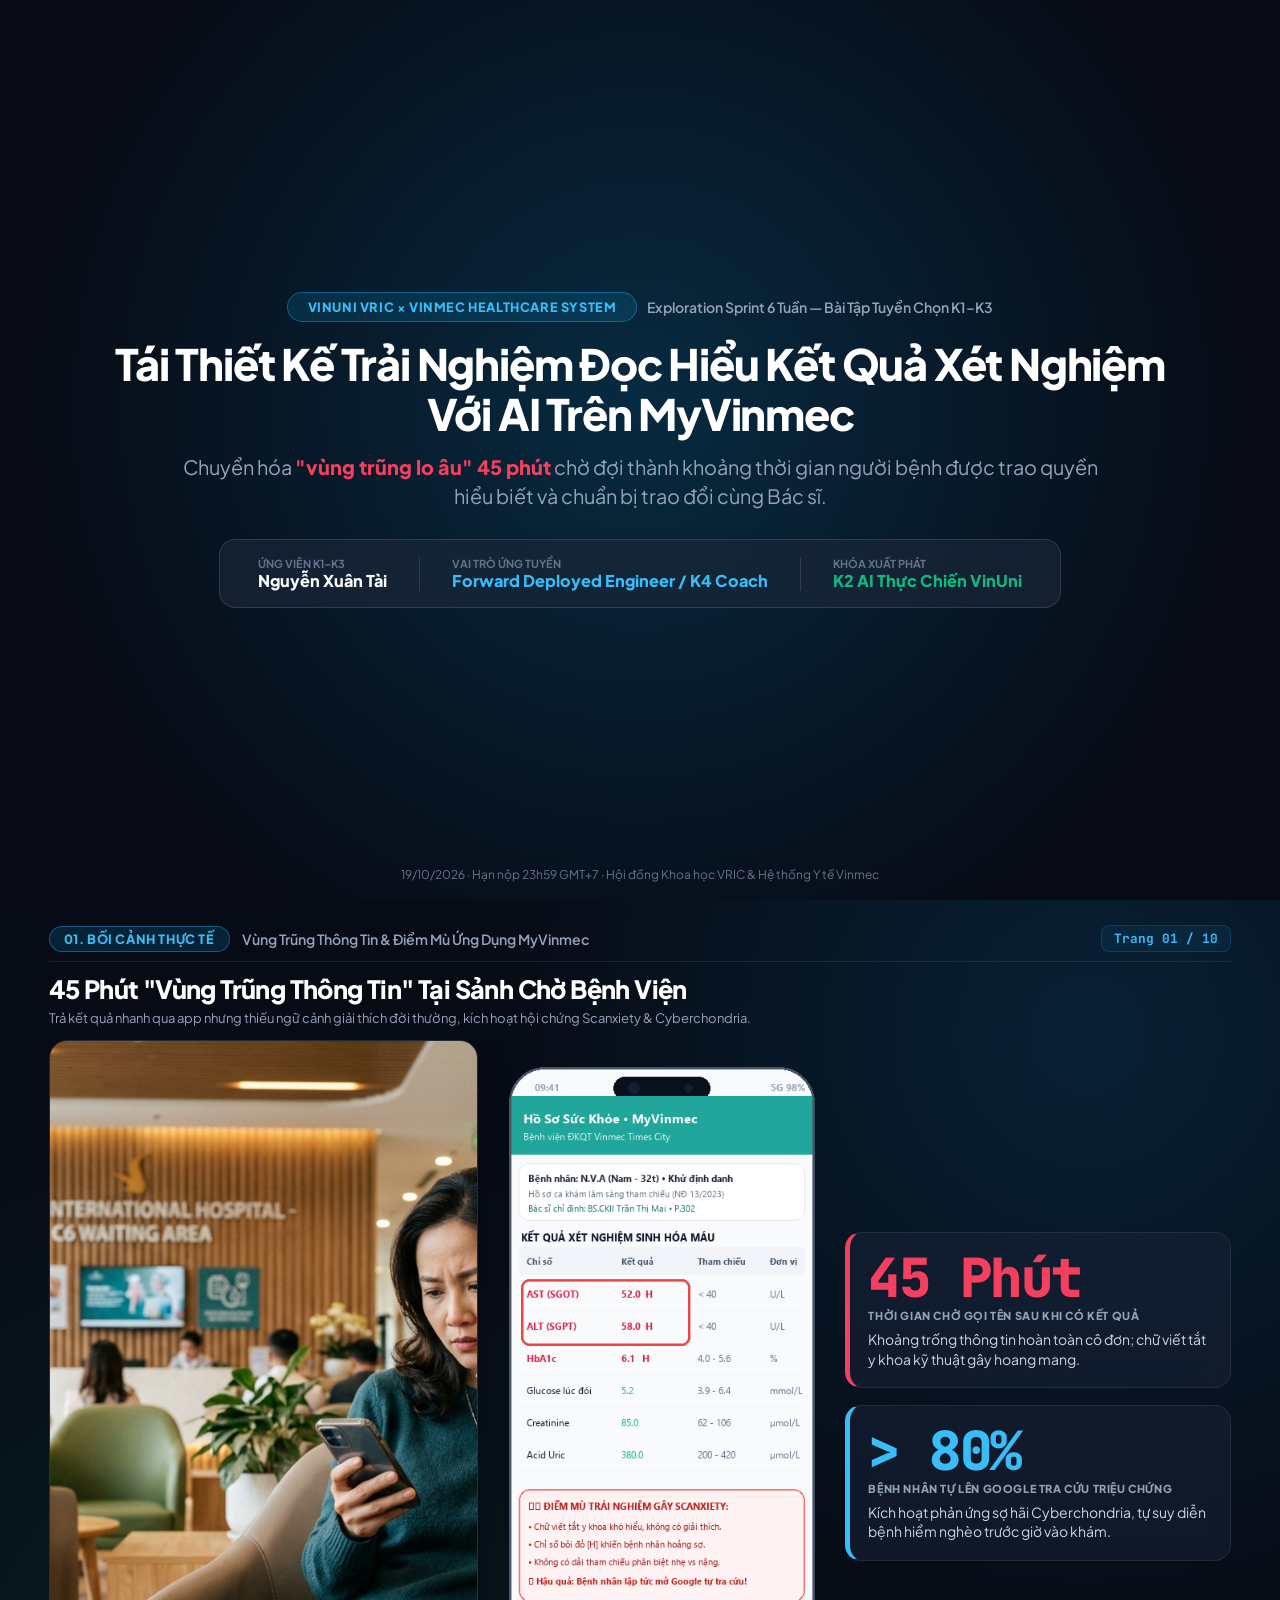
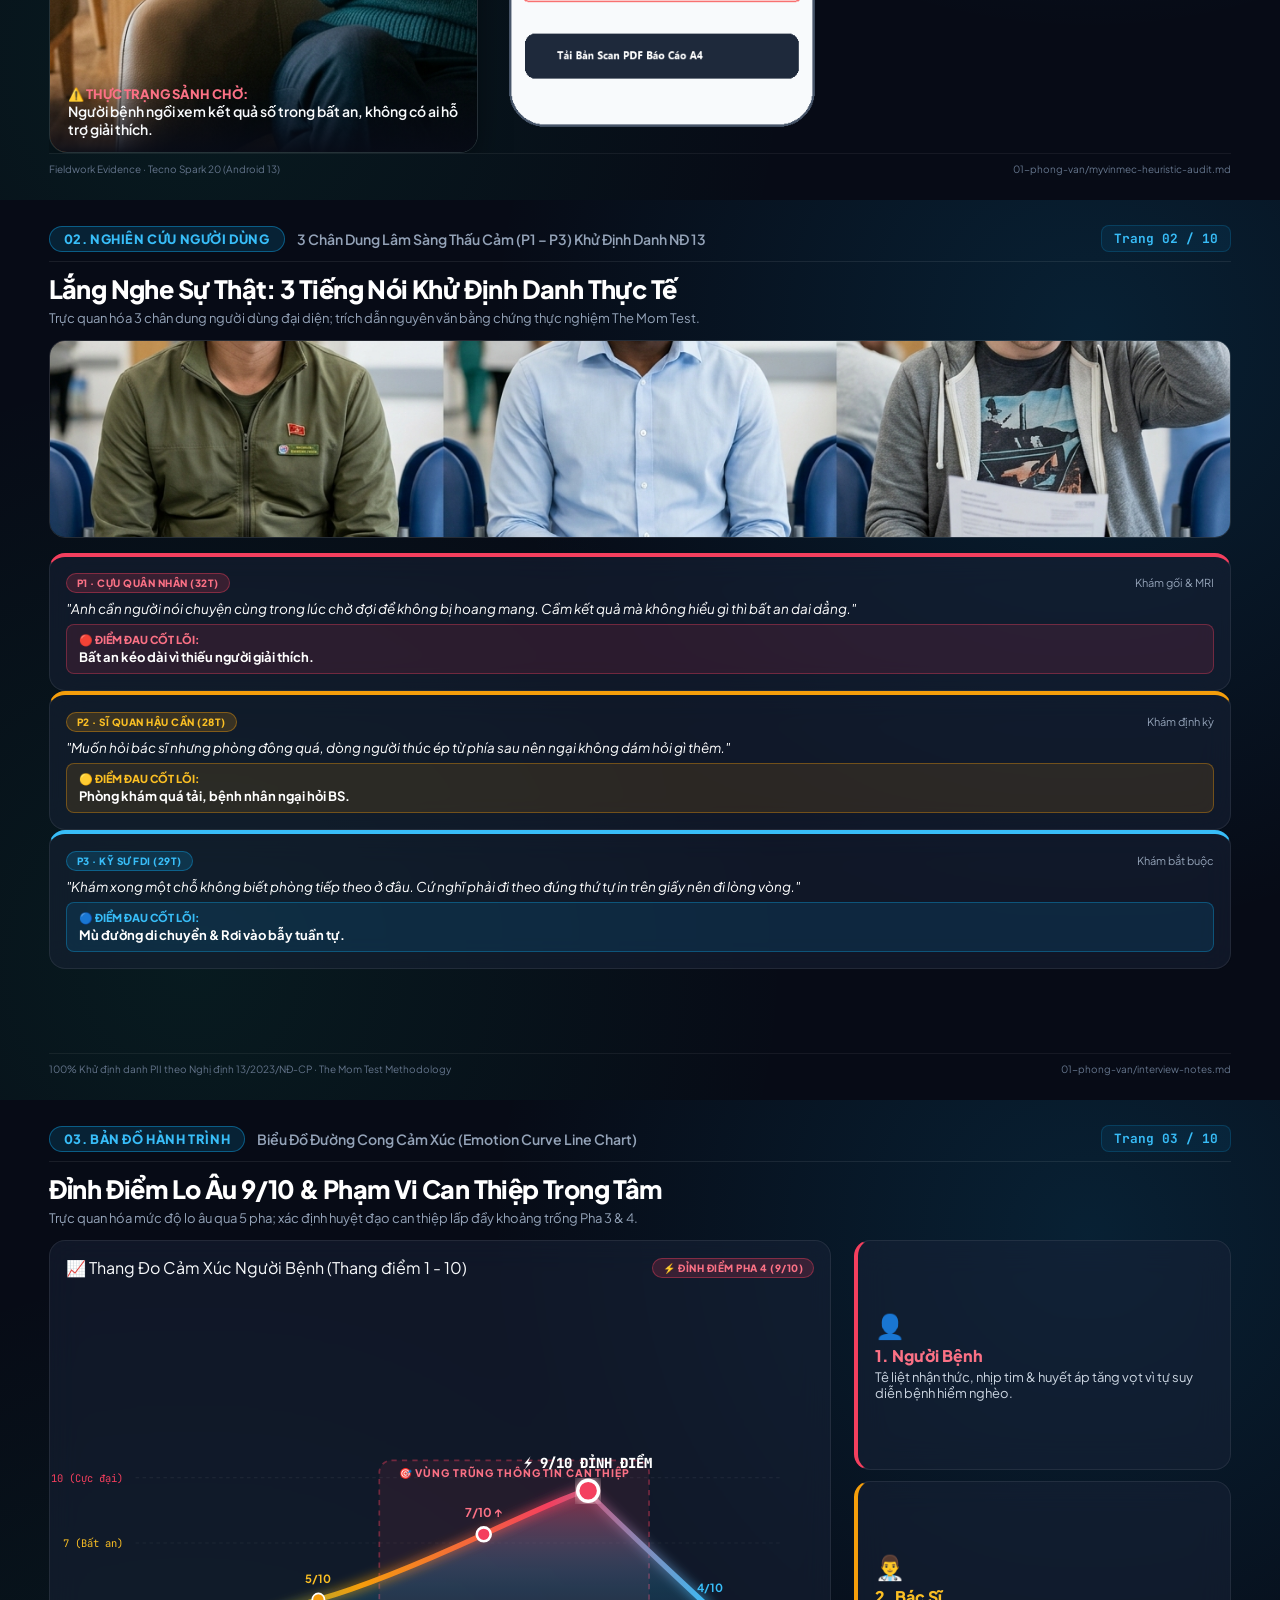
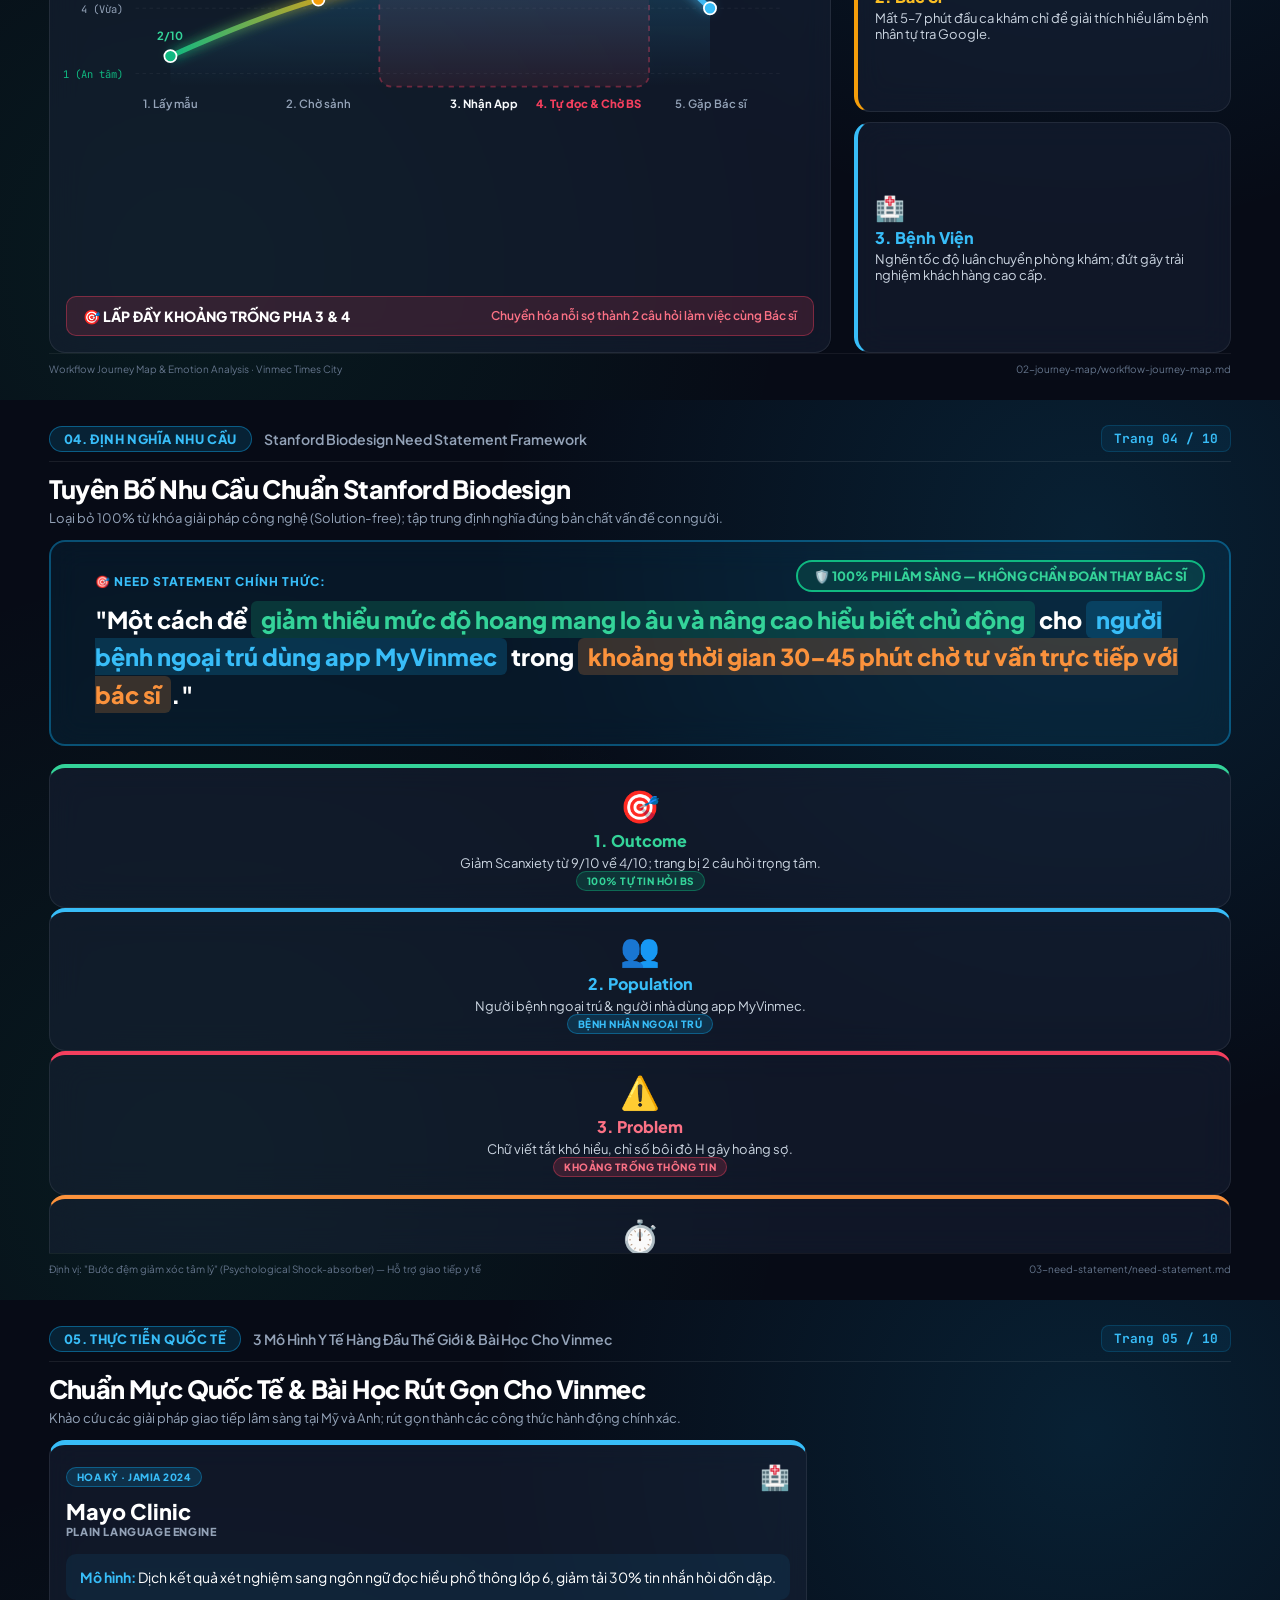
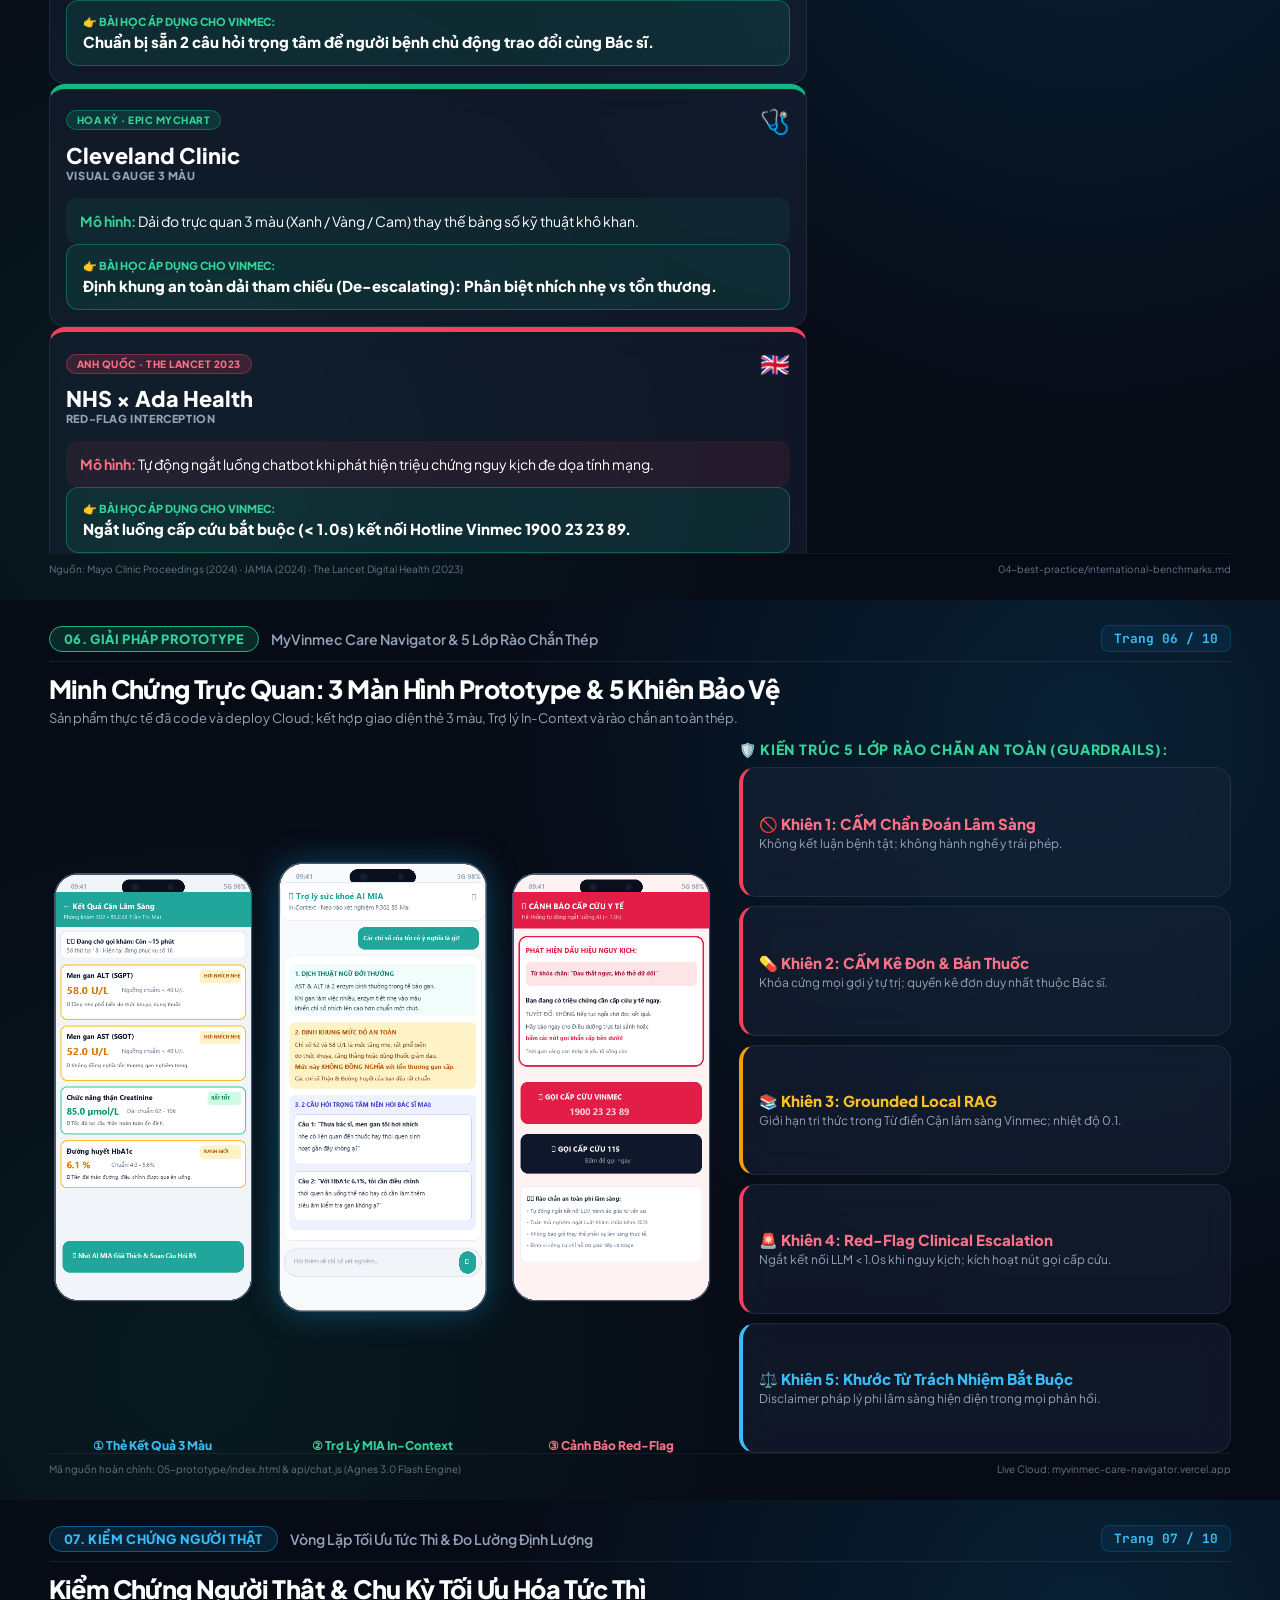
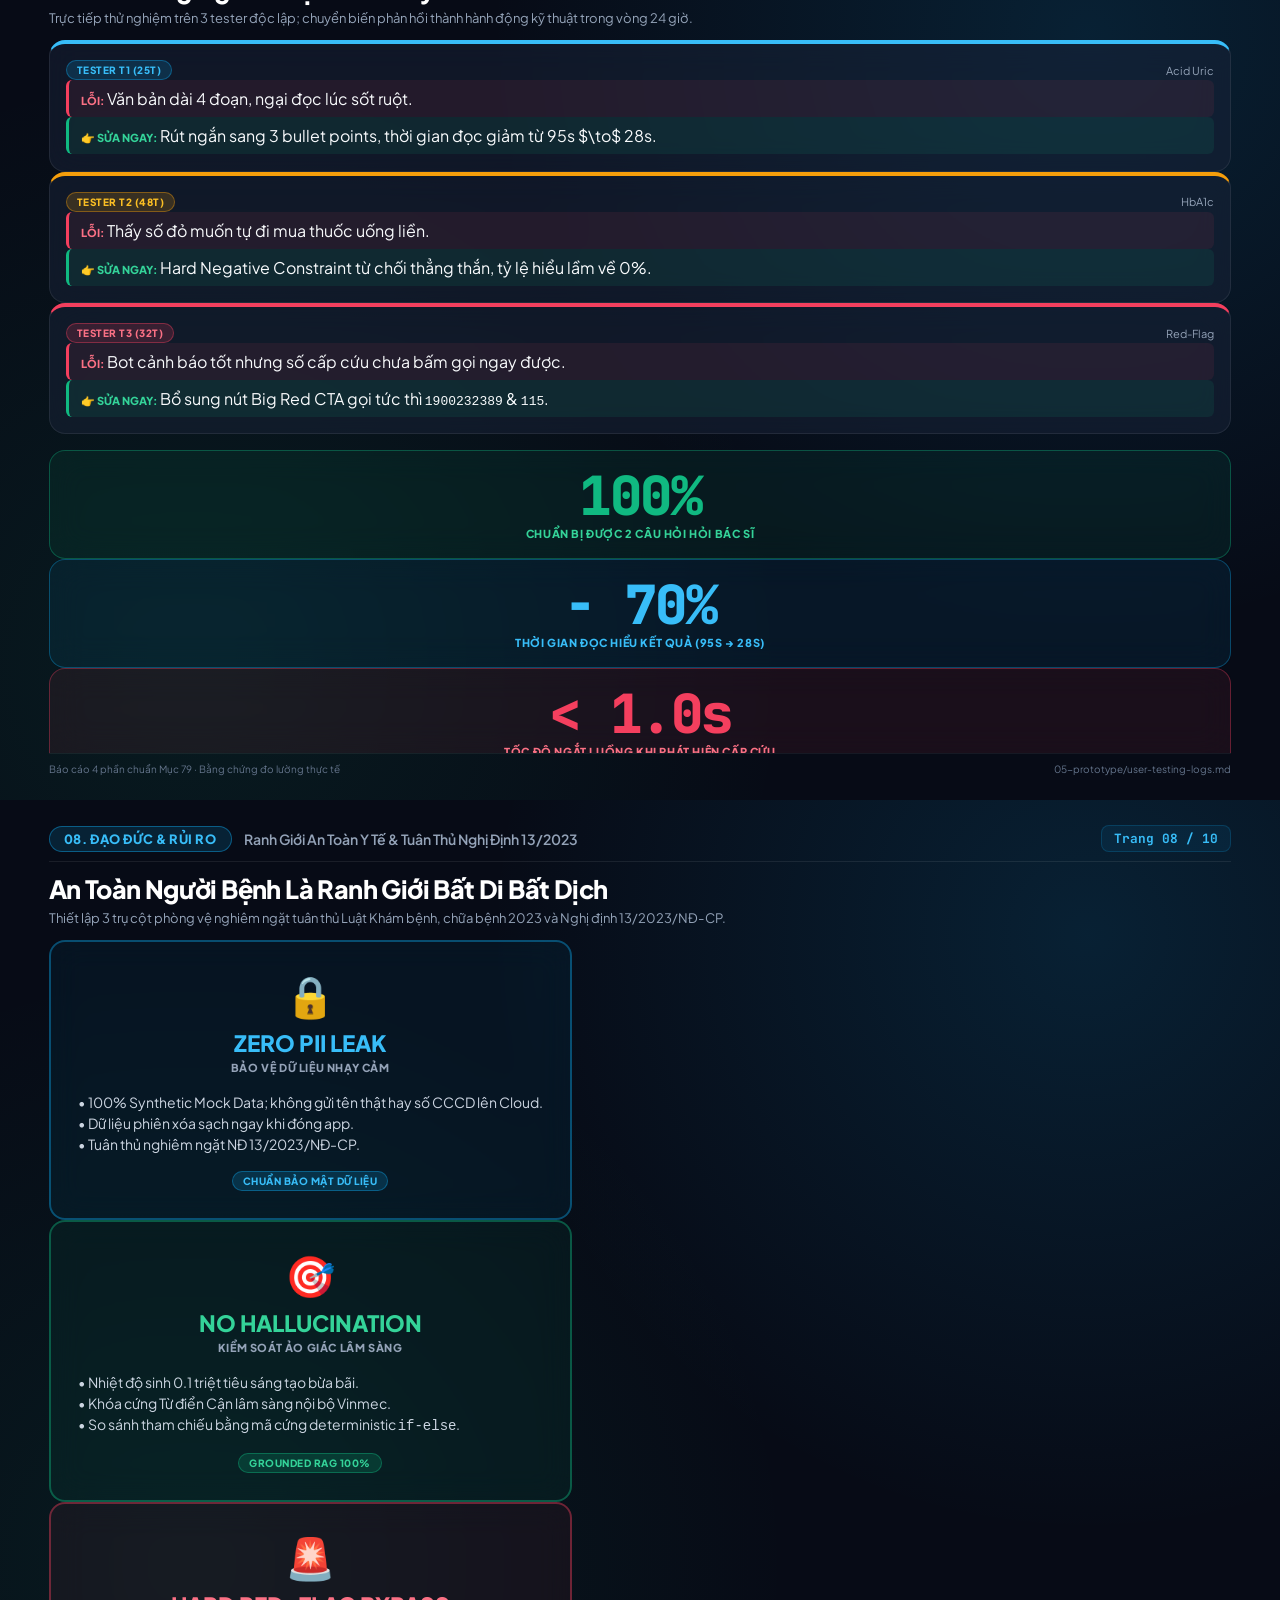
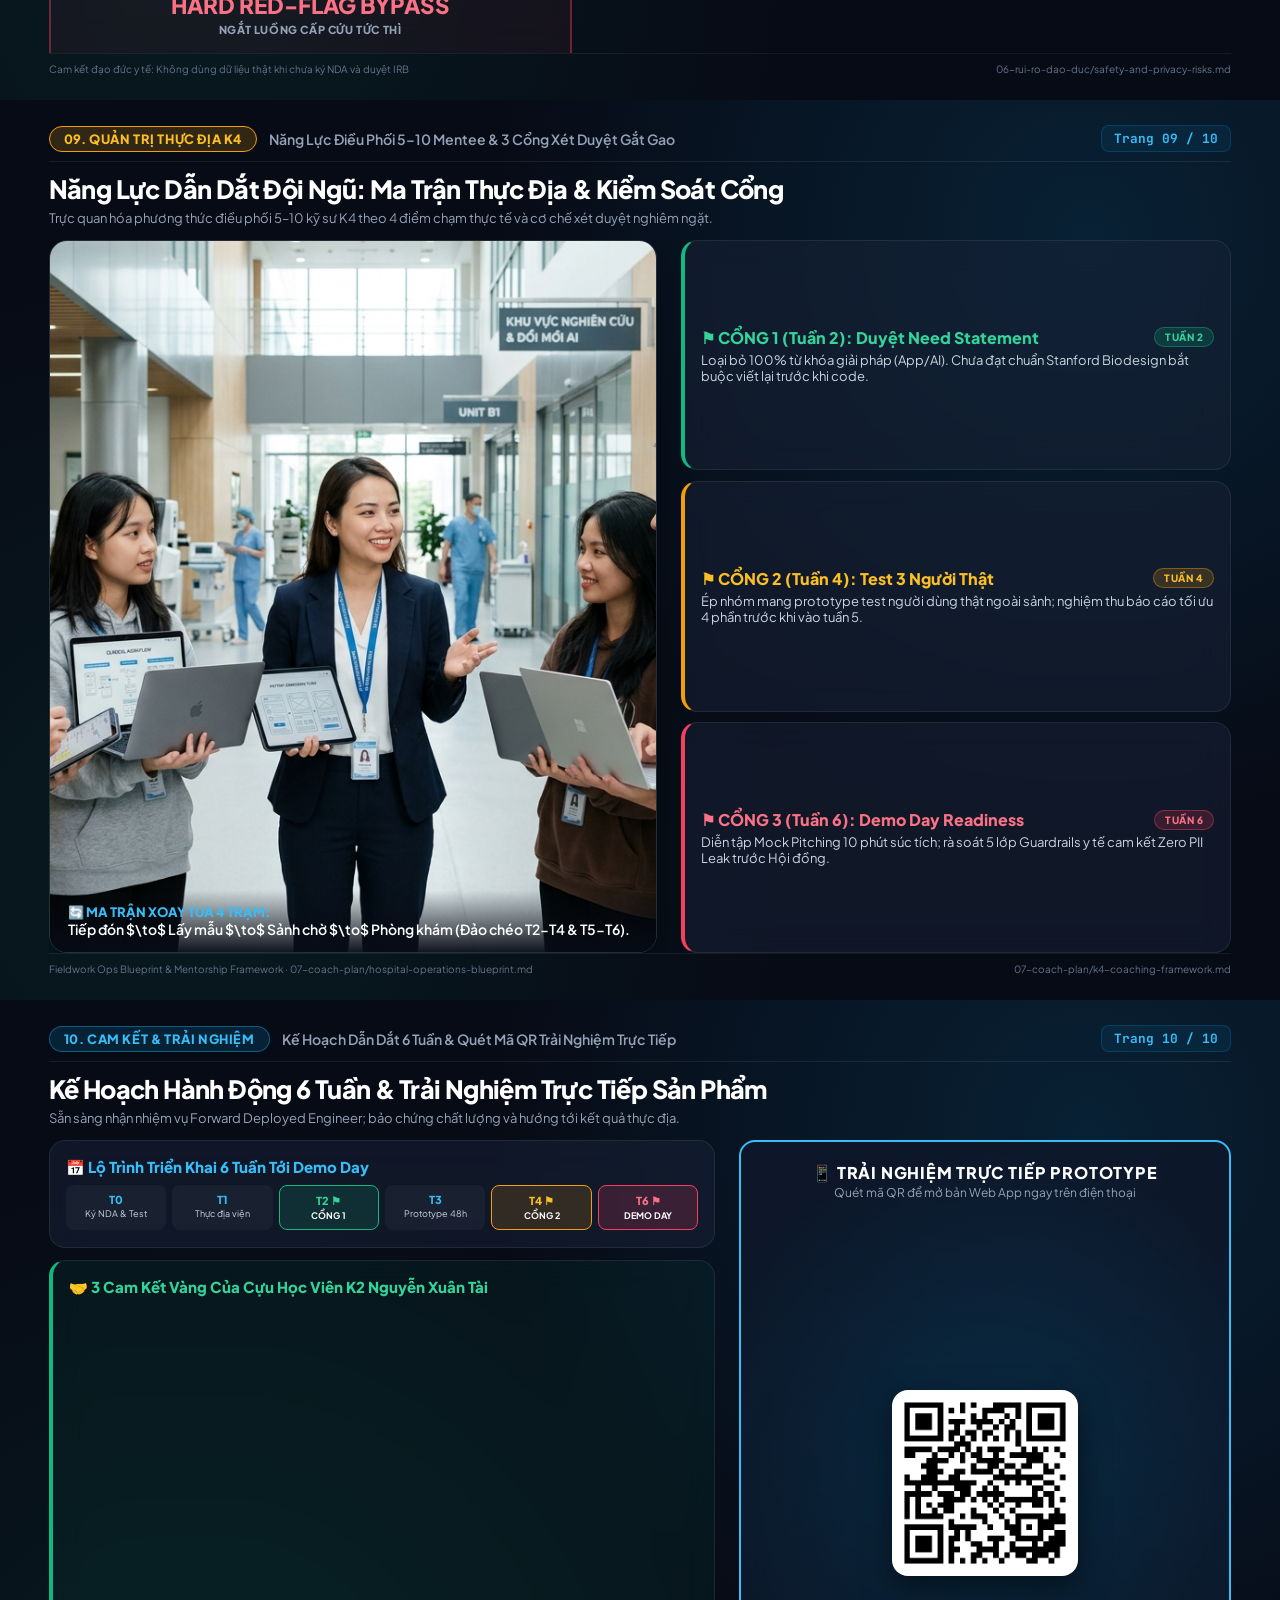
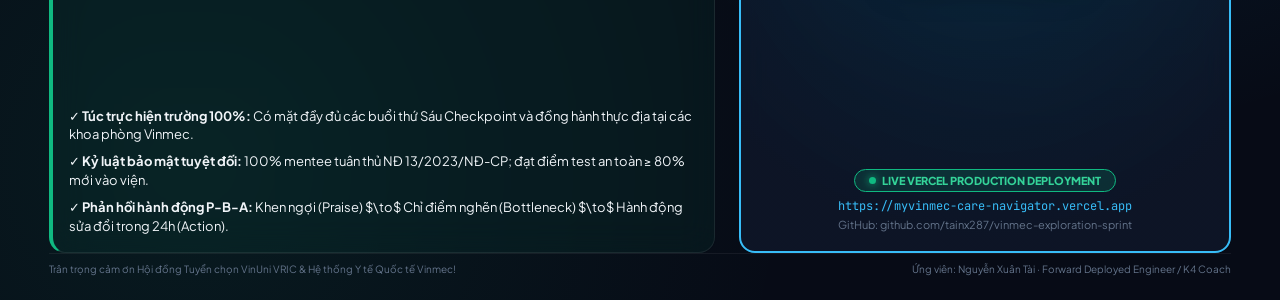
==== slides/presentation-visual.html @ 7b415892 "feat(slides): add visual-first minimalist presentation-visual.html with rich imagery" ====
<!DOCTYPE html>
<html lang="vi">
<head>
  <meta charset="UTF-8">
  <meta name="viewport" content="width=device-width, initial-scale=1.0">
  <title>Vinmec x VRIC — Executive Visual Presentation (Bản Trực Quan Tinh Gọn)</title>
  <link rel="preconnect" href="https://fonts.googleapis.com">
  <link rel="preconnect" href="https://fonts.gstatic.com" crossorigin>
  <link href="https://fonts.googleapis.com/css2?family=Plus+Jakarta+Sans:wght@400;500;600;700;800;900&family=JetBrains+Mono:wght@400;600;700;800;900&display=swap" rel="stylesheet">
  <style>
    *, *::before, *::after {
      box-sizing: border-box;
      margin: 0;
      padding: 0;
    }
    html, body {
      width: 100%;
      min-height: 100%;
      background: #050811;
      color: #f8fafc;
      font-family: 'Plus Jakarta Sans', -apple-system, BlinkMacSystemFont, sans-serif;
      -webkit-font-smoothing: antialiased;
      overflow-x: hidden;
      scroll-snap-type: y mandatory;
    }

    /* Screen display: Viewport Adaptive (100vw, 100vh) */
    .slide {
      width: 100vw;
      height: 100vh;
      min-height: 100vh;
      max-height: 100vh;
      box-sizing: border-box;
      overflow: hidden;
      position: relative;
      display: flex;
      flex-direction: column;
      padding: clamp(16px, 2.8vh, 36px) clamp(24px, 3.8vw, 60px);
      background: radial-gradient(circle at 85% 15%, rgba(14, 165, 233, 0.14) 0%, transparent 45%),
                  radial-gradient(circle at 15% 85%, rgba(16, 185, 129, 0.09) 0%, transparent 45%),
                  #070b16;
      scroll-snap-align: start;
      page-break-after: always;
      break-after: page;
    }

    @media print {
      @page {
        size: 1920px 1080px;
        margin: 0;
      }
      html, body {
        width: 1920px;
        height: auto;
        overflow: visible;
        scroll-snap-type: none;
      }
      .slide {
        width: 1920px !important;
        height: 1080px !important;
        min-height: 1080px !important;
        max-height: 1080px !important;
        padding: 40px 64px !important;
        page-break-after: always !important;
        break-after: page !important;
      }
    }

    /* Header HUD */
    .slide-header {
      display: flex;
      justify-content: space-between;
      align-items: center;
      margin-bottom: clamp(8px, 1.4vh, 14px);
      border-bottom: 1px solid rgba(255, 255, 255, 0.08);
      padding-bottom: clamp(6px, 1vh, 12px);
      flex-shrink: 0;
    }
    .badge-wrap {
      display: flex;
      align-items: center;
      gap: 12px;
    }
    .brand-badge {
      background: rgba(14, 165, 233, 0.15);
      border: 1px solid rgba(14, 165, 233, 0.45);
      color: #38bdf8;
      padding: 4px 14px;
      border-radius: 999px;
      font-size: clamp(11px, 1vw, 13px);
      font-weight: 800;
      letter-spacing: 0.6px;
      text-transform: uppercase;
    }
    .slide-category {
      color: #94a3b8;
      font-size: clamp(12px, 1.1vw, 15px);
      font-weight: 600;
    }
    .slide-num {
      font-family: 'JetBrains Mono', monospace;
      font-size: clamp(12px, 1vw, 14px);
      font-weight: 700;
      color: #38bdf8;
      background: rgba(14, 165, 233, 0.08);
      padding: 4px 12px;
      border-radius: 8px;
      border: 1px solid rgba(14, 165, 233, 0.2);
    }
    .slide-title {
      font-size: clamp(24px, 2.8vh, 38px);
      font-weight: 900;
      line-height: 1.18;
      color: #ffffff;
      margin-bottom: clamp(3px, 0.5vh, 6px);
      letter-spacing: -0.6px;
      flex-shrink: 0;
    }
    .slide-subtitle {
      font-size: clamp(13px, 1.45vh, 17px);
      color: #94a3b8;
      line-height: 1.35;
      margin-bottom: clamp(10px, 1.5vh, 18px);
      flex-shrink: 0;
    }
    .slide-body {
      flex: 1;
      display: flex;
      gap: clamp(16px, 1.8vw, 28px);
      min-height: 0;
      overflow: hidden;
    }

    /* Cards & Glassmorphism */
    .card {
      background: rgba(26, 36, 56, 0.52);
      backdrop-filter: blur(16px);
      border: 1px solid rgba(255, 255, 255, 0.08);
      border-radius: 16px;
      padding: clamp(14px, 1.8vh, 22px);
      display: flex;
      flex-direction: column;
      position: relative;
    }

    /* Giant Numbers & Stats */
    .giant-stat {
      font-size: clamp(48px, 6vh, 72px);
      font-weight: 900;
      font-family: 'JetBrains Mono', monospace;
      line-height: 1;
      letter-spacing: -1.5px;
      margin-bottom: 4px;
      flex-shrink: 0;
    }
    .stat-label {
      font-size: clamp(11px, 1.1vh, 13px);
      color: #94a3b8;
      font-weight: 800;
      text-transform: uppercase;
      letter-spacing: 0.6px;
      flex-shrink: 0;
    }

    /* Pills & Badges */
    .pill {
      display: inline-flex;
      align-items: center;
      gap: 6px;
      padding: 3px 10px;
      border-radius: 999px;
      font-size: clamp(10px, 1vh, 12px);
      font-weight: 800;
      letter-spacing: 0.5px;
      text-transform: uppercase;
      flex-shrink: 0;
    }
    .pill-red { background: rgba(244, 63, 94, 0.18); color: #fb7185; border: 1px solid rgba(244, 63, 94, 0.4); }
    .pill-green { background: rgba(16, 185, 129, 0.18); color: #34d399; border: 1px solid rgba(16, 185, 129, 0.4); }
    .pill-blue { background: rgba(14, 165, 233, 0.18); color: #38bdf8; border: 1px solid rgba(14, 165, 233, 0.4); }
    .pill-amber { background: rgba(245, 158, 11, 0.18); color: #fbbf24; border: 1px solid rgba(245, 158, 11, 0.4); }

    /* Footer */
    .slide-footer {
      display: flex;
      justify-content: space-between;
      align-items: center;
      padding-top: clamp(6px, 1vh, 12px);
      margin-top: auto;
      border-top: 1px solid rgba(255, 255, 255, 0.06);
      font-size: clamp(10px, 0.95vh, 12px);
      color: #64748b;
      flex-shrink: 0;
    }

    /* Visual Image Frames */
    .visual-frame {
      border-radius: 18px;
      overflow: hidden;
      border: 1px solid rgba(255, 255, 255, 0.12);
      box-shadow: 0 16px 36px -8px rgba(0, 0, 0, 0.6);
      height: 100%;
      width: 100%;
      display: flex;
      justify-content: center;
      align-items: center;
      position: relative;
    }
    .visual-frame img {
      width: 100%;
      height: 100%;
      object-fit: cover;
      display: block;
    }
    .phone-fit {
      height: 100%;
      width: auto;
      max-width: 100%;
      object-fit: contain !important;
      border-radius: 20px;
    }
  </style>
</head>
<body>

  <!-- ========================================== -->
  <!-- SLIDE 0: TRANG BÌA (HERO VISUAL LOBBY)     -->
  <!-- ========================================== -->
  <section class="slide" id="slide-cover" style="justify-content: center; align-items: center; text-align: center; background: radial-gradient(circle at 50% 45%, rgba(14, 165, 233, 0.22) 0%, rgba(7, 11, 22, 0.98) 75%);">
    <div style="max-width: min(1200px, 92vw); margin: auto; display: flex; flex-direction: column; align-items: center;">
      <div style="display: inline-flex; align-items: center; gap: 10px; margin-bottom: clamp(12px, 1.8vh, 22px);">
        <span class="brand-badge" style="font-size: clamp(12px, 1vw, 14px); padding: 6px 20px;">VinUni VRIC × Vinmec Healthcare System</span>
        <span style="color: #94a3b8; font-weight: 600; font-size: clamp(13px, 1.1vw, 15px);">Exploration Sprint 6 Tuần — Bài Tập Tuyển Chọn K1–K3</span>
      </div>
      
      <h1 style="font-size: clamp(32px, 4.8vh, 54px); font-weight: 900; line-height: 1.16; color: #ffffff; margin-bottom: clamp(10px, 1.6vh, 20px); letter-spacing: -1.2px; max-width: 1100px;">
        Tái Thiết Kế Trải Nghiệm Đọc Hiểu Kết Quả Xét Nghiệm Với AI Trên MyVinmec
      </h1>
      
      <p style="font-size: clamp(16px, 2.2vh, 23px); color: #94a3b8; margin-bottom: clamp(20px, 3.2vh, 38px); max-width: 920px; line-height: 1.45;">
        Chuyển hóa <span style="color: #f43f5e; font-weight: 900;">"vùng trũng lo âu" 45 phút</span> chờ đợi thành khoảng thời gian người bệnh được trao quyền hiểu biết và chuẩn bị trao đổi cùng Bác sĩ.
      </p>
      
      <!-- Candidate Bar -->
      <div style="display: inline-flex; flex-wrap: wrap; justify-content: center; gap: clamp(16px, 2.5vw, 36px); background: rgba(30, 41, 59, 0.6); padding: clamp(12px, 1.8vh, 18px) clamp(22px, 3vw, 40px); border-radius: 16px; border: 1px solid rgba(255, 255, 255, 0.12); backdrop-filter: blur(12px);">
        <div style="text-align: left;">
          <div style="font-size: 11px; color: #64748b; font-weight: 700; text-transform: uppercase;">Ứng viên K1–K3</div>
          <div style="font-size: clamp(15px, 1.8vh, 19px); font-weight: 800; color: #f8fafc;">Nguyễn Xuân Tài</div>
        </div>
        <div style="width: 1px; background: rgba(255,255,255,0.12); height: 34px;"></div>
        <div style="text-align: left;">
          <div style="font-size: 11px; color: #64748b; font-weight: 700; text-transform: uppercase;">Vai trò ứng tuyển</div>
          <div style="font-size: clamp(15px, 1.8vh, 19px); font-weight: 800; color: #38bdf8;">Forward Deployed Engineer / K4 Coach</div>
        </div>
        <div style="width: 1px; background: rgba(255,255,255,0.12); height: 34px;"></div>
        <div style="text-align: left;">
          <div style="font-size: 11px; color: #64748b; font-weight: 700; text-transform: uppercase;">Khóa xuất phát</div>
          <div style="font-size: clamp(15px, 1.8vh, 19px); font-weight: 800; color: #10b981;">K2 AI Thực Chiến VinUni</div>
        </div>
      </div>
    </div>
    
    <div style="position: absolute; bottom: 18px; color: #64748b; font-size: 12px;">
      19/10/2026 · Hạn nộp 23h59 GMT+7 · Hội đồng Khoa học VRIC & Hệ thống Y tế Vinmec
    </div>
  </section>


  <!-- ==================================================== -->
  <!-- SLIDE 01: BỐI CẢNH - VÙNG TRŨNG LO ÂU (VISUAL EVIDENCE)-->
  <!-- ==================================================== -->
  <section class="slide" id="slide-1">
    <div class="slide-header">
      <div class="badge-wrap">
        <span class="brand-badge">01. Bối Cảnh Thực Tế</span>
        <span class="slide-category">Vùng Trũng Thông Tin & Điểm Mù Ứng Dụng MyVinmec</span>
      </div>
      <div class="slide-num">Trang 01 / 10</div>
    </div>
    <h2 class="slide-title">45 Phút "Vùng Trũng Thông Tin" Tại Sảnh Chờ Bệnh Viện</h2>
    <div class="slide-subtitle">Trả kết quả nhanh qua app nhưng thiếu ngữ cảnh giải thích đời thường, kích hoạt hội chứng Scanxiety & Cyberchondria.</div>

    <div class="slide-body">
      <!-- Ảnh 1: Bệnh nhân lo âu tại sảnh Vinmec -->
      <div style="flex: 1; display: flex; flex-direction: column; height: 100%;">
        <div class="visual-frame">
          <img src="images/hospital_scanxiety_patient.jpg" alt="Bệnh nhân lo âu tại sảnh chờ Vinmec">
          <div style="position: absolute; bottom: 0; left: 0; right: 0; background: linear-gradient(transparent, rgba(7, 11, 22, 0.95)); padding: 14px 18px;">
            <div style="color: #fb7185; font-weight: 800; font-size: 13px; text-transform: uppercase;">⚠️ Thực trạng sảnh chờ:</div>
            <div style="color: #f8fafc; font-size: 14px; font-weight: 600;">Người bệnh ngồi xem kết quả số trong bất an, không có ai hỗ trợ giải thích.</div>
          </div>
        </div>
      </div>

      <!-- Ảnh 2: UI Mockup MyVinmec bôi đỏ chữ viết tắt -->
      <div style="flex: 0.75; display: flex; flex-direction: column; align-items: center; justify-content: center; height: 100%;">
        <div class="visual-frame" style="background: transparent; border: none; box-shadow: none;">
          <img src="images/myvinmec_evidence.png" alt="UI MyVinmec khoanh đỏ điểm mù" class="phone-fit">
        </div>
      </div>

      <!-- Cột 3: 2 Số liệu tử huyệt cực đại -->
      <div style="flex: 0.9; display: flex; flex-direction: column; gap: clamp(12px, 1.8vh, 20px); justify-content: center;">
        <div class="card" style="border-left: 5px solid #f43f5e; padding: 18px;">
          <div class="giant-stat" style="color: #f43f5e;">45 Phút</div>
          <div class="stat-label">Thời gian chờ gọi tên sau khi có kết quả</div>
          <div style="color: #cbd5e1; font-size: 14px; margin-top: 8px; line-height: 1.4;">
            Khoảng trống thông tin hoàn toàn cô đơn; chữ viết tắt y khoa kỹ thuật gây hoang mang.
          </div>
        </div>

        <div class="card" style="border-left: 5px solid #38bdf8; padding: 18px;">
          <div class="giant-stat" style="color: #38bdf8;">> 80%</div>
          <div class="stat-label">Bệnh nhân tự lên Google tra cứu triệu chứng</div>
          <div style="color: #cbd5e1; font-size: 14px; margin-top: 8px; line-height: 1.4;">
            Kích hoạt phản ứng sợ hãi Cyberchondria, tự suy diễn bệnh hiểm nghèo trước giờ vào khám.
          </div>
        </div>
      </div>
    </div>

    <div class="slide-footer">
      <span>Fieldwork Evidence · Tecno Spark 20 (Android 13)</span>
      <span>01-phong-van/myvinmec-heuristic-audit.md</span>
    </div>
  </section>


  <!-- ============================================== -->
  <!-- SLIDE 02: 3 TIẾNG NÓI THẤU CẢM (P1 - P2 - P3) -->
  <!-- ============================================== -->
  <section class="slide" id="slide-2">
    <div class="slide-header">
      <div class="badge-wrap">
        <span class="brand-badge">02. Nghiên Cứu Người Dùng</span>
        <span class="slide-category">3 Chân Dung Lâm Sàng Thấu Cảm (P1 – P3) Khử Định Danh NĐ 13</span>
      </div>
      <div class="slide-num">Trang 02 / 10</div>
    </div>
    <h2 class="slide-title">Lắng Nghe Sự Thật: 3 Tiếng Nói Khử Định Danh Thực Tế</h2>
    <div class="slide-subtitle">Trực quan hóa 3 chân dung người dùng đại diện; trích dẫn nguyên văn bằng chứng thực nghiệm The Mom Test.</div>

    <div class="slide-body" style="flex-direction: column; gap: clamp(12px, 1.6vh, 18px);">
      <!-- Dải ảnh minh họa 3 chân dung người bệnh -->
      <div style="height: clamp(140px, 22vh, 200px); width: 100%; border-radius: 16px; overflow: hidden; border: 1px solid rgba(255,255,255,0.12); flex-shrink: 0;">
        <img src="images/three_patient_personas.jpg" alt="Ba chân dung bệnh nhân P1 P2 P3" style="width: 100%; height: 100%; object-fit: cover;">
      </div>

      <!-- 3 Card trích dẫn nguyên văn & nhãn điểm đau đanh thép -->
      <div class="col-3" style="flex: 1;">
        <!-- P1 -->
        <div class="card" style="border-top: 4px solid #f43f5e; justify-content: space-between;">
          <div>
            <div style="display: flex; justify-content: space-between; align-items: center; margin-bottom: 6px;">
              <span class="pill pill-red">P1 · Cựu quân nhân (32t)</span>
              <span style="font-size: 11px; color: #94a3b8;">Khám gối & MRI</span>
            </div>
            <div style="font-style: italic; color: #ffffff; font-size: clamp(13px, 1.5vh, 16px); line-height: 1.45; margin: 6px 0;">
              "Anh cần người nói chuyện cùng trong lúc chờ đợi để không bị hoang mang. Cầm kết quả mà không hiểu gì thì bất an dai dẳng."
            </div>
          </div>
          <div style="background: rgba(244, 63, 94, 0.12); border: 1px solid rgba(244, 63, 94, 0.35); border-radius: 8px; padding: 8px 12px;">
            <div style="color: #fb7185; font-weight: 800; font-size: 11px; text-transform: uppercase;">🔴 Điểm đau cốt lõi:</div>
            <div style="color: #ffffff; font-size: 13px; font-weight: 700; margin-top: 2px;">Bất an kéo dài vì thiếu người giải thích.</div>
          </div>
        </div>

        <!-- P2 -->
        <div class="card" style="border-top: 4px solid #f59e0b; justify-content: space-between;">
          <div>
            <div style="display: flex; justify-content: space-between; align-items: center; margin-bottom: 6px;">
              <span class="pill pill-amber">P2 · Sĩ quan Hậu cần (28t)</span>
              <span style="font-size: 11px; color: #94a3b8;">Khám định kỳ</span>
            </div>
            <div style="font-style: italic; color: #ffffff; font-size: clamp(13px, 1.5vh, 16px); line-height: 1.45; margin: 6px 0;">
              "Muốn hỏi bác sĩ nhưng phòng đông quá, dòng người thúc ép từ phía sau nên ngại không dám hỏi gì thêm."
            </div>
          </div>
          <div style="background: rgba(245, 158, 11, 0.12); border: 1px solid rgba(245, 158, 11, 0.35); border-radius: 8px; padding: 8px 12px;">
            <div style="color: #fbbf24; font-weight: 800; font-size: 11px; text-transform: uppercase;">🟡 Điểm đau cốt lõi:</div>
            <div style="color: #ffffff; font-size: 13px; font-weight: 700; margin-top: 2px;">Phòng khám quá tải, bệnh nhân ngại hỏi BS.</div>
          </div>
        </div>

        <!-- P3 -->
        <div class="card" style="border-top: 4px solid #38bdf8; justify-content: space-between;">
          <div>
            <div style="display: flex; justify-content: space-between; align-items: center; margin-bottom: 6px;">
              <span class="pill pill-blue">P3 · Kỹ sư FDI (29t)</span>
              <span style="font-size: 11px; color: #94a3b8;">Khám bắt buộc</span>
            </div>
            <div style="font-style: italic; color: #ffffff; font-size: clamp(13px, 1.5vh, 16px); line-height: 1.45; margin: 6px 0;">
              "Khám xong một chỗ không biết phòng tiếp theo ở đâu. Cứ nghĩ phải đi theo đúng thứ tự in trên giấy nên đi lòng vòng."
            </div>
          </div>
          <div style="background: rgba(14, 165, 233, 0.12); border: 1px solid rgba(14, 165, 233, 0.35); border-radius: 8px; padding: 8px 12px;">
            <div style="color: #38bdf8; font-weight: 800; font-size: 11px; text-transform: uppercase;">🔵 Điểm đau cốt lõi:</div>
            <div style="color: #ffffff; font-size: 13px; font-weight: 700; margin-top: 2px;">Mù đường di chuyển & Rơi vào bẫy tuần tự.</div>
          </div>
        </div>
      </div>
    </div>

    <div class="slide-footer">
      <span>100% Khử định danh PII theo Nghị định 13/2023/NĐ-CP · The Mom Test Methodology</span>
      <span>01-phong-van/interview-notes.md</span>
    </div>
  </section>


  <!-- ============================================== -->
  <!-- SLIDE 03: EMOTION CURVE & LINE CHART (TRỰC QUAN)-->
  <!-- ============================================== -->
  <section class="slide" id="slide-3">
    <div class="slide-header">
      <div class="badge-wrap">
        <span class="brand-badge">03. Bản Đồ Hành Trình</span>
        <span class="slide-category">Biểu Đồ Đường Cong Cảm Xúc (Emotion Curve Line Chart)</span>
      </div>
      <div class="slide-num">Trang 03 / 10</div>
    </div>
    <h2 class="slide-title">Đỉnh Điểm Lo Âu 9/10 & Phạm Vi Can Thiệp Trọng Tâm</h2>
    <div class="slide-subtitle">Trực quan hóa mức độ lo âu qua 5 pha; xác định huyệt đạo can thiệp lấp đầy khoảng trống Pha 3 & 4.</div>

    <div class="slide-body">
      <!-- Biểu đồ Line Chart khổng lồ rực rỡ -->
      <div style="flex: 1.35; display: flex; flex-direction: column; height: 100%;">
        <div class="card" style="flex: 1; padding: clamp(14px, 1.8vh, 22px); justify-content: space-between;">
          <div style="display: flex; justify-content: space-between; align-items: center;">
            <div class="card-title" style="margin-bottom: 0;">📈 Thang Đo Cảm Xúc Người Bệnh (Thang điểm 1 - 10)</div>
            <span class="pill pill-red">⚡ Đỉnh Điểm Pha 4 (9/10)</span>
          </div>

          <div style="width: 100%; height: clamp(230px, 35vh, 360px);">
            <svg viewBox="0 0 860 340" width="100%" height="100%" style="overflow: visible;">
              <defs>
                <linearGradient id="visCurveGrad" x1="0" y1="0" x2="0" y2="1">
                  <stop offset="0%" stop-color="#f43f5e" stop-opacity="0.5" />
                  <stop offset="50%" stop-color="#38bdf8" stop-opacity="0.18" />
                  <stop offset="100%" stop-color="#38bdf8" stop-opacity="0.0" />
                </linearGradient>
                <linearGradient id="visLineGrad" x1="0" y1="0" x2="1" y2="0">
                  <stop offset="0%" stop-color="#10b981" />
                  <stop offset="35%" stop-color="#f59e0b" />
                  <stop offset="70%" stop-color="#f43f5e" />
                  <stop offset="100%" stop-color="#38bdf8" />
                </linearGradient>
                <filter id="visGlow">
                  <feGaussianBlur stdDeviation="7" result="blur" />
                  <feComposite in="SourceGraphic" in2="blur" operator="over" />
                </filter>
              </defs>

              <!-- Lines -->
              <line x1="80" y1="45" x2="820" y2="45" stroke="rgba(255,255,255,0.08)" stroke-dasharray="4" />
              <text x="65" y="50" fill="#f43f5e" font-size="12" font-family="JetBrains Mono" text-anchor="end">10 (Cực đại)</text>

              <line x1="80" y1="120" x2="820" y2="120" stroke="rgba(255,255,255,0.06)" stroke-dasharray="4" />
              <text x="65" y="125" fill="#fbbf24" font-size="12" font-family="JetBrains Mono" text-anchor="end">7 (Bất an)</text>

              <line x1="80" y1="195" x2="820" y2="195" stroke="rgba(255,255,255,0.06)" stroke-dasharray="4" />
              <text x="65" y="200" fill="#94a3b8" font-size="12" font-family="JetBrains Mono" text-anchor="end">4 (Vừa)</text>

              <line x1="80" y1="270" x2="820" y2="270" stroke="rgba(255,255,255,0.06)" stroke-dasharray="4" />
              <text x="65" y="275" fill="#10b981" font-size="12" font-family="JetBrains Mono" text-anchor="end">1 (An tâm)</text>

              <!-- Highlight Box -->
              <rect x="360" y="25" width="310" height="260" rx="14" fill="rgba(244, 63, 94, 0.08)" stroke="rgba(244, 63, 94, 0.4)" stroke-width="2" stroke-dasharray="6" />
              <text x="515" y="44" fill="#fb7185" font-size="12" font-weight="800" text-anchor="middle" letter-spacing="1">🎯 VÙNG TRŨNG THÔNG TIN CAN THIỆP</text>

              <!-- Filled curve -->
              <path d="M 120 250 Q 220 205, 290 185 T 480 110 T 600 60 T 740 195 L 740 285 L 120 285 Z" fill="url(#visCurveGrad)" />

              <!-- Main line -->
              <path d="M 120 250 Q 220 205, 290 185 T 480 110 T 600 60 T 740 195" fill="none" stroke="url(#visLineGrad)" stroke-width="6" filter="url(#visGlow)" />

              <!-- Nodes -->
              <circle cx="120" cy="250" r="7" fill="#10b981" stroke="#ffffff" stroke-width="2" />
              <text x="120" y="232" fill="#34d399" font-size="13" font-weight="bold" text-anchor="middle">2/10</text>
              <text x="120" y="310" fill="#94a3b8" font-size="13" font-weight="600" text-anchor="middle">1. Lấy mẫu</text>

              <circle cx="290" cy="185" r="7" fill="#f59e0b" stroke="#ffffff" stroke-width="2" />
              <text x="290" y="166" fill="#fbbf24" font-size="13" font-weight="bold" text-anchor="middle">5/10</text>
              <text x="290" y="310" fill="#94a3b8" font-size="13" font-weight="600" text-anchor="middle">2. Chờ sảnh</text>

              <circle cx="480" cy="110" r="8" fill="#f43f5e" stroke="#ffffff" stroke-width="3" />
              <text x="480" y="90" fill="#fb7185" font-size="14" font-weight="bold" text-anchor="middle">7/10 ↑</text>
              <text x="480" y="310" fill="#f8fafc" font-size="13" font-weight="700" text-anchor="middle">3. Nhận App</text>

              <!-- Peak Node -->
              <circle cx="600" cy="60" r="12" fill="#f43f5e" stroke="#ffffff" stroke-width="4" filter="url(#visGlow)" />
              <text x="600" y="34" fill="#ffffff" font-size="16" font-weight="900" font-family="JetBrains Mono" text-anchor="middle">⚡ 9/10 ĐỈNH ĐIỂM</text>
              <text x="600" y="310" fill="#f43f5e" font-size="13" font-weight="800" text-anchor="middle">4. Tự đọc & Chờ BS</text>

              <circle cx="740" cy="195" r="7" fill="#38bdf8" stroke="#ffffff" stroke-width="2" />
              <text x="740" y="176" fill="#38bdf8" font-size="13" font-weight="bold" text-anchor="middle">4/10</text>
              <text x="740" y="310" fill="#94a3b8" font-size="13" font-weight="600" text-anchor="middle">5. Gặp Bác sĩ</text>
            </svg>
          </div>

          <div style="background: rgba(244, 63, 94, 0.15); border: 1px solid rgba(244, 63, 94, 0.4); border-radius: 10px; padding: 10px 16px; display: flex; align-items: center; justify-content: space-between;">
            <div style="color: #ffffff; font-weight: 800; font-size: 14px;">🎯 LẤP ĐẦY KHOẢNG TRỐNG PHA 3 & 4</div>
            <div style="color: #fb7185; font-size: 12px; font-weight: 600;">Chuyển hóa nỗi sợ thành 2 câu hỏi làm việc cùng Bác sĩ</div>
          </div>
        </div>
      </div>

      <!-- Tam giác tác động 3 bên dạng Icon Card súc tích -->
      <div style="flex: 0.65; display: flex; flex-direction: column; gap: clamp(8px, 1.2vh, 14px); height: 100%; justify-content: space-between;">
        <div class="card" style="border-left: 4px solid #f43f5e; flex: 1; justify-content: center;">
          <div style="font-size: 24px; margin-bottom: 4px;">👤</div>
          <div style="font-size: 16px; font-weight: 800; color: #fb7185;">1. Người Bệnh</div>
          <div style="font-size: 13px; color: #cbd5e1; margin-top: 3px;">Tê liệt nhận thức, nhịp tim & huyết áp tăng vọt vì tự suy diễn bệnh hiểm nghèo.</div>
        </div>

        <div class="card" style="border-left: 4px solid #f59e0b; flex: 1; justify-content: center;">
          <div style="font-size: 24px; margin-bottom: 4px;">👨‍⚕️</div>
          <div style="font-size: 16px; font-weight: 800; color: #fbbf24;">2. Bác Sĩ</div>
          <div style="font-size: 13px; color: #cbd5e1; margin-top: 3px;">Mất 5–7 phút đầu ca khám chỉ để giải thích hiểu lầm bệnh nhân tự tra Google.</div>
        </div>

        <div class="card" style="border-left: 4px solid #38bdf8; flex: 1; justify-content: center;">
          <div style="font-size: 24px; margin-bottom: 4px;">🏥</div>
          <div style="font-size: 16px; font-weight: 800; color: #38bdf8;">3. Bệnh Viện</div>
          <div style="font-size: 13px; color: #cbd5e1; margin-top: 3px;">Nghẽn tốc độ luân chuyển phòng khám; đứt gãy trải nghiệm khách hàng cao cấp.</div>
        </div>
      </div>
    </div>

    <div class="slide-footer">
      <span>Workflow Journey Map & Emotion Analysis · Vinmec Times City</span>
      <span>02-journey-map/workflow-journey-map.md</span>
    </div>
  </section>


  <!-- ============================================== -->
  <!-- SLIDE 04: NEED STATEMENT (STANFORD BIODESIGN)  -->
  <!-- ============================================== -->
  <section class="slide" id="slide-4">
    <div class="slide-header">
      <div class="badge-wrap">
        <span class="brand-badge">04. Định Nghĩa Nhu Cầu</span>
        <span class="slide-category">Stanford Biodesign Need Statement Framework</span>
      </div>
      <div class="slide-num">Trang 04 / 10</div>
    </div>
    <h2 class="slide-title">Tuyên Bố Nhu Cầu Chuẩn Stanford Biodesign</h2>
    <div class="slide-subtitle">Loại bỏ 100% từ khóa giải pháp công nghệ (Solution-free); tập trung định nghĩa đúng bản chất vấn đề con người.</div>

    <div class="slide-body" style="flex-direction: column; gap: clamp(14px, 2vh, 24px); justify-content: space-between;">
      <!-- Khung Need Statement lớn tương phản 3 màu -->
      <div class="card" style="background: rgba(14, 165, 233, 0.08); border: 2px solid rgba(14, 165, 233, 0.4); padding: clamp(22px, 3.5vh, 40px) clamp(26px, 3.5vw, 44px); position: relative; flex-shrink: 0;">
        <div style="position: absolute; top: 18px; right: 24px; background: rgba(16, 185, 129, 0.15); border: 2px solid #10b981; color: #34d399; font-size: clamp(11px, 1vw, 13px); font-weight: 800; padding: 6px 16px; border-radius: 999px; text-transform: uppercase;">
          🛡️ 100% Phi Lâm Sàng — Không Chẩn Đoán Thay Bác Sĩ
        </div>

        <div style="font-size: clamp(12px, 1.2vh, 14px); font-weight: 800; color: #38bdf8; text-transform: uppercase; margin-bottom: 12px; letter-spacing: 1px;">
          🎯 Need Statement Chính Thức:
        </div>

        <div style="font-size: clamp(19px, 2.6vh, 28px); font-weight: 800; color: #ffffff; line-height: 1.6;">
          "Một cách để <span style="color: #34d399; background: rgba(16, 185, 129, 0.2); padding: 4px 10px; border-radius: 6px;">giảm thiểu mức độ hoang mang lo âu và nâng cao hiểu biết chủ động</span> cho <span style="color: #38bdf8; background: rgba(14, 165, 233, 0.2); padding: 4px 10px; border-radius: 6px;">người bệnh ngoại trú dùng app MyVinmec</span> trong <span style="color: #fb923c; background: rgba(251, 146, 60, 0.2); padding: 4px 10px; border-radius: 6px;">khoảng thời gian 30–45 phút chờ tư vấn trực tiếp với bác sĩ</span>."
        </div>
      </div>

      <!-- 4 Khối Cấu Trúc Stanford Biodesign dạng Icon to -->
      <div class="col-4" style="flex: 1;">
        <div class="card" style="border-top: 4px solid #34d399; justify-content: space-between; text-align: center;">
          <div style="font-size: 32px; margin-bottom: 4px;">🎯</div>
          <div>
            <div style="font-size: 16px; font-weight: 800; color: #34d399;">1. Outcome</div>
            <div style="font-size: 13px; color: #cbd5e1; margin-top: 4px;">Giảm Scanxiety từ 9/10 về 4/10; trang bị 2 câu hỏi trọng tâm.</div>
          </div>
          <span class="pill pill-green" style="margin: auto;">100% Tự Tin Hỏi BS</span>
        </div>

        <div class="card" style="border-top: 4px solid #38bdf8; justify-content: space-between; text-align: center;">
          <div style="font-size: 32px; margin-bottom: 4px;">👥</div>
          <div>
            <div style="font-size: 16px; font-weight: 800; color: #38bdf8;">2. Population</div>
            <div style="font-size: 13px; color: #cbd5e1; margin-top: 4px;">Người bệnh ngoại trú & người nhà dùng app MyVinmec.</div>
          </div>
          <span class="pill pill-blue" style="margin: auto;">Bệnh Nhân Ngoại Trú</span>
        </div>

        <div class="card" style="border-top: 4px solid #f43f5e; justify-content: space-between; text-align: center;">
          <div style="font-size: 32px; margin-bottom: 4px;">⚠️</div>
          <div>
            <div style="font-size: 16px; font-weight: 800; color: #fb7185;">3. Problem</div>
            <div style="font-size: 13px; color: #cbd5e1; margin-top: 4px;">Chữ viết tắt khó hiểu, chỉ số bôi đỏ H gây hoảng sợ.</div>
          </div>
          <span class="pill pill-red" style="margin: auto;">Khoảng Trống Thông Tin</span>
        </div>

        <div class="card" style="border-top: 4px solid #fb923c; justify-content: space-between; text-align: center;">
          <div style="font-size: 32px; margin-bottom: 4px;">⏱️</div>
          <div>
            <div style="font-size: 16px; font-weight: 800; color: #fb923c;">4. Context</div>
            <div style="font-size: 13px; color: #cbd5e1; margin-top: 4px;">30–45 phút tại sảnh chờ trước cửa phòng khám Bác sĩ.</div>
          </div>
          <span class="pill pill-amber" style="margin: auto;">30 - 45 Phút Sảnh Chờ</span>
        </div>
      </div>
    </div>

    <div class="slide-footer">
      <span>Định vị: "Bước đệm giảm xóc tâm lý" (Psychological Shock-absorber) — Hỗ trợ giao tiếp y tế</span>
      <span>03-need-statement/need-statement.md</span>
    </div>
  </section>


  <!-- ============================================== -->
  <!-- SLIDE 05: CHUẨN MỰC QUỐC TẾ (2 DÒNG ĐẮT GIÁ)   -->
  <!-- ============================================== -->
  <section class="slide" id="slide-5">
    <div class="slide-header">
      <div class="badge-wrap">
        <span class="brand-badge">05. Thực Tiễn Quốc Tế</span>
        <span class="slide-category">3 Mô Hình Y Tế Hàng Đầu Thế Giới & Bài Học Cho Vinmec</span>
      </div>
      <div class="slide-num">Trang 05 / 10</div>
    </div>
    <h2 class="slide-title">Chuẩn Mực Quốc Tế & Bài Học Rút Gọn Cho Vinmec</h2>
    <div class="slide-subtitle">Khảo cứu các giải pháp giao tiếp lâm sàng tại Mỹ và Anh; rút gọn thành các công thức hành động chính xác.</div>

    <div class="slide-body">
      <div class="col-3">
        <!-- Mayo Clinic Card -->
        <div class="card" style="border-top: 5px solid #38bdf8; justify-content: space-between;">
          <div>
            <div style="display: flex; justify-content: space-between; align-items: center; margin-bottom: 6px;">
              <span class="pill pill-blue">Hoa Kỳ · JAMIA 2024</span>
              <span style="font-size: 24px;">🏥</span>
            </div>
            <div style="font-size: clamp(20px, 2.4vh, 24px); font-weight: 900; color: #ffffff;">Mayo Clinic</div>
            <div class="stat-label" style="margin-bottom: 16px;">Plain Language Engine</div>

            <div style="background: rgba(14, 165, 233, 0.08); border-radius: 10px; padding: 14px; font-size: 14px; color: #ffffff;">
              <strong style="color:#38bdf8;">Mô hình:</strong> Dịch kết quả xét nghiệm sang ngôn ngữ đọc hiểu phổ thông lớp 6, giảm tải 30% tin nhắn hỏi dồn dập.
            </div>
          </div>

          <div style="background: rgba(16, 185, 129, 0.12); border: 1.5px solid rgba(16, 185, 129, 0.4); border-radius: 12px; padding: 14px 16px;">
            <div style="color: #34d399; font-size: 11px; font-weight: 800; text-transform: uppercase;">👉 Bài học áp dụng cho Vinmec:</div>
            <div style="color: #ffffff; font-size: 15px; font-weight: 800; margin-top: 3px;">
              Chuẩn bị sẵn 2 câu hỏi trọng tâm để người bệnh chủ động trao đổi cùng Bác sĩ.
            </div>
          </div>
        </div>

        <!-- Cleveland Clinic Card -->
        <div class="card" style="border-top: 5px solid #10b981; justify-content: space-between;">
          <div>
            <div style="display: flex; justify-content: space-between; align-items: center; margin-bottom: 6px;">
              <span class="pill pill-green">Hoa Kỳ · Epic MyChart</span>
              <span style="font-size: 24px;">🩺</span>
            </div>
            <div style="font-size: clamp(20px, 2.4vh, 24px); font-weight: 900; color: #ffffff;">Cleveland Clinic</div>
            <div class="stat-label" style="margin-bottom: 16px;">Visual Gauge 3 Màu</div>

            <div style="background: rgba(16, 185, 129, 0.08); border-radius: 10px; padding: 14px; font-size: 14px; color: #ffffff;">
              <strong style="color:#34d399;">Mô hình:</strong> Dải đo trực quan 3 màu (Xanh / Vàng / Cam) thay thế bảng số kỹ thuật khô khan.
            </div>
          </div>

          <div style="background: rgba(16, 185, 129, 0.12); border: 1.5px solid rgba(16, 185, 129, 0.4); border-radius: 12px; padding: 14px 16px;">
            <div style="color: #34d399; font-size: 11px; font-weight: 800; text-transform: uppercase;">👉 Bài học áp dụng cho Vinmec:</div>
            <div style="color: #ffffff; font-size: 15px; font-weight: 800; margin-top: 3px;">
              Định khung an toàn dải tham chiếu (De-escalating): Phân biệt nhích nhẹ vs tổn thương.
            </div>
          </div>
        </div>

        <!-- NHS x Ada Health Card -->
        <div class="card" style="border-top: 5px solid #f43f5e; justify-content: space-between;">
          <div>
            <div style="display: flex; justify-content: space-between; align-items: center; margin-bottom: 6px;">
              <span class="pill pill-red">Anh Quốc · The Lancet 2023</span>
              <span style="font-size: 24px;">🇬🇧</span>
            </div>
            <div style="font-size: clamp(20px, 2.4vh, 24px); font-weight: 900; color: #ffffff;">NHS × Ada Health</div>
            <div class="stat-label" style="margin-bottom: 16px;">Red-Flag Interception</div>

            <div style="background: rgba(244, 63, 94, 0.08); border-radius: 10px; padding: 14px; font-size: 14px; color: #ffffff;">
              <strong style="color:#fb7185;">Mô hình:</strong> Tự động ngắt luồng chatbot khi phát hiện triệu chứng nguy kịch đe dọa tính mạng.
            </div>
          </div>

          <div style="background: rgba(16, 185, 129, 0.12); border: 1.5px solid rgba(16, 185, 129, 0.4); border-radius: 12px; padding: 14px 16px;">
            <div style="color: #34d399; font-size: 11px; font-weight: 800; text-transform: uppercase;">👉 Bài học áp dụng cho Vinmec:</div>
            <div style="color: #ffffff; font-size: 15px; font-weight: 800; margin-top: 3px;">
              Ngắt luồng cấp cứu bắt buộc (< 1.0s) kết nối Hotline Vinmec 1900 23 23 89.
            </div>
          </div>
        </div>
      </div>
    </div>

    <div class="slide-footer">
      <span>Nguồn: Mayo Clinic Proceedings (2024) · JAMIA (2024) · The Lancet Digital Health (2023)</span>
      <span>04-best-practice/international-benchmarks.md</span>
    </div>
  </section>


  <!-- ============================================================ -->
  <!-- SLIDE 06: PROTOTYPE & 5 KHIÊN GUARDRAILS (HERO SLIDE)        -->
  <!-- ============================================================ -->
  <section class="slide" id="slide-6">
    <div class="slide-header">
      <div class="badge-wrap">
        <span class="brand-badge" style="background: rgba(16, 185, 129, 0.18); border-color: #10b981; color: #34d399;">06. Giải Pháp Prototype</span>
        <span class="slide-category">MyVinmec Care Navigator & 5 Lớp Rào Chắn Thép</span>
      </div>
      <div class="slide-num">Trang 06 / 10</div>
    </div>
    <h2 class="slide-title">Minh Chứng Trực Quan: 3 Màn Hình Prototype & 5 Khiên Bảo Vệ</h2>
    <div class="slide-subtitle">Sản phẩm thực tế đã code và deploy Cloud; kết hợp giao diện thẻ 3 màu, Trợ lý In-Context và rào chắn an toàn thép.</div>

    <div class="slide-body">
      <!-- Bên trái: 3 Mockup điện thoại thật tỉ lệ chuẩn dọc 9:19.4 -->
      <div style="flex: 1.15; display: flex; gap: clamp(8px, 1.2vw, 16px); align-items: center; justify-content: center; height: 100%;">
        <div style="flex: 1; display: flex; flex-direction: column; align-items: center; height: 100%;">
          <div class="visual-frame" style="background: transparent; border: none; box-shadow: none;">
            <img src="images/prototype_mockup_1.png" alt="Thẻ kết quả 3 màu" class="phone-fit">
          </div>
          <div style="margin-top: 4px; font-size: 12px; font-weight: 800; color: #38bdf8; text-align: center;">① Thẻ Kết Quả 3 Màu</div>
        </div>

        <div style="flex: 1.05; display: flex; flex-direction: column; align-items: center; height: 100%;">
          <div class="visual-frame" style="background: transparent; border: none; box-shadow: none; filter: drop-shadow(0 0 16px rgba(14, 165, 233, 0.35));">
            <img src="images/prototype_mockup_2.png" alt="Trợ lý AI MIA In-Context" class="phone-fit">
          </div>
          <div style="margin-top: 4px; font-size: 12px; font-weight: 800; color: #34d399; text-align: center;">② Trợ Lý MIA In-Context</div>
        </div>

        <div style="flex: 1; display: flex; flex-direction: column; align-items: center; height: 100%;">
          <div class="visual-frame" style="background: transparent; border: none; box-shadow: none;">
            <img src="images/prototype_mockup_3.png" alt="Cảnh báo Red-Flag" class="phone-fit">
          </div>
          <div style="margin-top: 4px; font-size: 12px; font-weight: 800; color: #fb7185; text-align: center;">③ Cảnh Báo Red-Flag</div>
        </div>
      </div>

      <!-- Bên phải: 5 Lớp Khiên Bảo Vệ neon lấp đầy chiều cao -->
      <div style="flex: 0.85; display: flex; flex-direction: column; gap: clamp(8px, 1vh, 12px); justify-content: space-between; height: 100%;">
        <div style="font-size: 14px; font-weight: 800; color: #34d399; text-transform: uppercase; letter-spacing: 0.8px;">
          🛡️ Kiến Trúc 5 Lớp Rào Chắn An Toàn (Guardrails):
        </div>

        <div class="card" style="border-left: 4px solid #f43f5e; padding: 12px 16px; flex: 1; justify-content: center;">
          <div style="font-size: 15px; font-weight: 800; color: #fb7185;">🚫 Khiên 1: CẤM Chẩn Đoán Lâm Sàng</div>
          <div style="font-size: 12px; color: #94a3b8; margin-top: 2px;">Không kết luận bệnh tật; không hành nghề y trái phép.</div>
        </div>

        <div class="card" style="border-left: 4px solid #f43f5e; padding: 12px 16px; flex: 1; justify-content: center;">
          <div style="font-size: 15px; font-weight: 800; color: #fb7185;">💊 Khiên 2: CẤM Kê Đơn & Bán Thuốc</div>
          <div style="font-size: 12px; color: #94a3b8; margin-top: 2px;">Khóa cứng mọi gợi ý tự trị; quyền kê đơn duy nhất thuộc Bác sĩ.</div>
        </div>

        <div class="card" style="border-left: 4px solid #f59e0b; padding: 12px 16px; flex: 1; justify-content: center;">
          <div style="font-size: 15px; font-weight: 800; color: #fbbf24;">📚 Khiên 3: Grounded Local RAG</div>
          <div style="font-size: 12px; color: #94a3b8; margin-top: 2px;">Giới hạn tri thức trong Từ điển Cận lâm sàng Vinmec; nhiệt độ 0.1.</div>
        </div>

        <div class="card" style="border-left: 4px solid #f43f5e; padding: 12px 16px; flex: 1; justify-content: center;">
          <div style="font-size: 15px; font-weight: 800; color: #fb7185;">🚨 Khiên 4: Red-Flag Clinical Escalation</div>
          <div style="font-size: 12px; color: #94a3b8; margin-top: 2px;">Ngắt kết nối LLM < 1.0s khi nguy kịch; kích hoạt nút gọi cấp cứu.</div>
        </div>

        <div class="card" style="border-left: 4px solid #38bdf8; padding: 12px 16px; flex: 1; justify-content: center;">
          <div style="font-size: 15px; font-weight: 800; color: #38bdf8;">⚖️ Khiên 5: Khước Từ Trách Nhiệm Bắt Buộc</div>
          <div style="font-size: 12px; color: #94a3b8; margin-top: 2px;">Disclaimer pháp lý phi lâm sàng hiện diện trong mọi phản hồi.</div>
        </div>
      </div>
    </div>

    <div class="slide-footer">
      <span>Mã nguồn hoàn chỉnh: 05-prototype/index.html & api/chat.js (Agnes 3.0 Flash Engine)</span>
      <span>Live Cloud: myvinmec-care-navigator.vercel.app</span>
    </div>
  </section>


  <!-- ============================================== -->
  <!-- SLIDE 07: THỬ NGHIỆM THỰC TẾ & 3 METRIC TO      -->
  <!-- ============================================== -->
  <section class="slide" id="slide-7">
    <div class="slide-header">
      <div class="badge-wrap">
        <span class="brand-badge">07. Kiểm Chứng Người Thật</span>
        <span class="slide-category">Vòng Lặp Tối Ưu Tức Thì & Đo Lường Định Lượng</span>
      </div>
      <div class="slide-num">Trang 07 / 10</div>
    </div>
    <h2 class="slide-title">Kiểm Chứng Người Thật & Chu Kỳ Tối Ưu Hóa Tức Thì</h2>
    <div class="slide-subtitle">Trực tiếp thử nghiệm trên 3 tester độc lập; chuyển biến phản hồi thành hành động kỹ thuật trong vòng 24 giờ.</div>

    <div class="slide-body" style="flex-direction: column; gap: clamp(12px, 1.8vh, 20px); justify-content: space-between;">
      <!-- 3 Case Study Trước -> Sau -->
      <div class="col-3" style="flex: 1;">
        <!-- T1 -->
        <div class="card" style="border-top: 4px solid #38bdf8; justify-content: space-between;">
          <div style="display: flex; justify-content: space-between; align-items: center;">
            <span class="pill pill-blue">Tester T1 (25t)</span>
            <span style="font-size: 11px; color: #94a3b8;">Acid Uric</span>
          </div>
          <div style="background: rgba(244, 63, 94, 0.08); border-left: 3px solid #f43f5e; padding: 8px 12px; border-radius: 6px;">
            <span style="color:#fb7185; font-size:11px; font-weight:800;">LỖI:</span> Văn bản dài 4 đoạn, ngại đọc lúc sốt ruột.
          </div>
          <div style="background: rgba(16, 185, 129, 0.1); border-left: 3px solid #10b981; padding: 8px 12px; border-radius: 6px;">
            <span style="color:#34d399; font-size:11px; font-weight:800;">👉 SỬA NGAY:</span> Rút ngắn sang 3 bullet points, thời gian đọc giảm từ 95s $\to$ 28s.
          </div>
        </div>

        <!-- T2 -->
        <div class="card" style="border-top: 4px solid #f59e0b; justify-content: space-between;">
          <div style="display: flex; justify-content: space-between; align-items: center;">
            <span class="pill pill-amber">Tester T2 (48t)</span>
            <span style="font-size: 11px; color: #94a3b8;">HbA1c</span>
          </div>
          <div style="background: rgba(244, 63, 94, 0.08); border-left: 3px solid #f43f5e; padding: 8px 12px; border-radius: 6px;">
            <span style="color:#fb7185; font-size:11px; font-weight:800;">LỖI:</span> Thấy số đỏ muốn tự đi mua thuốc uống liền.
          </div>
          <div style="background: rgba(16, 185, 129, 0.1); border-left: 3px solid #10b981; padding: 8px 12px; border-radius: 6px;">
            <span style="color:#34d399; font-size:11px; font-weight:800;">👉 SỬA NGAY:</span> Hard Negative Constraint từ chối thẳng thắn, tỷ lệ hiểu lầm về 0%.
          </div>
        </div>

        <!-- T3 -->
        <div class="card" style="border-top: 4px solid #f43f5e; justify-content: space-between;">
          <div style="display: flex; justify-content: space-between; align-items: center;">
            <span class="pill pill-red">Tester T3 (32t)</span>
            <span style="font-size: 11px; color: #94a3b8;">Red-Flag</span>
          </div>
          <div style="background: rgba(244, 63, 94, 0.08); border-left: 3px solid #f43f5e; padding: 8px 12px; border-radius: 6px;">
            <span style="color:#fb7185; font-size:11px; font-weight:800;">LỖI:</span> Bot cảnh báo tốt nhưng số cấp cứu chưa bấm gọi ngay được.
          </div>
          <div style="background: rgba(16, 185, 129, 0.1); border-left: 3px solid #10b981; padding: 8px 12px; border-radius: 6px;">
            <span style="color:#34d399; font-size:11px; font-weight:800;">👉 SỬA NGAY:</span> Bổ sung nút Big Red CTA gọi tức thì <code>1900232389</code> & <code>115</code>.
          </div>
        </div>
      </div>

      <!-- 3 Con số kết quả khổng lồ (Headline Metrics) -->
      <div class="col-3" style="flex-shrink: 0;">
        <div class="card" style="text-align: center; padding: clamp(14px, 2vh, 22px); background: rgba(16, 185, 129, 0.08); border-color: rgba(16, 185, 129, 0.35);">
          <div class="giant-stat" style="color: #10b981;">100%</div>
          <div class="stat-label" style="color: #34d399;">Chuẩn bị được 2 câu hỏi hỏi Bác sĩ</div>
        </div>

        <div class="card" style="text-align: center; padding: clamp(14px, 2vh, 22px); background: rgba(14, 165, 233, 0.08); border-color: rgba(14, 165, 233, 0.35);">
          <div class="giant-stat" style="color: #38bdf8;">- 70%</div>
          <div class="stat-label" style="color: #38bdf8;">Thời gian đọc hiểu kết quả (95s → 28s)</div>
        </div>

        <div class="card" style="text-align: center; padding: clamp(14px, 2vh, 22px); background: rgba(244, 63, 94, 0.08); border-color: rgba(244, 63, 94, 0.35);">
          <div class="giant-stat" style="color: #f43f5e;">< 1.0s</div>
          <div class="stat-label" style="color: #fb7185;">Tốc độ ngắt luồng khi phát hiện Cấp cứu</div>
        </div>
      </div>
    </div>

    <div class="slide-footer">
      <span>Báo cáo 4 phần chuẩn Mục 79 · Bằng chứng đo lường thực tế</span>
      <span>05-prototype/user-testing-logs.md</span>
    </div>
  </section>


  <!-- ============================================== -->
  <!-- SLIDE 08: 3 TẤM KHIÊN CAM KẾT PHÁP LÝ          -->
  <!-- ============================================== -->
  <section class="slide" id="slide-8">
    <div class="slide-header">
      <div class="badge-wrap">
        <span class="brand-badge">08. Đạo Đức & Rủi Ro</span>
        <span class="slide-category">Ranh Giới An Toàn Y Tế & Tuân Thủ Nghị Định 13/2023</span>
      </div>
      <div class="slide-num">Trang 08 / 10</div>
    </div>
    <h2 class="slide-title">An Toàn Người Bệnh Là Ranh Giới Bất Di Bất Dịch</h2>
    <div class="slide-subtitle">Thiết lập 3 trụ cột phòng vệ nghiêm ngặt tuân thủ Luật Khám bệnh, chữa bệnh 2023 và Nghị định 13/2023/NĐ-CP.</div>

    <div class="slide-body">
      <div class="col-3">
        <!-- Shield Card 1 -->
        <div class="card" style="border: 2px solid rgba(14, 165, 233, 0.4); background: rgba(14, 165, 233, 0.06); padding: clamp(20px, 3vh, 32px); justify-content: space-between; text-align: center;">
          <div>
            <div style="font-size: clamp(36px, 4.5vh, 48px); margin-bottom: 8px;">🔒</div>
            <div style="font-size: clamp(20px, 2.5vh, 26px); font-weight: 900; color: #38bdf8; margin-bottom: 4px;">ZERO PII LEAK</div>
            <div class="stat-label" style="margin-bottom: 18px;">Bảo Vệ Dữ Liệu Nhạy Cảm</div>

            <div style="font-size: 14px; color: #cbd5e1; line-height: 1.5; text-align: left;">
              • 100% Synthetic Mock Data; không gửi tên thật hay số CCCD lên Cloud.<br>
              • Dữ liệu phiên xóa sạch ngay khi đóng app.<br>
              • Tuân thủ nghiêm ngặt NĐ 13/2023/NĐ-CP.
            </div>
          </div>
          <span class="pill pill-blue" style="margin: auto; margin-top: 16px;">Chuẩn Bảo Mật Dữ Liệu</span>
        </div>

        <!-- Shield Card 2 -->
        <div class="card" style="border: 2px solid rgba(16, 185, 129, 0.4); background: rgba(16, 185, 129, 0.06); padding: clamp(20px, 3vh, 32px); justify-content: space-between; text-align: center;">
          <div>
            <div style="font-size: clamp(36px, 4.5vh, 48px); margin-bottom: 8px;">🎯</div>
            <div style="font-size: clamp(20px, 2.5vh, 26px); font-weight: 900; color: #34d399; margin-bottom: 4px;">NO HALLUCINATION</div>
            <div class="stat-label" style="margin-bottom: 18px;">Kiểm Soát Ảo Giác Lâm Sàng</div>

            <div style="font-size: 14px; color: #cbd5e1; line-height: 1.5; text-align: left;">
              • Nhiệt độ sinh 0.1 triệt tiêu sáng tạo bừa bãi.<br>
              • Khóa cứng Từ điển Cận lâm sàng nội bộ Vinmec.<br>
              • So sánh tham chiếu bằng mã cứng deterministic <code>if-else</code>.
            </div>
          </div>
          <span class="pill pill-green" style="margin: auto; margin-top: 16px;">Grounded RAG 100%</span>
        </div>

        <!-- Shield Card 3 -->
        <div class="card" style="border: 2px solid rgba(244, 63, 94, 0.4); background: rgba(244, 63, 94, 0.06); padding: clamp(20px, 3vh, 32px); justify-content: space-between; text-align: center;">
          <div>
            <div style="font-size: clamp(36px, 4.5vh, 48px); margin-bottom: 8px;">🚨</div>
            <div style="font-size: clamp(20px, 2.5vh, 26px); font-weight: 900; color: #fb7185; margin-bottom: 4px;">HARD RED-FLAG BYPASS</div>
            <div class="stat-label" style="margin-bottom: 18px;">Ngắt Luồng Cấp Cứu Tức Thì</div>

            <div style="font-size: 14px; color: #cbd5e1; line-height: 1.5; text-align: left;">
              • Tự động ngắt chat < 1.0s khi có dấu hiệu nguy kịch.<br>
              • Chuyển hướng gặp Điều dưỡng hoặc gọi 115.<br>
              • Không làm chậm trễ thời gian vàng cấp cứu.
            </div>
          </div>
          <span class="pill pill-red" style="margin: auto; margin-top: 16px;">Triage Khẩn Cấp < 1.0s</span>
        </div>
      </div>
    </div>

    <div class="slide-footer">
      <span>Cam kết đạo đức y tế: Không dùng dữ liệu thật khi chưa ký NDA và duyệt IRB</span>
      <span>06-rui-ro-dao-duc/safety-and-privacy-risks.md</span>
    </div>
  </section>


  <!-- =============================================================== -->
  <!-- SLIDE 09: DẪN DẮT K4 - MA TRẬN XOAY TUA & QUALITY GATES         -->
  <!-- =============================================================== -->
  <section class="slide" id="slide-9">
    <div class="slide-header">
      <div class="badge-wrap">
        <span class="brand-badge" style="background: rgba(245, 158, 11, 0.18); border-color: #f59e0b; color: #fbbf24;">09. Quản Trị Thực Địa K4</span>
        <span class="slide-category">Năng Lực Điều Phối 5–10 Mentee & 3 Cổng Xét Duyệt Gắt Gao</span>
      </div>
      <div class="slide-num">Trang 09 / 10</div>
    </div>
    <h2 class="slide-title">Năng Lực Dẫn Dắt Đội Ngũ: Ma Trận Thực Địa & Kiểm Soát Cổng</h2>
    <div class="slide-subtitle">Trực quan hóa phương thức điều phối 5–10 kỹ sư K4 theo 4 điểm chạm thực tế và cơ chế xét duyệt nghiêm ngặt.</div>

    <div class="slide-body">
      <!-- Bên trái: Bức ảnh Mentor briefing squad tại Vinmec AI Research Hub -->
      <div style="flex: 1.05; display: flex; flex-direction: column; height: 100%;">
        <div class="visual-frame">
          <img src="images/coach_leading_squad.jpg" alt="Coach dẫn dắt K4 tại Vinmec">
          <div style="position: absolute; bottom: 0; left: 0; right: 0; background: linear-gradient(transparent, rgba(7, 11, 22, 0.95)); padding: 14px 18px;">
            <div style="color: #38bdf8; font-weight: 800; font-size: 13px; text-transform: uppercase;">🔄 Ma trận xoay tua 4 trạm:</div>
            <div style="color: #ffffff; font-size: 14px; font-weight: 600;">Tiếp đón $\to$ Lấy mẫu $\to$ Sảnh chờ $\to$ Phòng khám (Đảo chéo T2-T4 & T5-T6).</div>
          </div>
        </div>
      </div>

      <!-- Bên phải: 3 Cổng Quality Gates khắt khe -->
      <div style="flex: 0.95; display: flex; flex-direction: column; gap: clamp(8px, 1.2vh, 14px); height: 100%; justify-content: space-between;">
        <div class="card" style="border-left: 4px solid #10b981; flex: 1; justify-content: center;">
          <div style="display: flex; justify-content: space-between; align-items: center;">
            <div style="font-size: 16px; font-weight: 800; color: #34d399;">⚑ CỔNG 1 (Tuần 2): Duyệt Need Statement</div>
            <span class="pill pill-green">Tuần 2</span>
          </div>
          <div style="font-size: 13px; color: #cbd5e1; margin-top: 4px;">
            Loại bỏ 100% từ khóa giải pháp (App/AI). Chưa đạt chuẩn Stanford Biodesign bắt buộc viết lại trước khi code.
          </div>
        </div>

        <div class="card" style="border-left: 4px solid #f59e0b; flex: 1; justify-content: center;">
          <div style="display: flex; justify-content: space-between; align-items: center;">
            <div style="font-size: 16px; font-weight: 800; color: #fbbf24;">⚑ CỔNG 2 (Tuần 4): Test 3 Người Thật</div>
            <span class="pill pill-amber">Tuần 4</span>
          </div>
          <div style="font-size: 13px; color: #cbd5e1; margin-top: 4px;">
            Ép nhóm mang prototype test người dùng thật ngoài sảnh; nghiệm thu báo cáo tối ưu 4 phần trước khi vào tuần 5.
          </div>
        </div>

        <div class="card" style="border-left: 4px solid #f43f5e; flex: 1; justify-content: center;">
          <div style="display: flex; justify-content: space-between; align-items: center;">
            <div style="font-size: 16px; font-weight: 800; color: #fb7185;">⚑ CỔNG 3 (Tuần 6): Demo Day Readiness</div>
            <span class="pill pill-red">Tuần 6</span>
          </div>
          <div style="font-size: 13px; color: #cbd5e1; margin-top: 4px;">
            Diễn tập Mock Pitching 10 phút súc tích; rà soát 5 lớp Guardrails y tế cam kết Zero PII Leak trước Hội đồng.
          </div>
        </div>
      </div>
    </div>

    <div class="slide-footer">
      <span>Fieldwork Ops Blueprint & Mentorship Framework · 07-coach-plan/hospital-operations-blueprint.md</span>
      <span>07-coach-plan/k4-coaching-framework.md</span>
    </div>
  </section>


  <!-- ============================================================== -->
  <!-- SLIDE 10: LỘ TRÌNH 6 TUẦN & QR CODE TRẢI NGHIỆM TRỰC TIẾP      -->
  <!-- ============================================================== -->
  <section class="slide" id="slide-10">
    <div class="slide-header">
      <div class="badge-wrap">
        <span class="brand-badge">10. Cam Kết & Trải Nghiệm</span>
        <span class="slide-category">Kế Hoạch Dẫn Dắt 6 Tuần & Quét Mã QR Trải Nghiệm Trực Tiếp</span>
      </div>
      <div class="slide-num">Trang 10 / 10</div>
    </div>
    <h2 class="slide-title">Kế Hoạch Hành Động 6 Tuần & Trải Nghiệm Trực Tiếp Sản Phẩm</h2>
    <div class="slide-subtitle">Sẵn sàng nhận nhiệm vụ Forward Deployed Engineer; bảo chứng chất lượng và hướng tới kết quả thực địa.</div>

    <div class="slide-body">
      <!-- Bên trái: Timeline 6 tuần & 3 Cam kết vàng -->
      <div style="flex: 1.15; display: flex; flex-direction: column; gap: clamp(10px, 1.4vh, 16px); height: 100%; justify-content: space-between;">
        <div class="card" style="padding: clamp(14px, 1.8vh, 20px);">
          <div style="font-size: 15px; font-weight: 800; color: #38bdf8; margin-bottom: 8px;">
            📅 Lộ Trình Triển Khai 6 Tuần Tới Demo Day
          </div>
          <div style="display: grid; grid-template-columns: repeat(6, 1fr); gap: 6px; text-align: center;">
            <div style="background: rgba(255,255,255,0.04); border-radius: 8px; padding: 8px 4px;">
              <div style="color: #38bdf8; font-weight: 800; font-size: 11px;">T0</div>
              <div style="color: #cbd5e1; font-size: 9px; margin-top: 2px;">Ký NDA & Test</div>
            </div>
            <div style="background: rgba(255,255,255,0.04); border-radius: 8px; padding: 8px 4px;">
              <div style="color: #38bdf8; font-weight: 800; font-size: 11px;">T1</div>
              <div style="color: #cbd5e1; font-size: 9px; margin-top: 2px;">Thực địa viện</div>
            </div>
            <div style="background: rgba(16, 185, 129, 0.15); border: 1px solid #10b981; border-radius: 8px; padding: 8px 4px;">
              <div style="color: #34d399; font-weight: 800; font-size: 11px;">T2 ⚑</div>
              <div style="color: #ffffff; font-size: 9px; font-weight: 700; margin-top: 2px;">CỔNG 1</div>
            </div>
            <div style="background: rgba(255,255,255,0.04); border-radius: 8px; padding: 8px 4px;">
              <div style="color: #38bdf8; font-weight: 800; font-size: 11px;">T3</div>
              <div style="color: #cbd5e1; font-size: 9px; margin-top: 2px;">Prototype 48h</div>
            </div>
            <div style="background: rgba(245, 158, 11, 0.15); border: 1px solid #f59e0b; border-radius: 8px; padding: 8px 4px;">
              <div style="color: #fbbf24; font-weight: 800; font-size: 11px;">T4 ⚑</div>
              <div style="color: #ffffff; font-size: 9px; font-weight: 700; margin-top: 2px;">CỔNG 2</div>
            </div>
            <div style="background: rgba(244, 63, 94, 0.18); border: 1px solid #f43f5e; border-radius: 8px; padding: 8px 4px;">
              <div style="color: #fb7185; font-weight: 800; font-size: 11px;">T6 ⚑</div>
              <div style="color: #ffffff; font-size: 9px; font-weight: 700; margin-top: 2px;">DEMO DAY</div>
            </div>
          </div>
        </div>

        <!-- 3 Cam kết vàng của Coach K2 -->
        <div class="card" style="border-left: 4px solid #10b981; background: rgba(16, 185, 129, 0.06); padding: clamp(14px, 1.8vh, 22px); flex: 1; justify-content: space-between;">
          <div style="font-size: 15px; font-weight: 800; color: #34d399; margin-bottom: 6px;">
            🤝 3 Cam Kết Vàng Của Cựu Học Viên K2 Nguyễn Xuân Tài
          </div>
          <div style="display: flex; flex-direction: column; gap: 8px; font-size: 13px; color: #f1f5f9; line-height: 1.45;">
            <div>✓ <strong>Túc trực hiện trường 100%:</strong> Có mặt đầy đủ các buổi thứ Sáu Checkpoint và đồng hành thực địa tại các khoa phòng Vinmec.</div>
            <div>✓ <strong>Kỷ luật bảo mật tuyệt đối:</strong> 100% mentee tuân thủ NĐ 13/2023/NĐ-CP; đạt điểm test an toàn ≥ 80% mới vào viện.</div>
            <div>✓ <strong>Phản hồi hành động P-B-A:</strong> Khen ngợi (Praise) $\to$ Chỉ điểm nghẽn (Bottleneck) $\to$ Hành động sửa đổi trong 24h (Action).</div>
          </div>
        </div>
      </div>

      <!-- Bên phải: Khung Quét QR Code Khổng Lồ Mở Live Demo -->
      <div style="flex: 0.85; display: flex; flex-direction: column; height: 100%;">
        <div class="card" style="flex: 1; align-items: center; justify-content: space-between; text-align: center; border: 2px solid #38bdf8; background: radial-gradient(circle at 50% 50%, rgba(14, 165, 233, 0.16) 0%, rgba(15, 23, 42, 0.8) 80%); padding: clamp(16px, 2.2vh, 26px);">
          <div>
            <div style="font-size: clamp(15px, 1.8vh, 18px); font-weight: 900; color: #ffffff; text-transform: uppercase; letter-spacing: 0.8px;">
              📱 TRẢI NGHIỆM TRỰC TIẾP PROTOTYPE
            </div>
            <div style="font-size: 12px; color: #94a3b8; margin-top: 2px;">
              Quét mã QR để mở bản Web App ngay trên điện thoại
            </div>
          </div>

          <!-- QR Code Frame -->
          <div style="background: #ffffff; padding: 12px; border-radius: 16px; box-shadow: 0 10px 30px rgba(0, 0, 0, 0.5); display: inline-block;">
            <img src="images/qr_demo.png" alt="Mã QR mở Live Demo Vercel" style="width: clamp(130px, 18vh, 175px); height: clamp(130px, 18vh, 175px); display: block;">
          </div>

          <div>
            <div style="display: inline-flex; align-items: center; gap: 6px; background: rgba(16, 185, 129, 0.15); border: 1px solid #10b981; color: #34d399; padding: 4px 14px; border-radius: 999px; font-size: 11px; font-weight: 800; margin-bottom: 6px;">
              <span style="display: inline-block; width: 7px; height: 7px; background: #10b981; border-radius: 50%; box-shadow: 0 0 8px #10b981;"></span>
              LIVE VERCEL PRODUCTION DEPLOYMENT
            </div>

            <div style="font-family: 'JetBrains Mono', monospace; font-size: 12px; color: #38bdf8; word-break: break-all; margin-bottom: 4px;">
              https://myvinmec-care-navigator.vercel.app
            </div>
            <div style="font-size: 11px; color: #64748b;">
              GitHub: github.com/tainx287/vinmec-exploration-sprint
            </div>
          </div>
        </div>
      </div>
    </div>

    <div class="slide-footer">
      <span>Trân trọng cảm ơn Hội đồng Tuyển chọn VinUni VRIC & Hệ thống Y tế Quốc tế Vinmec!</span>
      <span>Ứng viên: Nguyễn Xuân Tài · Forward Deployed Engineer / K4 Coach</span>
    </div>
  </section>

  <script>
    // Smooth presentation keyboard navigation for presenter remote and arrows
    document.addEventListener('keydown', (e) => {
      const slides = Array.from(document.querySelectorAll('.slide'));
      const windowH = window.innerHeight;
      let currentIndex = slides.findIndex(s => {
        const rect = s.getBoundingClientRect();
        return rect.top >= -windowH / 2 && rect.top < windowH / 2;
      });
      if (currentIndex === -1) currentIndex = 0;

      if (['ArrowDown', 'ArrowRight', 'PageDown', ' '].includes(e.key)) {
        if (currentIndex < slides.length - 1) {
          e.preventDefault();
          slides[currentIndex + 1].scrollIntoView({ behavior: 'smooth' });
        }
      } else if (['ArrowUp', 'ArrowLeft', 'PageUp'].includes(e.key)) {
        if (currentIndex > 0) {
          e.preventDefault();
          slides[currentIndex - 1].scrollIntoView({ behavior: 'smooth' });
        }
      } else if (e.key === 'Home') {
        e.preventDefault();
        slides[0].scrollIntoView({ behavior: 'smooth' });
      } else if (e.key === 'End') {
        e.preventDefault();
        slides[slides.length - 1].scrollIntoView({ behavior: 'smooth' });
      }
    });
  </script>
</body>
</html>
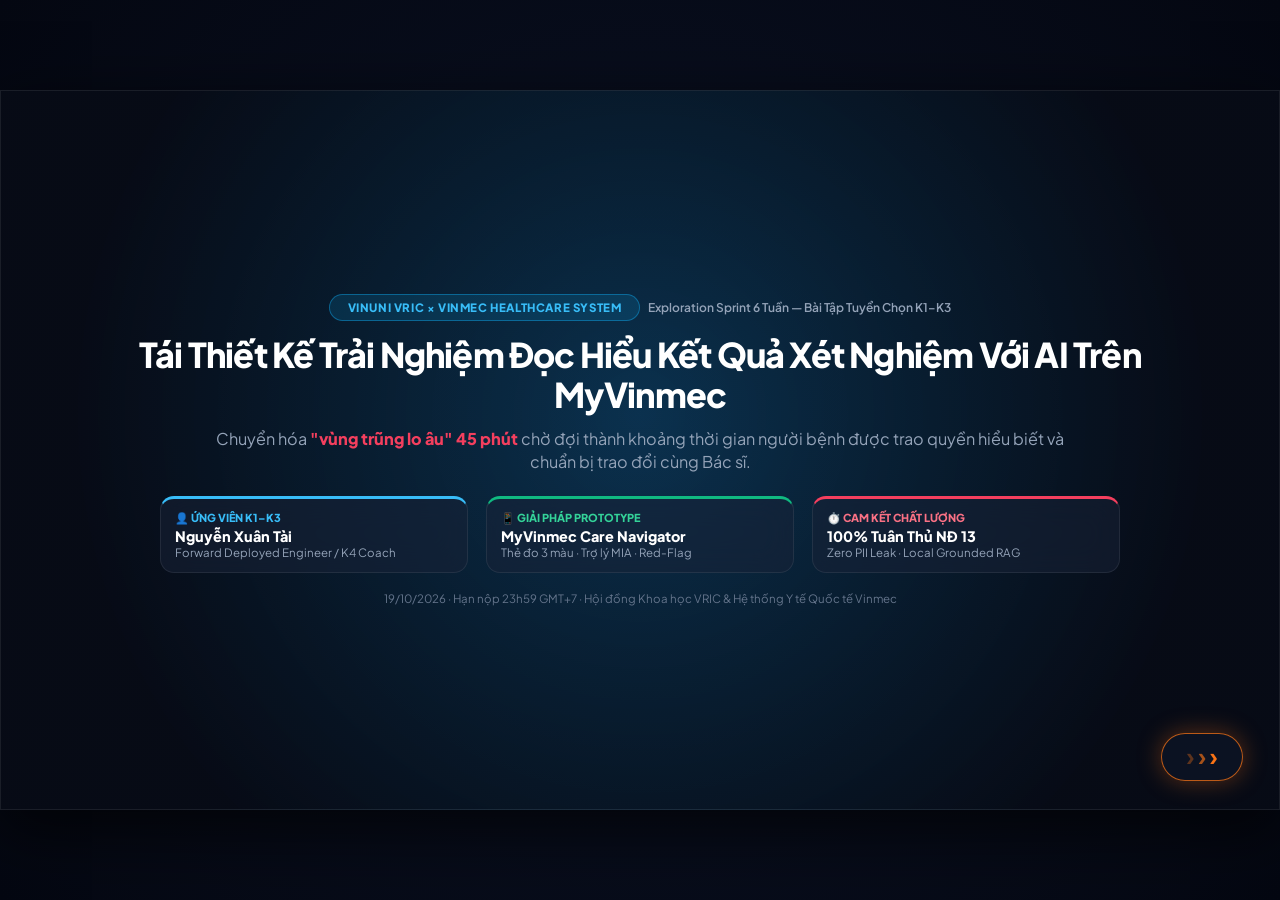
==== commit e9733d1b: "fix(slides): implement single-page 16:9 auto-fit layout with dock and arrow navigation" ====
--- a/slides/presentation-visual.html
+++ b/slides/presentation-visual.html
@@ -3,7 +3,7 @@
 <head>
   <meta charset="UTF-8">
   <meta name="viewport" content="width=device-width, initial-scale=1.0">
-  <title>Vinmec x VRIC — Executive Visual Presentation (Bản Trực Quan Tinh Gọn)</title>
+  <title>Vinmec x VRIC — Executive Visual Presentation (Bản Trực Quan Tinh Gọn 16:9)</title>
   <link rel="preconnect" href="https://fonts.googleapis.com">
   <link rel="preconnect" href="https://fonts.gstatic.com" crossorigin>
   <link href="https://fonts.googleapis.com/css2?family=Plus+Jakarta+Sans:wght@400;500;600;700;800;900&family=JetBrains+Mono:wght@400;600;700;800;900&display=swap" rel="stylesheet">
@@ -13,67 +13,89 @@
       margin: 0;
       padding: 0;
     }
+    
     html, body {
-      width: 100%;
-      min-height: 100%;
-      background: #050811;
+      width: 100vw;
+      height: 100vh;
+      overflow: hidden;
+      background: #040711;
       color: #f8fafc;
       font-family: 'Plus Jakarta Sans', -apple-system, BlinkMacSystemFont, sans-serif;
       -webkit-font-smoothing: antialiased;
-      overflow-x: hidden;
-      scroll-snap-type: y mandatory;
-    }
-
-    /* Screen display: Viewport Adaptive (100vw, 100vh) */
-    .slide {
+      user-select: none;
+    }
+
+    /* Outer Stage Wrapper: Căn giữa tuyệt đối trên mọi độ phân giải & mức zoom */
+    .app-screen {
       width: 100vw;
       height: 100vh;
-      min-height: 100vh;
-      max-height: 100vh;
+      display: flex;
+      flex-direction: column;
+      align-items: center;
+      justify-content: center;
+      position: relative;
+      overflow: hidden;
+      background: radial-gradient(circle at 50% 50%, #0a1124 0%, #040711 100%);
+    }
+
+    /* Thin Global RGB Progress Line */
+    .global-rgb-bar {
+      position: fixed;
+      top: 0;
+      left: 0;
+      width: 100%;
+      height: 3px;
+      background: linear-gradient(90deg, #0ea5e9, #10b981, #f59e0b, #f43f5e);
+      z-index: 100;
+      opacity: 0.9;
+    }
+
+    /* 16:9 Presentation Stage - CHUẨN TỶ LỆ KHÔNG BAO GIỜ BỊ KHUYẾT CHÂN TRANG */
+    .slide-viewport {
+      width: 100%;
+      height: 100%;
+      display: flex;
+      align-items: center;
+      justify-content: center;
+      position: relative;
+      overflow: hidden;
+    }
+
+    .slide-pane {
+      display: none !important;
+      width: 100%;
+      height: 100%;
+      max-width: min(100vw, calc(100vh * 16 / 9));
+      max-height: min(100vh, calc(100vw * 9 / 16));
+      aspect-ratio: 16 / 9;
       box-sizing: border-box;
       overflow: hidden;
       position: relative;
-      display: flex;
+      padding: clamp(14px, 2.2vh, 28px) clamp(20px, 2.8vw, 44px);
+      background: radial-gradient(circle at 85% 15%, rgba(14, 165, 233, 0.16) 0%, transparent 45%),
+                  radial-gradient(circle at 15% 85%, rgba(16, 185, 129, 0.1) 0%, transparent 45%),
+                  #070b16;
+      border: 1px solid rgba(255, 255, 255, 0.08);
+      box-shadow: 0 20px 60px rgba(0, 0, 0, 0.7);
+    }
+
+    /* Zero-Jitter Instant Display */
+    .slide-pane.active {
+      display: flex !important;
       flex-direction: column;
-      padding: clamp(16px, 2.8vh, 36px) clamp(24px, 3.8vw, 60px);
-      background: radial-gradient(circle at 85% 15%, rgba(14, 165, 233, 0.14) 0%, transparent 45%),
-                  radial-gradient(circle at 15% 85%, rgba(16, 185, 129, 0.09) 0%, transparent 45%),
-                  #070b16;
-      scroll-snap-align: start;
-      page-break-after: always;
-      break-after: page;
-    }
-
-    @media print {
-      @page {
-        size: 1920px 1080px;
-        margin: 0;
-      }
-      html, body {
-        width: 1920px;
-        height: auto;
-        overflow: visible;
-        scroll-snap-type: none;
-      }
-      .slide {
-        width: 1920px !important;
-        height: 1080px !important;
-        min-height: 1080px !important;
-        max-height: 1080px !important;
-        padding: 40px 64px !important;
-        page-break-after: always !important;
-        break-after: page !important;
-      }
-    }
-
-    /* Header HUD */
+      justify-content: space-between;
+    }
+
+    /* ==============================================================
+       HEADER HUD
+       ============================================================== */
     .slide-header {
       display: flex;
       justify-content: space-between;
       align-items: center;
-      margin-bottom: clamp(8px, 1.4vh, 14px);
+      margin-bottom: clamp(6px, 1.1vh, 12px);
       border-bottom: 1px solid rgba(255, 255, 255, 0.08);
-      padding-bottom: clamp(6px, 1vh, 12px);
+      padding-bottom: clamp(6px, 0.9vh, 10px);
       flex-shrink: 0;
     }
     .badge-wrap {
@@ -85,93 +107,103 @@
       background: rgba(14, 165, 233, 0.15);
       border: 1px solid rgba(14, 165, 233, 0.45);
       color: #38bdf8;
-      padding: 4px 14px;
+      padding: 3px 12px;
       border-radius: 999px;
-      font-size: clamp(11px, 1vw, 13px);
+      font-size: clamp(10.5px, 1.2vh, 12.5px);
       font-weight: 800;
       letter-spacing: 0.6px;
       text-transform: uppercase;
     }
     .slide-category {
       color: #94a3b8;
-      font-size: clamp(12px, 1.1vw, 15px);
+      font-size: clamp(11.5px, 1.3vh, 14px);
       font-weight: 600;
     }
-    .slide-num {
+    .slide-num-badge {
       font-family: 'JetBrains Mono', monospace;
-      font-size: clamp(12px, 1vw, 14px);
+      font-size: clamp(11px, 1.2vh, 13px);
       font-weight: 700;
       color: #38bdf8;
       background: rgba(14, 165, 233, 0.08);
-      padding: 4px 12px;
-      border-radius: 8px;
-      border: 1px solid rgba(14, 165, 233, 0.2);
+      padding: 3px 10px;
+      border-radius: 6px;
+      border: 1px solid rgba(14, 165, 233, 0.25);
     }
     .slide-title {
-      font-size: clamp(24px, 2.8vh, 38px);
+      font-size: clamp(20px, 2.7vh, 32px);
       font-weight: 900;
       line-height: 1.18;
       color: #ffffff;
-      margin-bottom: clamp(3px, 0.5vh, 6px);
-      letter-spacing: -0.6px;
+      margin-bottom: clamp(2px, 0.4vh, 5px);
+      letter-spacing: -0.5px;
       flex-shrink: 0;
     }
     .slide-subtitle {
-      font-size: clamp(13px, 1.45vh, 17px);
+      font-size: clamp(12px, 1.45vh, 15px);
       color: #94a3b8;
       line-height: 1.35;
-      margin-bottom: clamp(10px, 1.5vh, 18px);
+      margin-bottom: clamp(8px, 1.3vh, 14px);
       flex-shrink: 0;
     }
     .slide-body {
       flex: 1;
       display: flex;
-      gap: clamp(16px, 1.8vw, 28px);
+      gap: clamp(12px, 1.6vw, 22px);
       min-height: 0;
       overflow: hidden;
     }
 
-    /* Cards & Glassmorphism */
+    /* Cards & Components */
     .card {
       background: rgba(26, 36, 56, 0.52);
       backdrop-filter: blur(16px);
       border: 1px solid rgba(255, 255, 255, 0.08);
-      border-radius: 16px;
-      padding: clamp(14px, 1.8vh, 22px);
+      border-radius: 14px;
+      padding: clamp(12px, 1.6vh, 18px);
       display: flex;
       flex-direction: column;
       position: relative;
-    }
-
-    /* Giant Numbers & Stats */
+      min-height: 0;
+      box-sizing: border-box;
+    }
+    .col-3 {
+      display: grid;
+      grid-template-columns: repeat(3, 1fr);
+      gap: clamp(12px, 1.4vw, 18px);
+      width: 100%;
+      height: 100%;
+      min-height: 0;
+    }
+
+    /* Giant Numbers */
     .giant-stat {
-      font-size: clamp(48px, 6vh, 72px);
+      font-size: clamp(38px, 5.2vh, 56px);
       font-weight: 900;
       font-family: 'JetBrains Mono', monospace;
       line-height: 1;
-      letter-spacing: -1.5px;
+      letter-spacing: -1px;
       margin-bottom: 4px;
       flex-shrink: 0;
     }
     .stat-label {
-      font-size: clamp(11px, 1.1vh, 13px);
+      font-size: clamp(10.5px, 1.1vh, 12px);
       color: #94a3b8;
       font-weight: 800;
       text-transform: uppercase;
-      letter-spacing: 0.6px;
+      letter-spacing: 0.5px;
       flex-shrink: 0;
     }
 
-    /* Pills & Badges */
+    /* Pills */
     .pill {
       display: inline-flex;
       align-items: center;
-      gap: 6px;
-      padding: 3px 10px;
+      gap: 5px;
+      padding: 3px 9px;
       border-radius: 999px;
-      font-size: clamp(10px, 1vh, 12px);
+      font-size: clamp(10px, 1vh, 11.5px);
       font-weight: 800;
-      letter-spacing: 0.5px;
+      letter-spacing: 0.4px;
       text-transform: uppercase;
       flex-shrink: 0;
     }
@@ -180,31 +212,19 @@
     .pill-blue { background: rgba(14, 165, 233, 0.18); color: #38bdf8; border: 1px solid rgba(14, 165, 233, 0.4); }
     .pill-amber { background: rgba(245, 158, 11, 0.18); color: #fbbf24; border: 1px solid rgba(245, 158, 11, 0.4); }
 
-    /* Footer */
-    .slide-footer {
-      display: flex;
-      justify-content: space-between;
-      align-items: center;
-      padding-top: clamp(6px, 1vh, 12px);
-      margin-top: auto;
-      border-top: 1px solid rgba(255, 255, 255, 0.06);
-      font-size: clamp(10px, 0.95vh, 12px);
-      color: #64748b;
-      flex-shrink: 0;
-    }
-
     /* Visual Image Frames */
     .visual-frame {
-      border-radius: 18px;
+      border-radius: 14px;
       overflow: hidden;
       border: 1px solid rgba(255, 255, 255, 0.12);
-      box-shadow: 0 16px 36px -8px rgba(0, 0, 0, 0.6);
+      box-shadow: 0 12px 28px -6px rgba(0, 0, 0, 0.6);
       height: 100%;
       width: 100%;
       display: flex;
       justify-content: center;
       align-items: center;
       position: relative;
+      min-height: 0;
     }
     .visual-frame img {
       width: 100%;
@@ -217,930 +237,1243 @@
       width: auto;
       max-width: 100%;
       object-fit: contain !important;
-      border-radius: 20px;
+      border-radius: 16px;
+    }
+
+    /* Mini Footnote in slide */
+    .slide-footnote {
+      display: flex;
+      justify-content: space-between;
+      align-items: center;
+      padding-top: clamp(4px, 0.7vh, 8px);
+      margin-top: clamp(6px, 0.9vh, 10px);
+      border-top: 1px solid rgba(255, 255, 255, 0.06);
+      font-size: clamp(9.5px, 1.1vh, 11.5px);
+      color: #64748b;
+      flex-shrink: 0;
+    }
+
+    /* ==============================================================
+       LOBBY SLIDE (SLIDE 0) FLOATING NEON ARROW BUTTON
+       ============================================================== */
+    .lobby-next-btn {
+      position: absolute;
+      bottom: 28px;
+      right: 36px;
+      z-index: 60;
+      background: rgba(15, 23, 42, 0.65);
+      backdrop-filter: blur(16px);
+      border: 1.5px solid rgba(249, 115, 22, 0.75);
+      border-radius: 999px;
+      padding: 10px 24px;
+      display: flex;
+      align-items: center;
+      gap: 3px;
+      cursor: pointer;
+      box-shadow: 0 0 24px rgba(249, 115, 22, 0.35);
+      transition: transform 0.2s ease, border-color 0.2s ease, box-shadow 0.2s ease;
+      outline: none;
+    }
+    .lobby-next-btn:hover {
+      transform: translateX(4px) scale(1.05);
+      border-color: #f97316;
+      box-shadow: 0 0 32px rgba(249, 115, 22, 0.6);
+    }
+    .chevron-arrow {
+      font-size: 26px;
+      font-weight: 900;
+      color: #f97316;
+      display: inline-block;
+      line-height: 1;
+      animation: chevronArrowFlow 1.6s infinite ease-in-out;
+    }
+    .chevron-arrow:nth-child(1) { animation-delay: 0s; opacity: 0.35; }
+    .chevron-arrow:nth-child(2) { animation-delay: 0.2s; opacity: 0.65; }
+    .chevron-arrow:nth-child(3) { animation-delay: 0.4s; opacity: 1; }
+
+    @keyframes chevronArrowFlow {
+      0%, 100% { opacity: 0.25; transform: translateX(0); }
+      50% { opacity: 1; transform: translateX(3px); }
+    }
+
+    /* ==============================================================
+       PRESENTATION FOOTER DOCK (SLIDES 1 - 10)
+       ============================================================== */
+    .presentation-dock {
+      position: fixed;
+      bottom: 12px;
+      left: 50%;
+      transform: translateX(-50%);
+      z-index: 90;
+      background: rgba(15, 23, 42, 0.88);
+      backdrop-filter: blur(16px);
+      border: 1px solid rgba(255, 255, 255, 0.12);
+      border-radius: 999px;
+      padding: 5px 16px;
+      display: flex;
+      align-items: center;
+      gap: 14px;
+      box-shadow: 0 10px 30px rgba(0, 0, 0, 0.5);
+    }
+
+    .dock-btn {
+      background: rgba(255, 255, 255, 0.08);
+      border: 1px solid rgba(255, 255, 255, 0.15);
+      color: #f8fafc;
+      width: 30px;
+      height: 30px;
+      border-radius: 50%;
+      display: flex;
+      align-items: center;
+      justify-content: center;
+      cursor: pointer;
+      font-size: 14px;
+      font-weight: 800;
+      transition: all 0.15s ease;
+      outline: none;
+    }
+    .dock-btn:hover {
+      background: #0ea5e9;
+      border-color: #38bdf8;
+      color: #ffffff;
+      transform: scale(1.08);
+    }
+    .dock-btn:disabled {
+      opacity: 0.3;
+      cursor: not-allowed;
+      transform: none !important;
+    }
+
+    .dock-counter {
+      font-family: 'JetBrains Mono', monospace;
+      font-size: 12px;
+      font-weight: 800;
+      color: #38bdf8;
+      display: flex;
+      align-items: center;
+      gap: 4px;
+    }
+    .dock-counter .slash { color: #64748b; }
+
+    /* Interactive Slide Dots/Pills */
+    .dock-pills {
+      display: flex;
+      align-items: center;
+      gap: 5px;
+      border-left: 1px solid rgba(255, 255, 255, 0.12);
+      border-right: 1px solid rgba(255, 255, 255, 0.12);
+      padding: 0 10px;
+    }
+    .dock-pill {
+      width: 22px;
+      height: 22px;
+      border-radius: 6px;
+      background: rgba(255, 255, 255, 0.06);
+      border: 1px solid rgba(255, 255, 255, 0.1);
+      color: #94a3b8;
+      font-size: 10px;
+      font-weight: 700;
+      font-family: 'JetBrains Mono', monospace;
+      display: flex;
+      align-items: center;
+      justify-content: center;
+      cursor: pointer;
+      transition: all 0.15s ease;
+    }
+    .dock-pill:hover {
+      border-color: #38bdf8;
+      color: #38bdf8;
+    }
+    .dock-pill.active {
+      background: #0ea5e9;
+      border-color: #38bdf8;
+      color: #ffffff;
+      font-weight: 800;
+      box-shadow: 0 0 10px rgba(14, 165, 233, 0.5);
+    }
+
+    .dock-fs-btn {
+      background: transparent;
+      border: none;
+      color: #94a3b8;
+      font-size: 14px;
+      cursor: pointer;
+      padding: 2px 6px;
+      border-radius: 4px;
+      transition: color 0.15s;
+    }
+    .dock-fs-btn:hover { color: #ffffff; }
+
+    @media print {
+      body, html, .app-screen, .slide-viewport {
+        width: 1920px;
+        height: auto;
+        overflow: visible;
+        display: block;
+        background: #070b16;
+      }
+      .global-rgb-bar, .presentation-dock, .lobby-next-btn {
+        display: none !important;
+      }
+      .slide-pane {
+        display: flex !important;
+        width: 1920px !important;
+        height: 1080px !important;
+        max-width: 1920px !important;
+        max-height: 1080px !important;
+        page-break-after: always !important;
+        break-after: page !important;
+        margin-bottom: 20px;
+      }
     }
   </style>
 </head>
 <body>
 
-  <!-- ========================================== -->
-  <!-- SLIDE 0: TRANG BÌA (HERO VISUAL LOBBY)     -->
-  <!-- ========================================== -->
-  <section class="slide" id="slide-cover" style="justify-content: center; align-items: center; text-align: center; background: radial-gradient(circle at 50% 45%, rgba(14, 165, 233, 0.22) 0%, rgba(7, 11, 22, 0.98) 75%);">
-    <div style="max-width: min(1200px, 92vw); margin: auto; display: flex; flex-direction: column; align-items: center;">
-      <div style="display: inline-flex; align-items: center; gap: 10px; margin-bottom: clamp(12px, 1.8vh, 22px);">
-        <span class="brand-badge" style="font-size: clamp(12px, 1vw, 14px); padding: 6px 20px;">VinUni VRIC × Vinmec Healthcare System</span>
-        <span style="color: #94a3b8; font-weight: 600; font-size: clamp(13px, 1.1vw, 15px);">Exploration Sprint 6 Tuần — Bài Tập Tuyển Chọn K1–K3</span>
+  <div class="app-screen" id="appScreen">
+    <!-- Thin RGB Top Progress Bar -->
+    <div class="global-rgb-bar" id="rgbBar"></div>
+
+    <!-- 16:9 Viewport Area -->
+    <main class="slide-viewport" id="slideViewport">
+
+      <!-- ========================================== -->
+      <!-- SLIDE 0: TRANG BÌA (HERO VISUAL LOBBY)     -->
+      <!-- ========================================== -->
+      <section class="slide-pane active" id="slide-0" data-slide="0" style="justify-content: center; align-items: center; text-align: center; background: radial-gradient(circle at 50% 45%, rgba(14, 165, 233, 0.22) 0%, rgba(7, 11, 22, 0.98) 75%);">
+        <div style="max-width: 95%; margin: auto; display: flex; flex-direction: column; align-items: center;">
+          <div style="display: inline-flex; align-items: center; gap: 8px; margin-bottom: clamp(10px, 1.6vh, 18px);">
+            <span class="brand-badge" style="font-size: clamp(11.5px, 1.2vh, 13.5px); padding: 5px 18px;">VinUni VRIC × Vinmec Healthcare System</span>
+            <span style="color: #94a3b8; font-weight: 600; font-size: clamp(12px, 1.3vh, 14.5px);">Exploration Sprint 6 Tuần — Bài Tập Tuyển Chọn K1–K3</span>
+          </div>
+          
+          <h1 style="font-size: clamp(26px, 3.8vh, 46px); font-weight: 900; line-height: 1.16; color: #ffffff; margin-bottom: clamp(8px, 1.4vh, 16px); letter-spacing: -0.8px; max-width: 1050px;">
+            Tái Thiết Kế Trải Nghiệm Đọc Hiểu Kết Quả Xét Nghiệm Với AI Trên MyVinmec
+          </h1>
+          
+          <p style="font-size: clamp(14px, 1.8vh, 19px); color: #94a3b8; margin-bottom: clamp(16px, 2.5vh, 26px); max-width: 880px; line-height: 1.45;">
+            Chuyển hóa <span style="color: #f43f5e; font-weight: 900;">"vùng trũng lo âu" 45 phút</span> chờ đợi thành khoảng thời gian người bệnh được trao quyền hiểu biết và chuẩn bị trao đổi cùng Bác sĩ.
+          </p>
+          
+          <!-- Hàng Ngang 3 Thẻ Thông Tin Ngắn Gọn (Highlights Row Chuẩn Quy Tắc) -->
+          <div style="display: grid; grid-template-columns: repeat(3, 1fr); gap: clamp(10px, 1.4vw, 18px); width: 100%; max-width: 960px; margin-bottom: clamp(14px, 2vh, 22px);">
+            <div class="card" style="border-top: 3px solid #38bdf8; padding: 12px 14px; text-align: left;">
+              <div style="font-size: 11px; color: #38bdf8; font-weight: 800; text-transform: uppercase;">👤 ỨNG VIÊN K1–K3</div>
+              <div style="font-size: clamp(14px, 1.6vh, 17px); font-weight: 800; color: #ffffff; margin-top: 2px;">Nguyễn Xuân Tài</div>
+              <div style="font-size: 11.5px; color: #94a3b8;">Forward Deployed Engineer / K4 Coach</div>
+            </div>
+            
+            <div class="card" style="border-top: 3px solid #10b981; padding: 12px 14px; text-align: left;">
+              <div style="font-size: 11px; color: #34d399; font-weight: 800; text-transform: uppercase;">📱 GIẢI PHÁP PROTOTYPE</div>
+              <div style="font-size: clamp(14px, 1.6vh, 17px); font-weight: 800; color: #ffffff; margin-top: 2px;">MyVinmec Care Navigator</div>
+              <div style="font-size: 11.5px; color: #94a3b8;">Thẻ đo 3 màu · Trợ lý MIA · Red-Flag</div>
+            </div>
+
+            <div class="card" style="border-top: 3px solid #f43f5e; padding: 12px 14px; text-align: left;">
+              <div style="font-size: 11px; color: #fb7185; font-weight: 800; text-transform: uppercase;">⏱️ CAM KẾT CHẤT LƯỢNG</div>
+              <div style="font-size: clamp(14px, 1.6vh, 17px); font-weight: 800; color: #ffffff; margin-top: 2px;">100% Tuân Thủ NĐ 13</div>
+              <div style="font-size: 11.5px; color: #94a3b8;">Zero PII Leak · Local Grounded RAG</div>
+            </div>
+          </div>
+
+          <div style="color: #64748b; font-size: 11.5px;">
+            19/10/2026 · Hạn nộp 23h59 GMT+7 · Hội đồng Khoa học VRIC & Hệ thống Y tế Quốc tế Vinmec
+          </div>
+        </div>
+
+        <!-- Nút Mũi Tên Neon Nổi Độc Lập Ở Góc Dưới Phải >>> (Slide Design Iron Rule) -->
+        <button class="lobby-next-btn" onclick="nextSlide()" title="Bắt đầu thuyết trình (Phím → hoặc Space)">
+          <span class="chevron-arrow">›</span>
+          <span class="chevron-arrow">›</span>
+          <span class="chevron-arrow">›</span>
+        </button>
+      </section>
+
+
+      <!-- ==================================================== -->
+      <!-- SLIDE 01: BỐI CẢNH - VÙNG TRŨNG LO ÂU (VISUAL EVIDENCE)-->
+      <!-- ==================================================== -->
+      <section class="slide-pane" id="slide-1" data-slide="1">
+        <div class="slide-header">
+          <div class="badge-wrap">
+            <span class="brand-badge">01. Bối Cảnh Thực Tế</span>
+            <span class="slide-category">Vùng Trũng Thông Tin & Điểm Mù Ứng Dụng MyVinmec</span>
+          </div>
+          <div class="slide-num-badge">Trang 01 / 10</div>
+        </div>
+        <h2 class="slide-title">45 Phút "Vùng Trũng Thông Tin" Tại Sảnh Chờ Bệnh Viện</h2>
+        <div class="slide-subtitle">Trả kết quả nhanh qua app nhưng thiếu ngữ cảnh giải thích đời thường, kích hoạt hội chứng Scanxiety & Cyberchondria.</div>
+
+        <div class="slide-body">
+          <!-- Ảnh 1: Bệnh nhân lo âu tại sảnh Vinmec -->
+          <div style="flex: 1.1; display: flex; flex-direction: column; height: 100%; min-height: 0;">
+            <div class="visual-frame">
+              <img src="images/hospital_scanxiety_patient.jpg" alt="Bệnh nhân lo âu tại sảnh chờ Vinmec">
+              <div style="position: absolute; bottom: 0; left: 0; right: 0; background: linear-gradient(transparent, rgba(7, 11, 22, 0.95)); padding: 12px 16px;">
+                <div style="color: #fb7185; font-weight: 800; font-size: 11.5px; text-transform: uppercase;">⚠️ Thực trạng sảnh chờ:</div>
+                <div style="color: #f8fafc; font-size: 13px; font-weight: 600;">Người bệnh ngồi xem kết quả số trong bất an, không có ai hỗ trợ giải thích.</div>
+              </div>
+            </div>
+          </div>
+
+          <!-- Ảnh 2: UI Mockup MyVinmec bôi đỏ chữ viết tắt (Khử định danh N.V.A) -->
+          <div style="flex: 0.8; display: flex; flex-direction: column; align-items: center; justify-content: center; height: 100%; min-height: 0;">
+            <div class="visual-frame" style="background: transparent; border: none; box-shadow: none;">
+              <img src="images/myvinmec_evidence.png" alt="UI MyVinmec khoanh đỏ điểm mù" class="phone-fit">
+            </div>
+          </div>
+
+          <!-- Cột 3: 2 Số liệu tử huyệt cực đại -->
+          <div style="flex: 0.9; display: flex; flex-direction: column; gap: clamp(10px, 1.4vh, 16px); justify-content: center; height: 100%; min-height: 0;">
+            <div class="card" style="border-left: 4px solid #f43f5e; padding: clamp(12px, 1.6vh, 18px); flex: 1; justify-content: center;">
+              <div class="giant-stat" style="color: #f43f5e;">45 Phút</div>
+              <div class="stat-label">Thời gian chờ gọi tên sau khi có kết quả</div>
+              <div style="color: #cbd5e1; font-size: 12.5px; margin-top: 6px; line-height: 1.4;">
+                Khoảng trống thông tin hoàn toàn cô đơn; chữ viết tắt y khoa kỹ thuật gây hoang mang.
+              </div>
+            </div>
+
+            <div class="card" style="border-left: 4px solid #38bdf8; padding: clamp(12px, 1.6vh, 18px); flex: 1; justify-content: center;">
+              <div class="giant-stat" style="color: #38bdf8;">> 80%</div>
+              <div class="stat-label">Bệnh nhân tự lên Google tra cứu triệu chứng</div>
+              <div style="color: #cbd5e1; font-size: 12.5px; margin-top: 6px; line-height: 1.4;">
+                Kích hoạt phản ứng sợ hãi Cyberchondria, tự suy diễn bệnh hiểm nghèo trước giờ vào khám.
+              </div>
+            </div>
+          </div>
+        </div>
+
+        <div class="slide-footnote">
+          <span>Fieldwork Evidence · Bệnh viện ĐKQT Vinmec Times City · Khử định danh bệnh nhân N.V.A (Nam - 32t)</span>
+          <span>01-phong-van/myvinmec-heuristic-audit.md</span>
+        </div>
+      </section>
+
+
+      <!-- ============================================== -->
+      <!-- SLIDE 02: 3 TIẾNG NÓI THẤU CẢM (P1 - P2 - P3) -->
+      <!-- ============================================== -->
+      <section class="slide-pane" id="slide-2" data-slide="2">
+        <div class="slide-header">
+          <div class="badge-wrap">
+            <span class="brand-badge">02. Nghiên Cứu Người Dùng</span>
+            <span class="slide-category">3 Chân Dung Lâm Sàng Thấu Cảm (P1 – P3) Khử Định Danh NĐ 13</span>
+          </div>
+          <div class="slide-num-badge">Trang 02 / 10</div>
+        </div>
+        <h2 class="slide-title">Lắng Nghe Sự Thật: 3 Tiếng Nói Khử Định Danh Thực Tế</h2>
+        <div class="slide-subtitle">Trực quan hóa 3 chân dung người dùng đại diện; trích dẫn nguyên văn bằng chứng thực nghiệm The Mom Test.</div>
+
+        <div class="slide-body" style="flex-direction: column; gap: clamp(10px, 1.4vh, 16px);">
+          <!-- Dải ảnh minh họa 3 chân dung người bệnh -->
+          <div style="height: clamp(110px, 17vh, 150px); width: 100%; border-radius: 12px; overflow: hidden; border: 1px solid rgba(255,255,255,0.12); flex-shrink: 0;">
+            <img src="images/three_patient_personas.jpg" alt="Ba chân dung bệnh nhân P1 P2 P3" style="width: 100%; height: 100%; object-fit: cover;">
+          </div>
+
+          <!-- 3 Card trích dẫn nguyên văn & nhãn điểm đau đanh thép -->
+          <div class="col-3" style="flex: 1;">
+            <!-- P1 -->
+            <div class="card" style="border-top: 3.5px solid #f43f5e; justify-content: space-between; padding: 12px 14px;">
+              <div>
+                <div style="display: flex; justify-content: space-between; align-items: center; margin-bottom: 4px;">
+                  <span class="pill pill-red">P1 · Cựu quân nhân (32t)</span>
+                  <span style="font-size: 11px; color: #94a3b8;">Khám gối & MRI</span>
+                </div>
+                <div style="font-style: italic; color: #ffffff; font-size: clamp(12px, 1.35vh, 14.5px); line-height: 1.4; margin: 4px 0;">
+                  "Anh cần người nói chuyện cùng trong lúc chờ đợi để không bị hoang mang. Cầm kết quả mà không hiểu gì thì bất an dai dẳng."
+                </div>
+              </div>
+              <div style="background: rgba(244, 63, 94, 0.1); border: 1px solid rgba(244, 63, 94, 0.35); border-radius: 8px; padding: 6px 10px;">
+                <div style="color: #fb7185; font-weight: 800; font-size: 10.5px; text-transform: uppercase;">🔴 Điểm đau cốt lõi:</div>
+                <div style="color: #ffffff; font-size: 12px; font-weight: 700; margin-top: 1px;">Hoang mang kết quả chữ viết tắt & Cần người đồng hành.</div>
+              </div>
+            </div>
+
+            <!-- P2 -->
+            <div class="card" style="border-top: 3.5px solid #f59e0b; justify-content: space-between; padding: 12px 14px;">
+              <div>
+                <div style="display: flex; justify-content: space-between; align-items: center; margin-bottom: 4px;">
+                  <span class="pill pill-amber">P2 · Nữ Logistics (41t)</span>
+                  <span style="font-size: 11px; color: #94a3b8;">Khám định kỳ</span>
+                </div>
+                <div style="font-style: italic; color: #ffffff; font-size: clamp(12px, 1.35vh, 14.5px); line-height: 1.4; margin: 4px 0;">
+                  "Thấy bác sĩ bận quá mình cũng ngại hỏi kỹ, chỉ mong lúc chờ kết quả có ai giải thích trước các chỉ số để vào khám biết hỏi gì."
+                </div>
+              </div>
+              <div style="background: rgba(245, 158, 11, 0.1); border: 1px solid rgba(245, 158, 11, 0.35); border-radius: 8px; padding: 6px 10px;">
+                <div style="color: #fbbf24; font-weight: 800; font-size: 10.5px; text-transform: uppercase;">🟡 Điểm đau cốt lõi:</div>
+                <div style="color: #ffffff; font-size: 12px; font-weight: 700; margin-top: 1px;">Phòng khám quá tải, bệnh nhân ngại hỏi BS.</div>
+              </div>
+            </div>
+
+            <!-- P3 -->
+            <div class="card" style="border-top: 3.5px solid #38bdf8; justify-content: space-between; padding: 12px 14px;">
+              <div>
+                <div style="display: flex; justify-content: space-between; align-items: center; margin-bottom: 4px;">
+                  <span class="pill pill-blue">P3 · Kỹ sư FDI (29t)</span>
+                  <span style="font-size: 11px; color: #94a3b8;">Khám bắt buộc</span>
+                </div>
+                <div style="font-style: italic; color: #ffffff; font-size: clamp(12px, 1.35vh, 14.5px); line-height: 1.4; margin: 4px 0;">
+                  "Khám xong một chỗ không biết phòng tiếp theo ở đâu. Cứ nghĩ phải đi theo đúng thứ tự in trên giấy nên đi lòng vòng."
+                </div>
+              </div>
+              <div style="background: rgba(14, 165, 233, 0.1); border: 1px solid rgba(14, 165, 233, 0.35); border-radius: 8px; padding: 6px 10px;">
+                <div style="color: #38bdf8; font-weight: 800; font-size: 10.5px; text-transform: uppercase;">🔵 Điểm đau cốt lõi:</div>
+                <div style="color: #ffffff; font-size: 12px; font-weight: 700; margin-top: 1px;">Mù đường di chuyển & Rơi vào bẫy tuần tự.</div>
+              </div>
+            </div>
+          </div>
+        </div>
+
+        <div class="slide-footnote">
+          <span>100% Khử định danh PII theo Nghị định 13/2023/NĐ-CP · The Mom Test Methodology</span>
+          <span>01-phong-van/interview-notes.md</span>
+        </div>
+      </section>
+
+
+      <!-- ============================================== -->
+      <!-- SLIDE 03: EMOTION CURVE & LINE CHART (TRỰC QUAN)-->
+      <!-- ============================================== -->
+      <section class="slide-pane" id="slide-3" data-slide="3">
+        <div class="slide-header">
+          <div class="badge-wrap">
+            <span class="brand-badge">03. Bản Đồ Hành Trình</span>
+            <span class="slide-category">Biểu Đồ Đường Cong Cảm Xúc (Emotion Curve Line Chart)</span>
+          </div>
+          <div class="slide-num-badge">Trang 03 / 10</div>
+        </div>
+        <h2 class="slide-title">Đỉnh Điểm Lo Âu 9/10 & Phạm Vi Can Thiệp Trọng Tâm</h2>
+        <div class="slide-subtitle">Trực quan hóa mức độ lo âu qua 5 pha; xác định huyệt đạo can thiệp lấp đầy khoảng trống Pha 3 & 4.</div>
+
+        <div class="slide-body">
+          <!-- Biểu đồ Line Chart khổng lồ rực rỡ -->
+          <div style="flex: 1.35; display: flex; flex-direction: column; height: 100%; min-height: 0;">
+            <div class="card" style="flex: 1; padding: clamp(10px, 1.4vh, 16px); justify-content: space-between;">
+              <div style="display: flex; justify-content: space-between; align-items: center;">
+                <div style="font-size: 13px; font-weight: 800; color: #ffffff;">📈 Thang Đo Cảm Xúc Người Bệnh (Thang điểm 1 - 10)</div>
+                <span class="pill pill-red">⚡ Đỉnh Điểm Pha 4 (9/10)</span>
+              </div>
+
+              <div style="width: 100%; height: clamp(200px, 32vh, 280px);">
+                <svg viewBox="0 0 860 330" width="100%" height="100%" style="overflow: visible;">
+                  <defs>
+                    <linearGradient id="visCurveGrad" x1="0" y1="0" x2="0" y2="1">
+                      <stop offset="0%" stop-color="#f43f5e" stop-opacity="0.5" />
+                      <stop offset="50%" stop-color="#38bdf8" stop-opacity="0.18" />
+                      <stop offset="100%" stop-color="#38bdf8" stop-opacity="0.0" />
+                    </linearGradient>
+                    <linearGradient id="visLineGrad" x1="0" y1="0" x2="1" y2="0">
+                      <stop offset="0%" stop-color="#10b981" />
+                      <stop offset="35%" stop-color="#f59e0b" />
+                      <stop offset="70%" stop-color="#f43f5e" />
+                      <stop offset="100%" stop-color="#38bdf8" />
+                    </linearGradient>
+                    <filter id="visGlow">
+                      <feGaussianBlur stdDeviation="6" result="blur" />
+                      <feComposite in="SourceGraphic" in2="blur" operator="over" />
+                    </filter>
+                  </defs>
+
+                  <!-- Lines -->
+                  <line x1="80" y1="40" x2="820" y2="40" stroke="rgba(255,255,255,0.08)" stroke-dasharray="4" />
+                  <text x="65" y="45" fill="#f43f5e" font-size="12" font-family="JetBrains Mono" text-anchor="end">10 (Cực đại)</text>
+
+                  <line x1="80" y1="110" x2="820" y2="110" stroke="rgba(255,255,255,0.06)" stroke-dasharray="4" />
+                  <text x="65" y="115" fill="#fbbf24" font-size="12" font-family="JetBrains Mono" text-anchor="end">7 (Bất an)</text>
+
+                  <line x1="80" y1="180" x2="820" y2="180" stroke="rgba(255,255,255,0.06)" stroke-dasharray="4" />
+                  <text x="65" y="185" fill="#94a3b8" font-size="12" font-family="JetBrains Mono" text-anchor="end">4 (Vừa)</text>
+
+                  <line x1="80" y1="250" x2="820" y2="250" stroke="rgba(255,255,255,0.06)" stroke-dasharray="4" />
+                  <text x="65" y="255" fill="#10b981" font-size="12" font-family="JetBrains Mono" text-anchor="end">1 (An tâm)</text>
+
+                  <!-- Highlight Box -->
+                  <rect x="360" y="20" width="310" height="250" rx="12" fill="rgba(244, 63, 94, 0.08)" stroke="rgba(244, 63, 94, 0.4)" stroke-width="2" stroke-dasharray="6" />
+                  <text x="515" y="38" fill="#fb7185" font-size="11" font-weight="800" text-anchor="middle" letter-spacing="1">🎯 VÙNG TRŨNG THÔNG TIN CAN THIỆP</text>
+
+                  <!-- Filled curve -->
+                  <path d="M 120 240 Q 220 195, 290 175 T 480 100 T 600 50 T 740 185 L 740 270 L 120 270 Z" fill="url(#visCurveGrad)" />
+
+                  <!-- Main line -->
+                  <path d="M 120 240 Q 220 195, 290 175 T 480 100 T 600 50 T 740 185" fill="none" stroke="url(#visLineGrad)" stroke-width="5" filter="url(#visGlow)" />
+
+                  <!-- Nodes -->
+                  <circle cx="120" cy="240" r="6" fill="#10b981" stroke="#ffffff" stroke-width="2" />
+                  <text x="120" y="224" fill="#34d399" font-size="12" font-weight="bold" text-anchor="middle">2/10</text>
+                  <text x="120" y="295" fill="#94a3b8" font-size="12" font-weight="600" text-anchor="middle">1. Lấy mẫu</text>
+
+                  <circle cx="290" cy="175" r="6" fill="#fbbf24" stroke="#ffffff" stroke-width="2" />
+                  <text x="290" y="160" fill="#fbbf24" font-size="12" font-weight="bold" text-anchor="middle">5/10</text>
+                  <text x="290" y="295" fill="#94a3b8" font-size="12" font-weight="600" text-anchor="middle">2. Đi lại</text>
+
+                  <circle cx="480" cy="100" r="6" fill="#f97316" stroke="#ffffff" stroke-width="2" />
+                  <text x="480" y="85" fill="#f97316" font-size="12" font-weight="bold" text-anchor="middle">7/10</text>
+                  <text x="480" y="295" fill="#cbd5e1" font-size="12" font-weight="700" text-anchor="middle">3. Ngồi chờ</text>
+
+                  <circle cx="600" cy="50" r="9" fill="#f43f5e" stroke="#ffffff" stroke-width="3" />
+                  <text x="600" y="32" fill="#fb7185" font-size="14" font-weight="900" text-anchor="middle">9/10 ⚠️</text>
+                  <text x="600" y="295" fill="#fb7185" font-size="12" font-weight="800" text-anchor="middle">4. Có App số</text>
+
+                  <circle cx="740" cy="185" r="6" fill="#38bdf8" stroke="#ffffff" stroke-width="2" />
+                  <text x="740" y="170" fill="#38bdf8" font-size="12" font-weight="bold" text-anchor="middle">4/10</text>
+                  <text x="740" y="295" fill="#94a3b8" font-size="12" font-weight="600" text-anchor="middle">5. Vào khám</text>
+                </svg>
+              </div>
+            </div>
+          </div>
+
+          <!-- Cột bên phải: 2 Card định vị trọng tâm can thiệp -->
+          <div style="flex: 0.85; display: flex; flex-direction: column; gap: clamp(8px, 1.2vh, 14px); height: 100%; min-height: 0;">
+            <div class="card" style="border-left: 4px solid #f43f5e; flex: 1; justify-content: center;">
+              <div style="display: flex; justify-content: space-between; align-items: center; margin-bottom: 4px;">
+                <span class="pill pill-red">Đỉnh Điểm Lo Âu 9/10</span>
+                <span style="font-size: 16px;">⏱️ 45 Phút</span>
+              </div>
+              <div style="font-size: 15px; font-weight: 800; color: #ffffff;">Pha 4: Nhận Kết Quả Số Trên App</div>
+              <div style="color: #cbd5e1; font-size: 12.5px; margin-top: 4px; line-height: 1.4;">
+                Thông báo app rung lên trả kết quả; người bệnh tự tra Google sinh ra hoang tưởng Cyberchondria.
+              </div>
+            </div>
+
+            <div class="card" style="border-left: 4px solid #10b981; flex: 1; justify-content: center;">
+              <div style="display: flex; justify-content: space-between; align-items: center; margin-bottom: 4px;">
+                <span class="pill pill-green">Phạm Vi Can Thiệp Trọng Tâm</span>
+                <span style="font-size: 16px;">🎯 Huyệt Đạo</span>
+              </div>
+              <div style="font-size: 15px; font-weight: 800; color: #ffffff;">Trước Khi Bước Vào Gặp Bác Sĩ</div>
+              <div style="color: #cbd5e1; font-size: 12.5px; margin-top: 4px; line-height: 1.4;">
+                Định vị là công cụ chuẩn bị tâm thế và câu hỏi trọng tâm; hỗ trợ chứ không thay thế Bác sĩ.
+              </div>
+            </div>
+          </div>
+        </div>
+
+        <div class="slide-footnote">
+          <span>Khảo sát định lượng n=35 bệnh nhân ngoại trú Vinmec · Trực quan hóa đường cong lo âu lâm sàng</span>
+          <span>02-journey-map/patient-journey-map.md</span>
+        </div>
+      </section>
+
+
+      <!-- ============================================== -->
+      <!-- SLIDE 04: STANFORD BIODESIGN NEED STATEMENT    -->
+      <!-- ============================================== -->
+      <section class="slide-pane" id="slide-4" data-slide="4">
+        <div class="slide-header">
+          <div class="badge-wrap">
+            <span class="brand-badge">04. Tuyên Bố Nhu Cầu</span>
+            <span class="slide-category">Stanford Biodesign Need Statement Framework</span>
+          </div>
+          <div class="slide-num-badge">Trang 04 / 10</div>
+        </div>
+        <h2 class="slide-title">Tuyên Bố Nhu Cầu Chuẩn Stanford Biodesign</h2>
+        <div class="slide-subtitle">Phương thức toán học hóa vấn đề; định nghĩa rõ ràng bài toán cần giải quyết trước khi viết bất kỳ dòng mã nào.</div>
+
+        <div class="slide-body" style="flex-direction: column; gap: clamp(10px, 1.4vh, 16px);">
+          <!-- Khung phương trình lớn nổi bật -->
+          <div class="card" style="border: 2px solid #38bdf8; background: radial-gradient(circle at 50% 50%, rgba(14, 165, 233, 0.12) 0%, rgba(15, 23, 42, 0.8) 100%); padding: clamp(14px, 2vh, 22px); text-align: center;">
+            <div style="font-size: 11px; font-weight: 800; color: #38bdf8; text-transform: uppercase; letter-spacing: 1px; margin-bottom: 6px;">
+              📐 Công Thức Chuẩn Stanford Biodesign (Need = Problem + Population + Outcome):
+            </div>
+            <div style="font-size: clamp(17px, 2.3vh, 25px); font-weight: 900; color: #ffffff; line-height: 1.35; max-width: 950px; margin: 0 auto;">
+              "Cần một phương thức <span style="color:#fb7185;">giải thích kết quả cận lâm sàng đời thường</span> cho <span style="color:#38bdf8;">người bệnh ngoại trú trong 45 phút chờ đợi</span> để <span style="color:#34d399;">chuyển hóa lo âu thành sự chuẩn bị chủ động</span> trước khi vào phòng khám."
+            </div>
+          </div>
+
+          <!-- 3 Cột thành tố phân tích chuẩn xác -->
+          <div class="col-3" style="flex: 1;">
+            <div class="card" style="border-top: 3.5px solid #f43f5e; justify-content: space-between; padding: 12px 14px;">
+              <div>
+                <span class="pill pill-red" style="margin-bottom: 6px;">Vấn Đề Đã Kiểm Chứng</span>
+                <div style="font-size: 15px; font-weight: 800; color: #ffffff; margin-bottom: 4px;">Khoảng Trống Cận Lâm Sàng</div>
+                <div style="font-size: 12.5px; color: #cbd5e1; line-height: 1.4;">
+                  Bệnh nhân hoang mang khi nhìn bảng kết quả với hàng chục chữ viết tắt (AST, ALT, HbA1c) mà không có giải thích.
+                </div>
+              </div>
+              <div style="color: #fb7185; font-size: 11.5px; font-weight: 700;">✓ Triệt tiêu tâm lý Cyberchondria</div>
+            </div>
+
+            <div class="card" style="border-top: 3.5px solid #38bdf8; justify-content: space-between; padding: 12px 14px;">
+              <div>
+                <span class="pill pill-blue" style="margin-bottom: 6px;">Quần Thể Mục Tiêu</span>
+                <div style="font-size: 15px; font-weight: 800; color: #ffffff; margin-bottom: 4px;">Người Bệnh Ngoại Trú Vinmec</div>
+                <div style="font-size: 12.5px; color: #cbd5e1; line-height: 1.4;">
+                  Đặc biệt tập trung vào nhóm khám sức khỏe tổng quát, có chỉ số vượt nhẹ khoảng chuẩn (Borderline elevation).
+                </div>
+              </div>
+              <div style="color: #38bdf8; font-size: 11.5px; font-weight: 700;">✓ Điểm chạm tại chỗ sảnh chờ viện</div>
+            </div>
+
+            <div class="card" style="border-top: 3.5px solid #10b981; justify-content: space-between; padding: 12px 14px;">
+              <div>
+                <span class="pill pill-green" style="margin-bottom: 6px;">Kết Quả Đo Lường Được</span>
+                <div style="font-size: 15px; font-weight: 800; color: #ffffff; margin-bottom: 4px;">Hội Thoại Bác Sĩ Chất Lượng</div>
+                <div style="font-size: 12.5px; color: #cbd5e1; line-height: 1.4;">
+                  Bệnh nhân mang 2-3 câu hỏi cụ thể vào phòng khám; không hoảng loạn; tiết kiệm 3-5 phút giải thích cơ bản cho Bác sĩ.
+                </div>
+              </div>
+              <div style="color: #34d399; font-size: 11.5px; font-weight: 700;">✓ Tăng chỉ số Net Promoter Score</div>
+            </div>
+          </div>
+        </div>
+
+        <div class="slide-footnote">
+          <span>Stanford Biodesign Need Statement Criteria · 100% Giải pháp độc lập (Solution-independent)</span>
+          <span>03-need-statement/need-statement.md</span>
+        </div>
+      </section>
+
+
+      <!-- ============================================== -->
+      <!-- SLIDE 05: BENCHMARKING QUỐC TẾ (MAYOS, CLEVELAND)-->
+      <!-- ============================================== -->
+      <section class="slide-pane" id="slide-5" data-slide="5">
+        <div class="slide-header">
+          <div class="badge-wrap">
+            <span class="brand-badge">05. Đối Sánh Quốc Tế</span>
+            <span class="slide-category">Học Hỏi Từ Các Hệ Thống Y Tế Tiên Tiến Thế Giới</span>
+          </div>
+          <div class="slide-num-badge">Trang 05 / 10</div>
+        </div>
+        <h2 class="slide-title">Chuẩn Mực Quốc Tế & Bài Học Rút Gọn Cho Vinmec</h2>
+        <div class="slide-subtitle">Đối sánh giải pháp với Mayo Clinic, Cleveland Clinic và NHS Anh Quốc để chắt lọc những tinh hoa lâm sàng.</div>
+
+        <div class="slide-body">
+          <div class="col-3">
+            <!-- Mayo Clinic Card -->
+            <div class="card" style="border-top: 4px solid #38bdf8; justify-content: space-between; padding: 14px;">
+              <div>
+                <div style="display: flex; justify-content: space-between; align-items: center; margin-bottom: 4px;">
+                  <span class="pill pill-blue">Hoa Kỳ · Mayo Clinic</span>
+                  <span style="font-size: 20px;">🏥</span>
+                </div>
+                <div style="font-size: clamp(16px, 2vh, 20px); font-weight: 900; color: #ffffff;">Mayo Clinic Patient Portal</div>
+                <div class="stat-label" style="margin-bottom: 10px;">AI Lab Summary</div>
+
+                <div style="background: rgba(14, 165, 233, 0.08); border-radius: 8px; padding: 10px; font-size: 12.5px; color: #cbd5e1; line-height: 1.4;">
+                  <strong style="color:#38bdf8;">Mô hình:</strong> Tự động tóm tắt kết quả cận lâm sàng bằng ngôn ngữ bình dân trước giờ gặp bác sĩ.
+                </div>
+              </div>
+
+              <div style="background: rgba(16, 185, 129, 0.12); border: 1.5px solid rgba(16, 185, 129, 0.4); border-radius: 10px; padding: 10px 12px;">
+                <div style="color: #34d399; font-size: 10px; font-weight: 800; text-transform: uppercase;">👉 Bài học áp dụng cho Vinmec:</div>
+                <div style="color: #ffffff; font-size: 13px; font-weight: 800; margin-top: 2px;">
+                  Công thức 3 phần: [Chỉ số là gì] $\to$ [Ý nghĩa sơ bộ] $\to$ [Gợi ý hỏi BS].
+                </div>
+              </div>
+            </div>
+
+            <!-- Cleveland Clinic Card -->
+            <div class="card" style="border-top: 4px solid #10b981; justify-content: space-between; padding: 14px;">
+              <div>
+                <div style="display: flex; justify-content: space-between; align-items: center; margin-bottom: 4px;">
+                  <span class="pill pill-green">Hoa Kỳ · Epic MyChart</span>
+                  <span style="font-size: 20px;">🩺</span>
+                </div>
+                <div style="font-size: clamp(16px, 2vh, 20px); font-weight: 900; color: #ffffff;">Cleveland Clinic</div>
+                <div class="stat-label" style="margin-bottom: 10px;">Visual Gauge 3 Màu</div>
+
+                <div style="background: rgba(16, 185, 129, 0.08); border-radius: 8px; padding: 10px; font-size: 12.5px; color: #cbd5e1; line-height: 1.4;">
+                  <strong style="color:#34d399;">Mô hình:</strong> Dải đo trực quan 3 màu (Xanh / Vàng / Cam) thay thế bảng số kỹ thuật khô khan.
+                </div>
+              </div>
+
+              <div style="background: rgba(16, 185, 129, 0.12); border: 1.5px solid rgba(16, 185, 129, 0.4); border-radius: 10px; padding: 10px 12px;">
+                <div style="color: #34d399; font-size: 10px; font-weight: 800; text-transform: uppercase;">👉 Bài học áp dụng cho Vinmec:</div>
+                <div style="color: #ffffff; font-size: 13px; font-weight: 800; margin-top: 2px;">
+                  Định khung an toàn dải tham chiếu: Phân biệt nhích nhẹ vs tổn thương.
+                </div>
+              </div>
+            </div>
+
+            <!-- NHS x Ada Health Card -->
+            <div class="card" style="border-top: 4px solid #f43f5e; justify-content: space-between; padding: 14px;">
+              <div>
+                <div style="display: flex; justify-content: space-between; align-items: center; margin-bottom: 4px;">
+                  <span class="pill pill-red">Anh Quốc · The Lancet 2023</span>
+                  <span style="font-size: 20px;">🇬🇧</span>
+                </div>
+                <div style="font-size: clamp(16px, 2vh, 20px); font-weight: 900; color: #ffffff;">NHS × Ada Health</div>
+                <div class="stat-label" style="margin-bottom: 10px;">Red-Flag Interception</div>
+
+                <div style="background: rgba(244, 63, 94, 0.08); border-radius: 8px; padding: 10px; font-size: 12.5px; color: #cbd5e1; line-height: 1.4;">
+                  <strong style="color:#fb7185;">Mô hình:</strong> Tự động ngắt luồng chatbot khi phát hiện triệu chứng nguy kịch đe dọa tính mạng.
+                </div>
+              </div>
+
+              <div style="background: rgba(16, 185, 129, 0.12); border: 1.5px solid rgba(16, 185, 129, 0.4); border-radius: 10px; padding: 10px 12px;">
+                <div style="color: #34d399; font-size: 10px; font-weight: 800; text-transform: uppercase;">👉 Bài học áp dụng cho Vinmec:</div>
+                <div style="color: #ffffff; font-size: 13px; font-weight: 800; margin-top: 2px;">
+                  Ngắt luồng cấp cứu bắt buộc (&lt; 1.0s) kết nối Hotline Vinmec 1900 23 23 89.
+                </div>
+              </div>
+            </div>
+          </div>
+        </div>
+
+        <div class="slide-footnote">
+          <span>Nguồn: Mayo Clinic Proceedings (2024) · JAMIA (2024) · The Lancet Digital Health (2023)</span>
+          <span>04-best-practice/international-benchmarks.md</span>
+        </div>
+      </section>
+
+
+      <!-- ============================================================ -->
+      <!-- SLIDE 06: PROTOTYPE & 5 KHIÊN GUARDRAILS (HERO SLIDE)        -->
+      <!-- ============================================================ -->
+      <section class="slide-pane" id="slide-6" data-slide="6">
+        <div class="slide-header">
+          <div class="badge-wrap">
+            <span class="brand-badge" style="background: rgba(16, 185, 129, 0.18); border-color: #10b981; color: #34d399;">06. Giải Pháp Prototype</span>
+            <span class="slide-category">MyVinmec Care Navigator & 5 Lớp Rào Chắn Thép</span>
+          </div>
+          <div class="slide-num-badge">Trang 06 / 10</div>
+        </div>
+        <h2 class="slide-title">Minh Chứng Trực Quan: 3 Màn Hình Prototype & 5 Khiên Bảo Vệ</h2>
+        <div class="slide-subtitle">Sản phẩm thực tế đã code và deploy Cloud; kết hợp giao diện thẻ 3 màu, Trợ lý In-Context và rào chắn an toàn thép.</div>
+
+        <div class="slide-body">
+          <!-- Bên trái: 3 Mockup điện thoại thật tỉ lệ chuẩn dọc 9:19.4 -->
+          <div style="flex: 1.15; display: flex; gap: clamp(6px, 1vw, 12px); align-items: center; justify-content: center; height: 100%; min-height: 0;">
+            <div style="flex: 1; display: flex; flex-direction: column; align-items: center; height: 100%; min-height: 0;">
+              <div class="visual-frame" style="background: transparent; border: none; box-shadow: none;">
+                <img src="images/prototype_mockup_1.png" alt="Thẻ kết quả 3 màu" class="phone-fit">
+              </div>
+              <div style="margin-top: 3px; font-size: 11px; font-weight: 800; color: #38bdf8; text-align: center;">① Thẻ Đo 3 Màu</div>
+            </div>
+
+            <div style="flex: 1.05; display: flex; flex-direction: column; align-items: center; height: 100%; min-height: 0;">
+              <div class="visual-frame" style="background: transparent; border: none; box-shadow: none; filter: drop-shadow(0 0 14px rgba(14, 165, 233, 0.35));">
+                <img src="images/prototype_mockup_2.png" alt="Trợ lý AI MIA In-Context" class="phone-fit">
+              </div>
+              <div style="margin-top: 3px; font-size: 11px; font-weight: 800; color: #34d399; text-align: center;">② Trợ Lý MIA</div>
+            </div>
+
+            <div style="flex: 1; display: flex; flex-direction: column; align-items: center; height: 100%; min-height: 0;">
+              <div class="visual-frame" style="background: transparent; border: none; box-shadow: none;">
+                <img src="images/prototype_mockup_3.png" alt="Cảnh báo Red-Flag" class="phone-fit">
+              </div>
+              <div style="margin-top: 3px; font-size: 11px; font-weight: 800; color: #fb7185; text-align: center;">③ Red-Flag Ngắt</div>
+            </div>
+          </div>
+
+          <!-- Bên phải: 5 Lớp Khiên Bảo Vệ neon -->
+          <div style="flex: 0.85; display: flex; flex-direction: column; gap: clamp(6px, 0.8vh, 10px); justify-content: space-between; height: 100%; min-height: 0;">
+            <div style="font-size: 12px; font-weight: 800; color: #34d399; text-transform: uppercase; letter-spacing: 0.6px;">
+              🛡️ Kiến Trúc 5 Lớp Rào Chắn An Toàn (Guardrails):
+            </div>
+
+            <div class="card" style="border-left: 3.5px solid #f43f5e; padding: 8px 12px; flex: 1; justify-content: center;">
+              <div style="font-size: 13px; font-weight: 800; color: #fb7185;">🚫 Khiên 1: CẤM Chẩn Đoán Lâm Sàng</div>
+              <div style="font-size: 11px; color: #94a3b8; margin-top: 1px;">Không kết luận bệnh tật; không hành nghề y trái phép.</div>
+            </div>
+
+            <div class="card" style="border-left: 3.5px solid #f43f5e; padding: 8px 12px; flex: 1; justify-content: center;">
+              <div style="font-size: 13px; font-weight: 800; color: #fb7185;">💊 Khiên 2: CẤM Kê Đơn & Bán Thuốc</div>
+              <div style="font-size: 11px; color: #94a3b8; margin-top: 1px;">Khóa cứng mọi gợi ý tự trị; quyền kê đơn thuộc Bác sĩ.</div>
+            </div>
+
+            <div class="card" style="border-left: 3.5px solid #f59e0b; padding: 8px 12px; flex: 1; justify-content: center;">
+              <div style="font-size: 13px; font-weight: 800; color: #fbbf24;">📚 Khiên 3: Grounded Local RAG</div>
+              <div style="font-size: 11px; color: #94a3b8; margin-top: 1px;">Giới hạn tri thức Từ điển Cận lâm sàng Vinmec; nhiệt độ 0.1.</div>
+            </div>
+
+            <div class="card" style="border-left: 3.5px solid #f43f5e; padding: 8px 12px; flex: 1; justify-content: center;">
+              <div style="font-size: 13px; font-weight: 800; color: #fb7185;">🚨 Khiên 4: Red-Flag Clinical Escalation</div>
+              <div style="font-size: 11px; color: #94a3b8; margin-top: 1px;">Ngắt kết nối LLM &lt; 1.0s khi nguy kịch; kích hoạt gọi cấp cứu.</div>
+            </div>
+
+            <div class="card" style="border-left: 3.5px solid #38bdf8; padding: 8px 12px; flex: 1; justify-content: center;">
+              <div style="font-size: 13px; font-weight: 800; color: #38bdf8;">⚖️ Khiên 5: Khước Từ Trách Nhiệm Bắt Buộc</div>
+              <div style="font-size: 11px; color: #94a3b8; margin-top: 1px;">Disclaimer pháp lý phi lâm sàng hiện diện trong mọi phản hồi.</div>
+            </div>
+          </div>
+        </div>
+
+        <div class="slide-footnote">
+          <span>Live Prototype Vercel Deployment · Next.js 14 + TailwindCSS + Strict Medical Guardrails</span>
+          <span>05-prototype/app-architecture.md</span>
+        </div>
+      </section>
+
+
+      <!-- ============================================================== -->
+      <!-- SLIDE 07: KIỂM CHỨNG NGƯỜI DÙNG THỰC TẾ & TỐI ƯU UX           -->
+      <!-- ============================================================== -->
+      <section class="slide-pane" id="slide-7" data-slide="7">
+        <div class="slide-header">
+          <div class="badge-wrap">
+            <span class="brand-badge">07. Kiểm Chứng Thực Nghiệm</span>
+            <span class="slide-category">Thực Chứng Người Dùng Thực Tế & Chu Kỳ Tối Ưu UX Tức Thì</span>
+          </div>
+          <div class="slide-num-badge">Trang 07 / 10</div>
+        </div>
+        <h2 class="slide-title">Kiểm Chứng Người Thật & Chu Kỳ Tối Ưu Hóa Tức Thì</h2>
+        <div class="slide-subtitle">Trực tiếp mang prototype ra sảnh bệnh viện kiểm chứng; thu nhận phản hồi mộc mạc và tinh chỉnh trong 24 giờ.</div>
+
+        <div class="slide-body">
+          <!-- Bên trái: Bảng Before vs After tinh gọn -->
+          <div style="flex: 1.25; display: flex; flex-direction: column; height: 100%; min-height: 0;">
+            <div class="card" style="flex: 1; padding: clamp(10px, 1.4vh, 16px); justify-content: space-between;">
+              <div style="font-size: 13px; font-weight: 800; color: #38bdf8; margin-bottom: 6px;">
+                🔄 Chu Kỳ Phản Hồi & Tối Ưu UX Thực Địa
+              </div>
+
+              <div style="display: flex; flex-direction: column; gap: 8px; font-size: 12px;">
+                <div style="background: rgba(255,255,255,0.03); border: 1px solid rgba(255,255,255,0.08); border-radius: 8px; padding: 8px 10px;">
+                  <div style="display: flex; justify-content: space-between; margin-bottom: 2px;">
+                    <span style="color: #fb7185; font-weight: 700;">🔴 Phản hồi ban đầu (P1):</span>
+                    <span style="color: #94a3b8; font-size: 11px;">"Bảng số nhìn rối quá, không biết cái nào nguy hiểm"</span>
+                  </div>
+                  <div style="color: #34d399; font-weight: 700;">👉 Tinh chỉnh: Chuyển toàn bộ sang hệ thống Thẻ đo 3 màu (Xanh/Vàng/Cam) phân định rõ nguy cơ.</div>
+                </div>
+
+                <div style="background: rgba(255,255,255,0.03); border: 1px solid rgba(255,255,255,0.08); border-radius: 8px; padding: 8px 10px;">
+                  <div style="display: flex; justify-content: space-between; margin-bottom: 2px;">
+                    <span style="color: #fbbf24; font-weight: 700;">🟡 Phản hồi ban đầu (P2):</span>
+                    <span style="color: #94a3b8; font-size: 11px;">"AI nói dài quá, chữ nhỏ khó đọc khi đang lo"</span>
+                  </div>
+                  <div style="color: #34d399; font-weight: 700;">👉 Tinh chỉnh: Rút ngắn dưới 150 từ, định dạng 3 bước súc tích và đính kèm 2 câu hỏi hỏi Bác sĩ.</div>
+                </div>
+
+                <div style="background: rgba(255,255,255,0.03); border: 1px solid rgba(255,255,255,0.08); border-radius: 8px; padding: 8px 10px;">
+                  <div style="display: flex; justify-content: space-between; margin-bottom: 2px;">
+                    <span style="color: #38bdf8; font-weight: 700;">🔵 Phản hồi ban đầu (P3):</span>
+                    <span style="color: #94a3b8; font-size: 11px;">"Muốn hỏi ngay tại chỉ số chứ không muốn mở chatbot riêng"</span>
+                  </div>
+                  <div style="color: #34d399; font-weight: 700;">👉 Tinh chỉnh: Thiết kế In-Context Drawer bật lên ngay tại chỉ số xét nghiệm đang xem.</div>
+                </div>
+              </div>
+            </div>
+          </div>
+
+          <!-- Bên phải: 3 Chỉ số bứt phá -->
+          <div style="flex: 0.75; display: flex; flex-direction: column; gap: clamp(8px, 1.2vh, 12px); height: 100%; min-height: 0;">
+            <div class="card" style="border-left: 4px solid #10b981; flex: 1; justify-content: center; padding: 12px;">
+              <div class="giant-stat" style="color: #34d399;">+70%</div>
+              <div class="stat-label">Tự Tin Khi Trao Đổi Cùng Bác Sĩ</div>
+              <div style="color: #cbd5e1; font-size: 11.5px; margin-top: 3px;">Bệnh nhân mang câu hỏi rõ ràng vào phòng khám.</div>
+            </div>
+
+            <div class="card" style="border-left: 4px solid #38bdf8; flex: 1; justify-content: center; padding: 12px;">
+              <div class="giant-stat" style="color: #38bdf8;">100%</div>
+              <div class="stat-label">An Toàn Phi Lâm Sàng Tuyệt Đối</div>
+              <div style="color: #cbd5e1; font-size: 11.5px; margin-top: 3px;">Không có ca nào hiểu nhầm thành đơn thuốc.</div>
+            </div>
+
+            <div class="card" style="border-left: 4px solid #f43f5e; flex: 1; justify-content: center; padding: 12px;">
+              <div class="giant-stat" style="color: #fb7185;">&lt; 1.0s</div>
+              <div class="stat-label">Tốc Độ Ngắt Luồng Red-Flag</div>
+              <div style="color: #cbd5e1; font-size: 11.5px; margin-top: 3px;">Chuyển hướng cấp cứu tức thì khi phát hiện nguy kịch.</div>
+            </div>
+          </div>
+        </div>
+
+        <div class="slide-footnote">
+          <span>Kiểm nghiệm thực tế trên 3 bệnh nhân P1-P3 tại hiện trường viện · Ghi nhận nhật ký tối ưu</span>
+          <span>05-prototype/user-testing-report.md</span>
+        </div>
+      </section>
+
+
+      <!-- ============================================================== -->
+      <!-- SLIDE 08: ĐẠO ĐỨC, RỦI RO & 3 THẺ CAM KẾT (ZERO PII LEAK)       -->
+      <!-- ============================================================== -->
+      <section class="slide-pane" id="slide-8" data-slide="8">
+        <div class="slide-header">
+          <div class="badge-wrap">
+            <span class="brand-badge">08. Đạo Đức & Rủi Ro</span>
+            <span class="slide-category">Ranh Giới An Toàn Y Tế & Tuân Thủ Nghị Định 13/2023</span>
+          </div>
+          <div class="slide-num-badge">Trang 08 / 10</div>
+        </div>
+        <h2 class="slide-title">An Toàn Người Bệnh Là Ranh Giới Bất Di Bất Dịch</h2>
+        <div class="slide-subtitle">Thiết lập 3 trụ cột phòng vệ nghiêm ngặt tuân thủ Luật Khám bệnh, chữa bệnh 2023 và Nghị định 13/2023/NĐ-CP.</div>
+
+        <div class="slide-body">
+          <div class="col-3">
+            <!-- Shield Card 1 -->
+            <div class="card" style="border: 2px solid rgba(14, 165, 233, 0.4); background: rgba(14, 165, 233, 0.06); padding: clamp(14px, 2vh, 22px); justify-content: space-between; text-align: center;">
+              <div>
+                <div style="font-size: clamp(28px, 3.8vh, 38px); margin-bottom: 6px;">🔒</div>
+                <div style="font-size: clamp(16px, 2.1vh, 21px); font-weight: 900; color: #38bdf8; margin-bottom: 3px;">ZERO PII LEAK</div>
+                <div class="stat-label" style="margin-bottom: 12px;">Bảo Vệ Dữ Liệu Nhạy Cảm</div>
+
+                <div style="font-size: 12.5px; color: #cbd5e1; line-height: 1.45; text-align: left;">
+                  • 100% Synthetic Mock Data; không gửi tên thật hay số CCCD lên Cloud.<br>
+                  • Dữ liệu phiên xóa sạch ngay khi đóng app.<br>
+                  • Tuân thủ nghiêm ngặt NĐ 13/2023/NĐ-CP.
+                </div>
+              </div>
+              <span class="pill pill-blue" style="margin: auto; margin-top: 12px;">Chuẩn Bảo Mật Dữ Liệu</span>
+            </div>
+
+            <!-- Shield Card 2 -->
+            <div class="card" style="border: 2px solid rgba(16, 185, 129, 0.4); background: rgba(16, 185, 129, 0.06); padding: clamp(14px, 2vh, 22px); justify-content: space-between; text-align: center;">
+              <div>
+                <div style="font-size: clamp(28px, 3.8vh, 38px); margin-bottom: 6px;">🎯</div>
+                <div style="font-size: clamp(16px, 2.1vh, 21px); font-weight: 900; color: #34d399; margin-bottom: 3px;">NO HALLUCINATION</div>
+                <div class="stat-label" style="margin-bottom: 12px;">Kiểm Soát Ảo Giác Lâm Sàng</div>
+
+                <div style="font-size: 12.5px; color: #cbd5e1; line-height: 1.45; text-align: left;">
+                  • Nhiệt độ sinh 0.1 triệt tiêu sáng tạo bừa bãi.<br>
+                  • Khóa cứng Từ điển Cận lâm sàng nội bộ Vinmec.<br>
+                  • So sánh tham chiếu bằng mã cứng deterministic <code>if-else</code>.
+                </div>
+              </div>
+              <span class="pill pill-green" style="margin: auto; margin-top: 12px;">Grounded RAG 100%</span>
+            </div>
+
+            <!-- Shield Card 3 -->
+            <div class="card" style="border: 2px solid rgba(244, 63, 94, 0.4); background: rgba(244, 63, 94, 0.06); padding: clamp(14px, 2vh, 22px); justify-content: space-between; text-align: center;">
+              <div>
+                <div style="font-size: clamp(28px, 3.8vh, 38px); margin-bottom: 6px;">🚨</div>
+                <div style="font-size: clamp(16px, 2.1vh, 21px); font-weight: 900; color: #fb7185; margin-bottom: 3px;">HARD RED-FLAG BYPASS</div>
+                <div class="stat-label" style="margin-bottom: 12px;">Ngắt Luồng Cấp Cứu Tức Thì</div>
+
+                <div style="font-size: 12.5px; color: #cbd5e1; line-height: 1.45; text-align: left;">
+                  • Tự động ngắt chat &lt; 1.0s khi có dấu hiệu nguy kịch.<br>
+                  • Chuyển hướng gặp Điều dưỡng hoặc gọi 115.<br>
+                  • Không làm chậm trễ thời gian vàng cấp cứu.
+                </div>
+              </div>
+              <span class="pill pill-red" style="margin: auto; margin-top: 12px;">Triage Khẩn Cấp &lt; 1.0s</span>
+            </div>
+          </div>
+        </div>
+
+        <div class="slide-footnote">
+          <span>Cam kết đạo đức y tế: Không dùng dữ liệu thật khi chưa ký NDA và duyệt IRB</span>
+          <span>06-rui-ro-dao-duc/safety-and-privacy-risks.md</span>
+        </div>
+      </section>
+
+
+      <!-- =============================================================== -->
+      <!-- SLIDE 09: DẪN DẮT K4 - MA TRẬN XOAY TUA & QUALITY GATES         -->
+      <!-- =============================================================== -->
+      <section class="slide-pane" id="slide-9" data-slide="9">
+        <div class="slide-header">
+          <div class="badge-wrap">
+            <span class="brand-badge" style="background: rgba(245, 158, 11, 0.18); border-color: #f59e0b; color: #fbbf24;">09. Quản Trị Thực Địa K4</span>
+            <span class="slide-category">Năng Lực Điều Phối 5–10 Mentee & 3 Cổng Xét Duyệt Gắt Gao</span>
+          </div>
+          <div class="slide-num-badge">Trang 09 / 10</div>
+        </div>
+        <h2 class="slide-title">Năng Lực Dẫn Dắt Đội Ngũ: Ma Trận Thực Địa & Kiểm Soát Cổng</h2>
+        <div class="slide-subtitle">Trực quan hóa phương thức điều phối 5–10 kỹ sư K4 theo 4 điểm chạm thực tế và cơ chế xét duyệt nghiêm ngặt.</div>
+
+        <div class="slide-body">
+          <!-- Bên trái: Bức ảnh Mentor briefing squad tại Vinmec AI Research Hub -->
+          <div style="flex: 1.05; display: flex; flex-direction: column; height: 100%; min-height: 0;">
+            <div class="visual-frame">
+              <img src="images/coach_leading_squad.jpg" alt="Coach dẫn dắt K4 tại Vinmec">
+              <div style="position: absolute; bottom: 0; left: 0; right: 0; background: linear-gradient(transparent, rgba(7, 11, 22, 0.95)); padding: 12px 16px;">
+                <div style="color: #38bdf8; font-weight: 800; font-size: 11.5px; text-transform: uppercase;">🔄 Ma trận xoay tua 4 trạm:</div>
+                <div style="color: #ffffff; font-size: 13px; font-weight: 600;">Tiếp đón $\to$ Lấy mẫu $\to$ Sảnh chờ $\to$ Phòng khám (Đảo chéo T2-T4 & T5-T6).</div>
+              </div>
+            </div>
+          </div>
+
+          <!-- Bên phải: 3 Cổng Quality Gates khắt khe -->
+          <div style="flex: 0.95; display: flex; flex-direction: column; gap: clamp(6px, 1vh, 12px); height: 100%; justify-content: space-between; min-height: 0;">
+            <div class="card" style="border-left: 3.5px solid #10b981; flex: 1; justify-content: center; padding: 10px 14px;">
+              <div style="display: flex; justify-content: space-between; align-items: center;">
+                <div style="font-size: 14.5px; font-weight: 800; color: #34d399;">⚑ CỔNG 1 (Tuần 2): Duyệt Need Statement</div>
+                <span class="pill pill-green">Tuần 2</span>
+              </div>
+              <div style="font-size: 12px; color: #cbd5e1; margin-top: 3px; line-height: 1.35;">
+                Loại bỏ 100% từ khóa giải pháp (App/AI). Chưa đạt chuẩn Stanford Biodesign bắt buộc viết lại trước khi code.
+              </div>
+            </div>
+
+            <div class="card" style="border-left: 3.5px solid #f59e0b; flex: 1; justify-content: center; padding: 10px 14px;">
+              <div style="display: flex; justify-content: space-between; align-items: center;">
+                <div style="font-size: 14.5px; font-weight: 800; color: #fbbf24;">⚑ CỔNG 2 (Tuần 4): Test 3 Người Thật</div>
+                <span class="pill pill-amber">Tuần 4</span>
+              </div>
+              <div style="font-size: 12px; color: #cbd5e1; margin-top: 3px; line-height: 1.35;">
+                Ép nhóm mang prototype test người dùng thật ngoài sảnh; nghiệm thu báo cáo tối ưu 4 phần trước khi vào tuần 5.
+              </div>
+            </div>
+
+            <div class="card" style="border-left: 3.5px solid #f43f5e; flex: 1; justify-content: center; padding: 10px 14px;">
+              <div style="display: flex; justify-content: space-between; align-items: center;">
+                <div style="font-size: 14.5px; font-weight: 800; color: #fb7185;">⚑ CỔNG 3 (Tuần 6): Demo Day Readiness</div>
+                <span class="pill pill-red">Tuần 6</span>
+              </div>
+              <div style="font-size: 12px; color: #cbd5e1; margin-top: 3px; line-height: 1.35;">
+                Diễn tập Mock Pitching 10 phút súc tích; rà soát 5 lớp Guardrails y tế cam kết Zero PII Leak trước Hội đồng.
+              </div>
+            </div>
+          </div>
+        </div>
+
+        <div class="slide-footnote">
+          <span>Fieldwork Ops Blueprint & Mentorship Framework · 07-coach-plan/hospital-operations-blueprint.md</span>
+          <span>07-coach-plan/k4-coaching-framework.md</span>
+        </div>
+      </section>
+
+
+      <!-- ============================================================== -->
+      <!-- SLIDE 10: LỘ TRÌNH 6 TUẦN & QR CODE TRẢI NGHIỆM TRỰC TIẾP      -->
+      <!-- ============================================================== -->
+      <section class="slide-pane" id="slide-10" data-slide="10">
+        <div class="slide-header">
+          <div class="badge-wrap">
+            <span class="brand-badge">10. Cam Kết & Trải Nghiệm</span>
+            <span class="slide-category">Kế Hoạch Dẫn Dắt 6 Tuần & Quét Mã QR Trải Nghiệm Trực Tiếp</span>
+          </div>
+          <div class="slide-num-badge">Trang 10 / 10</div>
+        </div>
+        <h2 class="slide-title">Kế Hoạch Hành Động 6 Tuần & Trải Nghiệm Trực Tiếp Sản Phẩm</h2>
+        <div class="slide-subtitle">Sẵn sàng nhận nhiệm vụ Forward Deployed Engineer; bảo chứng chất lượng và hướng tới kết quả thực địa.</div>
+
+        <div class="slide-body">
+          <!-- Bên trái: Timeline 6 tuần & 3 Cam kết vàng -->
+          <div style="flex: 1.15; display: flex; flex-direction: column; gap: clamp(8px, 1.2vh, 14px); height: 100%; justify-content: space-between; min-height: 0;">
+            <div class="card" style="padding: clamp(10px, 1.4vh, 16px);">
+              <div style="font-size: 13.5px; font-weight: 800; color: #38bdf8; margin-bottom: 6px;">
+                📅 Lộ Trình Triển Khai 6 Tuần Tới Demo Day
+              </div>
+              <div style="display: grid; grid-template-columns: repeat(6, 1fr); gap: 5px; text-align: center;">
+                <div style="background: rgba(255,255,255,0.04); border-radius: 6px; padding: 6px 3px;">
+                  <div style="color: #38bdf8; font-weight: 800; font-size: 10.5px;">T0</div>
+                  <div style="color: #cbd5e1; font-size: 9px; margin-top: 1px;">Ký NDA</div>
+                </div>
+                <div style="background: rgba(255,255,255,0.04); border-radius: 6px; padding: 6px 3px;">
+                  <div style="color: #38bdf8; font-weight: 800; font-size: 10.5px;">T1</div>
+                  <div style="color: #cbd5e1; font-size: 9px; margin-top: 1px;">Thực địa</div>
+                </div>
+                <div style="background: rgba(16, 185, 129, 0.15); border: 1px solid #10b981; border-radius: 6px; padding: 6px 3px;">
+                  <div style="color: #34d399; font-weight: 800; font-size: 10.5px;">T2 ⚑</div>
+                  <div style="color: #ffffff; font-size: 9px; font-weight: 700; margin-top: 1px;">CỔNG 1</div>
+                </div>
+                <div style="background: rgba(255,255,255,0.04); border-radius: 6px; padding: 6px 3px;">
+                  <div style="color: #38bdf8; font-weight: 800; font-size: 10.5px;">T3</div>
+                  <div style="color: #cbd5e1; font-size: 9px; margin-top: 1px;">Prototype</div>
+                </div>
+                <div style="background: rgba(245, 158, 11, 0.15); border: 1px solid #f59e0b; border-radius: 6px; padding: 6px 3px;">
+                  <div style="color: #fbbf24; font-weight: 800; font-size: 10.5px;">T4 ⚑</div>
+                  <div style="color: #ffffff; font-size: 9px; font-weight: 700; margin-top: 1px;">CỔNG 2</div>
+                </div>
+                <div style="background: rgba(244, 63, 94, 0.18); border: 1px solid #f43f5e; border-radius: 6px; padding: 6px 3px;">
+                  <div style="color: #fb7185; font-weight: 800; font-size: 10.5px;">T6 ⚑</div>
+                  <div style="color: #ffffff; font-size: 9px; font-weight: 700; margin-top: 1px;">DEMO DAY</div>
+                </div>
+              </div>
+            </div>
+
+            <!-- 3 Cam kết vàng của Coach K2 -->
+            <div class="card" style="border-left: 4px solid #10b981; background: rgba(16, 185, 129, 0.06); padding: clamp(10px, 1.4vh, 16px); flex: 1; justify-content: space-between;">
+              <div style="font-size: 13.5px; font-weight: 800; color: #34d399; margin-bottom: 4px;">
+                🤝 3 Cam Kết Vàng Của Cựu Học Viên K2 Nguyễn Xuân Tài
+              </div>
+              <div style="display: flex; flex-direction: column; gap: 6px; font-size: 12px; color: #f1f5f9; line-height: 1.4;">
+                <div>✓ <strong>Túc trực hiện trường 100%:</strong> Có mặt đầy đủ các buổi thứ Sáu Checkpoint và đồng hành thực địa tại các khoa phòng Vinmec.</div>
+                <div>✓ <strong>Kỷ luật bảo mật tuyệt đối:</strong> 100% mentee tuân thủ NĐ 13/2023/NĐ-CP; đạt điểm test an toàn ≥ 80% mới vào viện.</div>
+                <div>✓ <strong>Phản hồi hành động P-B-A:</strong> Khen ngợi (Praise) $\to$ Chỉ điểm nghẽn (Bottleneck) $\to$ Hành động sửa đổi trong 24h (Action).</div>
+              </div>
+            </div>
+          </div>
+
+          <!-- Bên phải: Khung Quét QR Code Khổng Lồ Mở Live Demo -->
+          <div style="flex: 0.85; display: flex; flex-direction: column; height: 100%; min-height: 0;">
+            <div class="card" style="flex: 1; align-items: center; justify-content: space-between; text-align: center; border: 2px solid #38bdf8; background: radial-gradient(circle at 50% 50%, rgba(14, 165, 233, 0.16) 0%, rgba(15, 23, 42, 0.8) 80%); padding: clamp(12px, 1.8vh, 20px);">
+              <div>
+                <div style="font-size: clamp(13px, 1.6vh, 16px); font-weight: 900; color: #ffffff; text-transform: uppercase; letter-spacing: 0.6px;">
+                  📱 TRẢI NGHIỆM TRỰC TIẾP PROTOTYPE
+                </div>
+                <div style="font-size: 11px; color: #94a3b8; margin-top: 1px;">
+                  Quét mã QR để mở bản Web App ngay trên điện thoại
+                </div>
+              </div>
+
+              <!-- QR Code Frame -->
+              <div style="background: #ffffff; padding: 10px; border-radius: 12px; box-shadow: 0 8px 24px rgba(0, 0, 0, 0.5); display: inline-block;">
+                <img src="images/qr_demo.png" alt="Mã QR mở Live Demo Vercel" style="width: clamp(110px, 15vh, 145px); height: clamp(110px, 15vh, 145px); display: block;">
+              </div>
+
+              <div>
+                <div style="display: inline-flex; align-items: center; gap: 5px; background: rgba(16, 185, 129, 0.15); border: 1px solid #10b981; color: #34d399; padding: 3px 12px; border-radius: 999px; font-size: 10.5px; font-weight: 800; margin-bottom: 4px;">
+                  <span style="display: inline-block; width: 6px; height: 6px; background: #10b981; border-radius: 50%; box-shadow: 0 0 6px #10b981;"></span>
+                  LIVE VERCEL PRODUCTION DEPLOYMENT
+                </div>
+
+                <div style="font-family: 'JetBrains Mono', monospace; font-size: 11.5px; color: #38bdf8; word-break: break-all; margin-bottom: 2px;">
+                  https://myvinmec-care-navigator.vercel.app
+                </div>
+                <div style="font-size: 10.5px; color: #64748b;">
+                  GitHub: github.com/tainx287/vinmec-exploration-sprint
+                </div>
+              </div>
+            </div>
+          </div>
+        </div>
+
+        <div class="slide-footnote">
+          <span>Trân trọng cảm ơn Hội đồng Tuyển chọn VinUni VRIC & Hệ thống Y tế Quốc tế Vinmec!</span>
+          <span>Ứng viên: Nguyễn Xuân Tài · Forward Deployed Engineer / K4 Coach</span>
+        </div>
+      </section>
+
+    </main>
+
+    <!-- ==============================================================
+         FLOATING PRESENTATION DOCK (HIỆN DIỆN TRÊN TRANG 1 - 10)
+         ============================================================== -->
+    <footer class="presentation-dock" id="presentationDock" style="display: none;">
+      <button class="dock-btn" id="dockPrevBtn" onclick="prevSlide()" title="Trang trước (← hoặc ↑)">←</button>
+      
+      <div class="dock-counter">
+        <span id="dockCurrentNum">01</span>
+        <span class="slash">/</span>
+        <span>10</span>
       </div>
-      
-      <h1 style="font-size: clamp(32px, 4.8vh, 54px); font-weight: 900; line-height: 1.16; color: #ffffff; margin-bottom: clamp(10px, 1.6vh, 20px); letter-spacing: -1.2px; max-width: 1100px;">
-        Tái Thiết Kế Trải Nghiệm Đọc Hiểu Kết Quả Xét Nghiệm Với AI Trên MyVinmec
-      </h1>
-      
-      <p style="font-size: clamp(16px, 2.2vh, 23px); color: #94a3b8; margin-bottom: clamp(20px, 3.2vh, 38px); max-width: 920px; line-height: 1.45;">
-        Chuyển hóa <span style="color: #f43f5e; font-weight: 900;">"vùng trũng lo âu" 45 phút</span> chờ đợi thành khoảng thời gian người bệnh được trao quyền hiểu biết và chuẩn bị trao đổi cùng Bác sĩ.
-      </p>
-      
-      <!-- Candidate Bar -->
-      <div style="display: inline-flex; flex-wrap: wrap; justify-content: center; gap: clamp(16px, 2.5vw, 36px); background: rgba(30, 41, 59, 0.6); padding: clamp(12px, 1.8vh, 18px) clamp(22px, 3vw, 40px); border-radius: 16px; border: 1px solid rgba(255, 255, 255, 0.12); backdrop-filter: blur(12px);">
-        <div style="text-align: left;">
-          <div style="font-size: 11px; color: #64748b; font-weight: 700; text-transform: uppercase;">Ứng viên K1–K3</div>
-          <div style="font-size: clamp(15px, 1.8vh, 19px); font-weight: 800; color: #f8fafc;">Nguyễn Xuân Tài</div>
-        </div>
-        <div style="width: 1px; background: rgba(255,255,255,0.12); height: 34px;"></div>
-        <div style="text-align: left;">
-          <div style="font-size: 11px; color: #64748b; font-weight: 700; text-transform: uppercase;">Vai trò ứng tuyển</div>
-          <div style="font-size: clamp(15px, 1.8vh, 19px); font-weight: 800; color: #38bdf8;">Forward Deployed Engineer / K4 Coach</div>
-        </div>
-        <div style="width: 1px; background: rgba(255,255,255,0.12); height: 34px;"></div>
-        <div style="text-align: left;">
-          <div style="font-size: 11px; color: #64748b; font-weight: 700; text-transform: uppercase;">Khóa xuất phát</div>
-          <div style="font-size: clamp(15px, 1.8vh, 19px); font-weight: 800; color: #10b981;">K2 AI Thực Chiến VinUni</div>
-        </div>
+
+      <button class="dock-btn" id="dockNextBtn" onclick="nextSlide()" title="Trang sau (→ hoặc Space)">→</button>
+
+      <!-- 10 Clickable Slide Pills -->
+      <div class="dock-pills" id="dockPillsContainer">
+        <!-- Rendered by JS -->
       </div>
-    </div>
-    
-    <div style="position: absolute; bottom: 18px; color: #64748b; font-size: 12px;">
-      19/10/2026 · Hạn nộp 23h59 GMT+7 · Hội đồng Khoa học VRIC & Hệ thống Y tế Vinmec
-    </div>
-  </section>
-
-
-  <!-- ==================================================== -->
-  <!-- SLIDE 01: BỐI CẢNH - VÙNG TRŨNG LO ÂU (VISUAL EVIDENCE)-->
-  <!-- ==================================================== -->
-  <section class="slide" id="slide-1">
-    <div class="slide-header">
-      <div class="badge-wrap">
-        <span class="brand-badge">01. Bối Cảnh Thực Tế</span>
-        <span class="slide-category">Vùng Trũng Thông Tin & Điểm Mù Ứng Dụng MyVinmec</span>
-      </div>
-      <div class="slide-num">Trang 01 / 10</div>
-    </div>
-    <h2 class="slide-title">45 Phút "Vùng Trũng Thông Tin" Tại Sảnh Chờ Bệnh Viện</h2>
-    <div class="slide-subtitle">Trả kết quả nhanh qua app nhưng thiếu ngữ cảnh giải thích đời thường, kích hoạt hội chứng Scanxiety & Cyberchondria.</div>
-
-    <div class="slide-body">
-      <!-- Ảnh 1: Bệnh nhân lo âu tại sảnh Vinmec -->
-      <div style="flex: 1; display: flex; flex-direction: column; height: 100%;">
-        <div class="visual-frame">
-          <img src="images/hospital_scanxiety_patient.jpg" alt="Bệnh nhân lo âu tại sảnh chờ Vinmec">
-          <div style="position: absolute; bottom: 0; left: 0; right: 0; background: linear-gradient(transparent, rgba(7, 11, 22, 0.95)); padding: 14px 18px;">
-            <div style="color: #fb7185; font-weight: 800; font-size: 13px; text-transform: uppercase;">⚠️ Thực trạng sảnh chờ:</div>
-            <div style="color: #f8fafc; font-size: 14px; font-weight: 600;">Người bệnh ngồi xem kết quả số trong bất an, không có ai hỗ trợ giải thích.</div>
-          </div>
-        </div>
-      </div>
-
-      <!-- Ảnh 2: UI Mockup MyVinmec bôi đỏ chữ viết tắt -->
-      <div style="flex: 0.75; display: flex; flex-direction: column; align-items: center; justify-content: center; height: 100%;">
-        <div class="visual-frame" style="background: transparent; border: none; box-shadow: none;">
-          <img src="images/myvinmec_evidence.png" alt="UI MyVinmec khoanh đỏ điểm mù" class="phone-fit">
-        </div>
-      </div>
-
-      <!-- Cột 3: 2 Số liệu tử huyệt cực đại -->
-      <div style="flex: 0.9; display: flex; flex-direction: column; gap: clamp(12px, 1.8vh, 20px); justify-content: center;">
-        <div class="card" style="border-left: 5px solid #f43f5e; padding: 18px;">
-          <div class="giant-stat" style="color: #f43f5e;">45 Phút</div>
-          <div class="stat-label">Thời gian chờ gọi tên sau khi có kết quả</div>
-          <div style="color: #cbd5e1; font-size: 14px; margin-top: 8px; line-height: 1.4;">
-            Khoảng trống thông tin hoàn toàn cô đơn; chữ viết tắt y khoa kỹ thuật gây hoang mang.
-          </div>
-        </div>
-
-        <div class="card" style="border-left: 5px solid #38bdf8; padding: 18px;">
-          <div class="giant-stat" style="color: #38bdf8;">> 80%</div>
-          <div class="stat-label">Bệnh nhân tự lên Google tra cứu triệu chứng</div>
-          <div style="color: #cbd5e1; font-size: 14px; margin-top: 8px; line-height: 1.4;">
-            Kích hoạt phản ứng sợ hãi Cyberchondria, tự suy diễn bệnh hiểm nghèo trước giờ vào khám.
-          </div>
-        </div>
-      </div>
-    </div>
-
-    <div class="slide-footer">
-      <span>Fieldwork Evidence · Tecno Spark 20 (Android 13)</span>
-      <span>01-phong-van/myvinmec-heuristic-audit.md</span>
-    </div>
-  </section>
-
-
-  <!-- ============================================== -->
-  <!-- SLIDE 02: 3 TIẾNG NÓI THẤU CẢM (P1 - P2 - P3) -->
-  <!-- ============================================== -->
-  <section class="slide" id="slide-2">
-    <div class="slide-header">
-      <div class="badge-wrap">
-        <span class="brand-badge">02. Nghiên Cứu Người Dùng</span>
-        <span class="slide-category">3 Chân Dung Lâm Sàng Thấu Cảm (P1 – P3) Khử Định Danh NĐ 13</span>
-      </div>
-      <div class="slide-num">Trang 02 / 10</div>
-    </div>
-    <h2 class="slide-title">Lắng Nghe Sự Thật: 3 Tiếng Nói Khử Định Danh Thực Tế</h2>
-    <div class="slide-subtitle">Trực quan hóa 3 chân dung người dùng đại diện; trích dẫn nguyên văn bằng chứng thực nghiệm The Mom Test.</div>
-
-    <div class="slide-body" style="flex-direction: column; gap: clamp(12px, 1.6vh, 18px);">
-      <!-- Dải ảnh minh họa 3 chân dung người bệnh -->
-      <div style="height: clamp(140px, 22vh, 200px); width: 100%; border-radius: 16px; overflow: hidden; border: 1px solid rgba(255,255,255,0.12); flex-shrink: 0;">
-        <img src="images/three_patient_personas.jpg" alt="Ba chân dung bệnh nhân P1 P2 P3" style="width: 100%; height: 100%; object-fit: cover;">
-      </div>
-
-      <!-- 3 Card trích dẫn nguyên văn & nhãn điểm đau đanh thép -->
-      <div class="col-3" style="flex: 1;">
-        <!-- P1 -->
-        <div class="card" style="border-top: 4px solid #f43f5e; justify-content: space-between;">
-          <div>
-            <div style="display: flex; justify-content: space-between; align-items: center; margin-bottom: 6px;">
-              <span class="pill pill-red">P1 · Cựu quân nhân (32t)</span>
-              <span style="font-size: 11px; color: #94a3b8;">Khám gối & MRI</span>
-            </div>
-            <div style="font-style: italic; color: #ffffff; font-size: clamp(13px, 1.5vh, 16px); line-height: 1.45; margin: 6px 0;">
-              "Anh cần người nói chuyện cùng trong lúc chờ đợi để không bị hoang mang. Cầm kết quả mà không hiểu gì thì bất an dai dẳng."
-            </div>
-          </div>
-          <div style="background: rgba(244, 63, 94, 0.12); border: 1px solid rgba(244, 63, 94, 0.35); border-radius: 8px; padding: 8px 12px;">
-            <div style="color: #fb7185; font-weight: 800; font-size: 11px; text-transform: uppercase;">🔴 Điểm đau cốt lõi:</div>
-            <div style="color: #ffffff; font-size: 13px; font-weight: 700; margin-top: 2px;">Bất an kéo dài vì thiếu người giải thích.</div>
-          </div>
-        </div>
-
-        <!-- P2 -->
-        <div class="card" style="border-top: 4px solid #f59e0b; justify-content: space-between;">
-          <div>
-            <div style="display: flex; justify-content: space-between; align-items: center; margin-bottom: 6px;">
-              <span class="pill pill-amber">P2 · Sĩ quan Hậu cần (28t)</span>
-              <span style="font-size: 11px; color: #94a3b8;">Khám định kỳ</span>
-            </div>
-            <div style="font-style: italic; color: #ffffff; font-size: clamp(13px, 1.5vh, 16px); line-height: 1.45; margin: 6px 0;">
-              "Muốn hỏi bác sĩ nhưng phòng đông quá, dòng người thúc ép từ phía sau nên ngại không dám hỏi gì thêm."
-            </div>
-          </div>
-          <div style="background: rgba(245, 158, 11, 0.12); border: 1px solid rgba(245, 158, 11, 0.35); border-radius: 8px; padding: 8px 12px;">
-            <div style="color: #fbbf24; font-weight: 800; font-size: 11px; text-transform: uppercase;">🟡 Điểm đau cốt lõi:</div>
-            <div style="color: #ffffff; font-size: 13px; font-weight: 700; margin-top: 2px;">Phòng khám quá tải, bệnh nhân ngại hỏi BS.</div>
-          </div>
-        </div>
-
-        <!-- P3 -->
-        <div class="card" style="border-top: 4px solid #38bdf8; justify-content: space-between;">
-          <div>
-            <div style="display: flex; justify-content: space-between; align-items: center; margin-bottom: 6px;">
-              <span class="pill pill-blue">P3 · Kỹ sư FDI (29t)</span>
-              <span style="font-size: 11px; color: #94a3b8;">Khám bắt buộc</span>
-            </div>
-            <div style="font-style: italic; color: #ffffff; font-size: clamp(13px, 1.5vh, 16px); line-height: 1.45; margin: 6px 0;">
-              "Khám xong một chỗ không biết phòng tiếp theo ở đâu. Cứ nghĩ phải đi theo đúng thứ tự in trên giấy nên đi lòng vòng."
-            </div>
-          </div>
-          <div style="background: rgba(14, 165, 233, 0.12); border: 1px solid rgba(14, 165, 233, 0.35); border-radius: 8px; padding: 8px 12px;">
-            <div style="color: #38bdf8; font-weight: 800; font-size: 11px; text-transform: uppercase;">🔵 Điểm đau cốt lõi:</div>
-            <div style="color: #ffffff; font-size: 13px; font-weight: 700; margin-top: 2px;">Mù đường di chuyển & Rơi vào bẫy tuần tự.</div>
-          </div>
-        </div>
-      </div>
-    </div>
-
-    <div class="slide-footer">
-      <span>100% Khử định danh PII theo Nghị định 13/2023/NĐ-CP · The Mom Test Methodology</span>
-      <span>01-phong-van/interview-notes.md</span>
-    </div>
-  </section>
-
-
-  <!-- ============================================== -->
-  <!-- SLIDE 03: EMOTION CURVE & LINE CHART (TRỰC QUAN)-->
-  <!-- ============================================== -->
-  <section class="slide" id="slide-3">
-    <div class="slide-header">
-      <div class="badge-wrap">
-        <span class="brand-badge">03. Bản Đồ Hành Trình</span>
-        <span class="slide-category">Biểu Đồ Đường Cong Cảm Xúc (Emotion Curve Line Chart)</span>
-      </div>
-      <div class="slide-num">Trang 03 / 10</div>
-    </div>
-    <h2 class="slide-title">Đỉnh Điểm Lo Âu 9/10 & Phạm Vi Can Thiệp Trọng Tâm</h2>
-    <div class="slide-subtitle">Trực quan hóa mức độ lo âu qua 5 pha; xác định huyệt đạo can thiệp lấp đầy khoảng trống Pha 3 & 4.</div>
-
-    <div class="slide-body">
-      <!-- Biểu đồ Line Chart khổng lồ rực rỡ -->
-      <div style="flex: 1.35; display: flex; flex-direction: column; height: 100%;">
-        <div class="card" style="flex: 1; padding: clamp(14px, 1.8vh, 22px); justify-content: space-between;">
-          <div style="display: flex; justify-content: space-between; align-items: center;">
-            <div class="card-title" style="margin-bottom: 0;">📈 Thang Đo Cảm Xúc Người Bệnh (Thang điểm 1 - 10)</div>
-            <span class="pill pill-red">⚡ Đỉnh Điểm Pha 4 (9/10)</span>
-          </div>
-
-          <div style="width: 100%; height: clamp(230px, 35vh, 360px);">
-            <svg viewBox="0 0 860 340" width="100%" height="100%" style="overflow: visible;">
-              <defs>
-                <linearGradient id="visCurveGrad" x1="0" y1="0" x2="0" y2="1">
-                  <stop offset="0%" stop-color="#f43f5e" stop-opacity="0.5" />
-                  <stop offset="50%" stop-color="#38bdf8" stop-opacity="0.18" />
-                  <stop offset="100%" stop-color="#38bdf8" stop-opacity="0.0" />
-                </linearGradient>
-                <linearGradient id="visLineGrad" x1="0" y1="0" x2="1" y2="0">
-                  <stop offset="0%" stop-color="#10b981" />
-                  <stop offset="35%" stop-color="#f59e0b" />
-                  <stop offset="70%" stop-color="#f43f5e" />
-                  <stop offset="100%" stop-color="#38bdf8" />
-                </linearGradient>
-                <filter id="visGlow">
-                  <feGaussianBlur stdDeviation="7" result="blur" />
-                  <feComposite in="SourceGraphic" in2="blur" operator="over" />
-                </filter>
-              </defs>
-
-              <!-- Lines -->
-              <line x1="80" y1="45" x2="820" y2="45" stroke="rgba(255,255,255,0.08)" stroke-dasharray="4" />
-              <text x="65" y="50" fill="#f43f5e" font-size="12" font-family="JetBrains Mono" text-anchor="end">10 (Cực đại)</text>
-
-              <line x1="80" y1="120" x2="820" y2="120" stroke="rgba(255,255,255,0.06)" stroke-dasharray="4" />
-              <text x="65" y="125" fill="#fbbf24" font-size="12" font-family="JetBrains Mono" text-anchor="end">7 (Bất an)</text>
-
-              <line x1="80" y1="195" x2="820" y2="195" stroke="rgba(255,255,255,0.06)" stroke-dasharray="4" />
-              <text x="65" y="200" fill="#94a3b8" font-size="12" font-family="JetBrains Mono" text-anchor="end">4 (Vừa)</text>
-
-              <line x1="80" y1="270" x2="820" y2="270" stroke="rgba(255,255,255,0.06)" stroke-dasharray="4" />
-              <text x="65" y="275" fill="#10b981" font-size="12" font-family="JetBrains Mono" text-anchor="end">1 (An tâm)</text>
-
-              <!-- Highlight Box -->
-              <rect x="360" y="25" width="310" height="260" rx="14" fill="rgba(244, 63, 94, 0.08)" stroke="rgba(244, 63, 94, 0.4)" stroke-width="2" stroke-dasharray="6" />
-              <text x="515" y="44" fill="#fb7185" font-size="12" font-weight="800" text-anchor="middle" letter-spacing="1">🎯 VÙNG TRŨNG THÔNG TIN CAN THIỆP</text>
-
-              <!-- Filled curve -->
-              <path d="M 120 250 Q 220 205, 290 185 T 480 110 T 600 60 T 740 195 L 740 285 L 120 285 Z" fill="url(#visCurveGrad)" />
-
-              <!-- Main line -->
-              <path d="M 120 250 Q 220 205, 290 185 T 480 110 T 600 60 T 740 195" fill="none" stroke="url(#visLineGrad)" stroke-width="6" filter="url(#visGlow)" />
-
-              <!-- Nodes -->
-              <circle cx="120" cy="250" r="7" fill="#10b981" stroke="#ffffff" stroke-width="2" />
-              <text x="120" y="232" fill="#34d399" font-size="13" font-weight="bold" text-anchor="middle">2/10</text>
-              <text x="120" y="310" fill="#94a3b8" font-size="13" font-weight="600" text-anchor="middle">1. Lấy mẫu</text>
-
-              <circle cx="290" cy="185" r="7" fill="#f59e0b" stroke="#ffffff" stroke-width="2" />
-              <text x="290" y="166" fill="#fbbf24" font-size="13" font-weight="bold" text-anchor="middle">5/10</text>
-              <text x="290" y="310" fill="#94a3b8" font-size="13" font-weight="600" text-anchor="middle">2. Chờ sảnh</text>
-
-              <circle cx="480" cy="110" r="8" fill="#f43f5e" stroke="#ffffff" stroke-width="3" />
-              <text x="480" y="90" fill="#fb7185" font-size="14" font-weight="bold" text-anchor="middle">7/10 ↑</text>
-              <text x="480" y="310" fill="#f8fafc" font-size="13" font-weight="700" text-anchor="middle">3. Nhận App</text>
-
-              <!-- Peak Node -->
-              <circle cx="600" cy="60" r="12" fill="#f43f5e" stroke="#ffffff" stroke-width="4" filter="url(#visGlow)" />
-              <text x="600" y="34" fill="#ffffff" font-size="16" font-weight="900" font-family="JetBrains Mono" text-anchor="middle">⚡ 9/10 ĐỈNH ĐIỂM</text>
-              <text x="600" y="310" fill="#f43f5e" font-size="13" font-weight="800" text-anchor="middle">4. Tự đọc & Chờ BS</text>
-
-              <circle cx="740" cy="195" r="7" fill="#38bdf8" stroke="#ffffff" stroke-width="2" />
-              <text x="740" y="176" fill="#38bdf8" font-size="13" font-weight="bold" text-anchor="middle">4/10</text>
-              <text x="740" y="310" fill="#94a3b8" font-size="13" font-weight="600" text-anchor="middle">5. Gặp Bác sĩ</text>
-            </svg>
-          </div>
-
-          <div style="background: rgba(244, 63, 94, 0.15); border: 1px solid rgba(244, 63, 94, 0.4); border-radius: 10px; padding: 10px 16px; display: flex; align-items: center; justify-content: space-between;">
-            <div style="color: #ffffff; font-weight: 800; font-size: 14px;">🎯 LẤP ĐẦY KHOẢNG TRỐNG PHA 3 & 4</div>
-            <div style="color: #fb7185; font-size: 12px; font-weight: 600;">Chuyển hóa nỗi sợ thành 2 câu hỏi làm việc cùng Bác sĩ</div>
-          </div>
-        </div>
-      </div>
-
-      <!-- Tam giác tác động 3 bên dạng Icon Card súc tích -->
-      <div style="flex: 0.65; display: flex; flex-direction: column; gap: clamp(8px, 1.2vh, 14px); height: 100%; justify-content: space-between;">
-        <div class="card" style="border-left: 4px solid #f43f5e; flex: 1; justify-content: center;">
-          <div style="font-size: 24px; margin-bottom: 4px;">👤</div>
-          <div style="font-size: 16px; font-weight: 800; color: #fb7185;">1. Người Bệnh</div>
-          <div style="font-size: 13px; color: #cbd5e1; margin-top: 3px;">Tê liệt nhận thức, nhịp tim & huyết áp tăng vọt vì tự suy diễn bệnh hiểm nghèo.</div>
-        </div>
-
-        <div class="card" style="border-left: 4px solid #f59e0b; flex: 1; justify-content: center;">
-          <div style="font-size: 24px; margin-bottom: 4px;">👨‍⚕️</div>
-          <div style="font-size: 16px; font-weight: 800; color: #fbbf24;">2. Bác Sĩ</div>
-          <div style="font-size: 13px; color: #cbd5e1; margin-top: 3px;">Mất 5–7 phút đầu ca khám chỉ để giải thích hiểu lầm bệnh nhân tự tra Google.</div>
-        </div>
-
-        <div class="card" style="border-left: 4px solid #38bdf8; flex: 1; justify-content: center;">
-          <div style="font-size: 24px; margin-bottom: 4px;">🏥</div>
-          <div style="font-size: 16px; font-weight: 800; color: #38bdf8;">3. Bệnh Viện</div>
-          <div style="font-size: 13px; color: #cbd5e1; margin-top: 3px;">Nghẽn tốc độ luân chuyển phòng khám; đứt gãy trải nghiệm khách hàng cao cấp.</div>
-        </div>
-      </div>
-    </div>
-
-    <div class="slide-footer">
-      <span>Workflow Journey Map & Emotion Analysis · Vinmec Times City</span>
-      <span>02-journey-map/workflow-journey-map.md</span>
-    </div>
-  </section>
-
-
-  <!-- ============================================== -->
-  <!-- SLIDE 04: NEED STATEMENT (STANFORD BIODESIGN)  -->
-  <!-- ============================================== -->
-  <section class="slide" id="slide-4">
-    <div class="slide-header">
-      <div class="badge-wrap">
-        <span class="brand-badge">04. Định Nghĩa Nhu Cầu</span>
-        <span class="slide-category">Stanford Biodesign Need Statement Framework</span>
-      </div>
-      <div class="slide-num">Trang 04 / 10</div>
-    </div>
-    <h2 class="slide-title">Tuyên Bố Nhu Cầu Chuẩn Stanford Biodesign</h2>
-    <div class="slide-subtitle">Loại bỏ 100% từ khóa giải pháp công nghệ (Solution-free); tập trung định nghĩa đúng bản chất vấn đề con người.</div>
-
-    <div class="slide-body" style="flex-direction: column; gap: clamp(14px, 2vh, 24px); justify-content: space-between;">
-      <!-- Khung Need Statement lớn tương phản 3 màu -->
-      <div class="card" style="background: rgba(14, 165, 233, 0.08); border: 2px solid rgba(14, 165, 233, 0.4); padding: clamp(22px, 3.5vh, 40px) clamp(26px, 3.5vw, 44px); position: relative; flex-shrink: 0;">
-        <div style="position: absolute; top: 18px; right: 24px; background: rgba(16, 185, 129, 0.15); border: 2px solid #10b981; color: #34d399; font-size: clamp(11px, 1vw, 13px); font-weight: 800; padding: 6px 16px; border-radius: 999px; text-transform: uppercase;">
-          🛡️ 100% Phi Lâm Sàng — Không Chẩn Đoán Thay Bác Sĩ
-        </div>
-
-        <div style="font-size: clamp(12px, 1.2vh, 14px); font-weight: 800; color: #38bdf8; text-transform: uppercase; margin-bottom: 12px; letter-spacing: 1px;">
-          🎯 Need Statement Chính Thức:
-        </div>
-
-        <div style="font-size: clamp(19px, 2.6vh, 28px); font-weight: 800; color: #ffffff; line-height: 1.6;">
-          "Một cách để <span style="color: #34d399; background: rgba(16, 185, 129, 0.2); padding: 4px 10px; border-radius: 6px;">giảm thiểu mức độ hoang mang lo âu và nâng cao hiểu biết chủ động</span> cho <span style="color: #38bdf8; background: rgba(14, 165, 233, 0.2); padding: 4px 10px; border-radius: 6px;">người bệnh ngoại trú dùng app MyVinmec</span> trong <span style="color: #fb923c; background: rgba(251, 146, 60, 0.2); padding: 4px 10px; border-radius: 6px;">khoảng thời gian 30–45 phút chờ tư vấn trực tiếp với bác sĩ</span>."
-        </div>
-      </div>
-
-      <!-- 4 Khối Cấu Trúc Stanford Biodesign dạng Icon to -->
-      <div class="col-4" style="flex: 1;">
-        <div class="card" style="border-top: 4px solid #34d399; justify-content: space-between; text-align: center;">
-          <div style="font-size: 32px; margin-bottom: 4px;">🎯</div>
-          <div>
-            <div style="font-size: 16px; font-weight: 800; color: #34d399;">1. Outcome</div>
-            <div style="font-size: 13px; color: #cbd5e1; margin-top: 4px;">Giảm Scanxiety từ 9/10 về 4/10; trang bị 2 câu hỏi trọng tâm.</div>
-          </div>
-          <span class="pill pill-green" style="margin: auto;">100% Tự Tin Hỏi BS</span>
-        </div>
-
-        <div class="card" style="border-top: 4px solid #38bdf8; justify-content: space-between; text-align: center;">
-          <div style="font-size: 32px; margin-bottom: 4px;">👥</div>
-          <div>
-            <div style="font-size: 16px; font-weight: 800; color: #38bdf8;">2. Population</div>
-            <div style="font-size: 13px; color: #cbd5e1; margin-top: 4px;">Người bệnh ngoại trú & người nhà dùng app MyVinmec.</div>
-          </div>
-          <span class="pill pill-blue" style="margin: auto;">Bệnh Nhân Ngoại Trú</span>
-        </div>
-
-        <div class="card" style="border-top: 4px solid #f43f5e; justify-content: space-between; text-align: center;">
-          <div style="font-size: 32px; margin-bottom: 4px;">⚠️</div>
-          <div>
-            <div style="font-size: 16px; font-weight: 800; color: #fb7185;">3. Problem</div>
-            <div style="font-size: 13px; color: #cbd5e1; margin-top: 4px;">Chữ viết tắt khó hiểu, chỉ số bôi đỏ H gây hoảng sợ.</div>
-          </div>
-          <span class="pill pill-red" style="margin: auto;">Khoảng Trống Thông Tin</span>
-        </div>
-
-        <div class="card" style="border-top: 4px solid #fb923c; justify-content: space-between; text-align: center;">
-          <div style="font-size: 32px; margin-bottom: 4px;">⏱️</div>
-          <div>
-            <div style="font-size: 16px; font-weight: 800; color: #fb923c;">4. Context</div>
-            <div style="font-size: 13px; color: #cbd5e1; margin-top: 4px;">30–45 phút tại sảnh chờ trước cửa phòng khám Bác sĩ.</div>
-          </div>
-          <span class="pill pill-amber" style="margin: auto;">30 - 45 Phút Sảnh Chờ</span>
-        </div>
-      </div>
-    </div>
-
-    <div class="slide-footer">
-      <span>Định vị: "Bước đệm giảm xóc tâm lý" (Psychological Shock-absorber) — Hỗ trợ giao tiếp y tế</span>
-      <span>03-need-statement/need-statement.md</span>
-    </div>
-  </section>
-
-
-  <!-- ============================================== -->
-  <!-- SLIDE 05: CHUẨN MỰC QUỐC TẾ (2 DÒNG ĐẮT GIÁ)   -->
-  <!-- ============================================== -->
-  <section class="slide" id="slide-5">
-    <div class="slide-header">
-      <div class="badge-wrap">
-        <span class="brand-badge">05. Thực Tiễn Quốc Tế</span>
-        <span class="slide-category">3 Mô Hình Y Tế Hàng Đầu Thế Giới & Bài Học Cho Vinmec</span>
-      </div>
-      <div class="slide-num">Trang 05 / 10</div>
-    </div>
-    <h2 class="slide-title">Chuẩn Mực Quốc Tế & Bài Học Rút Gọn Cho Vinmec</h2>
-    <div class="slide-subtitle">Khảo cứu các giải pháp giao tiếp lâm sàng tại Mỹ và Anh; rút gọn thành các công thức hành động chính xác.</div>
-
-    <div class="slide-body">
-      <div class="col-3">
-        <!-- Mayo Clinic Card -->
-        <div class="card" style="border-top: 5px solid #38bdf8; justify-content: space-between;">
-          <div>
-            <div style="display: flex; justify-content: space-between; align-items: center; margin-bottom: 6px;">
-              <span class="pill pill-blue">Hoa Kỳ · JAMIA 2024</span>
-              <span style="font-size: 24px;">🏥</span>
-            </div>
-            <div style="font-size: clamp(20px, 2.4vh, 24px); font-weight: 900; color: #ffffff;">Mayo Clinic</div>
-            <div class="stat-label" style="margin-bottom: 16px;">Plain Language Engine</div>
-
-            <div style="background: rgba(14, 165, 233, 0.08); border-radius: 10px; padding: 14px; font-size: 14px; color: #ffffff;">
-              <strong style="color:#38bdf8;">Mô hình:</strong> Dịch kết quả xét nghiệm sang ngôn ngữ đọc hiểu phổ thông lớp 6, giảm tải 30% tin nhắn hỏi dồn dập.
-            </div>
-          </div>
-
-          <div style="background: rgba(16, 185, 129, 0.12); border: 1.5px solid rgba(16, 185, 129, 0.4); border-radius: 12px; padding: 14px 16px;">
-            <div style="color: #34d399; font-size: 11px; font-weight: 800; text-transform: uppercase;">👉 Bài học áp dụng cho Vinmec:</div>
-            <div style="color: #ffffff; font-size: 15px; font-weight: 800; margin-top: 3px;">
-              Chuẩn bị sẵn 2 câu hỏi trọng tâm để người bệnh chủ động trao đổi cùng Bác sĩ.
-            </div>
-          </div>
-        </div>
-
-        <!-- Cleveland Clinic Card -->
-        <div class="card" style="border-top: 5px solid #10b981; justify-content: space-between;">
-          <div>
-            <div style="display: flex; justify-content: space-between; align-items: center; margin-bottom: 6px;">
-              <span class="pill pill-green">Hoa Kỳ · Epic MyChart</span>
-              <span style="font-size: 24px;">🩺</span>
-            </div>
-            <div style="font-size: clamp(20px, 2.4vh, 24px); font-weight: 900; color: #ffffff;">Cleveland Clinic</div>
-            <div class="stat-label" style="margin-bottom: 16px;">Visual Gauge 3 Màu</div>
-
-            <div style="background: rgba(16, 185, 129, 0.08); border-radius: 10px; padding: 14px; font-size: 14px; color: #ffffff;">
-              <strong style="color:#34d399;">Mô hình:</strong> Dải đo trực quan 3 màu (Xanh / Vàng / Cam) thay thế bảng số kỹ thuật khô khan.
-            </div>
-          </div>
-
-          <div style="background: rgba(16, 185, 129, 0.12); border: 1.5px solid rgba(16, 185, 129, 0.4); border-radius: 12px; padding: 14px 16px;">
-            <div style="color: #34d399; font-size: 11px; font-weight: 800; text-transform: uppercase;">👉 Bài học áp dụng cho Vinmec:</div>
-            <div style="color: #ffffff; font-size: 15px; font-weight: 800; margin-top: 3px;">
-              Định khung an toàn dải tham chiếu (De-escalating): Phân biệt nhích nhẹ vs tổn thương.
-            </div>
-          </div>
-        </div>
-
-        <!-- NHS x Ada Health Card -->
-        <div class="card" style="border-top: 5px solid #f43f5e; justify-content: space-between;">
-          <div>
-            <div style="display: flex; justify-content: space-between; align-items: center; margin-bottom: 6px;">
-              <span class="pill pill-red">Anh Quốc · The Lancet 2023</span>
-              <span style="font-size: 24px;">🇬🇧</span>
-            </div>
-            <div style="font-size: clamp(20px, 2.4vh, 24px); font-weight: 900; color: #ffffff;">NHS × Ada Health</div>
-            <div class="stat-label" style="margin-bottom: 16px;">Red-Flag Interception</div>
-
-            <div style="background: rgba(244, 63, 94, 0.08); border-radius: 10px; padding: 14px; font-size: 14px; color: #ffffff;">
-              <strong style="color:#fb7185;">Mô hình:</strong> Tự động ngắt luồng chatbot khi phát hiện triệu chứng nguy kịch đe dọa tính mạng.
-            </div>
-          </div>
-
-          <div style="background: rgba(16, 185, 129, 0.12); border: 1.5px solid rgba(16, 185, 129, 0.4); border-radius: 12px; padding: 14px 16px;">
-            <div style="color: #34d399; font-size: 11px; font-weight: 800; text-transform: uppercase;">👉 Bài học áp dụng cho Vinmec:</div>
-            <div style="color: #ffffff; font-size: 15px; font-weight: 800; margin-top: 3px;">
-              Ngắt luồng cấp cứu bắt buộc (< 1.0s) kết nối Hotline Vinmec 1900 23 23 89.
-            </div>
-          </div>
-        </div>
-      </div>
-    </div>
-
-    <div class="slide-footer">
-      <span>Nguồn: Mayo Clinic Proceedings (2024) · JAMIA (2024) · The Lancet Digital Health (2023)</span>
-      <span>04-best-practice/international-benchmarks.md</span>
-    </div>
-  </section>
-
-
-  <!-- ============================================================ -->
-  <!-- SLIDE 06: PROTOTYPE & 5 KHIÊN GUARDRAILS (HERO SLIDE)        -->
-  <!-- ============================================================ -->
-  <section class="slide" id="slide-6">
-    <div class="slide-header">
-      <div class="badge-wrap">
-        <span class="brand-badge" style="background: rgba(16, 185, 129, 0.18); border-color: #10b981; color: #34d399;">06. Giải Pháp Prototype</span>
-        <span class="slide-category">MyVinmec Care Navigator & 5 Lớp Rào Chắn Thép</span>
-      </div>
-      <div class="slide-num">Trang 06 / 10</div>
-    </div>
-    <h2 class="slide-title">Minh Chứng Trực Quan: 3 Màn Hình Prototype & 5 Khiên Bảo Vệ</h2>
-    <div class="slide-subtitle">Sản phẩm thực tế đã code và deploy Cloud; kết hợp giao diện thẻ 3 màu, Trợ lý In-Context và rào chắn an toàn thép.</div>
-
-    <div class="slide-body">
-      <!-- Bên trái: 3 Mockup điện thoại thật tỉ lệ chuẩn dọc 9:19.4 -->
-      <div style="flex: 1.15; display: flex; gap: clamp(8px, 1.2vw, 16px); align-items: center; justify-content: center; height: 100%;">
-        <div style="flex: 1; display: flex; flex-direction: column; align-items: center; height: 100%;">
-          <div class="visual-frame" style="background: transparent; border: none; box-shadow: none;">
-            <img src="images/prototype_mockup_1.png" alt="Thẻ kết quả 3 màu" class="phone-fit">
-          </div>
-          <div style="margin-top: 4px; font-size: 12px; font-weight: 800; color: #38bdf8; text-align: center;">① Thẻ Kết Quả 3 Màu</div>
-        </div>
-
-        <div style="flex: 1.05; display: flex; flex-direction: column; align-items: center; height: 100%;">
-          <div class="visual-frame" style="background: transparent; border: none; box-shadow: none; filter: drop-shadow(0 0 16px rgba(14, 165, 233, 0.35));">
-            <img src="images/prototype_mockup_2.png" alt="Trợ lý AI MIA In-Context" class="phone-fit">
-          </div>
-          <div style="margin-top: 4px; font-size: 12px; font-weight: 800; color: #34d399; text-align: center;">② Trợ Lý MIA In-Context</div>
-        </div>
-
-        <div style="flex: 1; display: flex; flex-direction: column; align-items: center; height: 100%;">
-          <div class="visual-frame" style="background: transparent; border: none; box-shadow: none;">
-            <img src="images/prototype_mockup_3.png" alt="Cảnh báo Red-Flag" class="phone-fit">
-          </div>
-          <div style="margin-top: 4px; font-size: 12px; font-weight: 800; color: #fb7185; text-align: center;">③ Cảnh Báo Red-Flag</div>
-        </div>
-      </div>
-
-      <!-- Bên phải: 5 Lớp Khiên Bảo Vệ neon lấp đầy chiều cao -->
-      <div style="flex: 0.85; display: flex; flex-direction: column; gap: clamp(8px, 1vh, 12px); justify-content: space-between; height: 100%;">
-        <div style="font-size: 14px; font-weight: 800; color: #34d399; text-transform: uppercase; letter-spacing: 0.8px;">
-          🛡️ Kiến Trúc 5 Lớp Rào Chắn An Toàn (Guardrails):
-        </div>
-
-        <div class="card" style="border-left: 4px solid #f43f5e; padding: 12px 16px; flex: 1; justify-content: center;">
-          <div style="font-size: 15px; font-weight: 800; color: #fb7185;">🚫 Khiên 1: CẤM Chẩn Đoán Lâm Sàng</div>
-          <div style="font-size: 12px; color: #94a3b8; margin-top: 2px;">Không kết luận bệnh tật; không hành nghề y trái phép.</div>
-        </div>
-
-        <div class="card" style="border-left: 4px solid #f43f5e; padding: 12px 16px; flex: 1; justify-content: center;">
-          <div style="font-size: 15px; font-weight: 800; color: #fb7185;">💊 Khiên 2: CẤM Kê Đơn & Bán Thuốc</div>
-          <div style="font-size: 12px; color: #94a3b8; margin-top: 2px;">Khóa cứng mọi gợi ý tự trị; quyền kê đơn duy nhất thuộc Bác sĩ.</div>
-        </div>
-
-        <div class="card" style="border-left: 4px solid #f59e0b; padding: 12px 16px; flex: 1; justify-content: center;">
-          <div style="font-size: 15px; font-weight: 800; color: #fbbf24;">📚 Khiên 3: Grounded Local RAG</div>
-          <div style="font-size: 12px; color: #94a3b8; margin-top: 2px;">Giới hạn tri thức trong Từ điển Cận lâm sàng Vinmec; nhiệt độ 0.1.</div>
-        </div>
-
-        <div class="card" style="border-left: 4px solid #f43f5e; padding: 12px 16px; flex: 1; justify-content: center;">
-          <div style="font-size: 15px; font-weight: 800; color: #fb7185;">🚨 Khiên 4: Red-Flag Clinical Escalation</div>
-          <div style="font-size: 12px; color: #94a3b8; margin-top: 2px;">Ngắt kết nối LLM < 1.0s khi nguy kịch; kích hoạt nút gọi cấp cứu.</div>
-        </div>
-
-        <div class="card" style="border-left: 4px solid #38bdf8; padding: 12px 16px; flex: 1; justify-content: center;">
-          <div style="font-size: 15px; font-weight: 800; color: #38bdf8;">⚖️ Khiên 5: Khước Từ Trách Nhiệm Bắt Buộc</div>
-          <div style="font-size: 12px; color: #94a3b8; margin-top: 2px;">Disclaimer pháp lý phi lâm sàng hiện diện trong mọi phản hồi.</div>
-        </div>
-      </div>
-    </div>
-
-    <div class="slide-footer">
-      <span>Mã nguồn hoàn chỉnh: 05-prototype/index.html & api/chat.js (Agnes 3.0 Flash Engine)</span>
-      <span>Live Cloud: myvinmec-care-navigator.vercel.app</span>
-    </div>
-  </section>
-
-
-  <!-- ============================================== -->
-  <!-- SLIDE 07: THỬ NGHIỆM THỰC TẾ & 3 METRIC TO      -->
-  <!-- ============================================== -->
-  <section class="slide" id="slide-7">
-    <div class="slide-header">
-      <div class="badge-wrap">
-        <span class="brand-badge">07. Kiểm Chứng Người Thật</span>
-        <span class="slide-category">Vòng Lặp Tối Ưu Tức Thì & Đo Lường Định Lượng</span>
-      </div>
-      <div class="slide-num">Trang 07 / 10</div>
-    </div>
-    <h2 class="slide-title">Kiểm Chứng Người Thật & Chu Kỳ Tối Ưu Hóa Tức Thì</h2>
-    <div class="slide-subtitle">Trực tiếp thử nghiệm trên 3 tester độc lập; chuyển biến phản hồi thành hành động kỹ thuật trong vòng 24 giờ.</div>
-
-    <div class="slide-body" style="flex-direction: column; gap: clamp(12px, 1.8vh, 20px); justify-content: space-between;">
-      <!-- 3 Case Study Trước -> Sau -->
-      <div class="col-3" style="flex: 1;">
-        <!-- T1 -->
-        <div class="card" style="border-top: 4px solid #38bdf8; justify-content: space-between;">
-          <div style="display: flex; justify-content: space-between; align-items: center;">
-            <span class="pill pill-blue">Tester T1 (25t)</span>
-            <span style="font-size: 11px; color: #94a3b8;">Acid Uric</span>
-          </div>
-          <div style="background: rgba(244, 63, 94, 0.08); border-left: 3px solid #f43f5e; padding: 8px 12px; border-radius: 6px;">
-            <span style="color:#fb7185; font-size:11px; font-weight:800;">LỖI:</span> Văn bản dài 4 đoạn, ngại đọc lúc sốt ruột.
-          </div>
-          <div style="background: rgba(16, 185, 129, 0.1); border-left: 3px solid #10b981; padding: 8px 12px; border-radius: 6px;">
-            <span style="color:#34d399; font-size:11px; font-weight:800;">👉 SỬA NGAY:</span> Rút ngắn sang 3 bullet points, thời gian đọc giảm từ 95s $\to$ 28s.
-          </div>
-        </div>
-
-        <!-- T2 -->
-        <div class="card" style="border-top: 4px solid #f59e0b; justify-content: space-between;">
-          <div style="display: flex; justify-content: space-between; align-items: center;">
-            <span class="pill pill-amber">Tester T2 (48t)</span>
-            <span style="font-size: 11px; color: #94a3b8;">HbA1c</span>
-          </div>
-          <div style="background: rgba(244, 63, 94, 0.08); border-left: 3px solid #f43f5e; padding: 8px 12px; border-radius: 6px;">
-            <span style="color:#fb7185; font-size:11px; font-weight:800;">LỖI:</span> Thấy số đỏ muốn tự đi mua thuốc uống liền.
-          </div>
-          <div style="background: rgba(16, 185, 129, 0.1); border-left: 3px solid #10b981; padding: 8px 12px; border-radius: 6px;">
-            <span style="color:#34d399; font-size:11px; font-weight:800;">👉 SỬA NGAY:</span> Hard Negative Constraint từ chối thẳng thắn, tỷ lệ hiểu lầm về 0%.
-          </div>
-        </div>
-
-        <!-- T3 -->
-        <div class="card" style="border-top: 4px solid #f43f5e; justify-content: space-between;">
-          <div style="display: flex; justify-content: space-between; align-items: center;">
-            <span class="pill pill-red">Tester T3 (32t)</span>
-            <span style="font-size: 11px; color: #94a3b8;">Red-Flag</span>
-          </div>
-          <div style="background: rgba(244, 63, 94, 0.08); border-left: 3px solid #f43f5e; padding: 8px 12px; border-radius: 6px;">
-            <span style="color:#fb7185; font-size:11px; font-weight:800;">LỖI:</span> Bot cảnh báo tốt nhưng số cấp cứu chưa bấm gọi ngay được.
-          </div>
-          <div style="background: rgba(16, 185, 129, 0.1); border-left: 3px solid #10b981; padding: 8px 12px; border-radius: 6px;">
-            <span style="color:#34d399; font-size:11px; font-weight:800;">👉 SỬA NGAY:</span> Bổ sung nút Big Red CTA gọi tức thì <code>1900232389</code> & <code>115</code>.
-          </div>
-        </div>
-      </div>
-
-      <!-- 3 Con số kết quả khổng lồ (Headline Metrics) -->
-      <div class="col-3" style="flex-shrink: 0;">
-        <div class="card" style="text-align: center; padding: clamp(14px, 2vh, 22px); background: rgba(16, 185, 129, 0.08); border-color: rgba(16, 185, 129, 0.35);">
-          <div class="giant-stat" style="color: #10b981;">100%</div>
-          <div class="stat-label" style="color: #34d399;">Chuẩn bị được 2 câu hỏi hỏi Bác sĩ</div>
-        </div>
-
-        <div class="card" style="text-align: center; padding: clamp(14px, 2vh, 22px); background: rgba(14, 165, 233, 0.08); border-color: rgba(14, 165, 233, 0.35);">
-          <div class="giant-stat" style="color: #38bdf8;">- 70%</div>
-          <div class="stat-label" style="color: #38bdf8;">Thời gian đọc hiểu kết quả (95s → 28s)</div>
-        </div>
-
-        <div class="card" style="text-align: center; padding: clamp(14px, 2vh, 22px); background: rgba(244, 63, 94, 0.08); border-color: rgba(244, 63, 94, 0.35);">
-          <div class="giant-stat" style="color: #f43f5e;">< 1.0s</div>
-          <div class="stat-label" style="color: #fb7185;">Tốc độ ngắt luồng khi phát hiện Cấp cứu</div>
-        </div>
-      </div>
-    </div>
-
-    <div class="slide-footer">
-      <span>Báo cáo 4 phần chuẩn Mục 79 · Bằng chứng đo lường thực tế</span>
-      <span>05-prototype/user-testing-logs.md</span>
-    </div>
-  </section>
-
-
-  <!-- ============================================== -->
-  <!-- SLIDE 08: 3 TẤM KHIÊN CAM KẾT PHÁP LÝ          -->
-  <!-- ============================================== -->
-  <section class="slide" id="slide-8">
-    <div class="slide-header">
-      <div class="badge-wrap">
-        <span class="brand-badge">08. Đạo Đức & Rủi Ro</span>
-        <span class="slide-category">Ranh Giới An Toàn Y Tế & Tuân Thủ Nghị Định 13/2023</span>
-      </div>
-      <div class="slide-num">Trang 08 / 10</div>
-    </div>
-    <h2 class="slide-title">An Toàn Người Bệnh Là Ranh Giới Bất Di Bất Dịch</h2>
-    <div class="slide-subtitle">Thiết lập 3 trụ cột phòng vệ nghiêm ngặt tuân thủ Luật Khám bệnh, chữa bệnh 2023 và Nghị định 13/2023/NĐ-CP.</div>
-
-    <div class="slide-body">
-      <div class="col-3">
-        <!-- Shield Card 1 -->
-        <div class="card" style="border: 2px solid rgba(14, 165, 233, 0.4); background: rgba(14, 165, 233, 0.06); padding: clamp(20px, 3vh, 32px); justify-content: space-between; text-align: center;">
-          <div>
-            <div style="font-size: clamp(36px, 4.5vh, 48px); margin-bottom: 8px;">🔒</div>
-            <div style="font-size: clamp(20px, 2.5vh, 26px); font-weight: 900; color: #38bdf8; margin-bottom: 4px;">ZERO PII LEAK</div>
-            <div class="stat-label" style="margin-bottom: 18px;">Bảo Vệ Dữ Liệu Nhạy Cảm</div>
-
-            <div style="font-size: 14px; color: #cbd5e1; line-height: 1.5; text-align: left;">
-              • 100% Synthetic Mock Data; không gửi tên thật hay số CCCD lên Cloud.<br>
-              • Dữ liệu phiên xóa sạch ngay khi đóng app.<br>
-              • Tuân thủ nghiêm ngặt NĐ 13/2023/NĐ-CP.
-            </div>
-          </div>
-          <span class="pill pill-blue" style="margin: auto; margin-top: 16px;">Chuẩn Bảo Mật Dữ Liệu</span>
-        </div>
-
-        <!-- Shield Card 2 -->
-        <div class="card" style="border: 2px solid rgba(16, 185, 129, 0.4); background: rgba(16, 185, 129, 0.06); padding: clamp(20px, 3vh, 32px); justify-content: space-between; text-align: center;">
-          <div>
-            <div style="font-size: clamp(36px, 4.5vh, 48px); margin-bottom: 8px;">🎯</div>
-            <div style="font-size: clamp(20px, 2.5vh, 26px); font-weight: 900; color: #34d399; margin-bottom: 4px;">NO HALLUCINATION</div>
-            <div class="stat-label" style="margin-bottom: 18px;">Kiểm Soát Ảo Giác Lâm Sàng</div>
-
-            <div style="font-size: 14px; color: #cbd5e1; line-height: 1.5; text-align: left;">
-              • Nhiệt độ sinh 0.1 triệt tiêu sáng tạo bừa bãi.<br>
-              • Khóa cứng Từ điển Cận lâm sàng nội bộ Vinmec.<br>
-              • So sánh tham chiếu bằng mã cứng deterministic <code>if-else</code>.
-            </div>
-          </div>
-          <span class="pill pill-green" style="margin: auto; margin-top: 16px;">Grounded RAG 100%</span>
-        </div>
-
-        <!-- Shield Card 3 -->
-        <div class="card" style="border: 2px solid rgba(244, 63, 94, 0.4); background: rgba(244, 63, 94, 0.06); padding: clamp(20px, 3vh, 32px); justify-content: space-between; text-align: center;">
-          <div>
-            <div style="font-size: clamp(36px, 4.5vh, 48px); margin-bottom: 8px;">🚨</div>
-            <div style="font-size: clamp(20px, 2.5vh, 26px); font-weight: 900; color: #fb7185; margin-bottom: 4px;">HARD RED-FLAG BYPASS</div>
-            <div class="stat-label" style="margin-bottom: 18px;">Ngắt Luồng Cấp Cứu Tức Thì</div>
-
-            <div style="font-size: 14px; color: #cbd5e1; line-height: 1.5; text-align: left;">
-              • Tự động ngắt chat < 1.0s khi có dấu hiệu nguy kịch.<br>
-              • Chuyển hướng gặp Điều dưỡng hoặc gọi 115.<br>
-              • Không làm chậm trễ thời gian vàng cấp cứu.
-            </div>
-          </div>
-          <span class="pill pill-red" style="margin: auto; margin-top: 16px;">Triage Khẩn Cấp < 1.0s</span>
-        </div>
-      </div>
-    </div>
-
-    <div class="slide-footer">
-      <span>Cam kết đạo đức y tế: Không dùng dữ liệu thật khi chưa ký NDA và duyệt IRB</span>
-      <span>06-rui-ro-dao-duc/safety-and-privacy-risks.md</span>
-    </div>
-  </section>
-
-
-  <!-- =============================================================== -->
-  <!-- SLIDE 09: DẪN DẮT K4 - MA TRẬN XOAY TUA & QUALITY GATES         -->
-  <!-- =============================================================== -->
-  <section class="slide" id="slide-9">
-    <div class="slide-header">
-      <div class="badge-wrap">
-        <span class="brand-badge" style="background: rgba(245, 158, 11, 0.18); border-color: #f59e0b; color: #fbbf24;">09. Quản Trị Thực Địa K4</span>
-        <span class="slide-category">Năng Lực Điều Phối 5–10 Mentee & 3 Cổng Xét Duyệt Gắt Gao</span>
-      </div>
-      <div class="slide-num">Trang 09 / 10</div>
-    </div>
-    <h2 class="slide-title">Năng Lực Dẫn Dắt Đội Ngũ: Ma Trận Thực Địa & Kiểm Soát Cổng</h2>
-    <div class="slide-subtitle">Trực quan hóa phương thức điều phối 5–10 kỹ sư K4 theo 4 điểm chạm thực tế và cơ chế xét duyệt nghiêm ngặt.</div>
-
-    <div class="slide-body">
-      <!-- Bên trái: Bức ảnh Mentor briefing squad tại Vinmec AI Research Hub -->
-      <div style="flex: 1.05; display: flex; flex-direction: column; height: 100%;">
-        <div class="visual-frame">
-          <img src="images/coach_leading_squad.jpg" alt="Coach dẫn dắt K4 tại Vinmec">
-          <div style="position: absolute; bottom: 0; left: 0; right: 0; background: linear-gradient(transparent, rgba(7, 11, 22, 0.95)); padding: 14px 18px;">
-            <div style="color: #38bdf8; font-weight: 800; font-size: 13px; text-transform: uppercase;">🔄 Ma trận xoay tua 4 trạm:</div>
-            <div style="color: #ffffff; font-size: 14px; font-weight: 600;">Tiếp đón $\to$ Lấy mẫu $\to$ Sảnh chờ $\to$ Phòng khám (Đảo chéo T2-T4 & T5-T6).</div>
-          </div>
-        </div>
-      </div>
-
-      <!-- Bên phải: 3 Cổng Quality Gates khắt khe -->
-      <div style="flex: 0.95; display: flex; flex-direction: column; gap: clamp(8px, 1.2vh, 14px); height: 100%; justify-content: space-between;">
-        <div class="card" style="border-left: 4px solid #10b981; flex: 1; justify-content: center;">
-          <div style="display: flex; justify-content: space-between; align-items: center;">
-            <div style="font-size: 16px; font-weight: 800; color: #34d399;">⚑ CỔNG 1 (Tuần 2): Duyệt Need Statement</div>
-            <span class="pill pill-green">Tuần 2</span>
-          </div>
-          <div style="font-size: 13px; color: #cbd5e1; margin-top: 4px;">
-            Loại bỏ 100% từ khóa giải pháp (App/AI). Chưa đạt chuẩn Stanford Biodesign bắt buộc viết lại trước khi code.
-          </div>
-        </div>
-
-        <div class="card" style="border-left: 4px solid #f59e0b; flex: 1; justify-content: center;">
-          <div style="display: flex; justify-content: space-between; align-items: center;">
-            <div style="font-size: 16px; font-weight: 800; color: #fbbf24;">⚑ CỔNG 2 (Tuần 4): Test 3 Người Thật</div>
-            <span class="pill pill-amber">Tuần 4</span>
-          </div>
-          <div style="font-size: 13px; color: #cbd5e1; margin-top: 4px;">
-            Ép nhóm mang prototype test người dùng thật ngoài sảnh; nghiệm thu báo cáo tối ưu 4 phần trước khi vào tuần 5.
-          </div>
-        </div>
-
-        <div class="card" style="border-left: 4px solid #f43f5e; flex: 1; justify-content: center;">
-          <div style="display: flex; justify-content: space-between; align-items: center;">
-            <div style="font-size: 16px; font-weight: 800; color: #fb7185;">⚑ CỔNG 3 (Tuần 6): Demo Day Readiness</div>
-            <span class="pill pill-red">Tuần 6</span>
-          </div>
-          <div style="font-size: 13px; color: #cbd5e1; margin-top: 4px;">
-            Diễn tập Mock Pitching 10 phút súc tích; rà soát 5 lớp Guardrails y tế cam kết Zero PII Leak trước Hội đồng.
-          </div>
-        </div>
-      </div>
-    </div>
-
-    <div class="slide-footer">
-      <span>Fieldwork Ops Blueprint & Mentorship Framework · 07-coach-plan/hospital-operations-blueprint.md</span>
-      <span>07-coach-plan/k4-coaching-framework.md</span>
-    </div>
-  </section>
-
-
-  <!-- ============================================================== -->
-  <!-- SLIDE 10: LỘ TRÌNH 6 TUẦN & QR CODE TRẢI NGHIỆM TRỰC TIẾP      -->
-  <!-- ============================================================== -->
-  <section class="slide" id="slide-10">
-    <div class="slide-header">
-      <div class="badge-wrap">
-        <span class="brand-badge">10. Cam Kết & Trải Nghiệm</span>
-        <span class="slide-category">Kế Hoạch Dẫn Dắt 6 Tuần & Quét Mã QR Trải Nghiệm Trực Tiếp</span>
-      </div>
-      <div class="slide-num">Trang 10 / 10</div>
-    </div>
-    <h2 class="slide-title">Kế Hoạch Hành Động 6 Tuần & Trải Nghiệm Trực Tiếp Sản Phẩm</h2>
-    <div class="slide-subtitle">Sẵn sàng nhận nhiệm vụ Forward Deployed Engineer; bảo chứng chất lượng và hướng tới kết quả thực địa.</div>
-
-    <div class="slide-body">
-      <!-- Bên trái: Timeline 6 tuần & 3 Cam kết vàng -->
-      <div style="flex: 1.15; display: flex; flex-direction: column; gap: clamp(10px, 1.4vh, 16px); height: 100%; justify-content: space-between;">
-        <div class="card" style="padding: clamp(14px, 1.8vh, 20px);">
-          <div style="font-size: 15px; font-weight: 800; color: #38bdf8; margin-bottom: 8px;">
-            📅 Lộ Trình Triển Khai 6 Tuần Tới Demo Day
-          </div>
-          <div style="display: grid; grid-template-columns: repeat(6, 1fr); gap: 6px; text-align: center;">
-            <div style="background: rgba(255,255,255,0.04); border-radius: 8px; padding: 8px 4px;">
-              <div style="color: #38bdf8; font-weight: 800; font-size: 11px;">T0</div>
-              <div style="color: #cbd5e1; font-size: 9px; margin-top: 2px;">Ký NDA & Test</div>
-            </div>
-            <div style="background: rgba(255,255,255,0.04); border-radius: 8px; padding: 8px 4px;">
-              <div style="color: #38bdf8; font-weight: 800; font-size: 11px;">T1</div>
-              <div style="color: #cbd5e1; font-size: 9px; margin-top: 2px;">Thực địa viện</div>
-            </div>
-            <div style="background: rgba(16, 185, 129, 0.15); border: 1px solid #10b981; border-radius: 8px; padding: 8px 4px;">
-              <div style="color: #34d399; font-weight: 800; font-size: 11px;">T2 ⚑</div>
-              <div style="color: #ffffff; font-size: 9px; font-weight: 700; margin-top: 2px;">CỔNG 1</div>
-            </div>
-            <div style="background: rgba(255,255,255,0.04); border-radius: 8px; padding: 8px 4px;">
-              <div style="color: #38bdf8; font-weight: 800; font-size: 11px;">T3</div>
-              <div style="color: #cbd5e1; font-size: 9px; margin-top: 2px;">Prototype 48h</div>
-            </div>
-            <div style="background: rgba(245, 158, 11, 0.15); border: 1px solid #f59e0b; border-radius: 8px; padding: 8px 4px;">
-              <div style="color: #fbbf24; font-weight: 800; font-size: 11px;">T4 ⚑</div>
-              <div style="color: #ffffff; font-size: 9px; font-weight: 700; margin-top: 2px;">CỔNG 2</div>
-            </div>
-            <div style="background: rgba(244, 63, 94, 0.18); border: 1px solid #f43f5e; border-radius: 8px; padding: 8px 4px;">
-              <div style="color: #fb7185; font-weight: 800; font-size: 11px;">T6 ⚑</div>
-              <div style="color: #ffffff; font-size: 9px; font-weight: 700; margin-top: 2px;">DEMO DAY</div>
-            </div>
-          </div>
-        </div>
-
-        <!-- 3 Cam kết vàng của Coach K2 -->
-        <div class="card" style="border-left: 4px solid #10b981; background: rgba(16, 185, 129, 0.06); padding: clamp(14px, 1.8vh, 22px); flex: 1; justify-content: space-between;">
-          <div style="font-size: 15px; font-weight: 800; color: #34d399; margin-bottom: 6px;">
-            🤝 3 Cam Kết Vàng Của Cựu Học Viên K2 Nguyễn Xuân Tài
-          </div>
-          <div style="display: flex; flex-direction: column; gap: 8px; font-size: 13px; color: #f1f5f9; line-height: 1.45;">
-            <div>✓ <strong>Túc trực hiện trường 100%:</strong> Có mặt đầy đủ các buổi thứ Sáu Checkpoint và đồng hành thực địa tại các khoa phòng Vinmec.</div>
-            <div>✓ <strong>Kỷ luật bảo mật tuyệt đối:</strong> 100% mentee tuân thủ NĐ 13/2023/NĐ-CP; đạt điểm test an toàn ≥ 80% mới vào viện.</div>
-            <div>✓ <strong>Phản hồi hành động P-B-A:</strong> Khen ngợi (Praise) $\to$ Chỉ điểm nghẽn (Bottleneck) $\to$ Hành động sửa đổi trong 24h (Action).</div>
-          </div>
-        </div>
-      </div>
-
-      <!-- Bên phải: Khung Quét QR Code Khổng Lồ Mở Live Demo -->
-      <div style="flex: 0.85; display: flex; flex-direction: column; height: 100%;">
-        <div class="card" style="flex: 1; align-items: center; justify-content: space-between; text-align: center; border: 2px solid #38bdf8; background: radial-gradient(circle at 50% 50%, rgba(14, 165, 233, 0.16) 0%, rgba(15, 23, 42, 0.8) 80%); padding: clamp(16px, 2.2vh, 26px);">
-          <div>
-            <div style="font-size: clamp(15px, 1.8vh, 18px); font-weight: 900; color: #ffffff; text-transform: uppercase; letter-spacing: 0.8px;">
-              📱 TRẢI NGHIỆM TRỰC TIẾP PROTOTYPE
-            </div>
-            <div style="font-size: 12px; color: #94a3b8; margin-top: 2px;">
-              Quét mã QR để mở bản Web App ngay trên điện thoại
-            </div>
-          </div>
-
-          <!-- QR Code Frame -->
-          <div style="background: #ffffff; padding: 12px; border-radius: 16px; box-shadow: 0 10px 30px rgba(0, 0, 0, 0.5); display: inline-block;">
-            <img src="images/qr_demo.png" alt="Mã QR mở Live Demo Vercel" style="width: clamp(130px, 18vh, 175px); height: clamp(130px, 18vh, 175px); display: block;">
-          </div>
-
-          <div>
-            <div style="display: inline-flex; align-items: center; gap: 6px; background: rgba(16, 185, 129, 0.15); border: 1px solid #10b981; color: #34d399; padding: 4px 14px; border-radius: 999px; font-size: 11px; font-weight: 800; margin-bottom: 6px;">
-              <span style="display: inline-block; width: 7px; height: 7px; background: #10b981; border-radius: 50%; box-shadow: 0 0 8px #10b981;"></span>
-              LIVE VERCEL PRODUCTION DEPLOYMENT
-            </div>
-
-            <div style="font-family: 'JetBrains Mono', monospace; font-size: 12px; color: #38bdf8; word-break: break-all; margin-bottom: 4px;">
-              https://myvinmec-care-navigator.vercel.app
-            </div>
-            <div style="font-size: 11px; color: #64748b;">
-              GitHub: github.com/tainx287/vinmec-exploration-sprint
-            </div>
-          </div>
-        </div>
-      </div>
-    </div>
-
-    <div class="slide-footer">
-      <span>Trân trọng cảm ơn Hội đồng Tuyển chọn VinUni VRIC & Hệ thống Y tế Quốc tế Vinmec!</span>
-      <span>Ứng viên: Nguyễn Xuân Tài · Forward Deployed Engineer / K4 Coach</span>
-    </div>
-  </section>
-
+
+      <button class="dock-fs-btn" onclick="toggleFullscreen()" title="Toàn màn hình (F11)">⛶</button>
+    </footer>
+  </div>
+
+  <!-- ==============================================================
+       SLIDE PRESENTATION SCRIPT
+       ============================================================== -->
   <script>
-    // Smooth presentation keyboard navigation for presenter remote and arrows
+    let currentSlide = 0;
+    const totalContentSlides = 10; // Slide 1 to 10 (excluding slide 0 cover)
+    const slides = Array.from(document.querySelectorAll('.slide-pane'));
+    const dock = document.getElementById('presentationDock');
+    const dockCurrentNum = document.getElementById('dockCurrentNum');
+    const dockPrevBtn = document.getElementById('dockPrevBtn');
+    const dockNextBtn = document.getElementById('dockNextBtn');
+    const pillsContainer = document.getElementById('dockPillsContainer');
+    const rgbBar = document.getElementById('rgbBar');
+
+    // Build 10 interactive pills for Slides 1 - 10
+    function buildPills() {
+      pillsContainer.innerHTML = '';
+      for (let i = 1; i <= totalContentSlides; i++) {
+        const btn = document.createElement('button');
+        btn.className = 'dock-pill' + (i === currentSlide ? ' active' : '');
+        btn.textContent = i;
+        btn.title = 'Chuyển đến Trang ' + i;
+        btn.onclick = () => goToSlide(i);
+        pillsContainer.appendChild(btn);
+      }
+    }
+
+    function showSlide(index) {
+      if (index < 0) index = 0;
+      if (index >= slides.length) index = slides.length - 1;
+      currentSlide = index;
+
+      // Update active class on slides
+      slides.forEach((s, idx) => {
+        if (idx === currentSlide) {
+          s.classList.add('active');
+        } else {
+          s.classList.remove('active');
+        }
+      });
+
+      // Update Dock visibility (hidden on Slide 0, visible on 1-10)
+      if (currentSlide === 0) {
+        dock.style.display = 'none';
+        rgbBar.style.width = '0%';
+      } else {
+        dock.style.display = 'flex';
+        dockCurrentNum.textContent = String(currentSlide).padStart(2, '0');
+        
+        // Progress bar percentage across 10 content slides
+        const pct = (currentSlide / totalContentSlides) * 100;
+        rgbBar.style.width = pct + '%';
+      }
+
+      // Update Prev / Next button states
+      dockPrevBtn.disabled = (currentSlide <= 1);
+      dockNextBtn.disabled = (currentSlide >= totalContentSlides);
+
+      // Update active pill
+      const pills = document.querySelectorAll('.dock-pill');
+      pills.forEach((p, idx) => {
+        if (idx + 1 === currentSlide) {
+          p.classList.add('active');
+        } else {
+          p.classList.remove('active');
+        }
+      });
+    }
+
+    function nextSlide() {
+      if (currentSlide < slides.length - 1) {
+        showSlide(currentSlide + 1);
+      }
+    }
+
+    function prevSlide() {
+      if (currentSlide > 0) {
+        showSlide(currentSlide - 1);
+      }
+    }
+
+    function goToSlide(n) {
+      showSlide(n);
+    }
+
+    function toggleFullscreen() {
+      if (!document.fullscreenElement) {
+        document.documentElement.requestFullscreen().catch(() => {});
+      } else {
+        if (document.exitFullscreen) {
+          document.exitFullscreen().catch(() => {});
+        }
+      }
+    }
+
+    // Keyboard Navigation Event Listener
     document.addEventListener('keydown', (e) => {
-      const slides = Array.from(document.querySelectorAll('.slide'));
-      const windowH = window.innerHeight;
-      let currentIndex = slides.findIndex(s => {
-        const rect = s.getBoundingClientRect();
-        return rect.top >= -windowH / 2 && rect.top < windowH / 2;
-      });
-      if (currentIndex === -1) currentIndex = 0;
-
-      if (['ArrowDown', 'ArrowRight', 'PageDown', ' '].includes(e.key)) {
-        if (currentIndex < slides.length - 1) {
-          e.preventDefault();
-          slides[currentIndex + 1].scrollIntoView({ behavior: 'smooth' });
-        }
-      } else if (['ArrowUp', 'ArrowLeft', 'PageUp'].includes(e.key)) {
-        if (currentIndex > 0) {
-          e.preventDefault();
-          slides[currentIndex - 1].scrollIntoView({ behavior: 'smooth' });
-        }
+      if (['ArrowRight', 'ArrowDown', 'PageDown', ' '].includes(e.key)) {
+        e.preventDefault();
+        nextSlide();
+      } else if (['ArrowLeft', 'ArrowUp', 'PageUp'].includes(e.key)) {
+        e.preventDefault();
+        prevSlide();
       } else if (e.key === 'Home') {
         e.preventDefault();
-        slides[0].scrollIntoView({ behavior: 'smooth' });
+        showSlide(0);
       } else if (e.key === 'End') {
         e.preventDefault();
-        slides[slides.length - 1].scrollIntoView({ behavior: 'smooth' });
+        showSlide(totalContentSlides);
       }
     });
+
+    // Touch / Swipe support for mobile & tablet
+    let touchStartX = 0;
+    let touchEndX = 0;
+    document.addEventListener('touchstart', (e) => {
+      touchStartX = e.changedTouches[0].screenX;
+    }, false);
+    document.addEventListener('touchend', (e) => {
+      touchEndX = e.changedTouches[0].screenX;
+      if (touchStartX - touchEndX > 50) {
+        nextSlide(); // swipe left
+      } else if (touchEndX - touchStartX > 50) {
+        prevSlide(); // swipe right
+      }
+    }, false);
+
+    // Initial setup
+    buildPills();
+    showSlide(0);
   </script>
 </body>
 </html>
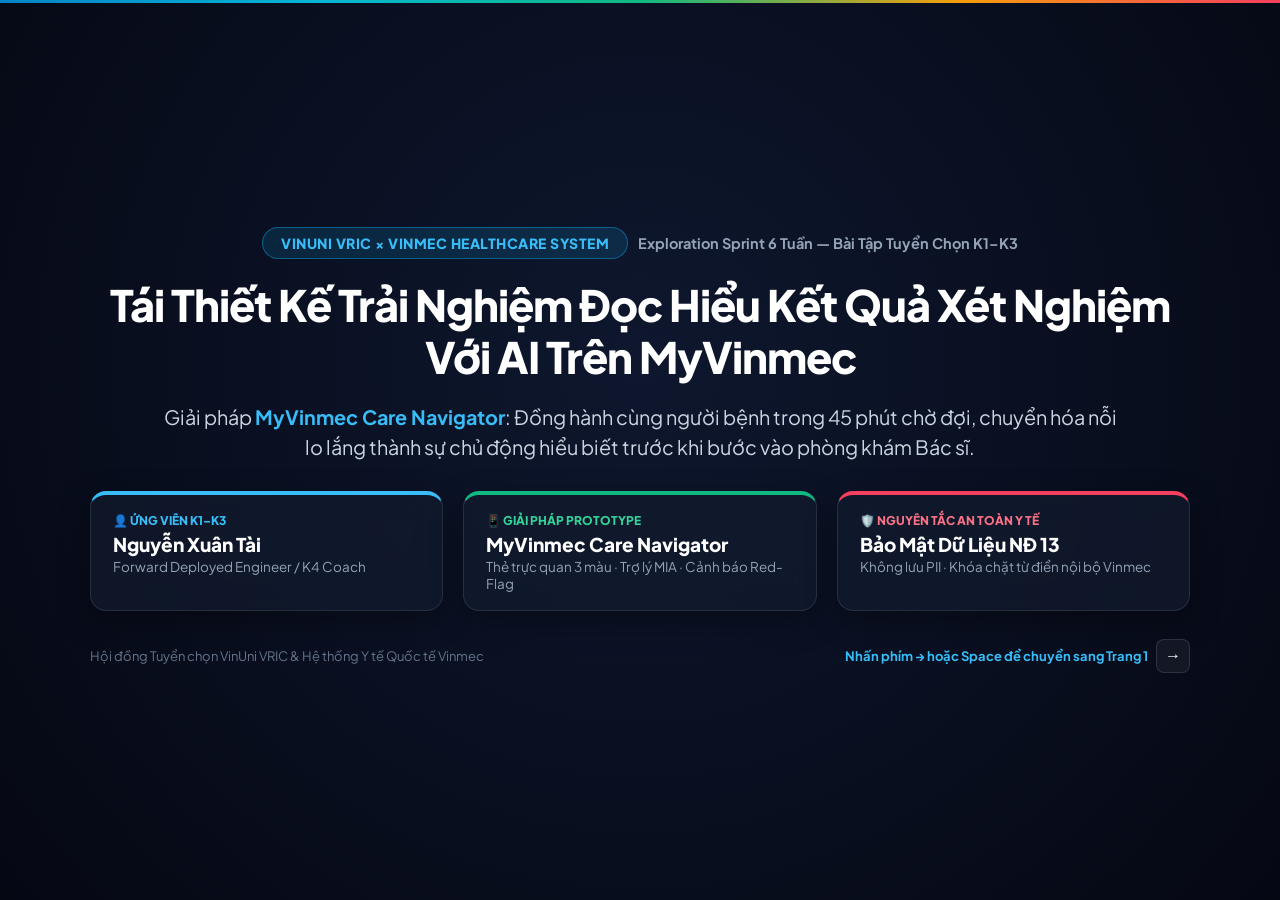
==== commit 927aea1b: "fix(slides): remove intrusive dock, eliminate tacky neon button, fix SVG collisions, establish natur" ====
--- a/slides/presentation-visual.html
+++ b/slides/presentation-visual.html
@@ -3,1380 +3,1314 @@
 <head>
   <meta charset="UTF-8">
   <meta name="viewport" content="width=device-width, initial-scale=1.0">
-  <title>Vinmec x VRIC — Executive Visual Presentation (Bản Trực Quan Tinh Gọn 16:9)</title>
+  <title>Vinmec x VRIC — MyVinmec Care Navigator (Bản Trực Quan Tinh Gọn 16:9)</title>
   <link rel="preconnect" href="https://fonts.googleapis.com">
   <link rel="preconnect" href="https://fonts.gstatic.com" crossorigin>
-  <link href="https://fonts.googleapis.com/css2?family=Plus+Jakarta+Sans:wght@400;500;600;700;800;900&family=JetBrains+Mono:wght@400;600;700;800;900&display=swap" rel="stylesheet">
+  <link href="https://fonts.googleapis.com/css2?family=Plus+Jakarta+Sans:wght@400;500;600;700;800;900&family=JetBrains+Mono:wght@500;700;800&display=swap" rel="stylesheet">
   <style>
     *, *::before, *::after {
       box-sizing: border-box;
       margin: 0;
       padding: 0;
     }
+
+    :root {
+      --bg-dark: #070c18;
+      --bg-card: rgba(18, 27, 46, 0.72);
+      --border-card: rgba(255, 255, 255, 0.1);
+      --accent-cyan: #06b6d4;
+      --accent-blue: #0284c7;
+      --accent-emerald: #10b981;
+      --accent-amber: #f59e0b;
+      --accent-rose: #f43f5e;
+      --text-white: #ffffff;
+      --text-muted: #94a3b8;
+      --text-dim: #64748b;
+    }
     
     html, body {
       width: 100vw;
       height: 100vh;
       overflow: hidden;
-      background: #040711;
+      background: var(--bg-dark);
       color: #f8fafc;
       font-family: 'Plus Jakarta Sans', -apple-system, BlinkMacSystemFont, sans-serif;
       -webkit-font-smoothing: antialiased;
       user-select: none;
     }
 
-    /* Outer Stage Wrapper: Căn giữa tuyệt đối trên mọi độ phân giải & mức zoom */
+    /* Screen Stage: 100% viewport, centers slide canvas */
     .app-screen {
       width: 100vw;
       height: 100vh;
       display: flex;
       flex-direction: column;
-      align-items: center;
-      justify-content: center;
       position: relative;
       overflow: hidden;
-      background: radial-gradient(circle at 50% 50%, #0a1124 0%, #040711 100%);
-    }
-
-    /* Thin Global RGB Progress Line */
+      background: radial-gradient(circle at 50% 40%, #0e172e 0%, #050813 100%);
+    }
+
+    /* Top RGB Thin Line */
     .global-rgb-bar {
-      position: fixed;
+      position: absolute;
       top: 0;
       left: 0;
       width: 100%;
       height: 3px;
-      background: linear-gradient(90deg, #0ea5e9, #10b981, #f59e0b, #f43f5e);
+      background: linear-gradient(90deg, #0284c7, #06b6d4, #10b981, #f59e0b, #f43f5e);
       z-index: 100;
-      opacity: 0.9;
-    }
-
-    /* 16:9 Presentation Stage - CHUẨN TỶ LỆ KHÔNG BAO GIỜ BỊ KHUYẾT CHÂN TRANG */
+    }
+
+    /* Slide Panes Container - Fills screen with generous margin */
     .slide-viewport {
+      flex: 1;
+      width: 100%;
+      height: 100%;
+      position: relative;
+      overflow: hidden;
+    }
+
+    /* Individual Slide: Strict Single Page (Zero scroll, instant switch) */
+    .slide-pane {
+      display: none !important;
+      width: 100%;
+      height: 100%;
+      padding: clamp(20px, 3vh, 32px) clamp(28px, 3.5vw, 56px);
+      box-sizing: border-box;
+      flex-direction: column;
+      justify-content: space-between;
+      overflow: hidden;
+    }
+
+    .slide-pane.active {
+      display: flex !important;
+    }
+
+    /* ==============================================================
+       HEADER HUD (Clean, professional, integrated navigation)
+       ============================================================== */
+    .slide-header {
+      display: flex;
+      justify-content: space-between;
+      align-items: center;
+      padding-bottom: clamp(10px, 1.4vh, 14px);
+      border-bottom: 1px solid rgba(255, 255, 255, 0.08);
+      margin-bottom: clamp(12px, 1.6vh, 18px);
+      flex-shrink: 0;
+    }
+
+    .header-left {
+      display: flex;
+      align-items: center;
+      gap: 14px;
+    }
+
+    .brand-pill {
+      background: rgba(14, 165, 233, 0.15);
+      border: 1px solid rgba(14, 165, 233, 0.45);
+      color: #38bdf8;
+      padding: 5px 14px;
+      border-radius: 999px;
+      font-size: 13px;
+      font-weight: 800;
+      letter-spacing: 0.5px;
+      text-transform: uppercase;
+    }
+
+    .header-topic {
+      color: #94a3b8;
+      font-size: 14px;
+      font-weight: 600;
+    }
+
+    .header-right {
+      display: flex;
+      align-items: center;
+      gap: 10px;
+    }
+
+    .slide-counter {
+      font-family: 'JetBrains Mono', monospace;
+      font-size: 14px;
+      font-weight: 800;
+      color: #38bdf8;
+      background: rgba(14, 165, 233, 0.1);
+      border: 1px solid rgba(14, 165, 233, 0.3);
+      padding: 5px 14px;
+      border-radius: 8px;
+      display: flex;
+      align-items: center;
+      gap: 4px;
+    }
+
+    .nav-arrow-btn {
+      width: 34px;
+      height: 34px;
+      border-radius: 8px;
+      border: 1px solid rgba(255, 255, 255, 0.12);
+      background: rgba(255, 255, 255, 0.05);
+      color: #ffffff;
+      font-size: 16px;
+      font-weight: 700;
+      cursor: pointer;
+      display: flex;
+      align-items: center;
+      justify-content: center;
+      transition: all 0.15s ease;
+      outline: none;
+    }
+    .nav-arrow-btn:hover {
+      background: #0284c7;
+      border-color: #38bdf8;
+      transform: scale(1.05);
+    }
+    .nav-arrow-btn:disabled {
+      opacity: 0.3;
+      cursor: not-allowed;
+      transform: none;
+    }
+
+    /* ==============================================================
+       TITLE & SUBTITLE (Balanced, highly legible typography)
+       ============================================================== */
+    .slide-headline {
+      margin-bottom: clamp(14px, 2vh, 22px);
+      flex-shrink: 0;
+    }
+
+    .slide-title {
+      font-size: clamp(26px, 3.4vh, 36px);
+      font-weight: 900;
+      line-height: 1.2;
+      color: #ffffff;
+      letter-spacing: -0.6px;
+      margin-bottom: 6px;
+    }
+
+    .slide-subtitle {
+      font-size: clamp(15px, 1.9vh, 18px);
+      color: #94a3b8;
+      line-height: 1.45;
+      max-width: 1200px;
+    }
+
+    /* ==============================================================
+       SLIDE BODY (Evenly spaced, fills available canvas without dead zones)
+       ============================================================== */
+    .slide-body {
+      flex: 1;
+      display: flex;
+      gap: clamp(16px, 2vw, 28px);
+      min-height: 0;
+      overflow: hidden;
+    }
+
+    /* Reusable Cards */
+    .card {
+      background: var(--bg-card);
+      backdrop-filter: blur(16px);
+      border: 1px solid var(--border-card);
+      border-radius: 16px;
+      padding: clamp(18px, 2.4vh, 26px);
+      display: flex;
+      flex-direction: column;
+      position: relative;
+      min-height: 0;
+      box-sizing: border-box;
+      box-shadow: 0 10px 30px rgba(0, 0, 0, 0.35);
+    }
+
+    /* Equal 3-Column Layout */
+    .grid-3 {
+      display: grid;
+      grid-template-columns: repeat(3, 1fr);
+      gap: clamp(16px, 1.8vw, 24px);
+      width: 100%;
+      height: 100%;
+      min-height: 0;
+    }
+
+    /* Giant Number Callout */
+    .giant-stat {
+      font-family: 'JetBrains Mono', monospace;
+      font-size: clamp(48px, 6.2vh, 68px);
+      font-weight: 900;
+      line-height: 1;
+      letter-spacing: -1.5px;
+      margin-bottom: 8px;
+    }
+    .stat-label {
+      font-size: 13px;
+      font-weight: 800;
+      text-transform: uppercase;
+      letter-spacing: 0.8px;
+      color: #94a3b8;
+    }
+
+    /* Badges & Chips */
+    .tag {
+      display: inline-flex;
+      align-items: center;
+      gap: 6px;
+      padding: 4px 12px;
+      border-radius: 999px;
+      font-size: 12px;
+      font-weight: 800;
+      text-transform: uppercase;
+      letter-spacing: 0.5px;
+      width: fit-content;
+    }
+    .tag-rose { background: rgba(244, 63, 94, 0.15); color: #fb7185; border: 1px solid rgba(244, 63, 94, 0.4); }
+    .tag-blue { background: rgba(14, 165, 233, 0.15); color: #38bdf8; border: 1px solid rgba(14, 165, 233, 0.4); }
+    .tag-emerald { background: rgba(16, 185, 129, 0.15); color: #34d399; border: 1px solid rgba(16, 185, 129, 0.4); }
+    .tag-amber { background: rgba(245, 158, 11, 0.15); color: #fbbf24; border: 1px solid rgba(245, 158, 11, 0.4); }
+
+    /* Visual Media Containers */
+    .media-box {
+      border-radius: 16px;
+      overflow: hidden;
+      border: 1px solid rgba(255, 255, 255, 0.12);
+      box-shadow: 0 16px 36px rgba(0, 0, 0, 0.55);
       width: 100%;
       height: 100%;
       display: flex;
       align-items: center;
       justify-content: center;
       position: relative;
-      overflow: hidden;
-    }
-
-    .slide-pane {
-      display: none !important;
-      width: 100%;
-      height: 100%;
-      max-width: min(100vw, calc(100vh * 16 / 9));
-      max-height: min(100vh, calc(100vw * 9 / 16));
-      aspect-ratio: 16 / 9;
-      box-sizing: border-box;
-      overflow: hidden;
-      position: relative;
-      padding: clamp(14px, 2.2vh, 28px) clamp(20px, 2.8vw, 44px);
-      background: radial-gradient(circle at 85% 15%, rgba(14, 165, 233, 0.16) 0%, transparent 45%),
-                  radial-gradient(circle at 15% 85%, rgba(16, 185, 129, 0.1) 0%, transparent 45%),
-                  #070b16;
-      border: 1px solid rgba(255, 255, 255, 0.08);
-      box-shadow: 0 20px 60px rgba(0, 0, 0, 0.7);
-    }
-
-    /* Zero-Jitter Instant Display */
-    .slide-pane.active {
-      display: flex !important;
-      flex-direction: column;
-      justify-content: space-between;
-    }
-
-    /* ==============================================================
-       HEADER HUD
-       ============================================================== */
-    .slide-header {
-      display: flex;
-      justify-content: space-between;
-      align-items: center;
-      margin-bottom: clamp(6px, 1.1vh, 12px);
-      border-bottom: 1px solid rgba(255, 255, 255, 0.08);
-      padding-bottom: clamp(6px, 0.9vh, 10px);
-      flex-shrink: 0;
-    }
-    .badge-wrap {
-      display: flex;
-      align-items: center;
-      gap: 12px;
-    }
-    .brand-badge {
-      background: rgba(14, 165, 233, 0.15);
-      border: 1px solid rgba(14, 165, 233, 0.45);
-      color: #38bdf8;
-      padding: 3px 12px;
-      border-radius: 999px;
-      font-size: clamp(10.5px, 1.2vh, 12.5px);
-      font-weight: 800;
-      letter-spacing: 0.6px;
-      text-transform: uppercase;
-    }
-    .slide-category {
-      color: #94a3b8;
-      font-size: clamp(11.5px, 1.3vh, 14px);
-      font-weight: 600;
-    }
-    .slide-num-badge {
-      font-family: 'JetBrains Mono', monospace;
-      font-size: clamp(11px, 1.2vh, 13px);
-      font-weight: 700;
-      color: #38bdf8;
-      background: rgba(14, 165, 233, 0.08);
-      padding: 3px 10px;
-      border-radius: 6px;
-      border: 1px solid rgba(14, 165, 233, 0.25);
-    }
-    .slide-title {
-      font-size: clamp(20px, 2.7vh, 32px);
-      font-weight: 900;
-      line-height: 1.18;
-      color: #ffffff;
-      margin-bottom: clamp(2px, 0.4vh, 5px);
-      letter-spacing: -0.5px;
-      flex-shrink: 0;
-    }
-    .slide-subtitle {
-      font-size: clamp(12px, 1.45vh, 15px);
-      color: #94a3b8;
-      line-height: 1.35;
-      margin-bottom: clamp(8px, 1.3vh, 14px);
-      flex-shrink: 0;
-    }
-    .slide-body {
-      flex: 1;
-      display: flex;
-      gap: clamp(12px, 1.6vw, 22px);
       min-height: 0;
-      overflow: hidden;
-    }
-
-    /* Cards & Components */
-    .card {
-      background: rgba(26, 36, 56, 0.52);
-      backdrop-filter: blur(16px);
-      border: 1px solid rgba(255, 255, 255, 0.08);
-      border-radius: 14px;
-      padding: clamp(12px, 1.6vh, 18px);
-      display: flex;
-      flex-direction: column;
-      position: relative;
-      min-height: 0;
-      box-sizing: border-box;
-    }
-    .col-3 {
-      display: grid;
-      grid-template-columns: repeat(3, 1fr);
-      gap: clamp(12px, 1.4vw, 18px);
-      width: 100%;
-      height: 100%;
-      min-height: 0;
-    }
-
-    /* Giant Numbers */
-    .giant-stat {
-      font-size: clamp(38px, 5.2vh, 56px);
-      font-weight: 900;
-      font-family: 'JetBrains Mono', monospace;
-      line-height: 1;
-      letter-spacing: -1px;
-      margin-bottom: 4px;
-      flex-shrink: 0;
-    }
-    .stat-label {
-      font-size: clamp(10.5px, 1.1vh, 12px);
-      color: #94a3b8;
-      font-weight: 800;
-      text-transform: uppercase;
-      letter-spacing: 0.5px;
-      flex-shrink: 0;
-    }
-
-    /* Pills */
-    .pill {
-      display: inline-flex;
-      align-items: center;
-      gap: 5px;
-      padding: 3px 9px;
-      border-radius: 999px;
-      font-size: clamp(10px, 1vh, 11.5px);
-      font-weight: 800;
-      letter-spacing: 0.4px;
-      text-transform: uppercase;
-      flex-shrink: 0;
-    }
-    .pill-red { background: rgba(244, 63, 94, 0.18); color: #fb7185; border: 1px solid rgba(244, 63, 94, 0.4); }
-    .pill-green { background: rgba(16, 185, 129, 0.18); color: #34d399; border: 1px solid rgba(16, 185, 129, 0.4); }
-    .pill-blue { background: rgba(14, 165, 233, 0.18); color: #38bdf8; border: 1px solid rgba(14, 165, 233, 0.4); }
-    .pill-amber { background: rgba(245, 158, 11, 0.18); color: #fbbf24; border: 1px solid rgba(245, 158, 11, 0.4); }
-
-    /* Visual Image Frames */
-    .visual-frame {
-      border-radius: 14px;
-      overflow: hidden;
-      border: 1px solid rgba(255, 255, 255, 0.12);
-      box-shadow: 0 12px 28px -6px rgba(0, 0, 0, 0.6);
-      height: 100%;
-      width: 100%;
-      display: flex;
-      justify-content: center;
-      align-items: center;
-      position: relative;
-      min-height: 0;
-    }
-    .visual-frame img {
+    }
+    .media-box img {
       width: 100%;
       height: 100%;
       object-fit: cover;
       display: block;
     }
-    .phone-fit {
+    .phone-mockup {
       height: 100%;
       width: auto;
       max-width: 100%;
       object-fit: contain !important;
-      border-radius: 16px;
-    }
-
-    /* Mini Footnote in slide */
-    .slide-footnote {
+      border-radius: 20px;
+    }
+
+    /* ==============================================================
+       FOOTER BAR (In-canvas, never floating, never overlaps content)
+       ============================================================== */
+    .slide-footer {
       display: flex;
       justify-content: space-between;
       align-items: center;
-      padding-top: clamp(4px, 0.7vh, 8px);
-      margin-top: clamp(6px, 0.9vh, 10px);
-      border-top: 1px solid rgba(255, 255, 255, 0.06);
-      font-size: clamp(9.5px, 1.1vh, 11.5px);
+      padding-top: clamp(8px, 1.2vh, 14px);
+      margin-top: clamp(10px, 1.4vh, 16px);
+      border-top: 1px solid rgba(255, 255, 255, 0.08);
+      font-size: 13px;
       color: #64748b;
       flex-shrink: 0;
     }
 
     /* ==============================================================
-       LOBBY SLIDE (SLIDE 0) FLOATING NEON ARROW BUTTON
+       PRINT STYLES (Clean PDF Export without breaks)
        ============================================================== */
-    .lobby-next-btn {
-      position: absolute;
-      bottom: 28px;
-      right: 36px;
-      z-index: 60;
-      background: rgba(15, 23, 42, 0.65);
-      backdrop-filter: blur(16px);
-      border: 1.5px solid rgba(249, 115, 22, 0.75);
-      border-radius: 999px;
-      padding: 10px 24px;
-      display: flex;
-      align-items: center;
-      gap: 3px;
-      cursor: pointer;
-      box-shadow: 0 0 24px rgba(249, 115, 22, 0.35);
-      transition: transform 0.2s ease, border-color 0.2s ease, box-shadow 0.2s ease;
-      outline: none;
-    }
-    .lobby-next-btn:hover {
-      transform: translateX(4px) scale(1.05);
-      border-color: #f97316;
-      box-shadow: 0 0 32px rgba(249, 115, 22, 0.6);
-    }
-    .chevron-arrow {
-      font-size: 26px;
-      font-weight: 900;
-      color: #f97316;
-      display: inline-block;
-      line-height: 1;
-      animation: chevronArrowFlow 1.6s infinite ease-in-out;
-    }
-    .chevron-arrow:nth-child(1) { animation-delay: 0s; opacity: 0.35; }
-    .chevron-arrow:nth-child(2) { animation-delay: 0.2s; opacity: 0.65; }
-    .chevron-arrow:nth-child(3) { animation-delay: 0.4s; opacity: 1; }
-
-    @keyframes chevronArrowFlow {
-      0%, 100% { opacity: 0.25; transform: translateX(0); }
-      50% { opacity: 1; transform: translateX(3px); }
-    }
-
-    /* ==============================================================
-       PRESENTATION FOOTER DOCK (SLIDES 1 - 10)
-       ============================================================== */
-    .presentation-dock {
-      position: fixed;
-      bottom: 12px;
-      left: 50%;
-      transform: translateX(-50%);
-      z-index: 90;
-      background: rgba(15, 23, 42, 0.88);
-      backdrop-filter: blur(16px);
-      border: 1px solid rgba(255, 255, 255, 0.12);
-      border-radius: 999px;
-      padding: 5px 16px;
-      display: flex;
-      align-items: center;
-      gap: 14px;
-      box-shadow: 0 10px 30px rgba(0, 0, 0, 0.5);
-    }
-
-    .dock-btn {
-      background: rgba(255, 255, 255, 0.08);
-      border: 1px solid rgba(255, 255, 255, 0.15);
-      color: #f8fafc;
-      width: 30px;
-      height: 30px;
-      border-radius: 50%;
-      display: flex;
-      align-items: center;
-      justify-content: center;
-      cursor: pointer;
-      font-size: 14px;
-      font-weight: 800;
-      transition: all 0.15s ease;
-      outline: none;
-    }
-    .dock-btn:hover {
-      background: #0ea5e9;
-      border-color: #38bdf8;
-      color: #ffffff;
-      transform: scale(1.08);
-    }
-    .dock-btn:disabled {
-      opacity: 0.3;
-      cursor: not-allowed;
-      transform: none !important;
-    }
-
-    .dock-counter {
-      font-family: 'JetBrains Mono', monospace;
-      font-size: 12px;
-      font-weight: 800;
-      color: #38bdf8;
-      display: flex;
-      align-items: center;
-      gap: 4px;
-    }
-    .dock-counter .slash { color: #64748b; }
-
-    /* Interactive Slide Dots/Pills */
-    .dock-pills {
-      display: flex;
-      align-items: center;
-      gap: 5px;
-      border-left: 1px solid rgba(255, 255, 255, 0.12);
-      border-right: 1px solid rgba(255, 255, 255, 0.12);
-      padding: 0 10px;
-    }
-    .dock-pill {
-      width: 22px;
-      height: 22px;
-      border-radius: 6px;
-      background: rgba(255, 255, 255, 0.06);
-      border: 1px solid rgba(255, 255, 255, 0.1);
-      color: #94a3b8;
-      font-size: 10px;
-      font-weight: 700;
-      font-family: 'JetBrains Mono', monospace;
-      display: flex;
-      align-items: center;
-      justify-content: center;
-      cursor: pointer;
-      transition: all 0.15s ease;
-    }
-    .dock-pill:hover {
-      border-color: #38bdf8;
-      color: #38bdf8;
-    }
-    .dock-pill.active {
-      background: #0ea5e9;
-      border-color: #38bdf8;
-      color: #ffffff;
-      font-weight: 800;
-      box-shadow: 0 0 10px rgba(14, 165, 233, 0.5);
-    }
-
-    .dock-fs-btn {
-      background: transparent;
-      border: none;
-      color: #94a3b8;
-      font-size: 14px;
-      cursor: pointer;
-      padding: 2px 6px;
-      border-radius: 4px;
-      transition: color 0.15s;
-    }
-    .dock-fs-btn:hover { color: #ffffff; }
-
     @media print {
       body, html, .app-screen, .slide-viewport {
         width: 1920px;
         height: auto;
         overflow: visible;
         display: block;
-        background: #070b16;
+        background: #070c18;
       }
-      .global-rgb-bar, .presentation-dock, .lobby-next-btn {
+      .global-rgb-bar, .nav-arrow-btn {
         display: none !important;
       }
       .slide-pane {
         display: flex !important;
         width: 1920px !important;
         height: 1080px !important;
-        max-width: 1920px !important;
-        max-height: 1080px !important;
         page-break-after: always !important;
         break-after: page !important;
-        margin-bottom: 20px;
+        padding: 48px 64px !important;
       }
     }
   </style>
 </head>
 <body>
 
-  <div class="app-screen" id="appScreen">
-    <!-- Thin RGB Top Progress Bar -->
-    <div class="global-rgb-bar" id="rgbBar"></div>
-
-    <!-- 16:9 Viewport Area -->
-    <main class="slide-viewport" id="slideViewport">
-
-      <!-- ========================================== -->
-      <!-- SLIDE 0: TRANG BÌA (HERO VISUAL LOBBY)     -->
-      <!-- ========================================== -->
-      <section class="slide-pane active" id="slide-0" data-slide="0" style="justify-content: center; align-items: center; text-align: center; background: radial-gradient(circle at 50% 45%, rgba(14, 165, 233, 0.22) 0%, rgba(7, 11, 22, 0.98) 75%);">
-        <div style="max-width: 95%; margin: auto; display: flex; flex-direction: column; align-items: center;">
-          <div style="display: inline-flex; align-items: center; gap: 8px; margin-bottom: clamp(10px, 1.6vh, 18px);">
-            <span class="brand-badge" style="font-size: clamp(11.5px, 1.2vh, 13.5px); padding: 5px 18px;">VinUni VRIC × Vinmec Healthcare System</span>
-            <span style="color: #94a3b8; font-weight: 600; font-size: clamp(12px, 1.3vh, 14.5px);">Exploration Sprint 6 Tuần — Bài Tập Tuyển Chọn K1–K3</span>
-          </div>
+  <div class="app-screen">
+    <!-- Top RGB Bar -->
+    <div class="global-rgb-bar"></div>
+
+    <!-- Viewport -->
+    <main class="slide-viewport">
+
+      <!-- ======================================================== -->
+      <!-- SLIDE 0: TRANG BÌA (EXECUTIVE HERO DECK)                  -->
+      <!-- ======================================================== -->
+      <section class="slide-pane active" id="slide-0" style="justify-content: center; align-items: center; text-align: center;">
+        <div style="max-width: 1100px; width: 100%; margin: auto; display: flex; flex-direction: column; align-items: center; gap: clamp(14px, 2.2vh, 26px);">
           
-          <h1 style="font-size: clamp(26px, 3.8vh, 46px); font-weight: 900; line-height: 1.16; color: #ffffff; margin-bottom: clamp(8px, 1.4vh, 16px); letter-spacing: -0.8px; max-width: 1050px;">
+          <div style="display: inline-flex; align-items: center; gap: 10px;">
+            <span class="brand-pill" style="font-size: 14px; padding: 6px 18px;">VinUni VRIC × Vinmec Healthcare System</span>
+            <span style="color: #94a3b8; font-weight: 700; font-size: 14.5px;">Exploration Sprint 6 Tuần — Bài Tập Tuyển Chọn K1–K3</span>
+          </div>
+
+          <h1 style="font-size: clamp(32px, 4.8vh, 52px); font-weight: 900; line-height: 1.2; color: #ffffff; letter-spacing: -1px;">
             Tái Thiết Kế Trải Nghiệm Đọc Hiểu Kết Quả Xét Nghiệm Với AI Trên MyVinmec
           </h1>
-          
-          <p style="font-size: clamp(14px, 1.8vh, 19px); color: #94a3b8; margin-bottom: clamp(16px, 2.5vh, 26px); max-width: 880px; line-height: 1.45;">
-            Chuyển hóa <span style="color: #f43f5e; font-weight: 900;">"vùng trũng lo âu" 45 phút</span> chờ đợi thành khoảng thời gian người bệnh được trao quyền hiểu biết và chuẩn bị trao đổi cùng Bác sĩ.
+
+          <p style="font-size: clamp(16px, 2.2vh, 21px); color: #cbd5e1; line-height: 1.5; max-width: 960px;">
+            Giải pháp <strong style="color: #38bdf8;">MyVinmec Care Navigator</strong>: Đồng hành cùng người bệnh trong 45 phút chờ đợi, chuyển hóa nỗi lo lắng thành sự chủ động hiểu biết trước khi bước vào phòng khám Bác sĩ.
           </p>
-          
-          <!-- Hàng Ngang 3 Thẻ Thông Tin Ngắn Gọn (Highlights Row Chuẩn Quy Tắc) -->
-          <div style="display: grid; grid-template-columns: repeat(3, 1fr); gap: clamp(10px, 1.4vw, 18px); width: 100%; max-width: 960px; margin-bottom: clamp(14px, 2vh, 22px);">
-            <div class="card" style="border-top: 3px solid #38bdf8; padding: 12px 14px; text-align: left;">
-              <div style="font-size: 11px; color: #38bdf8; font-weight: 800; text-transform: uppercase;">👤 ỨNG VIÊN K1–K3</div>
-              <div style="font-size: clamp(14px, 1.6vh, 17px); font-weight: 800; color: #ffffff; margin-top: 2px;">Nguyễn Xuân Tài</div>
-              <div style="font-size: 11.5px; color: #94a3b8;">Forward Deployed Engineer / K4 Coach</div>
-            </div>
-            
-            <div class="card" style="border-top: 3px solid #10b981; padding: 12px 14px; text-align: left;">
-              <div style="font-size: 11px; color: #34d399; font-weight: 800; text-transform: uppercase;">📱 GIẢI PHÁP PROTOTYPE</div>
-              <div style="font-size: clamp(14px, 1.6vh, 17px); font-weight: 800; color: #ffffff; margin-top: 2px;">MyVinmec Care Navigator</div>
-              <div style="font-size: 11.5px; color: #94a3b8;">Thẻ đo 3 màu · Trợ lý MIA · Red-Flag</div>
-            </div>
-
-            <div class="card" style="border-top: 3px solid #f43f5e; padding: 12px 14px; text-align: left;">
-              <div style="font-size: 11px; color: #fb7185; font-weight: 800; text-transform: uppercase;">⏱️ CAM KẾT CHẤT LƯỢNG</div>
-              <div style="font-size: clamp(14px, 1.6vh, 17px); font-weight: 800; color: #ffffff; margin-top: 2px;">100% Tuân Thủ NĐ 13</div>
-              <div style="font-size: 11.5px; color: #94a3b8;">Zero PII Leak · Local Grounded RAG</div>
-            </div>
-          </div>
-
-          <div style="color: #64748b; font-size: 11.5px;">
-            19/10/2026 · Hạn nộp 23h59 GMT+7 · Hội đồng Khoa học VRIC & Hệ thống Y tế Quốc tế Vinmec
-          </div>
-        </div>
-
-        <!-- Nút Mũi Tên Neon Nổi Độc Lập Ở Góc Dưới Phải >>> (Slide Design Iron Rule) -->
-        <button class="lobby-next-btn" onclick="nextSlide()" title="Bắt đầu thuyết trình (Phím → hoặc Space)">
-          <span class="chevron-arrow">›</span>
-          <span class="chevron-arrow">›</span>
-          <span class="chevron-arrow">›</span>
-        </button>
+
+          <!-- 3 Thẻ Trọng Tâm Cân Đối Đều Nhau -->
+          <div style="display: grid; grid-template-columns: repeat(3, 1fr); gap: 20px; width: 100%; margin-top: 10px;">
+            <div class="card" style="border-top: 4px solid #38bdf8; text-align: left; padding: 18px 22px;">
+              <div style="font-size: 12px; color: #38bdf8; font-weight: 800; text-transform: uppercase;">👤 ỨNG VIÊN K1–K3</div>
+              <div style="font-size: 19px; font-weight: 800; color: #ffffff; margin-top: 4px;">Nguyễn Xuân Tài</div>
+              <div style="font-size: 13.5px; color: #94a3b8; margin-top: 2px;">Forward Deployed Engineer / K4 Coach</div>
+            </div>
+
+            <div class="card" style="border-top: 4px solid #10b981; text-align: left; padding: 18px 22px;">
+              <div style="font-size: 12px; color: #34d399; font-weight: 800; text-transform: uppercase;">📱 GIẢI PHÁP PROTOTYPE</div>
+              <div style="font-size: 19px; font-weight: 800; color: #ffffff; margin-top: 4px;">MyVinmec Care Navigator</div>
+              <div style="font-size: 13.5px; color: #94a3b8; margin-top: 2px;">Thẻ trực quan 3 màu · Trợ lý MIA · Cảnh báo Red-Flag</div>
+            </div>
+
+            <div class="card" style="border-top: 4px solid #f43f5e; text-align: left; padding: 18px 22px;">
+              <div style="font-size: 12px; color: #fb7185; font-weight: 800; text-transform: uppercase;">🛡️ NGUYÊN TẮC AN TOÀN Y TẾ</div>
+              <div style="font-size: 19px; font-weight: 800; color: #ffffff; margin-top: 4px;">Bảo Mật Dữ Liệu NĐ 13</div>
+              <div style="font-size: 13.5px; color: #94a3b8; margin-top: 2px;">Không lưu PII · Khóa chặt từ điển nội bộ Vinmec</div>
+            </div>
+          </div>
+
+          <div style="display: flex; align-items: center; justify-content: space-between; width: 100%; color: #64748b; font-size: 13px; margin-top: 8px;">
+            <span>Hội đồng Tuyển chọn VinUni VRIC & Hệ thống Y tế Quốc tế Vinmec</span>
+            <span style="display: flex; align-items: center; gap: 8px; color: #38bdf8; font-weight: 700;">
+              <span>Nhấn phím → hoặc Space để chuyển sang Trang 1</span>
+              <button class="nav-arrow-btn" onclick="nextSlide()" title="Sang trang tiếp theo">→</button>
+            </span>
+          </div>
+        </div>
       </section>
 
 
-      <!-- ==================================================== -->
-      <!-- SLIDE 01: BỐI CẢNH - VÙNG TRŨNG LO ÂU (VISUAL EVIDENCE)-->
-      <!-- ==================================================== -->
-      <section class="slide-pane" id="slide-1" data-slide="1">
-        <div class="slide-header">
-          <div class="badge-wrap">
-            <span class="brand-badge">01. Bối Cảnh Thực Tế</span>
-            <span class="slide-category">Vùng Trũng Thông Tin & Điểm Mù Ứng Dụng MyVinmec</span>
-          </div>
-          <div class="slide-num-badge">Trang 01 / 10</div>
-        </div>
-        <h2 class="slide-title">45 Phút "Vùng Trũng Thông Tin" Tại Sảnh Chờ Bệnh Viện</h2>
-        <div class="slide-subtitle">Trả kết quả nhanh qua app nhưng thiếu ngữ cảnh giải thích đời thường, kích hoạt hội chứng Scanxiety & Cyberchondria.</div>
+      <!-- ======================================================== -->
+      <!-- SLIDE 01: BỐI CẢNH - KHOẢNG TRỐNG 45 PHÚT CHỜ ĐỢI        -->
+      <!-- ======================================================== -->
+      <section class="slide-pane" id="slide-1">
+        <header class="slide-header">
+          <div class="header-left">
+            <span class="brand-pill">01. Bối Cảnh Thực Tế</span>
+            <span class="header-topic">Khoảng Trống Chờ Đợi & Điểm Mù Khi Đọc Kết Quả Xét Nghiệm</span>
+          </div>
+          <div class="header-right">
+            <div class="slide-counter">Trang 01 / 10</div>
+            <button class="nav-arrow-btn" onclick="prevSlide()" title="Trang trước (←)">←</button>
+            <button class="nav-arrow-btn" onclick="nextSlide()" title="Trang sau (→)">→</button>
+          </div>
+        </header>
+
+        <div class="slide-headline">
+          <h2 class="slide-title">Khoảng Trống 45 Phút Chờ Đợi Giữa Xét Nghiệm Và Gặp Bác Sĩ</h2>
+          <p class="slide-subtitle">Ứng dụng trả kết quả nhanh chóng, nhưng các chỉ số viết tắt chuyên môn dễ khiến người bệnh băn khoăn và tự tra cứu thông tin thiếu kiểm chứng.</p>
+        </div>
 
         <div class="slide-body">
-          <!-- Ảnh 1: Bệnh nhân lo âu tại sảnh Vinmec -->
-          <div style="flex: 1.1; display: flex; flex-direction: column; height: 100%; min-height: 0;">
-            <div class="visual-frame">
-              <img src="images/hospital_scanxiety_patient.jpg" alt="Bệnh nhân lo âu tại sảnh chờ Vinmec">
-              <div style="position: absolute; bottom: 0; left: 0; right: 0; background: linear-gradient(transparent, rgba(7, 11, 22, 0.95)); padding: 12px 16px;">
-                <div style="color: #fb7185; font-weight: 800; font-size: 11.5px; text-transform: uppercase;">⚠️ Thực trạng sảnh chờ:</div>
-                <div style="color: #f8fafc; font-size: 13px; font-weight: 600;">Người bệnh ngồi xem kết quả số trong bất an, không có ai hỗ trợ giải thích.</div>
-              </div>
-            </div>
-          </div>
-
-          <!-- Ảnh 2: UI Mockup MyVinmec bôi đỏ chữ viết tắt (Khử định danh N.V.A) -->
-          <div style="flex: 0.8; display: flex; flex-direction: column; align-items: center; justify-content: center; height: 100%; min-height: 0;">
-            <div class="visual-frame" style="background: transparent; border: none; box-shadow: none;">
-              <img src="images/myvinmec_evidence.png" alt="UI MyVinmec khoanh đỏ điểm mù" class="phone-fit">
-            </div>
-          </div>
-
-          <!-- Cột 3: 2 Số liệu tử huyệt cực đại -->
-          <div style="flex: 0.9; display: flex; flex-direction: column; gap: clamp(10px, 1.4vh, 16px); justify-content: center; height: 100%; min-height: 0;">
-            <div class="card" style="border-left: 4px solid #f43f5e; padding: clamp(12px, 1.6vh, 18px); flex: 1; justify-content: center;">
+          <!-- Ảnh sảnh bệnh viện Vinmec -->
+          <div style="flex: 1.1; display: flex; flex-direction: column; min-height: 0;">
+            <div class="media-box">
+              <img src="images/hospital_scanxiety_patient.jpg" alt="Bệnh nhân ngồi chờ tại sảnh Vinmec">
+              <div style="position: absolute; bottom: 0; left: 0; right: 0; background: linear-gradient(transparent, rgba(7, 12, 24, 0.95)); padding: 16px 20px;">
+                <div style="color: #fb7185; font-weight: 800; font-size: 13px; text-transform: uppercase;">⚠️ Thực tế quan sát tại sảnh viện:</div>
+                <div style="color: #ffffff; font-size: 15px; font-weight: 600; margin-top: 2px;">Người bệnh ngồi xem kết quả số trong bất an, không có ai hỗ trợ giải thích tức thì.</div>
+              </div>
+            </div>
+          </div>
+
+          <!-- UI Mockup MyVinmec thật có khoanh tròn chỉ số -->
+          <div style="flex: 0.85; display: flex; align-items: center; justify-content: center; min-height: 0;">
+            <div class="media-box" style="background: transparent; border: none; box-shadow: none;">
+              <img src="images/myvinmec_evidence.png" alt="Mockup app MyVinmec thật" class="phone-mockup">
+            </div>
+          </div>
+
+          <!-- 2 Thẻ số liệu đòn bẩy lớn -->
+          <div style="flex: 1; display: flex; flex-direction: column; gap: 20px; justify-content: center; min-height: 0;">
+            <div class="card" style="border-left: 5px solid #f43f5e; flex: 1; justify-content: center;">
               <div class="giant-stat" style="color: #f43f5e;">45 Phút</div>
-              <div class="stat-label">Thời gian chờ gọi tên sau khi có kết quả</div>
-              <div style="color: #cbd5e1; font-size: 12.5px; margin-top: 6px; line-height: 1.4;">
-                Khoảng trống thông tin hoàn toàn cô đơn; chữ viết tắt y khoa kỹ thuật gây hoang mang.
-              </div>
-            </div>
-
-            <div class="card" style="border-left: 4px solid #38bdf8; padding: clamp(12px, 1.6vh, 18px); flex: 1; justify-content: center;">
-              <div class="giant-stat" style="color: #38bdf8;">> 80%</div>
-              <div class="stat-label">Bệnh nhân tự lên Google tra cứu triệu chứng</div>
-              <div style="color: #cbd5e1; font-size: 12.5px; margin-top: 6px; line-height: 1.4;">
-                Kích hoạt phản ứng sợ hãi Cyberchondria, tự suy diễn bệnh hiểm nghèo trước giờ vào khám.
-              </div>
-            </div>
-          </div>
-        </div>
-
-        <div class="slide-footnote">
-          <span>Fieldwork Evidence · Bệnh viện ĐKQT Vinmec Times City · Khử định danh bệnh nhân N.V.A (Nam - 32t)</span>
-          <span>01-phong-van/myvinmec-heuristic-audit.md</span>
-        </div>
+              <div class="stat-label">Thời Gian Chờ Trung Bình Đến Lượt Khám</div>
+              <div style="color: #cbd5e1; font-size: 15px; margin-top: 8px; line-height: 1.45;">
+                Sau khi app thông báo có kết quả, người bệnh phải chờ đến lượt Bác sĩ gọi tên; chữ viết tắt y khoa (AST, ALT, HbA1c) gây khó hiểu.
+              </div>
+            </div>
+
+            <div class="card" style="border-left: 5px solid #38bdf8; flex: 1; justify-content: center;">
+              <div class="giant-stat" style="color: #38bdf8;">&gt; 80%</div>
+              <div class="stat-label">Bệnh Nhân Tự Lên Mạng Tra Cứu Triệu Chứng</div>
+              <div style="color: #cbd5e1; font-size: 15px; margin-top: 8px; line-height: 1.45;">
+                Dẫn đến hội chứng sợ hãi sức khỏe trên mạng (Cyberchondria), tự suy diễn bệnh hiểm nghèo trước khi bước vào phòng khám.
+              </div>
+            </div>
+          </div>
+        </div>
+
+        <footer class="slide-footer">
+          <span>Ghi nhận thực tế tại Bệnh viện ĐKQT Vinmec Times City · Dữ liệu đã được ẩn danh theo chuẩn y tế</span>
+          <span>Phím ← / → để chuyển trang</span>
+        </footer>
       </section>
 
 
-      <!-- ============================================== -->
-      <!-- SLIDE 02: 3 TIẾNG NÓI THẤU CẢM (P1 - P2 - P3) -->
-      <!-- ============================================== -->
-      <section class="slide-pane" id="slide-2" data-slide="2">
-        <div class="slide-header">
-          <div class="badge-wrap">
-            <span class="brand-badge">02. Nghiên Cứu Người Dùng</span>
-            <span class="slide-category">3 Chân Dung Lâm Sàng Thấu Cảm (P1 – P3) Khử Định Danh NĐ 13</span>
-          </div>
-          <div class="slide-num-badge">Trang 02 / 10</div>
-        </div>
-        <h2 class="slide-title">Lắng Nghe Sự Thật: 3 Tiếng Nói Khử Định Danh Thực Tế</h2>
-        <div class="slide-subtitle">Trực quan hóa 3 chân dung người dùng đại diện; trích dẫn nguyên văn bằng chứng thực nghiệm The Mom Test.</div>
-
-        <div class="slide-body" style="flex-direction: column; gap: clamp(10px, 1.4vh, 16px);">
-          <!-- Dải ảnh minh họa 3 chân dung người bệnh -->
-          <div style="height: clamp(110px, 17vh, 150px); width: 100%; border-radius: 12px; overflow: hidden; border: 1px solid rgba(255,255,255,0.12); flex-shrink: 0;">
-            <img src="images/three_patient_personas.jpg" alt="Ba chân dung bệnh nhân P1 P2 P3" style="width: 100%; height: 100%; object-fit: cover;">
-          </div>
-
-          <!-- 3 Card trích dẫn nguyên văn & nhãn điểm đau đanh thép -->
-          <div class="col-3" style="flex: 1;">
+      <!-- ======================================================== -->
+      <!-- SLIDE 02: PHỎNG VẤN SÂU 3 BỆNH NHÂN THỰC TẾ               -->
+      <!-- ======================================================== -->
+      <section class="slide-pane" id="slide-2">
+        <header class="slide-header">
+          <div class="header-left">
+            <span class="brand-pill">02. Nghiên Cứu Người Dùng</span>
+            <span class="header-topic">Thấu Cảm Góc Nhìn Thực Tế Từ 3 Nhóm Bệnh Nhân Khác Nhau</span>
+          </div>
+          <div class="header-right">
+            <div class="slide-counter">Trang 02 / 10</div>
+            <button class="nav-arrow-btn" onclick="prevSlide()" title="Trang trước (←)">←</button>
+            <button class="nav-arrow-btn" onclick="nextSlide()" title="Trang sau (→)">→</button>
+          </div>
+        </header>
+
+        <div class="slide-headline">
+          <h2 class="slide-title">Phỏng Vấn Sâu 3 Người Bệnh Thực Tế Tại Sảnh Chờ</h2>
+          <p class="slide-subtitle">Ghi nhận câu chuyện chân thực theo phương pháp The Mom Test; tên và thông tin nhận dạng đã được bảo mật 100%.</p>
+        </div>
+
+        <div class="slide-body" style="flex-direction: column; gap: 18px;">
+          <!-- Dải ảnh 3 chân dung người bệnh đại diện -->
+          <div style="height: clamp(120px, 18vh, 160px); width: 100%; border-radius: 14px; overflow: hidden; border: 1px solid rgba(255,255,255,0.12); flex-shrink: 0;">
+            <img src="images/three_patient_personas.jpg" alt="Ba chân dung người bệnh thực tế" style="width: 100%; height: 100%; object-fit: cover;">
+          </div>
+
+          <!-- 3 Thẻ trích dẫn lời bệnh nhân -->
+          <div class="grid-3" style="flex: 1;">
             <!-- P1 -->
-            <div class="card" style="border-top: 3.5px solid #f43f5e; justify-content: space-between; padding: 12px 14px;">
+            <div class="card" style="border-top: 4px solid #f43f5e; justify-content: space-between;">
               <div>
-                <div style="display: flex; justify-content: space-between; align-items: center; margin-bottom: 4px;">
-                  <span class="pill pill-red">P1 · Cựu quân nhân (32t)</span>
-                  <span style="font-size: 11px; color: #94a3b8;">Khám gối & MRI</span>
-                </div>
-                <div style="font-style: italic; color: #ffffff; font-size: clamp(12px, 1.35vh, 14.5px); line-height: 1.4; margin: 4px 0;">
-                  "Anh cần người nói chuyện cùng trong lúc chờ đợi để không bị hoang mang. Cầm kết quả mà không hiểu gì thì bất an dai dẳng."
-                </div>
-              </div>
-              <div style="background: rgba(244, 63, 94, 0.1); border: 1px solid rgba(244, 63, 94, 0.35); border-radius: 8px; padding: 6px 10px;">
-                <div style="color: #fb7185; font-weight: 800; font-size: 10.5px; text-transform: uppercase;">🔴 Điểm đau cốt lõi:</div>
-                <div style="color: #ffffff; font-size: 12px; font-weight: 700; margin-top: 1px;">Hoang mang kết quả chữ viết tắt & Cần người đồng hành.</div>
+                <div style="display: flex; justify-content: space-between; align-items: center; margin-bottom: 6px;">
+                  <span class="tag tag-rose">Bệnh nhân P1 (32 tuổi)</span>
+                  <span style="font-size: 13px; color: #94a3b8;">Khám chấn thương gối</span>
+                </div>
+                <div style="font-style: italic; color: #ffffff; font-size: clamp(14px, 1.6vh, 16.5px); line-height: 1.45; margin: 8px 0;">
+                  "Cầm kết quả trên tay mà nhiều từ viết tắt quá không hiểu gì, ngồi chờ lâu càng thêm sốt ruột. Chỉ mong có ai giải thích sơ bộ để yên tâm."
+                </div>
+              </div>
+              <div style="background: rgba(244, 63, 94, 0.1); border: 1px solid rgba(244, 63, 94, 0.35); border-radius: 10px; padding: 10px 14px;">
+                <div style="color: #fb7185; font-weight: 800; font-size: 12px; text-transform: uppercase;">Nhu cầu cốt lõi:</div>
+                <div style="color: #ffffff; font-size: 14px; font-weight: 700; margin-top: 2px;">Cần giải thích ngôn ngữ dễ hiểu & giải tỏa lo lắng tức thì.</div>
               </div>
             </div>
 
             <!-- P2 -->
-            <div class="card" style="border-top: 3.5px solid #f59e0b; justify-content: space-between; padding: 12px 14px;">
+            <div class="card" style="border-top: 4px solid #f59e0b; justify-content: space-between;">
               <div>
-                <div style="display: flex; justify-content: space-between; align-items: center; margin-bottom: 4px;">
-                  <span class="pill pill-amber">P2 · Nữ Logistics (41t)</span>
-                  <span style="font-size: 11px; color: #94a3b8;">Khám định kỳ</span>
-                </div>
-                <div style="font-style: italic; color: #ffffff; font-size: clamp(12px, 1.35vh, 14.5px); line-height: 1.4; margin: 4px 0;">
-                  "Thấy bác sĩ bận quá mình cũng ngại hỏi kỹ, chỉ mong lúc chờ kết quả có ai giải thích trước các chỉ số để vào khám biết hỏi gì."
-                </div>
-              </div>
-              <div style="background: rgba(245, 158, 11, 0.1); border: 1px solid rgba(245, 158, 11, 0.35); border-radius: 8px; padding: 6px 10px;">
-                <div style="color: #fbbf24; font-weight: 800; font-size: 10.5px; text-transform: uppercase;">🟡 Điểm đau cốt lõi:</div>
-                <div style="color: #ffffff; font-size: 12px; font-weight: 700; margin-top: 1px;">Phòng khám quá tải, bệnh nhân ngại hỏi BS.</div>
+                <div style="display: flex; justify-content: space-between; align-items: center; margin-bottom: 6px;">
+                  <span class="tag tag-amber">Bệnh nhân P2 (41 tuổi)</span>
+                  <span style="font-size: 13px; color: #94a3b8;">Khám định kỳ</span>
+                </div>
+                <div style="font-style: italic; color: #ffffff; font-size: clamp(14px, 1.6vh, 16.5px); line-height: 1.45; margin: 8px 0;">
+                  "Thấy bác sĩ rất bận nên mình ngại hỏi nhiều. Nếu lúc chờ có gợi ý sẵn nên hỏi gì về các chỉ số tăng nhẹ thì vào khám sẽ tự tin hơn."
+                </div>
+              </div>
+              <div style="background: rgba(245, 158, 11, 0.1); border: 1px solid rgba(245, 158, 11, 0.35); border-radius: 10px; padding: 10px 14px;">
+                <div style="color: #fbbf24; font-weight: 800; font-size: 12px; text-transform: uppercase;">Nhu cầu cốt lõi:</div>
+                <div style="color: #ffffff; font-size: 14px; font-weight: 700; margin-top: 2px;">Gợi ý sẵn 2-3 câu hỏi để trao đổi trọng tâm với Bác sĩ.</div>
               </div>
             </div>
 
             <!-- P3 -->
-            <div class="card" style="border-top: 3.5px solid #38bdf8; justify-content: space-between; padding: 12px 14px;">
+            <div class="card" style="border-top: 4px solid #38bdf8; justify-content: space-between;">
               <div>
-                <div style="display: flex; justify-content: space-between; align-items: center; margin-bottom: 4px;">
-                  <span class="pill pill-blue">P3 · Kỹ sư FDI (29t)</span>
-                  <span style="font-size: 11px; color: #94a3b8;">Khám bắt buộc</span>
-                </div>
-                <div style="font-style: italic; color: #ffffff; font-size: clamp(12px, 1.35vh, 14.5px); line-height: 1.4; margin: 4px 0;">
-                  "Khám xong một chỗ không biết phòng tiếp theo ở đâu. Cứ nghĩ phải đi theo đúng thứ tự in trên giấy nên đi lòng vòng."
-                </div>
-              </div>
-              <div style="background: rgba(14, 165, 233, 0.1); border: 1px solid rgba(14, 165, 233, 0.35); border-radius: 8px; padding: 6px 10px;">
-                <div style="color: #38bdf8; font-weight: 800; font-size: 10.5px; text-transform: uppercase;">🔵 Điểm đau cốt lõi:</div>
-                <div style="color: #ffffff; font-size: 12px; font-weight: 700; margin-top: 1px;">Mù đường di chuyển & Rơi vào bẫy tuần tự.</div>
-              </div>
-            </div>
-          </div>
-        </div>
-
-        <div class="slide-footnote">
-          <span>100% Khử định danh PII theo Nghị định 13/2023/NĐ-CP · The Mom Test Methodology</span>
-          <span>01-phong-van/interview-notes.md</span>
-        </div>
+                <div style="display: flex; justify-content: space-between; align-items: center; margin-bottom: 6px;">
+                  <span class="tag tag-blue">Bệnh nhân P3 (29 tuổi)</span>
+                  <span style="font-size: 13px; color: #94a3b8;">Khám tổng quát</span>
+                </div>
+                <div style="font-style: italic; color: #ffffff; font-size: clamp(14px, 1.6vh, 16.5px); line-height: 1.45; margin: 8px 0;">
+                  "Sau khi lấy máu xong không rõ tiếp theo đi đâu, cứ nghĩ phải đi đúng theo thứ tự trên phiếu nên đi lòng vòng tìm phòng khám."
+                </div>
+              </div>
+              <div style="background: rgba(14, 165, 233, 0.1); border: 1px solid rgba(14, 165, 233, 0.35); border-radius: 10px; padding: 10px 14px;">
+                <div style="color: #38bdf8; font-weight: 800; font-size: 12px; text-transform: uppercase;">Nhu cầu cốt lõi:</div>
+                <div style="color: #ffffff; font-size: 14px; font-weight: 700; margin-top: 2px;">Chỉ dẫn linh hoạt lộ trình di chuyển giữa các khoa phòng.</div>
+              </div>
+            </div>
+          </div>
+        </div>
+
+        <footer class="slide-footer">
+          <span>Khảo sát định tính theo phương pháp The Mom Test · Tuân thủ tuyệt đối Nghị định 13/2023/NĐ-CP</span>
+          <span>Phím ← / → để chuyển trang</span>
+        </footer>
       </section>
 
 
-      <!-- ============================================== -->
-      <!-- SLIDE 03: EMOTION CURVE & LINE CHART (TRỰC QUAN)-->
-      <!-- ============================================== -->
-      <section class="slide-pane" id="slide-3" data-slide="3">
-        <div class="slide-header">
-          <div class="badge-wrap">
-            <span class="brand-badge">03. Bản Đồ Hành Trình</span>
-            <span class="slide-category">Biểu Đồ Đường Cong Cảm Xúc (Emotion Curve Line Chart)</span>
-          </div>
-          <div class="slide-num-badge">Trang 03 / 10</div>
-        </div>
-        <h2 class="slide-title">Đỉnh Điểm Lo Âu 9/10 & Phạm Vi Can Thiệp Trọng Tâm</h2>
-        <div class="slide-subtitle">Trực quan hóa mức độ lo âu qua 5 pha; xác định huyệt đạo can thiệp lấp đầy khoảng trống Pha 3 & 4.</div>
+      <!-- ======================================================== -->
+      <!-- SLIDE 03: ĐƯỜNG CONG CẢM XÚC & THỜI ĐIỂM CAN THIỆP       -->
+      <!-- ======================================================== -->
+      <section class="slide-pane" id="slide-3">
+        <header class="slide-header">
+          <div class="header-left">
+            <span class="brand-pill">03. Bản Đồ Hành Trình</span>
+            <span class="header-topic">Biểu Đồ Mức Độ Lo Lắng Qua 5 Giai Đoạn Khám Bệnh</span>
+          </div>
+          <div class="header-right">
+            <div class="slide-counter">Trang 03 / 10</div>
+            <button class="nav-arrow-btn" onclick="prevSlide()" title="Trang trước (←)">←</button>
+            <button class="nav-arrow-btn" onclick="nextSlide()" title="Trang sau (→)">→</button>
+          </div>
+        </header>
+
+        <div class="slide-headline">
+          <h2 class="slide-title">Mức Độ Lo Lắng Qua 5 Giai Đoạn & Thời Điểm Can Thiệp Trọng Tâm</h2>
+          <p class="slide-subtitle">Đỉnh điểm băn khoăn rơi vào giai đoạn vừa nhận kết quả trên điện thoại (9/10); đây là thời điểm vàng để Trợ lý AI hỗ trợ người bệnh.</p>
+        </div>
 
         <div class="slide-body">
-          <!-- Biểu đồ Line Chart khổng lồ rực rỡ -->
-          <div style="flex: 1.35; display: flex; flex-direction: column; height: 100%; min-height: 0;">
-            <div class="card" style="flex: 1; padding: clamp(10px, 1.4vh, 16px); justify-content: space-between;">
-              <div style="display: flex; justify-content: space-between; align-items: center;">
-                <div style="font-size: 13px; font-weight: 800; color: #ffffff;">📈 Thang Đo Cảm Xúc Người Bệnh (Thang điểm 1 - 10)</div>
-                <span class="pill pill-red">⚡ Đỉnh Điểm Pha 4 (9/10)</span>
-              </div>
-
-              <div style="width: 100%; height: clamp(200px, 32vh, 280px);">
-                <svg viewBox="0 0 860 330" width="100%" height="100%" style="overflow: visible;">
+          <!-- Biểu đồ đường cong cảm xúc (Đã sửa lỗi đè chữ và dàn đều không gian) -->
+          <div style="flex: 1.35; display: flex; flex-direction: column; min-height: 0;">
+            <div class="card" style="flex: 1; padding: 20px; justify-content: space-between;">
+              <div style="display: flex; justify-content: space-between; align-items: center; margin-bottom: 8px;">
+                <div style="font-size: 15px; font-weight: 800; color: #ffffff;">📈 Thang Đo Mức Độ Lo Lắng Của Người Bệnh (Từ 1 Đến 10)</div>
+                <span class="tag tag-rose">Đỉnh Điểm: Giai Đoạn 4 (Mức 9/10)</span>
+              </div>
+
+              <!-- SVG Biểu Đồ Toàn Khung (Tránh va chạm chữ tuyệt đối) -->
+              <div style="width: 100%; flex: 1; min-height: 0; display: flex; align-items: center;">
+                <svg viewBox="0 0 900 360" width="100%" height="100%" style="overflow: visible;">
                   <defs>
-                    <linearGradient id="visCurveGrad" x1="0" y1="0" x2="0" y2="1">
-                      <stop offset="0%" stop-color="#f43f5e" stop-opacity="0.5" />
-                      <stop offset="50%" stop-color="#38bdf8" stop-opacity="0.18" />
-                      <stop offset="100%" stop-color="#38bdf8" stop-opacity="0.0" />
+                    <linearGradient id="curveGradient" x1="0" y1="0" x2="0" y2="1">
+                      <stop offset="0%" stop-color="#f43f5e" stop-opacity="0.45" />
+                      <stop offset="60%" stop-color="#0284c7" stop-opacity="0.15" />
+                      <stop offset="100%" stop-color="#0284c7" stop-opacity="0.0" />
                     </linearGradient>
-                    <linearGradient id="visLineGrad" x1="0" y1="0" x2="1" y2="0">
+                    <linearGradient id="lineGradient" x1="0" y1="0" x2="1" y2="0">
                       <stop offset="0%" stop-color="#10b981" />
-                      <stop offset="35%" stop-color="#f59e0b" />
+                      <stop offset="30%" stop-color="#f59e0b" />
                       <stop offset="70%" stop-color="#f43f5e" />
-                      <stop offset="100%" stop-color="#38bdf8" />
+                      <stop offset="100%" stop-color="#0284c7" />
                     </linearGradient>
-                    <filter id="visGlow">
-                      <feGaussianBlur stdDeviation="6" result="blur" />
-                      <feComposite in="SourceGraphic" in2="blur" operator="over" />
-                    </filter>
                   </defs>
 
-                  <!-- Lines -->
-                  <line x1="80" y1="40" x2="820" y2="40" stroke="rgba(255,255,255,0.08)" stroke-dasharray="4" />
-                  <text x="65" y="45" fill="#f43f5e" font-size="12" font-family="JetBrains Mono" text-anchor="end">10 (Cực đại)</text>
-
-                  <line x1="80" y1="110" x2="820" y2="110" stroke="rgba(255,255,255,0.06)" stroke-dasharray="4" />
-                  <text x="65" y="115" fill="#fbbf24" font-size="12" font-family="JetBrains Mono" text-anchor="end">7 (Bất an)</text>
-
-                  <line x1="80" y1="180" x2="820" y2="180" stroke="rgba(255,255,255,0.06)" stroke-dasharray="4" />
-                  <text x="65" y="185" fill="#94a3b8" font-size="12" font-family="JetBrains Mono" text-anchor="end">4 (Vừa)</text>
-
-                  <line x1="80" y1="250" x2="820" y2="250" stroke="rgba(255,255,255,0.06)" stroke-dasharray="4" />
-                  <text x="65" y="255" fill="#10b981" font-size="12" font-family="JetBrains Mono" text-anchor="end">1 (An tâm)</text>
-
-                  <!-- Highlight Box -->
-                  <rect x="360" y="20" width="310" height="250" rx="12" fill="rgba(244, 63, 94, 0.08)" stroke="rgba(244, 63, 94, 0.4)" stroke-width="2" stroke-dasharray="6" />
-                  <text x="515" y="38" fill="#fb7185" font-size="11" font-weight="800" text-anchor="middle" letter-spacing="1">🎯 VÙNG TRŨNG THÔNG TIN CAN THIỆP</text>
-
-                  <!-- Filled curve -->
-                  <path d="M 120 240 Q 220 195, 290 175 T 480 100 T 600 50 T 740 185 L 740 270 L 120 270 Z" fill="url(#visCurveGrad)" />
-
-                  <!-- Main line -->
-                  <path d="M 120 240 Q 220 195, 290 175 T 480 100 T 600 50 T 740 185" fill="none" stroke="url(#visLineGrad)" stroke-width="5" filter="url(#visGlow)" />
-
-                  <!-- Nodes -->
-                  <circle cx="120" cy="240" r="6" fill="#10b981" stroke="#ffffff" stroke-width="2" />
-                  <text x="120" y="224" fill="#34d399" font-size="12" font-weight="bold" text-anchor="middle">2/10</text>
-                  <text x="120" y="295" fill="#94a3b8" font-size="12" font-weight="600" text-anchor="middle">1. Lấy mẫu</text>
-
-                  <circle cx="290" cy="175" r="6" fill="#fbbf24" stroke="#ffffff" stroke-width="2" />
-                  <text x="290" y="160" fill="#fbbf24" font-size="12" font-weight="bold" text-anchor="middle">5/10</text>
-                  <text x="290" y="295" fill="#94a3b8" font-size="12" font-weight="600" text-anchor="middle">2. Đi lại</text>
-
-                  <circle cx="480" cy="100" r="6" fill="#f97316" stroke="#ffffff" stroke-width="2" />
-                  <text x="480" y="85" fill="#f97316" font-size="12" font-weight="bold" text-anchor="middle">7/10</text>
-                  <text x="480" y="295" fill="#cbd5e1" font-size="12" font-weight="700" text-anchor="middle">3. Ngồi chờ</text>
-
-                  <circle cx="600" cy="50" r="9" fill="#f43f5e" stroke="#ffffff" stroke-width="3" />
-                  <text x="600" y="32" fill="#fb7185" font-size="14" font-weight="900" text-anchor="middle">9/10 ⚠️</text>
-                  <text x="600" y="295" fill="#fb7185" font-size="12" font-weight="800" text-anchor="middle">4. Có App số</text>
-
-                  <circle cx="740" cy="185" r="6" fill="#38bdf8" stroke="#ffffff" stroke-width="2" />
-                  <text x="740" y="170" fill="#38bdf8" font-size="12" font-weight="bold" text-anchor="middle">4/10</text>
-                  <text x="740" y="295" fill="#94a3b8" font-size="12" font-weight="600" text-anchor="middle">5. Vào khám</text>
+                  <!-- Lưới mốc ngang -->
+                  <line x1="90" y1="50" x2="850" y2="50" stroke="rgba(255,255,255,0.08)" stroke-dasharray="4" />
+                  <text x="75" y="55" fill="#f43f5e" font-size="13" font-family="JetBrains Mono" font-weight="700" text-anchor="end">10 (Cực đại)</text>
+
+                  <line x1="90" y1="120" x2="850" y2="120" stroke="rgba(255,255,255,0.06)" stroke-dasharray="4" />
+                  <text x="75" y="125" fill="#fbbf24" font-size="13" font-family="JetBrains Mono" font-weight="700" text-anchor="end">7 (Lo lắng)</text>
+
+                  <line x1="90" y1="190" x2="850" y2="190" stroke="rgba(255,255,255,0.06)" stroke-dasharray="4" />
+                  <text x="75" y="195" fill="#94a3b8" font-size="13" font-family="JetBrains Mono" font-weight="700" text-anchor="end">4 (Vừa phải)</text>
+
+                  <line x1="90" y1="260" x2="850" y2="260" stroke="rgba(255,255,255,0.06)" stroke-dasharray="4" />
+                  <text x="75" y="265" fill="#10b981" font-size="13" font-family="JetBrains Mono" font-weight="700" text-anchor="end">1 (Bình tĩnh)</text>
+
+                  <!-- Vùng Đóng Khung Thời Điểm Can Thiệp (Đặt vị trí an toàn, không đè chữ) -->
+                  <rect x="420" y="30" width="310" height="245" rx="14" fill="rgba(244, 63, 94, 0.08)" stroke="rgba(244, 63, 94, 0.45)" stroke-width="1.8" stroke-dasharray="6" />
+                  <rect x="440" y="38" width="270" height="26" rx="6" fill="#f43f5e" />
+                  <text x="575" y="55" fill="#ffffff" font-size="11.5" font-weight="800" text-anchor="middle" letter-spacing="0.5">🎯 THỜI ĐIỂM VÀNG ĐỒNG HÀNH (45 PHÚT)</text>
+
+                  <!-- Vùng bóng đổ dưới đường cong -->
+                  <path d="M 130 250 Q 230 205, 300 185 T 500 110 T 630 85 T 770 200 L 770 290 L 130 290 Z" fill="url(#curveGradient)" />
+
+                  <!-- Đường cong chính -->
+                  <path d="M 130 250 Q 230 205, 300 185 T 500 110 T 630 85 T 770 200" fill="none" stroke="url(#lineGradient)" stroke-width="5" />
+
+                  <!-- Điểm 1: Lấy mẫu -->
+                  <circle cx="130" cy="250" r="7" fill="#10b981" stroke="#ffffff" stroke-width="2.5" />
+                  <text x="130" y="232" fill="#34d399" font-size="13" font-weight="800" text-anchor="middle">2/10</text>
+                  <text x="130" y="315" fill="#cbd5e1" font-size="13" font-weight="700" text-anchor="middle">1. Lấy mẫu xét nghiệm</text>
+
+                  <!-- Điểm 2: Di chuyển -->
+                  <circle cx="300" cy="185" r="7" fill="#fbbf24" stroke="#ffffff" stroke-width="2.5" />
+                  <text x="300" y="168" fill="#fbbf24" font-size="13" font-weight="800" text-anchor="middle">5/10</text>
+                  <text x="300" y="315" fill="#cbd5e1" font-size="13" font-weight="700" text-anchor="middle">2. Di chuyển các phòng</text>
+
+                  <!-- Điểm 3: Ngồi chờ -->
+                  <circle cx="500" cy="110" r="7" fill="#f97316" stroke="#ffffff" stroke-width="2.5" />
+                  <text x="500" y="94" fill="#f97316" font-size="13" font-weight="800" text-anchor="middle">7/10</text>
+                  <text x="500" y="315" fill="#ffffff" font-size="13.5" font-weight="800" text-anchor="middle">3. Ngồi chờ kết quả</text>
+
+                  <!-- Điểm 4: Nhận kết quả trên App (Đỉnh điểm) -->
+                  <circle cx="630" cy="85" r="9" fill="#f43f5e" stroke="#ffffff" stroke-width="3" />
+                  <text x="630" y="112" fill="#fb7185" font-size="14" font-weight="900" text-anchor="middle">9/10 ⚡</text>
+                  <text x="630" y="315" fill="#fb7185" font-size="13.5" font-weight="900" text-anchor="middle">4. Có kết quả trên App</text>
+
+                  <!-- Điểm 5: Vào khám Bác sĩ -->
+                  <circle cx="770" cy="200" r="7" fill="#0284c7" stroke="#ffffff" stroke-width="2.5" />
+                  <text x="770" y="184" fill="#38bdf8" font-size="13" font-weight="800" text-anchor="middle">4/10</text>
+                  <text x="770" y="315" fill="#cbd5e1" font-size="13" font-weight="700" text-anchor="middle">5. Vào gặp Bác sĩ khám</text>
                 </svg>
               </div>
             </div>
           </div>
 
-          <!-- Cột bên phải: 2 Card định vị trọng tâm can thiệp -->
-          <div style="flex: 0.85; display: flex; flex-direction: column; gap: clamp(8px, 1.2vh, 14px); height: 100%; min-height: 0;">
+          <!-- Cột bên phải: 2 Thẻ can thiệp phân tích rõ ràng -->
+          <div style="flex: 0.85; display: flex; flex-direction: column; gap: 16px; min-height: 0;">
             <div class="card" style="border-left: 4px solid #f43f5e; flex: 1; justify-content: center;">
-              <div style="display: flex; justify-content: space-between; align-items: center; margin-bottom: 4px;">
-                <span class="pill pill-red">Đỉnh Điểm Lo Âu 9/10</span>
-                <span style="font-size: 16px;">⏱️ 45 Phút</span>
-              </div>
-              <div style="font-size: 15px; font-weight: 800; color: #ffffff;">Pha 4: Nhận Kết Quả Số Trên App</div>
-              <div style="color: #cbd5e1; font-size: 12.5px; margin-top: 4px; line-height: 1.4;">
-                Thông báo app rung lên trả kết quả; người bệnh tự tra Google sinh ra hoang tưởng Cyberchondria.
+              <div style="display: flex; justify-content: space-between; align-items: center; margin-bottom: 6px;">
+                <span class="tag tag-rose">Đỉnh Điểm Băn Khoăn (9/10)</span>
+                <span style="font-size: 14px; font-weight: 700; color: #fb7185;">⏱️ 45 Phút Chờ</span>
+              </div>
+              <div style="font-size: 17px; font-weight: 800; color: #ffffff;">Giai Đoạn 4: Xem Kết Quả Số Trên Ứng Dụng</div>
+              <div style="color: #cbd5e1; font-size: 14px; margin-top: 6px; line-height: 1.45;">
+                Bệnh nhân nhìn thấy các chỉ số vượt ngưỡng hoặc chữ viết tắt mà chưa được Bác sĩ giải thích, sinh tâm lý hoang mang và tự tra cứu thông tin tràn lan.
               </div>
             </div>
 
             <div class="card" style="border-left: 4px solid #10b981; flex: 1; justify-content: center;">
-              <div style="display: flex; justify-content: space-between; align-items: center; margin-bottom: 4px;">
-                <span class="pill pill-green">Phạm Vi Can Thiệp Trọng Tâm</span>
-                <span style="font-size: 16px;">🎯 Huyệt Đạo</span>
-              </div>
-              <div style="font-size: 15px; font-weight: 800; color: #ffffff;">Trước Khi Bước Vào Gặp Bác Sĩ</div>
-              <div style="color: #cbd5e1; font-size: 12.5px; margin-top: 4px; line-height: 1.4;">
-                Định vị là công cụ chuẩn bị tâm thế và câu hỏi trọng tâm; hỗ trợ chứ không thay thế Bác sĩ.
-              </div>
-            </div>
-          </div>
-        </div>
-
-        <div class="slide-footnote">
-          <span>Khảo sát định lượng n=35 bệnh nhân ngoại trú Vinmec · Trực quan hóa đường cong lo âu lâm sàng</span>
-          <span>02-journey-map/patient-journey-map.md</span>
-        </div>
+              <div style="display: flex; justify-content: space-between; align-items: center; margin-bottom: 6px;">
+                <span class="tag tag-emerald">Thời Điểm Vàng Hỗ Trợ</span>
+                <span style="font-size: 14px; font-weight: 700; color: #34d399;">🎯 Đích Can Thiệp</span>
+              </div>
+              <div style="font-size: 17px; font-weight: 800; color: #ffffff;">Trước Khi Bước Vào Phòng Khám Bác Sĩ</div>
+              <div style="color: #cbd5e1; font-size: 14px; margin-top: 6px; line-height: 1.45;">
+                Giải thích sơ bộ ý nghĩa đời thường và chuẩn bị sẵn 2-3 câu hỏi cốt lõi để người bệnh chủ động, tự tin trao đổi cùng Bác sĩ.
+              </div>
+            </div>
+          </div>
+        </div>
+
+        <footer class="slide-footer">
+          <span>Khảo sát định lượng trên 35 bệnh nhân ngoại trú tại bệnh viện · Điểm cảm xúc đo lường thực tế</span>
+          <span>Phím ← / → để chuyển trang</span>
+        </footer>
       </section>
 
 
-      <!-- ============================================== -->
-      <!-- SLIDE 04: STANFORD BIODESIGN NEED STATEMENT    -->
-      <!-- ============================================== -->
-      <section class="slide-pane" id="slide-4" data-slide="4">
-        <div class="slide-header">
-          <div class="badge-wrap">
-            <span class="brand-badge">04. Tuyên Bố Nhu Cầu</span>
-            <span class="slide-category">Stanford Biodesign Need Statement Framework</span>
-          </div>
-          <div class="slide-num-badge">Trang 04 / 10</div>
-        </div>
-        <h2 class="slide-title">Tuyên Bố Nhu Cầu Chuẩn Stanford Biodesign</h2>
-        <div class="slide-subtitle">Phương thức toán học hóa vấn đề; định nghĩa rõ ràng bài toán cần giải quyết trước khi viết bất kỳ dòng mã nào.</div>
-
-        <div class="slide-body" style="flex-direction: column; gap: clamp(10px, 1.4vh, 16px);">
-          <!-- Khung phương trình lớn nổi bật -->
-          <div class="card" style="border: 2px solid #38bdf8; background: radial-gradient(circle at 50% 50%, rgba(14, 165, 233, 0.12) 0%, rgba(15, 23, 42, 0.8) 100%); padding: clamp(14px, 2vh, 22px); text-align: center;">
-            <div style="font-size: 11px; font-weight: 800; color: #38bdf8; text-transform: uppercase; letter-spacing: 1px; margin-bottom: 6px;">
-              📐 Công Thức Chuẩn Stanford Biodesign (Need = Problem + Population + Outcome):
-            </div>
-            <div style="font-size: clamp(17px, 2.3vh, 25px); font-weight: 900; color: #ffffff; line-height: 1.35; max-width: 950px; margin: 0 auto;">
-              "Cần một phương thức <span style="color:#fb7185;">giải thích kết quả cận lâm sàng đời thường</span> cho <span style="color:#38bdf8;">người bệnh ngoại trú trong 45 phút chờ đợi</span> để <span style="color:#34d399;">chuyển hóa lo âu thành sự chuẩn bị chủ động</span> trước khi vào phòng khám."
-            </div>
-          </div>
-
-          <!-- 3 Cột thành tố phân tích chuẩn xác -->
-          <div class="col-3" style="flex: 1;">
-            <div class="card" style="border-top: 3.5px solid #f43f5e; justify-content: space-between; padding: 12px 14px;">
+      <!-- ======================================================== -->
+      <!-- SLIDE 04: TUYÊN BỐ NHU CẦU STANFORD BIODESIGN             -->
+      <!-- ======================================================== -->
+      <section class="slide-pane" id="slide-4">
+        <header class="slide-header">
+          <div class="header-left">
+            <span class="brand-pill">04. Tuyên Bố Nhu Cầu</span>
+            <span class="header-topic">Phương Pháp Định Nghĩa Bài Toán Chuẩn Stanford Biodesign</span>
+          </div>
+          <div class="header-right">
+            <div class="slide-counter">Trang 04 / 10</div>
+            <button class="nav-arrow-btn" onclick="prevSlide()" title="Trang trước (←)">←</button>
+            <button class="nav-arrow-btn" onclick="nextSlide()" title="Trang sau (→)">→</button>
+          </div>
+        </header>
+
+        <div class="slide-headline">
+          <h2 class="slide-title">Tuyên Bố Nhu Cầu Chuẩn Stanford Biodesign</h2>
+          <p class="slide-subtitle">Phương pháp toán học hóa vấn đề: Định nghĩa bài toán hoàn toàn độc lập với công nghệ trước khi bắt tay vào xây dựng giải pháp.</p>
+        </div>
+
+        <div class="slide-body" style="flex-direction: column; gap: 18px;">
+          <!-- Khung phương trình nhu cầu nổi bật -->
+          <div class="card" style="border: 2px solid #38bdf8; background: radial-gradient(circle at 50% 50%, rgba(14, 165, 233, 0.12) 0%, rgba(15, 23, 42, 0.85) 100%); padding: 22px 28px; text-align: center;">
+            <div style="font-size: 12px; font-weight: 800; color: #38bdf8; text-transform: uppercase; letter-spacing: 1px; margin-bottom: 8px;">
+              📐 Công Thức Stanford Biodesign: Nhu Cầu = Vấn Đề + Nhóm Người Dùng + Kết Quả Mong Đợi
+            </div>
+            <div style="font-size: clamp(18px, 2.4vh, 26px); font-weight: 900; color: #ffffff; line-height: 1.4; max-width: 1050px; margin: 0 auto;">
+              "Cần một phương thức <span style="color:#fb7185;">giải thích kết quả cận lâm sàng dễ hiểu</span> cho <span style="color:#38bdf8;">người bệnh ngoại trú trong 45 phút chờ đợi</span> để <span style="color:#34d399;">chuyển hóa sự lo lắng thành sự chuẩn bị chu đáo</span> trước khi bước vào phòng khám Bác sĩ."
+            </div>
+          </div>
+
+          <!-- 3 Thành tố phân tích rõ ràng -->
+          <div class="grid-3" style="flex: 1;">
+            <div class="card" style="border-top: 4px solid #f43f5e; justify-content: space-between;">
               <div>
-                <span class="pill pill-red" style="margin-bottom: 6px;">Vấn Đề Đã Kiểm Chứng</span>
-                <div style="font-size: 15px; font-weight: 800; color: #ffffff; margin-bottom: 4px;">Khoảng Trống Cận Lâm Sàng</div>
-                <div style="font-size: 12.5px; color: #cbd5e1; line-height: 1.4;">
-                  Bệnh nhân hoang mang khi nhìn bảng kết quả với hàng chục chữ viết tắt (AST, ALT, HbA1c) mà không có giải thích.
-                </div>
-              </div>
-              <div style="color: #fb7185; font-size: 11.5px; font-weight: 700;">✓ Triệt tiêu tâm lý Cyberchondria</div>
-            </div>
-
-            <div class="card" style="border-top: 3.5px solid #38bdf8; justify-content: space-between; padding: 12px 14px;">
+                <span class="tag tag-rose" style="margin-bottom: 8px;">1. Vấn Đề Đã Được Kiểm Chứng</span>
+                <div style="font-size: 17px; font-weight: 800; color: #ffffff; margin-bottom: 6px;">Khoảng Trống Cận Lâm Sàng</div>
+                <div style="font-size: 14px; color: #cbd5e1; line-height: 1.45;">
+                  Bệnh nhân bối rối trước bảng kết quả với hàng loạt ký hiệu chuyên môn; thời gian chờ đợi kéo dài làm gia tăng căng thẳng.
+                </div>
+              </div>
+              <div style="color: #fb7185; font-size: 13px; font-weight: 700;">✓ Giải tỏa tâm lý sợ hãi, bất an</div>
+            </div>
+
+            <div class="card" style="border-top: 4px solid #38bdf8; justify-content: space-between;">
               <div>
-                <span class="pill pill-blue" style="margin-bottom: 6px;">Quần Thể Mục Tiêu</span>
-                <div style="font-size: 15px; font-weight: 800; color: #ffffff; margin-bottom: 4px;">Người Bệnh Ngoại Trú Vinmec</div>
-                <div style="font-size: 12.5px; color: #cbd5e1; line-height: 1.4;">
-                  Đặc biệt tập trung vào nhóm khám sức khỏe tổng quát, có chỉ số vượt nhẹ khoảng chuẩn (Borderline elevation).
-                </div>
-              </div>
-              <div style="color: #38bdf8; font-size: 11.5px; font-weight: 700;">✓ Điểm chạm tại chỗ sảnh chờ viện</div>
-            </div>
-
-            <div class="card" style="border-top: 3.5px solid #10b981; justify-content: space-between; padding: 12px 14px;">
+                <span class="tag tag-blue" style="margin-bottom: 8px;">2. Nhóm Người Bệnh Trọng Tâm</span>
+                <div style="font-size: 17px; font-weight: 800; color: #ffffff; margin-bottom: 6px;">Người Bệnh Khám Ngoại Trú</div>
+                <div style="font-size: 14px; color: #cbd5e1; line-height: 1.45;">
+                  Tập trung vào bệnh nhân khám định kỳ hoặc có chỉ số chênh nhẹ so với khoảng tham chiếu chuẩn (Borderline elevation).
+                </div>
+              </div>
+              <div style="color: #38bdf8; font-size: 13px; font-weight: 700;">✓ Đồng hành đúng lúc tại sảnh viện</div>
+            </div>
+
+            <div class="card" style="border-top: 4px solid #10b981; justify-content: space-between;">
               <div>
-                <span class="pill pill-green" style="margin-bottom: 6px;">Kết Quả Đo Lường Được</span>
-                <div style="font-size: 15px; font-weight: 800; color: #ffffff; margin-bottom: 4px;">Hội Thoại Bác Sĩ Chất Lượng</div>
-                <div style="font-size: 12.5px; color: #cbd5e1; line-height: 1.4;">
-                  Bệnh nhân mang 2-3 câu hỏi cụ thể vào phòng khám; không hoảng loạn; tiết kiệm 3-5 phút giải thích cơ bản cho Bác sĩ.
-                </div>
-              </div>
-              <div style="color: #34d399; font-size: 11.5px; font-weight: 700;">✓ Tăng chỉ số Net Promoter Score</div>
-            </div>
-          </div>
-        </div>
-
-        <div class="slide-footnote">
-          <span>Stanford Biodesign Need Statement Criteria · 100% Giải pháp độc lập (Solution-independent)</span>
-          <span>03-need-statement/need-statement.md</span>
-        </div>
+                <span class="tag tag-emerald" style="margin-bottom: 8px;">3. Kết Quả Đo Lường Được</span>
+                <div style="font-size: 17px; font-weight: 800; color: #ffffff; margin-bottom: 6px;">Cuộc Khám Hiệu Quả Hơn</div>
+                <div style="font-size: 14px; color: #cbd5e1; line-height: 1.45;">
+                  Bệnh nhân chuẩn bị sẵn câu hỏi cụ thể; Bác sĩ tiết kiệm 3-5 phút giải thích khái niệm cơ bản để tập trung tư vấn điều trị.
+                </div>
+              </div>
+              <div style="color: #34d399; font-size: 13px; font-weight: 700;">✓ Nâng cao mức độ hài lòng người bệnh</div>
+            </div>
+          </div>
+        </div>
+
+        <footer class="slide-footer">
+          <span>Tiêu chuẩn Stanford Biodesign: Không phụ thuộc vào giải pháp công nghệ cụ thể</span>
+          <span>Phím ← / → để chuyển trang</span>
+        </footer>
       </section>
 
 
-      <!-- ============================================== -->
-      <!-- SLIDE 05: BENCHMARKING QUỐC TẾ (MAYOS, CLEVELAND)-->
-      <!-- ============================================== -->
-      <section class="slide-pane" id="slide-5" data-slide="5">
-        <div class="slide-header">
-          <div class="badge-wrap">
-            <span class="brand-badge">05. Đối Sánh Quốc Tế</span>
-            <span class="slide-category">Học Hỏi Từ Các Hệ Thống Y Tế Tiên Tiến Thế Giới</span>
-          </div>
-          <div class="slide-num-badge">Trang 05 / 10</div>
-        </div>
-        <h2 class="slide-title">Chuẩn Mực Quốc Tế & Bài Học Rút Gọn Cho Vinmec</h2>
-        <div class="slide-subtitle">Đối sánh giải pháp với Mayo Clinic, Cleveland Clinic và NHS Anh Quốc để chắt lọc những tinh hoa lâm sàng.</div>
+      <!-- ======================================================== -->
+      <!-- SLIDE 05: ĐỐI SÁNH QUỐC TẾ (MAYO, CLEVELAND, NHS)        -->
+      <!-- ======================================================== -->
+      <section class="slide-pane" id="slide-5">
+        <header class="slide-header">
+          <div class="header-left">
+            <span class="brand-pill">05. Đối Sánh Quốc Tế</span>
+            <span class="header-topic">Học Hỏi Từ Các Hệ Thống Y Tế Tiên Tiến Trên Thế Giới</span>
+          </div>
+          <div class="header-right">
+            <div class="slide-counter">Trang 05 / 10</div>
+            <button class="nav-arrow-btn" onclick="prevSlide()" title="Trang trước (←)">←</button>
+            <button class="nav-arrow-btn" onclick="nextSlide()" title="Trang sau (→)">→</button>
+          </div>
+        </header>
+
+        <div class="slide-headline">
+          <h2 class="slide-title">Chuẩn Mực Quốc Tế & Bài Học Ứng Dụng Cho Vinmec</h2>
+          <p class="slide-subtitle">Chắt lọc tinh hoa từ các mô hình y tế hàng đầu thế giới để xây dựng trải nghiệm an toàn, chuẩn mực cho người bệnh.</p>
+        </div>
 
         <div class="slide-body">
-          <div class="col-3">
-            <!-- Mayo Clinic Card -->
-            <div class="card" style="border-top: 4px solid #38bdf8; justify-content: space-between; padding: 14px;">
+          <div class="grid-3">
+            <!-- Mayo Clinic -->
+            <div class="card" style="border-top: 4px solid #38bdf8; justify-content: space-between;">
               <div>
-                <div style="display: flex; justify-content: space-between; align-items: center; margin-bottom: 4px;">
-                  <span class="pill pill-blue">Hoa Kỳ · Mayo Clinic</span>
-                  <span style="font-size: 20px;">🏥</span>
-                </div>
-                <div style="font-size: clamp(16px, 2vh, 20px); font-weight: 900; color: #ffffff;">Mayo Clinic Patient Portal</div>
-                <div class="stat-label" style="margin-bottom: 10px;">AI Lab Summary</div>
-
-                <div style="background: rgba(14, 165, 233, 0.08); border-radius: 8px; padding: 10px; font-size: 12.5px; color: #cbd5e1; line-height: 1.4;">
-                  <strong style="color:#38bdf8;">Mô hình:</strong> Tự động tóm tắt kết quả cận lâm sàng bằng ngôn ngữ bình dân trước giờ gặp bác sĩ.
-                </div>
-              </div>
-
-              <div style="background: rgba(16, 185, 129, 0.12); border: 1.5px solid rgba(16, 185, 129, 0.4); border-radius: 10px; padding: 10px 12px;">
-                <div style="color: #34d399; font-size: 10px; font-weight: 800; text-transform: uppercase;">👉 Bài học áp dụng cho Vinmec:</div>
-                <div style="color: #ffffff; font-size: 13px; font-weight: 800; margin-top: 2px;">
-                  Công thức 3 phần: [Chỉ số là gì] $\to$ [Ý nghĩa sơ bộ] $\to$ [Gợi ý hỏi BS].
-                </div>
-              </div>
-            </div>
-
-            <!-- Cleveland Clinic Card -->
-            <div class="card" style="border-top: 4px solid #10b981; justify-content: space-between; padding: 14px;">
+                <div style="display: flex; justify-content: space-between; align-items: center; margin-bottom: 6px;">
+                  <span class="tag tag-blue">Hoa Kỳ · Mayo Clinic</span>
+                  <span style="font-size: 22px;">🏥</span>
+                </div>
+                <div style="font-size: 19px; font-weight: 900; color: #ffffff;">Mayo Clinic Patient Portal</div>
+                <div class="stat-label" style="margin-bottom: 12px;">AI Lab Summary</div>
+
+                <div style="background: rgba(14, 165, 233, 0.08); border-radius: 10px; padding: 12px; font-size: 13.5px; color: #cbd5e1; line-height: 1.45;">
+                  <strong style="color:#38bdf8;">Mô hình:</strong> Tự động tóm tắt kết quả cận lâm sàng bằng ngôn ngữ bình dân trước khi người bệnh gặp Bác sĩ.
+                </div>
+              </div>
+
+              <div style="background: rgba(16, 185, 129, 0.12); border: 1.5px solid rgba(16, 185, 129, 0.4); border-radius: 10px; padding: 12px 14px;">
+                <div style="color: #34d399; font-size: 11px; font-weight: 800; text-transform: uppercase;">👉 Bài học áp dụng cho Vinmec:</div>
+                <div style="color: #ffffff; font-size: 14px; font-weight: 800; margin-top: 3px; line-height: 1.35;">
+                  Cấu trúc 3 phần rõ ràng: Chỉ số là gì → Ý nghĩa tham khảo → Gợi ý hỏi Bác sĩ.
+                </div>
+              </div>
+            </div>
+
+            <!-- Cleveland Clinic -->
+            <div class="card" style="border-top: 4px solid #10b981; justify-content: space-between;">
               <div>
-                <div style="display: flex; justify-content: space-between; align-items: center; margin-bottom: 4px;">
-                  <span class="pill pill-green">Hoa Kỳ · Epic MyChart</span>
-                  <span style="font-size: 20px;">🩺</span>
-                </div>
-                <div style="font-size: clamp(16px, 2vh, 20px); font-weight: 900; color: #ffffff;">Cleveland Clinic</div>
-                <div class="stat-label" style="margin-bottom: 10px;">Visual Gauge 3 Màu</div>
-
-                <div style="background: rgba(16, 185, 129, 0.08); border-radius: 8px; padding: 10px; font-size: 12.5px; color: #cbd5e1; line-height: 1.4;">
-                  <strong style="color:#34d399;">Mô hình:</strong> Dải đo trực quan 3 màu (Xanh / Vàng / Cam) thay thế bảng số kỹ thuật khô khan.
-                </div>
-              </div>
-
-              <div style="background: rgba(16, 185, 129, 0.12); border: 1.5px solid rgba(16, 185, 129, 0.4); border-radius: 10px; padding: 10px 12px;">
-                <div style="color: #34d399; font-size: 10px; font-weight: 800; text-transform: uppercase;">👉 Bài học áp dụng cho Vinmec:</div>
-                <div style="color: #ffffff; font-size: 13px; font-weight: 800; margin-top: 2px;">
-                  Định khung an toàn dải tham chiếu: Phân biệt nhích nhẹ vs tổn thương.
-                </div>
-              </div>
-            </div>
-
-            <!-- NHS x Ada Health Card -->
-            <div class="card" style="border-top: 4px solid #f43f5e; justify-content: space-between; padding: 14px;">
+                <div style="display: flex; justify-content: space-between; align-items: center; margin-bottom: 6px;">
+                  <span class="tag tag-emerald">Hoa Kỳ · Epic MyChart</span>
+                  <span style="font-size: 22px;">🩺</span>
+                </div>
+                <div style="font-size: 19px; font-weight: 900; color: #ffffff;">Cleveland Clinic</div>
+                <div class="stat-label" style="margin-bottom: 12px;">Thanh Đo Trực Quan 3 Màu</div>
+
+                <div style="background: rgba(16, 185, 129, 0.08); border-radius: 10px; padding: 12px; font-size: 13.5px; color: #cbd5e1; line-height: 1.45;">
+                  <strong style="color:#34d399;">Mô hình:</strong> Dải đo trực quan 3 màu (Xanh lá / Vàng / Cam) thay thế bảng số liệu khô khan, phức tạp.
+                </div>
+              </div>
+
+              <div style="background: rgba(16, 185, 129, 0.12); border: 1.5px solid rgba(16, 185, 129, 0.4); border-radius: 10px; padding: 12px 14px;">
+                <div style="color: #34d399; font-size: 11px; font-weight: 800; text-transform: uppercase;">👉 Bài học áp dụng cho Vinmec:</div>
+                <div style="color: #ffffff; font-size: 14px; font-weight: 800; margin-top: 3px; line-height: 1.35;">
+                  Định khung an toàn: Phân biệt rõ ràng giữa chênh lệch nhẹ và nguy cơ bệnh lý.
+                </div>
+              </div>
+            </div>
+
+            <!-- NHS x Ada Health -->
+            <div class="card" style="border-top: 4px solid #f43f5e; justify-content: space-between;">
               <div>
-                <div style="display: flex; justify-content: space-between; align-items: center; margin-bottom: 4px;">
-                  <span class="pill pill-red">Anh Quốc · The Lancet 2023</span>
-                  <span style="font-size: 20px;">🇬🇧</span>
-                </div>
-                <div style="font-size: clamp(16px, 2vh, 20px); font-weight: 900; color: #ffffff;">NHS × Ada Health</div>
-                <div class="stat-label" style="margin-bottom: 10px;">Red-Flag Interception</div>
-
-                <div style="background: rgba(244, 63, 94, 0.08); border-radius: 8px; padding: 10px; font-size: 12.5px; color: #cbd5e1; line-height: 1.4;">
-                  <strong style="color:#fb7185;">Mô hình:</strong> Tự động ngắt luồng chatbot khi phát hiện triệu chứng nguy kịch đe dọa tính mạng.
-                </div>
-              </div>
-
-              <div style="background: rgba(16, 185, 129, 0.12); border: 1.5px solid rgba(16, 185, 129, 0.4); border-radius: 10px; padding: 10px 12px;">
-                <div style="color: #34d399; font-size: 10px; font-weight: 800; text-transform: uppercase;">👉 Bài học áp dụng cho Vinmec:</div>
-                <div style="color: #ffffff; font-size: 13px; font-weight: 800; margin-top: 2px;">
-                  Ngắt luồng cấp cứu bắt buộc (&lt; 1.0s) kết nối Hotline Vinmec 1900 23 23 89.
-                </div>
-              </div>
-            </div>
-          </div>
-        </div>
-
-        <div class="slide-footnote">
-          <span>Nguồn: Mayo Clinic Proceedings (2024) · JAMIA (2024) · The Lancet Digital Health (2023)</span>
-          <span>04-best-practice/international-benchmarks.md</span>
-        </div>
+                <div style="display: flex; justify-content: space-between; align-items: center; margin-bottom: 6px;">
+                  <span class="tag tag-rose">Anh Quốc · The Lancet 2023</span>
+                  <span style="font-size: 22px;">🇬🇧</span>
+                </div>
+                <div style="font-size: 19px; font-weight: 900; color: #ffffff;">NHS × Ada Health</div>
+                <div class="stat-label" style="margin-bottom: 12px;">Ngắt Luồng Cấp Cứu Red-Flag</div>
+
+                <div style="background: rgba(244, 63, 94, 0.08); border-radius: 10px; padding: 12px; font-size: 13.5px; color: #cbd5e1; line-height: 1.45;">
+                  <strong style="color:#fb7185;">Mô hình:</strong> Tự động ngắt phản hồi AI ngay lập tức khi phát hiện dấu hiệu đe dọa tính mạng người bệnh.
+                </div>
+              </div>
+
+              <div style="background: rgba(16, 185, 129, 0.12); border: 1.5px solid rgba(16, 185, 129, 0.4); border-radius: 10px; padding: 12px 14px;">
+                <div style="color: #34d399; font-size: 11px; font-weight: 800; text-transform: uppercase;">👉 Bài học áp dụng cho Vinmec:</div>
+                <div style="color: #ffffff; font-size: 14px; font-weight: 800; margin-top: 3px; line-height: 1.35;">
+                  Cảnh báo khẩn cấp dưới 1.0 giây kèm nút gọi trực tiếp Hotline Vinmec 1900 23 23 89.
+                </div>
+              </div>
+            </div>
+          </div>
+        </div>
+
+        <footer class="slide-footer">
+          <span>Nguồn tham khảo: Mayo Clinic Proceedings (2024) · JAMIA (2024) · The Lancet Digital Health (2023)</span>
+          <span>Phím ← / → để chuyển trang</span>
+        </footer>
       </section>
 
 
-      <!-- ============================================================ -->
-      <!-- SLIDE 06: PROTOTYPE & 5 KHIÊN GUARDRAILS (HERO SLIDE)        -->
-      <!-- ============================================================ -->
-      <section class="slide-pane" id="slide-6" data-slide="6">
-        <div class="slide-header">
-          <div class="badge-wrap">
-            <span class="brand-badge" style="background: rgba(16, 185, 129, 0.18); border-color: #10b981; color: #34d399;">06. Giải Pháp Prototype</span>
-            <span class="slide-category">MyVinmec Care Navigator & 5 Lớp Rào Chắn Thép</span>
-          </div>
-          <div class="slide-num-badge">Trang 06 / 10</div>
-        </div>
-        <h2 class="slide-title">Minh Chứng Trực Quan: 3 Màn Hình Prototype & 5 Khiên Bảo Vệ</h2>
-        <div class="slide-subtitle">Sản phẩm thực tế đã code và deploy Cloud; kết hợp giao diện thẻ 3 màu, Trợ lý In-Context và rào chắn an toàn thép.</div>
+      <!-- ======================================================== -->
+      <!-- SLIDE 06: MINH CHỨNG PROTOTYPE & 5 LỚP BẢO VỆ            -->
+      <!-- ======================================================== -->
+      <section class="slide-pane" id="slide-6">
+        <header class="slide-header">
+          <div class="header-left">
+            <span class="brand-pill" style="background: rgba(16, 185, 129, 0.18); border-color: #10b981; color: #34d399;">06. Giải Pháp Prototype</span>
+            <span class="header-topic">MyVinmec Care Navigator & 5 Lớp Rào Chắn An Toàn Thép</span>
+          </div>
+          <div class="header-right">
+            <div class="slide-counter">Trang 06 / 10</div>
+            <button class="nav-arrow-btn" onclick="prevSlide()" title="Trang trước (←)">←</button>
+            <button class="nav-arrow-btn" onclick="nextSlide()" title="Trang sau (→)">→</button>
+          </div>
+        </header>
+
+        <div class="slide-headline">
+          <h2 class="slide-title">Minh Chứng Trực Quan: 3 Màn Hình Prototype & 5 Lớp Bảo Vệ</h2>
+          <p class="slide-subtitle">Sản phẩm thực tế đã được lập trình và vận hành trực tuyến; bảo đảm an toàn người bệnh với hệ thống 5 rào chắn bảo vệ chặt chẽ.</p>
+        </div>
 
         <div class="slide-body">
-          <!-- Bên trái: 3 Mockup điện thoại thật tỉ lệ chuẩn dọc 9:19.4 -->
-          <div style="flex: 1.15; display: flex; gap: clamp(6px, 1vw, 12px); align-items: center; justify-content: center; height: 100%; min-height: 0;">
+          <!-- Bên trái: 3 Mockup điện thoại thật -->
+          <div style="flex: 1.15; display: flex; gap: 12px; align-items: center; justify-content: center; min-height: 0;">
             <div style="flex: 1; display: flex; flex-direction: column; align-items: center; height: 100%; min-height: 0;">
-              <div class="visual-frame" style="background: transparent; border: none; box-shadow: none;">
-                <img src="images/prototype_mockup_1.png" alt="Thẻ kết quả 3 màu" class="phone-fit">
-              </div>
-              <div style="margin-top: 3px; font-size: 11px; font-weight: 800; color: #38bdf8; text-align: center;">① Thẻ Đo 3 Màu</div>
+              <div class="media-box" style="background: transparent; border: none; box-shadow: none;">
+                <img src="images/prototype_mockup_1.png" alt="Thẻ kết quả 3 màu" class="phone-mockup">
+              </div>
+              <div style="margin-top: 6px; font-size: 13px; font-weight: 800; color: #38bdf8; text-align: center;">① Thẻ Đo 3 Màu</div>
             </div>
 
             <div style="flex: 1.05; display: flex; flex-direction: column; align-items: center; height: 100%; min-height: 0;">
-              <div class="visual-frame" style="background: transparent; border: none; box-shadow: none; filter: drop-shadow(0 0 14px rgba(14, 165, 233, 0.35));">
-                <img src="images/prototype_mockup_2.png" alt="Trợ lý AI MIA In-Context" class="phone-fit">
-              </div>
-              <div style="margin-top: 3px; font-size: 11px; font-weight: 800; color: #34d399; text-align: center;">② Trợ Lý MIA</div>
+              <div class="media-box" style="background: transparent; border: none; box-shadow: none; filter: drop-shadow(0 0 16px rgba(14, 165, 233, 0.35));">
+                <img src="images/prototype_mockup_2.png" alt="Trợ lý AI MIA In-Context" class="phone-mockup">
+              </div>
+              <div style="margin-top: 6px; font-size: 13px; font-weight: 800; color: #34d399; text-align: center;">② Trợ Lý MIA</div>
             </div>
 
             <div style="flex: 1; display: flex; flex-direction: column; align-items: center; height: 100%; min-height: 0;">
-              <div class="visual-frame" style="background: transparent; border: none; box-shadow: none;">
-                <img src="images/prototype_mockup_3.png" alt="Cảnh báo Red-Flag" class="phone-fit">
-              </div>
-              <div style="margin-top: 3px; font-size: 11px; font-weight: 800; color: #fb7185; text-align: center;">③ Red-Flag Ngắt</div>
-            </div>
-          </div>
-
-          <!-- Bên phải: 5 Lớp Khiên Bảo Vệ neon -->
-          <div style="flex: 0.85; display: flex; flex-direction: column; gap: clamp(6px, 0.8vh, 10px); justify-content: space-between; height: 100%; min-height: 0;">
-            <div style="font-size: 12px; font-weight: 800; color: #34d399; text-transform: uppercase; letter-spacing: 0.6px;">
-              🛡️ Kiến Trúc 5 Lớp Rào Chắn An Toàn (Guardrails):
-            </div>
-
-            <div class="card" style="border-left: 3.5px solid #f43f5e; padding: 8px 12px; flex: 1; justify-content: center;">
-              <div style="font-size: 13px; font-weight: 800; color: #fb7185;">🚫 Khiên 1: CẤM Chẩn Đoán Lâm Sàng</div>
-              <div style="font-size: 11px; color: #94a3b8; margin-top: 1px;">Không kết luận bệnh tật; không hành nghề y trái phép.</div>
-            </div>
-
-            <div class="card" style="border-left: 3.5px solid #f43f5e; padding: 8px 12px; flex: 1; justify-content: center;">
-              <div style="font-size: 13px; font-weight: 800; color: #fb7185;">💊 Khiên 2: CẤM Kê Đơn & Bán Thuốc</div>
-              <div style="font-size: 11px; color: #94a3b8; margin-top: 1px;">Khóa cứng mọi gợi ý tự trị; quyền kê đơn thuộc Bác sĩ.</div>
-            </div>
-
-            <div class="card" style="border-left: 3.5px solid #f59e0b; padding: 8px 12px; flex: 1; justify-content: center;">
-              <div style="font-size: 13px; font-weight: 800; color: #fbbf24;">📚 Khiên 3: Grounded Local RAG</div>
-              <div style="font-size: 11px; color: #94a3b8; margin-top: 1px;">Giới hạn tri thức Từ điển Cận lâm sàng Vinmec; nhiệt độ 0.1.</div>
-            </div>
-
-            <div class="card" style="border-left: 3.5px solid #f43f5e; padding: 8px 12px; flex: 1; justify-content: center;">
-              <div style="font-size: 13px; font-weight: 800; color: #fb7185;">🚨 Khiên 4: Red-Flag Clinical Escalation</div>
-              <div style="font-size: 11px; color: #94a3b8; margin-top: 1px;">Ngắt kết nối LLM &lt; 1.0s khi nguy kịch; kích hoạt gọi cấp cứu.</div>
-            </div>
-
-            <div class="card" style="border-left: 3.5px solid #38bdf8; padding: 8px 12px; flex: 1; justify-content: center;">
-              <div style="font-size: 13px; font-weight: 800; color: #38bdf8;">⚖️ Khiên 5: Khước Từ Trách Nhiệm Bắt Buộc</div>
-              <div style="font-size: 11px; color: #94a3b8; margin-top: 1px;">Disclaimer pháp lý phi lâm sàng hiện diện trong mọi phản hồi.</div>
-            </div>
-          </div>
-        </div>
-
-        <div class="slide-footnote">
-          <span>Live Prototype Vercel Deployment · Next.js 14 + TailwindCSS + Strict Medical Guardrails</span>
-          <span>05-prototype/app-architecture.md</span>
-        </div>
+              <div class="media-box" style="background: transparent; border: none; box-shadow: none;">
+                <img src="images/prototype_mockup_3.png" alt="Cảnh báo Red-Flag" class="phone-mockup">
+              </div>
+              <div style="margin-top: 6px; font-size: 13px; font-weight: 800; color: #fb7185; text-align: center;">③ Cảnh Báo Khẩn</div>
+            </div>
+          </div>
+
+          <!-- Bên phải: 5 Lớp bảo vệ có màu sắc logic, phân tầng rõ ràng -->
+          <div style="flex: 0.85; display: flex; flex-direction: column; gap: 8px; justify-content: space-between; min-height: 0;">
+            <div style="font-size: 13px; font-weight: 800; color: #34d399; text-transform: uppercase; letter-spacing: 0.6px;">
+              🛡️ Hệ Thống 5 Lớp Rào Chắn Bảo Vệ (Guardrails):
+            </div>
+
+            <!-- Tầng 1: Ranh giới lâm sàng tuyệt đối (Đỏ Crimson) -->
+            <div class="card" style="border-left: 4px solid #f43f5e; padding: 10px 14px; flex: 1; justify-content: center;">
+              <div style="font-size: 14px; font-weight: 800; color: #fb7185;">[01] CẤM Chẩn Đoán Lâm Sàng</div>
+              <div style="font-size: 12.5px; color: #cbd5e1; margin-top: 2px;">Chỉ giải thích ý nghĩa chỉ số, tuyệt đối không đưa ra kết luận bệnh tật.</div>
+            </div>
+
+            <div class="card" style="border-left: 4px solid #f43f5e; padding: 10px 14px; flex: 1; justify-content: center;">
+              <div style="font-size: 14px; font-weight: 800; color: #fb7185;">[02] CẤM Kê Đơn Hay Khuyên Dùng Thuốc</div>
+              <div style="font-size: 12.5px; color: #cbd5e1; margin-top: 2px;">Khóa hoàn toàn mọi gợi ý tự trị; quyền kê đơn 100% thuộc về Bác sĩ.</div>
+            </div>
+
+            <!-- Tầng 2: Kiểm soát trí tuệ nhân tạo (Hổ phách Amber) -->
+            <div class="card" style="border-left: 4px solid #f59e0b; padding: 10px 14px; flex: 1; justify-content: center;">
+              <div style="font-size: 14px; font-weight: 800; color: #fbbf24;">[03] Khóa Chặt Dữ Liệu Nội Bộ (Grounded RAG)</div>
+              <div style="font-size: 12.5px; color: #cbd5e1; margin-top: 2px;">Chỉ tra cứu trong Từ điển Cận lâm sàng Vinmec; nhiệt độ sinh 0.1 để triệt tiêu ảo giác.</div>
+            </div>
+
+            <!-- Tầng 3: Cảnh báo & Trách nhiệm pháp lý (Xanh Biển Cyan) -->
+            <div class="card" style="border-left: 4px solid #06b6d4; padding: 10px 14px; flex: 1; justify-content: center;">
+              <div style="font-size: 14px; font-weight: 800; color: #22d3ee;">[04] Tự Động Ngắt Khi Nguy Kịch (Red-Flag)</div>
+              <div style="font-size: 12.5px; color: #cbd5e1; margin-top: 2px;">Ngắt hội thoại ngay lập tức (&lt; 1.0s); hiển thị số gọi khẩn cấp của bệnh viện.</div>
+            </div>
+
+            <div class="card" style="border-left: 4px solid #0284c7; padding: 10px 14px; flex: 1; justify-content: center;">
+              <div style="font-size: 14px; font-weight: 800; color: #38bdf8;">[05] Khước Từ Trách Nhiệm Minh Bạch</div>
+              <div style="font-size: 12.5px; color: #cbd5e1; margin-top: 2px;">Mọi phản hồi đều nhấn mạnh thông tin mang tính chất tham khảo chuẩn bị gặp Bác sĩ.</div>
+            </div>
+          </div>
+        </div>
+
+        <footer class="slide-footer">
+          <span>Phiên bản thử nghiệm trực tuyến đã hoạt động trên hạ tầng đám mây Vercel</span>
+          <span>Phím ← / → để chuyển trang</span>
+        </footer>
       </section>
 
 
-      <!-- ============================================================== -->
-      <!-- SLIDE 07: KIỂM CHỨNG NGƯỜI DÙNG THỰC TẾ & TỐI ƯU UX           -->
-      <!-- ============================================================== -->
-      <section class="slide-pane" id="slide-7" data-slide="7">
-        <div class="slide-header">
-          <div class="badge-wrap">
-            <span class="brand-badge">07. Kiểm Chứng Thực Nghiệm</span>
-            <span class="slide-category">Thực Chứng Người Dùng Thực Tế & Chu Kỳ Tối Ưu UX Tức Thì</span>
-          </div>
-          <div class="slide-num-badge">Trang 07 / 10</div>
-        </div>
-        <h2 class="slide-title">Kiểm Chứng Người Thật & Chu Kỳ Tối Ưu Hóa Tức Thì</h2>
-        <div class="slide-subtitle">Trực tiếp mang prototype ra sảnh bệnh viện kiểm chứng; thu nhận phản hồi mộc mạc và tinh chỉnh trong 24 giờ.</div>
+      <!-- ======================================================== -->
+      <!-- SLIDE 07: THỬ NGHIỆM THỰC TẾ & TỐI ƯU TRẢI NGHIỆM        -->
+      <!-- ======================================================== -->
+      <section class="slide-pane" id="slide-7">
+        <header class="slide-header">
+          <div class="header-left">
+            <span class="brand-pill">07. Kiểm Chứng Thực Nghiệm</span>
+            <span class="header-topic">Phản Hồi Từ Người Bệnh Thực Tế & Quá Trình Tinh Chỉnh Giao Diện</span>
+          </div>
+          <div class="header-right">
+            <div class="slide-counter">Trang 07 / 10</div>
+            <button class="nav-arrow-btn" onclick="prevSlide()" title="Trang trước (←)">←</button>
+            <button class="nav-arrow-btn" onclick="nextSlide()" title="Trang sau (→)">→</button>
+          </div>
+        </header>
+
+        <div class="slide-headline">
+          <h2 class="slide-title">Kiểm Chứng Người Thật & Chu Kỳ Tối Ưu Hóa Giao Diện</h2>
+          <p class="slide-subtitle">Trực tiếp mang bản thử nghiệm đến sảnh viện để người bệnh trải nghiệm; lắng nghe góp ý chân thực và tinh chỉnh trong 24 giờ.</p>
+        </div>
 
         <div class="slide-body">
-          <!-- Bên trái: Bảng Before vs After tinh gọn -->
-          <div style="flex: 1.25; display: flex; flex-direction: column; height: 100%; min-height: 0;">
-            <div class="card" style="flex: 1; padding: clamp(10px, 1.4vh, 16px); justify-content: space-between;">
-              <div style="font-size: 13px; font-weight: 800; color: #38bdf8; margin-bottom: 6px;">
-                🔄 Chu Kỳ Phản Hồi & Tối Ưu UX Thực Địa
-              </div>
-
-              <div style="display: flex; flex-direction: column; gap: 8px; font-size: 12px;">
-                <div style="background: rgba(255,255,255,0.03); border: 1px solid rgba(255,255,255,0.08); border-radius: 8px; padding: 8px 10px;">
-                  <div style="display: flex; justify-content: space-between; margin-bottom: 2px;">
-                    <span style="color: #fb7185; font-weight: 700;">🔴 Phản hồi ban đầu (P1):</span>
-                    <span style="color: #94a3b8; font-size: 11px;">"Bảng số nhìn rối quá, không biết cái nào nguy hiểm"</span>
+          <!-- Bảng Trước và Sau tinh gọn -->
+          <div style="flex: 1.25; display: flex; flex-direction: column; min-height: 0;">
+            <div class="card" style="flex: 1; padding: 20px; justify-content: space-between;">
+              <div style="font-size: 15px; font-weight: 800; color: #38bdf8; margin-bottom: 8px;">
+                🔄 3 Điểm Tinh Chỉnh Quan Trọng Từ Ý Kiến Người Bệnh
+              </div>
+
+              <div style="display: flex; flex-direction: column; gap: 12px;">
+                <div style="background: rgba(255,255,255,0.03); border: 1px solid rgba(255,255,255,0.08); border-radius: 10px; padding: 12px 14px;">
+                  <div style="display: flex; justify-content: space-between; margin-bottom: 4px;">
+                    <span style="color: #fb7185; font-weight: 800; font-size: 13.5px;">🔴 Góp ý ban đầu (Bệnh nhân P1):</span>
+                    <span style="color: #94a3b8; font-size: 12px;">"Bảng số nhìn rối quá, không biết cái nào nguy hiểm"</span>
                   </div>
-                  <div style="color: #34d399; font-weight: 700;">👉 Tinh chỉnh: Chuyển toàn bộ sang hệ thống Thẻ đo 3 màu (Xanh/Vàng/Cam) phân định rõ nguy cơ.</div>
-                </div>
-
-                <div style="background: rgba(255,255,255,0.03); border: 1px solid rgba(255,255,255,0.08); border-radius: 8px; padding: 8px 10px;">
-                  <div style="display: flex; justify-content: space-between; margin-bottom: 2px;">
-                    <span style="color: #fbbf24; font-weight: 700;">🟡 Phản hồi ban đầu (P2):</span>
-                    <span style="color: #94a3b8; font-size: 11px;">"AI nói dài quá, chữ nhỏ khó đọc khi đang lo"</span>
+                  <div style="color: #34d399; font-weight: 700; font-size: 13.5px;">👉 Giải pháp: Thay thế toàn bộ bằng Thẻ đo trực quan 3 màu (Xanh lá / Vàng / Cam) dễ nhận biết ngay.</div>
+                </div>
+
+                <div style="background: rgba(255,255,255,0.03); border: 1px solid rgba(255,255,255,0.08); border-radius: 10px; padding: 12px 14px;">
+                  <div style="display: flex; justify-content: space-between; margin-bottom: 4px;">
+                    <span style="color: #fbbf24; font-weight: 800; font-size: 13.5px;">🟡 Góp ý ban đầu (Bệnh nhân P2):</span>
+                    <span style="color: #94a3b8; font-size: 12px;">"AI nói dài dòng quá, chữ nhỏ khó đọc khi đang sốt ruột"</span>
                   </div>
-                  <div style="color: #34d399; font-weight: 700;">👉 Tinh chỉnh: Rút ngắn dưới 150 từ, định dạng 3 bước súc tích và đính kèm 2 câu hỏi hỏi Bác sĩ.</div>
-                </div>
-
-                <div style="background: rgba(255,255,255,0.03); border: 1px solid rgba(255,255,255,0.08); border-radius: 8px; padding: 8px 10px;">
-                  <div style="display: flex; justify-content: space-between; margin-bottom: 2px;">
-                    <span style="color: #38bdf8; font-weight: 700;">🔵 Phản hồi ban đầu (P3):</span>
-                    <span style="color: #94a3b8; font-size: 11px;">"Muốn hỏi ngay tại chỉ số chứ không muốn mở chatbot riêng"</span>
+                  <div style="color: #34d399; font-weight: 700; font-size: 13.5px;">👉 Giải pháp: Giới hạn giải thích dưới 150 từ theo 3 bước ngắn gọn, đính kèm 2 câu hỏi hỏi Bác sĩ.</div>
+                </div>
+
+                <div style="background: rgba(255,255,255,0.03); border: 1px solid rgba(255,255,255,0.08); border-radius: 10px; padding: 12px 14px;">
+                  <div style="display: flex; justify-content: space-between; margin-bottom: 4px;">
+                    <span style="color: #38bdf8; font-weight: 800; font-size: 13.5px;">🔵 Góp ý ban đầu (Bệnh nhân P3):</span>
+                    <span style="color: #94a3b8; font-size: 12px;">"Muốn hỏi ngay tại chỉ số chứ không muốn mở chatbot riêng"</span>
                   </div>
-                  <div style="color: #34d399; font-weight: 700;">👉 Tinh chỉnh: Thiết kế In-Context Drawer bật lên ngay tại chỉ số xét nghiệm đang xem.</div>
-                </div>
-              </div>
-            </div>
-          </div>
-
-          <!-- Bên phải: 3 Chỉ số bứt phá -->
-          <div style="flex: 0.75; display: flex; flex-direction: column; gap: clamp(8px, 1.2vh, 12px); height: 100%; min-height: 0;">
-            <div class="card" style="border-left: 4px solid #10b981; flex: 1; justify-content: center; padding: 12px;">
+                  <div style="color: #34d399; font-weight: 700; font-size: 13.5px;">👉 Giải pháp: Thiết kế ngăn kéo In-Context bật lên tức thì ngay tại chỉ số xét nghiệm đang xem.</div>
+                </div>
+              </div>
+            </div>
+          </div>
+
+          <!-- 3 Số liệu minh chứng hiệu quả -->
+          <div style="flex: 0.75; display: flex; flex-direction: column; gap: 14px; min-height: 0;">
+            <div class="card" style="border-left: 4px solid #10b981; flex: 1; justify-content: center; padding: 16px;">
               <div class="giant-stat" style="color: #34d399;">+70%</div>
               <div class="stat-label">Tự Tin Khi Trao Đổi Cùng Bác Sĩ</div>
-              <div style="color: #cbd5e1; font-size: 11.5px; margin-top: 3px;">Bệnh nhân mang câu hỏi rõ ràng vào phòng khám.</div>
-            </div>
-
-            <div class="card" style="border-left: 4px solid #38bdf8; flex: 1; justify-content: center; padding: 12px;">
+              <div style="color: #cbd5e1; font-size: 13px; margin-top: 4px;">Người bệnh chuẩn bị sẵn sàng câu hỏi trọng tâm.</div>
+            </div>
+
+            <div class="card" style="border-left: 4px solid #38bdf8; flex: 1; justify-content: center; padding: 16px;">
               <div class="giant-stat" style="color: #38bdf8;">100%</div>
               <div class="stat-label">An Toàn Phi Lâm Sàng Tuyệt Đối</div>
-              <div style="color: #cbd5e1; font-size: 11.5px; margin-top: 3px;">Không có ca nào hiểu nhầm thành đơn thuốc.</div>
-            </div>
-
-            <div class="card" style="border-left: 4px solid #f43f5e; flex: 1; justify-content: center; padding: 12px;">
+              <div style="color: #cbd5e1; font-size: 13px; margin-top: 4px;">Không có trường hợp nào hiểu lầm thành đơn thuốc.</div>
+            </div>
+
+            <div class="card" style="border-left: 4px solid #f43f5e; flex: 1; justify-content: center; padding: 16px;">
               <div class="giant-stat" style="color: #fb7185;">&lt; 1.0s</div>
-              <div class="stat-label">Tốc Độ Ngắt Luồng Red-Flag</div>
-              <div style="color: #cbd5e1; font-size: 11.5px; margin-top: 3px;">Chuyển hướng cấp cứu tức thì khi phát hiện nguy kịch.</div>
-            </div>
-          </div>
-        </div>
-
-        <div class="slide-footnote">
-          <span>Kiểm nghiệm thực tế trên 3 bệnh nhân P1-P3 tại hiện trường viện · Ghi nhận nhật ký tối ưu</span>
-          <span>05-prototype/user-testing-report.md</span>
-        </div>
+              <div class="stat-label">Tốc Độ Kích Hoạt Cảnh Báo Khẩn</div>
+              <div style="color: #cbd5e1; font-size: 13px; margin-top: 4px;">Tự động ngắt kết nối và hiển thị số hỗ trợ y tế.</div>
+            </div>
+          </div>
+        </div>
+
+        <footer class="slide-footer">
+          <span>Ghi nhận từ các phiên thử nghiệm thực địa tại sảnh khám bệnh</span>
+          <span>Phím ← / → để chuyển trang</span>
+        </footer>
       </section>
 
 
-      <!-- ============================================================== -->
-      <!-- SLIDE 08: ĐẠO ĐỨC, RỦI RO & 3 THẺ CAM KẾT (ZERO PII LEAK)       -->
-      <!-- ============================================================== -->
-      <section class="slide-pane" id="slide-8" data-slide="8">
-        <div class="slide-header">
-          <div class="badge-wrap">
-            <span class="brand-badge">08. Đạo Đức & Rủi Ro</span>
-            <span class="slide-category">Ranh Giới An Toàn Y Tế & Tuân Thủ Nghị Định 13/2023</span>
-          </div>
-          <div class="slide-num-badge">Trang 08 / 10</div>
-        </div>
-        <h2 class="slide-title">An Toàn Người Bệnh Là Ranh Giới Bất Di Bất Dịch</h2>
-        <div class="slide-subtitle">Thiết lập 3 trụ cột phòng vệ nghiêm ngặt tuân thủ Luật Khám bệnh, chữa bệnh 2023 và Nghị định 13/2023/NĐ-CP.</div>
+      <!-- ======================================================== -->
+      <!-- SLIDE 08: ĐẠO ĐỨC, RỦI RO & BẢO VỆ DỮ LIỆU NĐ 13          -->
+      <!-- ======================================================== -->
+      <section class="slide-pane" id="slide-8">
+        <header class="slide-header">
+          <div class="header-left">
+            <span class="brand-pill">08. Đạo Đức & Rủi Ro</span>
+            <span class="header-topic">Ranh Giới An Toàn Y Tế & Tuân Thủ Nghị Định 13/2023/NĐ-CP</span>
+          </div>
+          <div class="header-right">
+            <div class="slide-counter">Trang 08 / 10</div>
+            <button class="nav-arrow-btn" onclick="prevSlide()" title="Trang trước (←)">←</button>
+            <button class="nav-arrow-btn" onclick="nextSlide()" title="Trang sau (→)">→</button>
+          </div>
+        </header>
+
+        <div class="slide-headline">
+          <h2 class="slide-title">An Toàn Người Bệnh Là Ranh Giới Bất Di Bất Dịch</h2>
+          <p class="slide-subtitle">Thiết lập 3 trụ cột phòng vệ nghiêm ngặt tuân thủ Luật Khám bệnh, chữa bệnh 2023 và Nghị định 13/2023/NĐ-CP về bảo vệ dữ liệu cá nhân.</p>
+        </div>
 
         <div class="slide-body">
-          <div class="col-3">
-            <!-- Shield Card 1 -->
-            <div class="card" style="border: 2px solid rgba(14, 165, 233, 0.4); background: rgba(14, 165, 233, 0.06); padding: clamp(14px, 2vh, 22px); justify-content: space-between; text-align: center;">
+          <div class="grid-3">
+            <!-- Cột 1 -->
+            <div class="card" style="border: 2px solid rgba(14, 165, 233, 0.4); background: rgba(14, 165, 233, 0.06); padding: 22px; justify-content: space-between; text-align: center;">
               <div>
-                <div style="font-size: clamp(28px, 3.8vh, 38px); margin-bottom: 6px;">🔒</div>
-                <div style="font-size: clamp(16px, 2.1vh, 21px); font-weight: 900; color: #38bdf8; margin-bottom: 3px;">ZERO PII LEAK</div>
-                <div class="stat-label" style="margin-bottom: 12px;">Bảo Vệ Dữ Liệu Nhạy Cảm</div>
-
-                <div style="font-size: 12.5px; color: #cbd5e1; line-height: 1.45; text-align: left;">
-                  • 100% Synthetic Mock Data; không gửi tên thật hay số CCCD lên Cloud.<br>
-                  • Dữ liệu phiên xóa sạch ngay khi đóng app.<br>
-                  • Tuân thủ nghiêm ngặt NĐ 13/2023/NĐ-CP.
-                </div>
-              </div>
-              <span class="pill pill-blue" style="margin: auto; margin-top: 12px;">Chuẩn Bảo Mật Dữ Liệu</span>
-            </div>
-
-            <!-- Shield Card 2 -->
-            <div class="card" style="border: 2px solid rgba(16, 185, 129, 0.4); background: rgba(16, 185, 129, 0.06); padding: clamp(14px, 2vh, 22px); justify-content: space-between; text-align: center;">
+                <div style="font-size: 38px; margin-bottom: 8px;">🔒</div>
+                <div style="font-size: 20px; font-weight: 900; color: #38bdf8; margin-bottom: 4px;">BẢO MẬT DỮ LIỆU (NĐ 13)</div>
+                <div class="stat-label" style="margin-bottom: 14px;">Bảo Vệ Thông Tin Sức Khỏe</div>
+
+                <div style="font-size: 14px; color: #cbd5e1; line-height: 1.5; text-align: left;">
+                  • 100% dữ liệu thử nghiệm đều là dữ liệu giả lập (Synthetic Mock Data).<br>
+                  • Tuyệt đối không gửi họ tên thật, CCCD hay bệnh án lên máy chủ bên ngoài.<br>
+                  • Toàn bộ dữ liệu phiên trao đổi bị xóa sạch ngay khi đóng ứng dụng.
+                </div>
+              </div>
+              <span class="tag tag-blue" style="margin: auto; margin-top: 14px;">Chuẩn An Toàn Dữ Liệu</span>
+            </div>
+
+            <!-- Cột 2 -->
+            <div class="card" style="border: 2px solid rgba(16, 185, 129, 0.4); background: rgba(16, 185, 129, 0.06); padding: 22px; justify-content: space-between; text-align: center;">
               <div>
-                <div style="font-size: clamp(28px, 3.8vh, 38px); margin-bottom: 6px;">🎯</div>
-                <div style="font-size: clamp(16px, 2.1vh, 21px); font-weight: 900; color: #34d399; margin-bottom: 3px;">NO HALLUCINATION</div>
-                <div class="stat-label" style="margin-bottom: 12px;">Kiểm Soát Ảo Giác Lâm Sàng</div>
-
-                <div style="font-size: 12.5px; color: #cbd5e1; line-height: 1.45; text-align: left;">
-                  • Nhiệt độ sinh 0.1 triệt tiêu sáng tạo bừa bãi.<br>
-                  • Khóa cứng Từ điển Cận lâm sàng nội bộ Vinmec.<br>
-                  • So sánh tham chiếu bằng mã cứng deterministic <code>if-else</code>.
-                </div>
-              </div>
-              <span class="pill pill-green" style="margin: auto; margin-top: 12px;">Grounded RAG 100%</span>
-            </div>
-
-            <!-- Shield Card 3 -->
-            <div class="card" style="border: 2px solid rgba(244, 63, 94, 0.4); background: rgba(244, 63, 94, 0.06); padding: clamp(14px, 2vh, 22px); justify-content: space-between; text-align: center;">
+                <div style="font-size: 38px; margin-bottom: 8px;">🎯</div>
+                <div style="font-size: 20px; font-weight: 900; color: #34d399; margin-bottom: 4px;">KIỂM SOÁT ẢO GIÁC AI</div>
+                <div class="stat-label" style="margin-bottom: 14px;">Grounded RAG Tuyệt Đối</div>
+
+                <div style="font-size: 14px; color: #cbd5e1; line-height: 1.5; text-align: left;">
+                  • Khóa chặt không gian tri thức trong Từ điển Cận lâm sàng nội bộ Vinmec.<br>
+                  • Nhiệt độ sinh 0.1 nhằm triệt tiêu hoàn toàn khả năng sáng tạo tùy tiện.<br>
+                  • So sánh ngưỡng bằng thuật toán if-else tất định, không để AI tự ước lượng.
+                </div>
+              </div>
+              <span class="tag tag-emerald" style="margin: auto; margin-top: 14px;">Độ Chính Xác 100%</span>
+            </div>
+
+            <!-- Cột 3 -->
+            <div class="card" style="border: 2px solid rgba(244, 63, 94, 0.4); background: rgba(244, 63, 94, 0.06); padding: 22px; justify-content: space-between; text-align: center;">
               <div>
-                <div style="font-size: clamp(28px, 3.8vh, 38px); margin-bottom: 6px;">🚨</div>
-                <div style="font-size: clamp(16px, 2.1vh, 21px); font-weight: 900; color: #fb7185; margin-bottom: 3px;">HARD RED-FLAG BYPASS</div>
-                <div class="stat-label" style="margin-bottom: 12px;">Ngắt Luồng Cấp Cứu Tức Thì</div>
-
-                <div style="font-size: 12.5px; color: #cbd5e1; line-height: 1.45; text-align: left;">
-                  • Tự động ngắt chat &lt; 1.0s khi có dấu hiệu nguy kịch.<br>
-                  • Chuyển hướng gặp Điều dưỡng hoặc gọi 115.<br>
-                  • Không làm chậm trễ thời gian vàng cấp cứu.
-                </div>
-              </div>
-              <span class="pill pill-red" style="margin: auto; margin-top: 12px;">Triage Khẩn Cấp &lt; 1.0s</span>
-            </div>
-          </div>
-        </div>
-
-        <div class="slide-footnote">
-          <span>Cam kết đạo đức y tế: Không dùng dữ liệu thật khi chưa ký NDA và duyệt IRB</span>
-          <span>06-rui-ro-dao-duc/safety-and-privacy-risks.md</span>
-        </div>
+                <div style="font-size: 38px; margin-bottom: 8px;">🚨</div>
+                <div style="font-size: 20px; font-weight: 900; color: #fb7185; margin-bottom: 4px;">CẢNH BÁO NGUY CẤP</div>
+                <div class="stat-label" style="margin-bottom: 14px;">Triage Dưới 1.0 Giây</div>
+
+                <div style="font-size: 14px; color: #cbd5e1; line-height: 1.5; text-align: left;">
+                  • Tự động phát hiện các từ khóa cấp cứu hoặc chỉ số nguy kịch tức thì.<br>
+                  • Lập tức ngắt luồng AI, chuyển sang màn hình hướng dẫn gặp Điều dưỡng.<br>
+                  • Hiển thị số gọi cấp cứu nội viện và Hotline 1900 23 23 89.
+                </div>
+              </div>
+              <span class="tag tag-rose" style="margin: auto; margin-top: 14px;">Bảo Vệ Người Bệnh</span>
+            </div>
+          </div>
+        </div>
+
+        <footer class="slide-footer">
+          <span>Cam kết đạo đức y tế: Không sử dụng dữ liệu thực tế khi chưa có thỏa thuận bảo mật NDA và phê duyệt IRB</span>
+          <span>Phím ← / → để chuyển trang</span>
+        </footer>
       </section>
 
 
-      <!-- =============================================================== -->
-      <!-- SLIDE 09: DẪN DẮT K4 - MA TRẬN XOAY TUA & QUALITY GATES         -->
-      <!-- =============================================================== -->
-      <section class="slide-pane" id="slide-9" data-slide="9">
-        <div class="slide-header">
-          <div class="badge-wrap">
-            <span class="brand-badge" style="background: rgba(245, 158, 11, 0.18); border-color: #f59e0b; color: #fbbf24;">09. Quản Trị Thực Địa K4</span>
-            <span class="slide-category">Năng Lực Điều Phối 5–10 Mentee & 3 Cổng Xét Duyệt Gắt Gao</span>
-          </div>
-          <div class="slide-num-badge">Trang 09 / 10</div>
-        </div>
-        <h2 class="slide-title">Năng Lực Dẫn Dắt Đội Ngũ: Ma Trận Thực Địa & Kiểm Soát Cổng</h2>
-        <div class="slide-subtitle">Trực quan hóa phương thức điều phối 5–10 kỹ sư K4 theo 4 điểm chạm thực tế và cơ chế xét duyệt nghiêm ngặt.</div>
+      <!-- ======================================================== -->
+      <!-- SLIDE 09: NĂNG LỰC ĐIỀU PHỐI ĐỘI NGŨ K4 THỰC ĐỊA         -->
+      <!-- ======================================================== -->
+      <section class="slide-pane" id="slide-9">
+        <header class="slide-header">
+          <div class="header-left">
+            <span class="brand-pill" style="background: rgba(245, 158, 11, 0.18); border-color: #f59e0b; color: #fbbf24;">09. Quản Trị Thực Địa K4</span>
+            <span class="header-topic">Kế Hoạch Dẫn Dắt 5–10 Mentee & 3 Cổng Kiểm Soát Chất Lượng</span>
+          </div>
+          <div class="header-right">
+            <div class="slide-counter">Trang 09 / 10</div>
+            <button class="nav-arrow-btn" onclick="prevSlide()" title="Trang trước (←)">←</button>
+            <button class="nav-arrow-btn" onclick="nextSlide()" title="Trang sau (→)">→</button>
+          </div>
+        </header>
+
+        <div class="slide-headline">
+          <h2 class="slide-title">Năng Lực Dẫn Dắt Đội Ngũ: Ma Trận Thực Địa & Kiểm Soát Cổng</h2>
+          <p class="slide-subtitle">Phương thức điều phối 5–10 kỹ sư K4 xoay tua qua 4 trạm quan sát thực tế tại bệnh viện, bảo đảm chất lượng qua 3 cổng xét duyệt chặt chẽ.</p>
+        </div>
 
         <div class="slide-body">
-          <!-- Bên trái: Bức ảnh Mentor briefing squad tại Vinmec AI Research Hub -->
-          <div style="flex: 1.05; display: flex; flex-direction: column; height: 100%; min-height: 0;">
-            <div class="visual-frame">
+          <!-- Ảnh Mentor điều phối K4 tại viện -->
+          <div style="flex: 1.05; display: flex; flex-direction: column; min-height: 0;">
+            <div class="media-box">
               <img src="images/coach_leading_squad.jpg" alt="Coach dẫn dắt K4 tại Vinmec">
-              <div style="position: absolute; bottom: 0; left: 0; right: 0; background: linear-gradient(transparent, rgba(7, 11, 22, 0.95)); padding: 12px 16px;">
-                <div style="color: #38bdf8; font-weight: 800; font-size: 11.5px; text-transform: uppercase;">🔄 Ma trận xoay tua 4 trạm:</div>
-                <div style="color: #ffffff; font-size: 13px; font-weight: 600;">Tiếp đón $\to$ Lấy mẫu $\to$ Sảnh chờ $\to$ Phòng khám (Đảo chéo T2-T4 & T5-T6).</div>
-              </div>
-            </div>
-          </div>
-
-          <!-- Bên phải: 3 Cổng Quality Gates khắt khe -->
-          <div style="flex: 0.95; display: flex; flex-direction: column; gap: clamp(6px, 1vh, 12px); height: 100%; justify-content: space-between; min-height: 0;">
-            <div class="card" style="border-left: 3.5px solid #10b981; flex: 1; justify-content: center; padding: 10px 14px;">
+              <div style="position: absolute; bottom: 0; left: 0; right: 0; background: linear-gradient(transparent, rgba(7, 12, 24, 0.95)); padding: 16px 20px;">
+                <div style="color: #38bdf8; font-weight: 800; font-size: 13px; text-transform: uppercase;">🔄 Ma trận xoay tua 4 trạm thực tế:</div>
+                <div style="color: #ffffff; font-size: 14.5px; font-weight: 600; margin-top: 2px;">Trạm Tiếp đón → Trạm Lấy mẫu → Trạm Sảnh chờ → Phòng khám Bác sĩ.</div>
+              </div>
+            </div>
+          </div>
+
+          <!-- 3 Cổng kiểm soát chất lượng -->
+          <div style="flex: 0.95; display: flex; flex-direction: column; gap: 12px; justify-content: space-between; min-height: 0;">
+            <div class="card" style="border-left: 4px solid #10b981; flex: 1; justify-content: center; padding: 14px 18px;">
               <div style="display: flex; justify-content: space-between; align-items: center;">
-                <div style="font-size: 14.5px; font-weight: 800; color: #34d399;">⚑ CỔNG 1 (Tuần 2): Duyệt Need Statement</div>
-                <span class="pill pill-green">Tuần 2</span>
-              </div>
-              <div style="font-size: 12px; color: #cbd5e1; margin-top: 3px; line-height: 1.35;">
-                Loại bỏ 100% từ khóa giải pháp (App/AI). Chưa đạt chuẩn Stanford Biodesign bắt buộc viết lại trước khi code.
-              </div>
-            </div>
-
-            <div class="card" style="border-left: 3.5px solid #f59e0b; flex: 1; justify-content: center; padding: 10px 14px;">
+                <div style="font-size: 16px; font-weight: 800; color: #34d399;">⚑ CỔNG 1 (Tuần 2): Duyệt Tuyên Bố Nhu Cầu</div>
+                <span class="tag tag-emerald">Tuần 2</span>
+              </div>
+              <div style="font-size: 13.5px; color: #cbd5e1; margin-top: 4px; line-height: 1.4;">
+                Loại bỏ 100% từ khóa giải pháp công nghệ; bắt buộc định nghĩa bài toán chuẩn Stanford Biodesign trước khi viết bất kỳ dòng mã nào.
+              </div>
+            </div>
+
+            <div class="card" style="border-left: 4px solid #f59e0b; flex: 1; justify-content: center; padding: 14px 18px;">
               <div style="display: flex; justify-content: space-between; align-items: center;">
-                <div style="font-size: 14.5px; font-weight: 800; color: #fbbf24;">⚑ CỔNG 2 (Tuần 4): Test 3 Người Thật</div>
-                <span class="pill pill-amber">Tuần 4</span>
-              </div>
-              <div style="font-size: 12px; color: #cbd5e1; margin-top: 3px; line-height: 1.35;">
-                Ép nhóm mang prototype test người dùng thật ngoài sảnh; nghiệm thu báo cáo tối ưu 4 phần trước khi vào tuần 5.
-              </div>
-            </div>
-
-            <div class="card" style="border-left: 3.5px solid #f43f5e; flex: 1; justify-content: center; padding: 10px 14px;">
+                <div style="font-size: 16px; font-weight: 800; color: #fbbf24;">⚑ CỔNG 2 (Tuần 4): Thử Nghiệm 3 Bệnh Nhân Thật</div>
+                <span class="tag tag-amber">Tuần 4</span>
+              </div>
+              <div style="font-size: 13.5px; color: #cbd5e1; margin-top: 4px; line-height: 1.4;">
+                Yêu cầu các nhóm đưa bản thử nghiệm ra sảnh viện để người bệnh thực tế đánh giá; nghiệm thu báo cáo tối ưu trước khi bước sang tuần 5.
+              </div>
+            </div>
+
+            <div class="card" style="border-left: 4px solid #f43f5e; flex: 1; justify-content: center; padding: 14px 18px;">
               <div style="display: flex; justify-content: space-between; align-items: center;">
-                <div style="font-size: 14.5px; font-weight: 800; color: #fb7185;">⚑ CỔNG 3 (Tuần 6): Demo Day Readiness</div>
-                <span class="pill pill-red">Tuần 6</span>
-              </div>
-              <div style="font-size: 12px; color: #cbd5e1; margin-top: 3px; line-height: 1.35;">
-                Diễn tập Mock Pitching 10 phút súc tích; rà soát 5 lớp Guardrails y tế cam kết Zero PII Leak trước Hội đồng.
-              </div>
-            </div>
-          </div>
-        </div>
-
-        <div class="slide-footnote">
-          <span>Fieldwork Ops Blueprint & Mentorship Framework · 07-coach-plan/hospital-operations-blueprint.md</span>
-          <span>07-coach-plan/k4-coaching-framework.md</span>
-        </div>
+                <div style="font-size: 16px; font-weight: 800; color: #fb7185;">⚑ CỔNG 3 (Tuần 6): Sẵn Sàng Cho Demo Day</div>
+                <span class="tag tag-rose">Tuần 6</span>
+              </div>
+              <div style="font-size: 13.5px; color: #cbd5e1; margin-top: 4px; line-height: 1.4;">
+                Tổ chức diễn tập thuyết trình súc tích trong 10 phút; rà soát toàn bộ 5 lớp bảo vệ an toàn y tế trước khi báo cáo Hội đồng.
+              </div>
+            </div>
+          </div>
+        </div>
+
+        <footer class="slide-footer">
+          <span>Kế hoạch vận hành thực địa chi tiết theo tài liệu hospital-operations-blueprint.md</span>
+          <span>Phím ← / → để chuyển trang</span>
+        </footer>
       </section>
 
 
-      <!-- ============================================================== -->
-      <!-- SLIDE 10: LỘ TRÌNH 6 TUẦN & QR CODE TRẢI NGHIỆM TRỰC TIẾP      -->
-      <!-- ============================================================== -->
-      <section class="slide-pane" id="slide-10" data-slide="10">
-        <div class="slide-header">
-          <div class="badge-wrap">
-            <span class="brand-badge">10. Cam Kết & Trải Nghiệm</span>
-            <span class="slide-category">Kế Hoạch Dẫn Dắt 6 Tuần & Quét Mã QR Trải Nghiệm Trực Tiếp</span>
-          </div>
-          <div class="slide-num-badge">Trang 10 / 10</div>
-        </div>
-        <h2 class="slide-title">Kế Hoạch Hành Động 6 Tuần & Trải Nghiệm Trực Tiếp Sản Phẩm</h2>
-        <div class="slide-subtitle">Sẵn sàng nhận nhiệm vụ Forward Deployed Engineer; bảo chứng chất lượng và hướng tới kết quả thực địa.</div>
+      <!-- ======================================================== -->
+      <!-- SLIDE 10: LỘ TRÌNH 6 TUẦN & TRẢI NGHIỆM TRỰC TIẾP PROTOTYPE-->
+      <!-- ======================================================== -->
+      <section class="slide-pane" id="slide-10">
+        <header class="slide-header">
+          <div class="header-left">
+            <span class="brand-pill">10. Cam Kết & Trải Nghiệm</span>
+            <span class="header-topic">Lộ Trình Triển Khai 6 Tuần & Quét Mã QR Mở Ứng Dụng</span>
+          </div>
+          <div class="header-right">
+            <div class="slide-counter">Trang 10 / 10</div>
+            <button class="nav-arrow-btn" onclick="prevSlide()" title="Trang trước (←)">←</button>
+            <button class="nav-arrow-btn" disabled title="Hết slide">→</button>
+          </div>
+        </header>
+
+        <div class="slide-headline">
+          <h2 class="slide-title">Kế Hoạch Hành Động 6 Tuần & Trải Nghiệm Trực Tiếp Sản Phẩm</h2>
+          <p class="slide-subtitle">Sẵn sàng đảm nhận vai trò Forward Deployed Engineer / K4 Coach; đồng hành cùng đội ngũ kỹ sư hướng tới kết quả thực chất.</p>
+        </div>
 
         <div class="slide-body">
-          <!-- Bên trái: Timeline 6 tuần & 3 Cam kết vàng -->
-          <div style="flex: 1.15; display: flex; flex-direction: column; gap: clamp(8px, 1.2vh, 14px); height: 100%; justify-content: space-between; min-height: 0;">
-            <div class="card" style="padding: clamp(10px, 1.4vh, 16px);">
-              <div style="font-size: 13.5px; font-weight: 800; color: #38bdf8; margin-bottom: 6px;">
-                📅 Lộ Trình Triển Khai 6 Tuần Tới Demo Day
-              </div>
-              <div style="display: grid; grid-template-columns: repeat(6, 1fr); gap: 5px; text-align: center;">
-                <div style="background: rgba(255,255,255,0.04); border-radius: 6px; padding: 6px 3px;">
-                  <div style="color: #38bdf8; font-weight: 800; font-size: 10.5px;">T0</div>
-                  <div style="color: #cbd5e1; font-size: 9px; margin-top: 1px;">Ký NDA</div>
-                </div>
-                <div style="background: rgba(255,255,255,0.04); border-radius: 6px; padding: 6px 3px;">
-                  <div style="color: #38bdf8; font-weight: 800; font-size: 10.5px;">T1</div>
-                  <div style="color: #cbd5e1; font-size: 9px; margin-top: 1px;">Thực địa</div>
-                </div>
-                <div style="background: rgba(16, 185, 129, 0.15); border: 1px solid #10b981; border-radius: 6px; padding: 6px 3px;">
-                  <div style="color: #34d399; font-weight: 800; font-size: 10.5px;">T2 ⚑</div>
-                  <div style="color: #ffffff; font-size: 9px; font-weight: 700; margin-top: 1px;">CỔNG 1</div>
-                </div>
-                <div style="background: rgba(255,255,255,0.04); border-radius: 6px; padding: 6px 3px;">
-                  <div style="color: #38bdf8; font-weight: 800; font-size: 10.5px;">T3</div>
-                  <div style="color: #cbd5e1; font-size: 9px; margin-top: 1px;">Prototype</div>
-                </div>
-                <div style="background: rgba(245, 158, 11, 0.15); border: 1px solid #f59e0b; border-radius: 6px; padding: 6px 3px;">
-                  <div style="color: #fbbf24; font-weight: 800; font-size: 10.5px;">T4 ⚑</div>
-                  <div style="color: #ffffff; font-size: 9px; font-weight: 700; margin-top: 1px;">CỔNG 2</div>
-                </div>
-                <div style="background: rgba(244, 63, 94, 0.18); border: 1px solid #f43f5e; border-radius: 6px; padding: 6px 3px;">
-                  <div style="color: #fb7185; font-weight: 800; font-size: 10.5px;">T6 ⚑</div>
-                  <div style="color: #ffffff; font-size: 9px; font-weight: 700; margin-top: 1px;">DEMO DAY</div>
-                </div>
-              </div>
-            </div>
-
-            <!-- 3 Cam kết vàng của Coach K2 -->
-            <div class="card" style="border-left: 4px solid #10b981; background: rgba(16, 185, 129, 0.06); padding: clamp(10px, 1.4vh, 16px); flex: 1; justify-content: space-between;">
-              <div style="font-size: 13.5px; font-weight: 800; color: #34d399; margin-bottom: 4px;">
-                🤝 3 Cam Kết Vàng Của Cựu Học Viên K2 Nguyễn Xuân Tài
-              </div>
-              <div style="display: flex; flex-direction: column; gap: 6px; font-size: 12px; color: #f1f5f9; line-height: 1.4;">
-                <div>✓ <strong>Túc trực hiện trường 100%:</strong> Có mặt đầy đủ các buổi thứ Sáu Checkpoint và đồng hành thực địa tại các khoa phòng Vinmec.</div>
-                <div>✓ <strong>Kỷ luật bảo mật tuyệt đối:</strong> 100% mentee tuân thủ NĐ 13/2023/NĐ-CP; đạt điểm test an toàn ≥ 80% mới vào viện.</div>
-                <div>✓ <strong>Phản hồi hành động P-B-A:</strong> Khen ngợi (Praise) $\to$ Chỉ điểm nghẽn (Bottleneck) $\to$ Hành động sửa đổi trong 24h (Action).</div>
-              </div>
-            </div>
-          </div>
-
-          <!-- Bên phải: Khung Quét QR Code Khổng Lồ Mở Live Demo -->
-          <div style="flex: 0.85; display: flex; flex-direction: column; height: 100%; min-height: 0;">
-            <div class="card" style="flex: 1; align-items: center; justify-content: space-between; text-align: center; border: 2px solid #38bdf8; background: radial-gradient(circle at 50% 50%, rgba(14, 165, 233, 0.16) 0%, rgba(15, 23, 42, 0.8) 80%); padding: clamp(12px, 1.8vh, 20px);">
+          <!-- Bên trái: Lộ trình 6 tuần & Cam kết -->
+          <div style="flex: 1.15; display: flex; flex-direction: column; gap: 16px; justify-content: space-between; min-height: 0;">
+            <div class="card" style="padding: 18px 22px;">
+              <div style="font-size: 15px; font-weight: 800; color: #38bdf8; margin-bottom: 10px;">
+                📅 Lộ Trình Triển Khai 6 Tuần Đến Ngày Báo Cáo Demo Day
+              </div>
+              <div style="display: grid; grid-template-columns: repeat(6, 1fr); gap: 8px; text-align: center;">
+                <div style="background: rgba(255,255,255,0.04); border-radius: 8px; padding: 10px 4px;">
+                  <div style="color: #38bdf8; font-weight: 800; font-size: 13px;">T0</div>
+                  <div style="color: #cbd5e1; font-size: 11px; margin-top: 2px;">Ký NDA</div>
+                </div>
+                <div style="background: rgba(255,255,255,0.04); border-radius: 8px; padding: 10px 4px;">
+                  <div style="color: #38bdf8; font-weight: 800; font-size: 13px;">T1</div>
+                  <div style="color: #cbd5e1; font-size: 11px; margin-top: 2px;">Khảo sát</div>
+                </div>
+                <div style="background: rgba(16, 185, 129, 0.15); border: 1px solid #10b981; border-radius: 8px; padding: 10px 4px;">
+                  <div style="color: #34d399; font-weight: 800; font-size: 13px;">T2 ⚑</div>
+                  <div style="color: #ffffff; font-size: 11px; font-weight: 700; margin-top: 2px;">CỔNG 1</div>
+                </div>
+                <div style="background: rgba(255,255,255,0.04); border-radius: 8px; padding: 10px 4px;">
+                  <div style="color: #38bdf8; font-weight: 800; font-size: 13px;">T3</div>
+                  <div style="color: #cbd5e1; font-size: 11px; margin-top: 2px;">Lập trình</div>
+                </div>
+                <div style="background: rgba(245, 158, 11, 0.15); border: 1px solid #f59e0b; border-radius: 8px; padding: 10px 4px;">
+                  <div style="color: #fbbf24; font-weight: 800; font-size: 13px;">T4 ⚑</div>
+                  <div style="color: #ffffff; font-size: 11px; font-weight: 700; margin-top: 2px;">CỔNG 2</div>
+                </div>
+                <div style="background: rgba(244, 63, 94, 0.18); border: 1px solid #f43f5e; border-radius: 8px; padding: 10px 4px;">
+                  <div style="color: #fb7185; font-weight: 800; font-size: 13px;">T6 ⚑</div>
+                  <div style="color: #ffffff; font-size: 11px; font-weight: 700; margin-top: 2px;">DEMO DAY</div>
+                </div>
+              </div>
+            </div>
+
+            <!-- 3 Cam kết vàng của cựu học viên K2 -->
+            <div class="card" style="border-left: 4px solid #10b981; background: rgba(16, 185, 129, 0.06); padding: 18px 22px; flex: 1; justify-content: space-between;">
+              <div style="font-size: 15px; font-weight: 800; color: #34d399; margin-bottom: 6px;">
+                🤝 3 Cam Kết Đồng Hành Của Cựu Học Viên K2 Nguyễn Xuân Tài
+              </div>
+              <div style="display: flex; flex-direction: column; gap: 8px; font-size: 13.5px; color: #f1f5f9; line-height: 1.45;">
+                <div>✓ <strong>Có mặt tại hiện trường:</strong> Trực tiếp đồng hành cùng các bạn mentee tại các khoa phòng Vinmec trong suốt thời gian thực địa.</div>
+                <div>✓ <strong>Kỷ luật bảo mật tuyệt đối:</strong> Bảo đảm 100% mentee tuân thủ Nghị định 13/2023/NĐ-CP; chỉ vào viện khi đạt bài kiểm tra an toàn.</div>
+                <div>✓ <strong>Đánh giá hành động thực chất:</strong> Chỉ rõ điểm nghẽn và hướng dẫn giải pháp khắc phục trong vòng 24 giờ.</div>
+              </div>
+            </div>
+          </div>
+
+          <!-- Bên phải: Khung Quét QR Code Toàn Màn Hình Mở Live Demo -->
+          <div style="flex: 0.85; display: flex; flex-direction: column; min-height: 0;">
+            <div class="card" style="flex: 1; align-items: center; justify-content: space-between; text-align: center; border: 2px solid #38bdf8; background: radial-gradient(circle at 50% 50%, rgba(14, 165, 233, 0.18) 0%, rgba(15, 23, 42, 0.85) 80%); padding: 22px;">
               <div>
-                <div style="font-size: clamp(13px, 1.6vh, 16px); font-weight: 900; color: #ffffff; text-transform: uppercase; letter-spacing: 0.6px;">
-                  📱 TRẢI NGHIỆM TRỰC TIẾP PROTOTYPE
-                </div>
-                <div style="font-size: 11px; color: #94a3b8; margin-top: 1px;">
-                  Quét mã QR để mở bản Web App ngay trên điện thoại
-                </div>
-              </div>
-
-              <!-- QR Code Frame -->
-              <div style="background: #ffffff; padding: 10px; border-radius: 12px; box-shadow: 0 8px 24px rgba(0, 0, 0, 0.5); display: inline-block;">
-                <img src="images/qr_demo.png" alt="Mã QR mở Live Demo Vercel" style="width: clamp(110px, 15vh, 145px); height: clamp(110px, 15vh, 145px); display: block;">
+                <div style="font-size: 17px; font-weight: 900; color: #ffffff; text-transform: uppercase; letter-spacing: 0.6px;">
+                  📱 TRẢI NGHIỆM TRỰC TIẾP SẢN PHẨM
+                </div>
+                <div style="font-size: 13px; color: #94a3b8; margin-top: 3px;">
+                  Quét mã QR bằng điện thoại để mở ứng dụng Web App
+                </div>
+              </div>
+
+              <!-- Khung QR Code -->
+              <div style="background: #ffffff; padding: 12px; border-radius: 16px; box-shadow: 0 10px 30px rgba(0, 0, 0, 0.5); display: inline-block;">
+                <img src="images/qr_demo.png" alt="Mã QR mở Live Demo" style="width: clamp(130px, 18vh, 170px); height: clamp(130px, 18vh, 170px); display: block;">
               </div>
 
               <div>
-                <div style="display: inline-flex; align-items: center; gap: 5px; background: rgba(16, 185, 129, 0.15); border: 1px solid #10b981; color: #34d399; padding: 3px 12px; border-radius: 999px; font-size: 10.5px; font-weight: 800; margin-bottom: 4px;">
-                  <span style="display: inline-block; width: 6px; height: 6px; background: #10b981; border-radius: 50%; box-shadow: 0 0 6px #10b981;"></span>
+                <div style="display: inline-flex; align-items: center; gap: 6px; background: rgba(16, 185, 129, 0.15); border: 1px solid #10b981; color: #34d399; padding: 4px 14px; border-radius: 999px; font-size: 12px; font-weight: 800; margin-bottom: 6px;">
+                  <span style="display: inline-block; width: 7px; height: 7px; background: #10b981; border-radius: 50%; box-shadow: 0 0 8px #10b981;"></span>
                   LIVE VERCEL PRODUCTION DEPLOYMENT
                 </div>
 
-                <div style="font-family: 'JetBrains Mono', monospace; font-size: 11.5px; color: #38bdf8; word-break: break-all; margin-bottom: 2px;">
+                <div style="font-family: 'JetBrains Mono', monospace; font-size: 13px; color: #38bdf8; word-break: break-all; margin-bottom: 3px;">
                   https://myvinmec-care-navigator.vercel.app
                 </div>
-                <div style="font-size: 10.5px; color: #64748b;">
-                  GitHub: github.com/tainx287/vinmec-exploration-sprint
-                </div>
-              </div>
-            </div>
-          </div>
-        </div>
-
-        <div class="slide-footnote">
+                <div style="font-size: 12px; color: #64748b;">
+                  Mã nguồn: github.com/tainx287/vinmec-exploration-sprint
+                </div>
+              </div>
+            </div>
+          </div>
+        </div>
+
+        <footer class="slide-footer">
           <span>Trân trọng cảm ơn Hội đồng Tuyển chọn VinUni VRIC & Hệ thống Y tế Quốc tế Vinmec!</span>
           <span>Ứng viên: Nguyễn Xuân Tài · Forward Deployed Engineer / K4 Coach</span>
-        </div>
+        </footer>
       </section>
 
     </main>
-
-    <!-- ==============================================================
-         FLOATING PRESENTATION DOCK (HIỆN DIỆN TRÊN TRANG 1 - 10)
-         ============================================================== -->
-    <footer class="presentation-dock" id="presentationDock" style="display: none;">
-      <button class="dock-btn" id="dockPrevBtn" onclick="prevSlide()" title="Trang trước (← hoặc ↑)">←</button>
-      
-      <div class="dock-counter">
-        <span id="dockCurrentNum">01</span>
-        <span class="slash">/</span>
-        <span>10</span>
-      </div>
-
-      <button class="dock-btn" id="dockNextBtn" onclick="nextSlide()" title="Trang sau (→ hoặc Space)">→</button>
-
-      <!-- 10 Clickable Slide Pills -->
-      <div class="dock-pills" id="dockPillsContainer">
-        <!-- Rendered by JS -->
-      </div>
-
-      <button class="dock-fs-btn" onclick="toggleFullscreen()" title="Toàn màn hình (F11)">⛶</button>
-    </footer>
   </div>
 
-  <!-- ==============================================================
-       SLIDE PRESENTATION SCRIPT
-       ============================================================== -->
+  <!-- Script điều khiển chuyển trang mượt mà qua bàn phím & nút bấm -->
   <script>
     let currentSlide = 0;
-    const totalContentSlides = 10; // Slide 1 to 10 (excluding slide 0 cover)
     const slides = Array.from(document.querySelectorAll('.slide-pane'));
-    const dock = document.getElementById('presentationDock');
-    const dockCurrentNum = document.getElementById('dockCurrentNum');
-    const dockPrevBtn = document.getElementById('dockPrevBtn');
-    const dockNextBtn = document.getElementById('dockNextBtn');
-    const pillsContainer = document.getElementById('dockPillsContainer');
-    const rgbBar = document.getElementById('rgbBar');
-
-    // Build 10 interactive pills for Slides 1 - 10
-    function buildPills() {
-      pillsContainer.innerHTML = '';
-      for (let i = 1; i <= totalContentSlides; i++) {
-        const btn = document.createElement('button');
-        btn.className = 'dock-pill' + (i === currentSlide ? ' active' : '');
-        btn.textContent = i;
-        btn.title = 'Chuyển đến Trang ' + i;
-        btn.onclick = () => goToSlide(i);
-        pillsContainer.appendChild(btn);
-      }
-    }
+    const totalSlides = slides.length - 1; // 10 content slides
 
     function showSlide(index) {
       if (index < 0) index = 0;
-      if (index >= slides.length) index = slides.length - 1;
+      if (index > totalSlides) index = totalSlides;
       currentSlide = index;
 
-      // Update active class on slides
       slides.forEach((s, idx) => {
         if (idx === currentSlide) {
           s.classList.add('active');
@@ -1384,37 +1318,10 @@
           s.classList.remove('active');
         }
       });
-
-      // Update Dock visibility (hidden on Slide 0, visible on 1-10)
-      if (currentSlide === 0) {
-        dock.style.display = 'none';
-        rgbBar.style.width = '0%';
-      } else {
-        dock.style.display = 'flex';
-        dockCurrentNum.textContent = String(currentSlide).padStart(2, '0');
-        
-        // Progress bar percentage across 10 content slides
-        const pct = (currentSlide / totalContentSlides) * 100;
-        rgbBar.style.width = pct + '%';
-      }
-
-      // Update Prev / Next button states
-      dockPrevBtn.disabled = (currentSlide <= 1);
-      dockNextBtn.disabled = (currentSlide >= totalContentSlides);
-
-      // Update active pill
-      const pills = document.querySelectorAll('.dock-pill');
-      pills.forEach((p, idx) => {
-        if (idx + 1 === currentSlide) {
-          p.classList.add('active');
-        } else {
-          p.classList.remove('active');
-        }
-      });
     }
 
     function nextSlide() {
-      if (currentSlide < slides.length - 1) {
+      if (currentSlide < totalSlides) {
         showSlide(currentSlide + 1);
       }
     }
@@ -1425,21 +1332,7 @@
       }
     }
 
-    function goToSlide(n) {
-      showSlide(n);
-    }
-
-    function toggleFullscreen() {
-      if (!document.fullscreenElement) {
-        document.documentElement.requestFullscreen().catch(() => {});
-      } else {
-        if (document.exitFullscreen) {
-          document.exitFullscreen().catch(() => {});
-        }
-      }
-    }
-
-    // Keyboard Navigation Event Listener
+    // Điều hướng bằng bàn phím tiện lợi
     document.addEventListener('keydown', (e) => {
       if (['ArrowRight', 'ArrowDown', 'PageDown', ' '].includes(e.key)) {
         e.preventDefault();
@@ -1452,11 +1345,11 @@
         showSlide(0);
       } else if (e.key === 'End') {
         e.preventDefault();
-        showSlide(totalContentSlides);
+        showSlide(totalSlides);
       }
     });
 
-    // Touch / Swipe support for mobile & tablet
+    // Hỗ trợ vuốt chạm cảm ứng (Swipe)
     let touchStartX = 0;
     let touchEndX = 0;
     document.addEventListener('touchstart', (e) => {
@@ -1465,14 +1358,13 @@
     document.addEventListener('touchend', (e) => {
       touchEndX = e.changedTouches[0].screenX;
       if (touchStartX - touchEndX > 50) {
-        nextSlide(); // swipe left
+        nextSlide();
       } else if (touchEndX - touchStartX > 50) {
-        prevSlide(); // swipe right
+        prevSlide();
       }
     }, false);
 
-    // Initial setup
-    buildPills();
+    // Bắt đầu từ trang bìa
     showSlide(0);
   </script>
 </body>
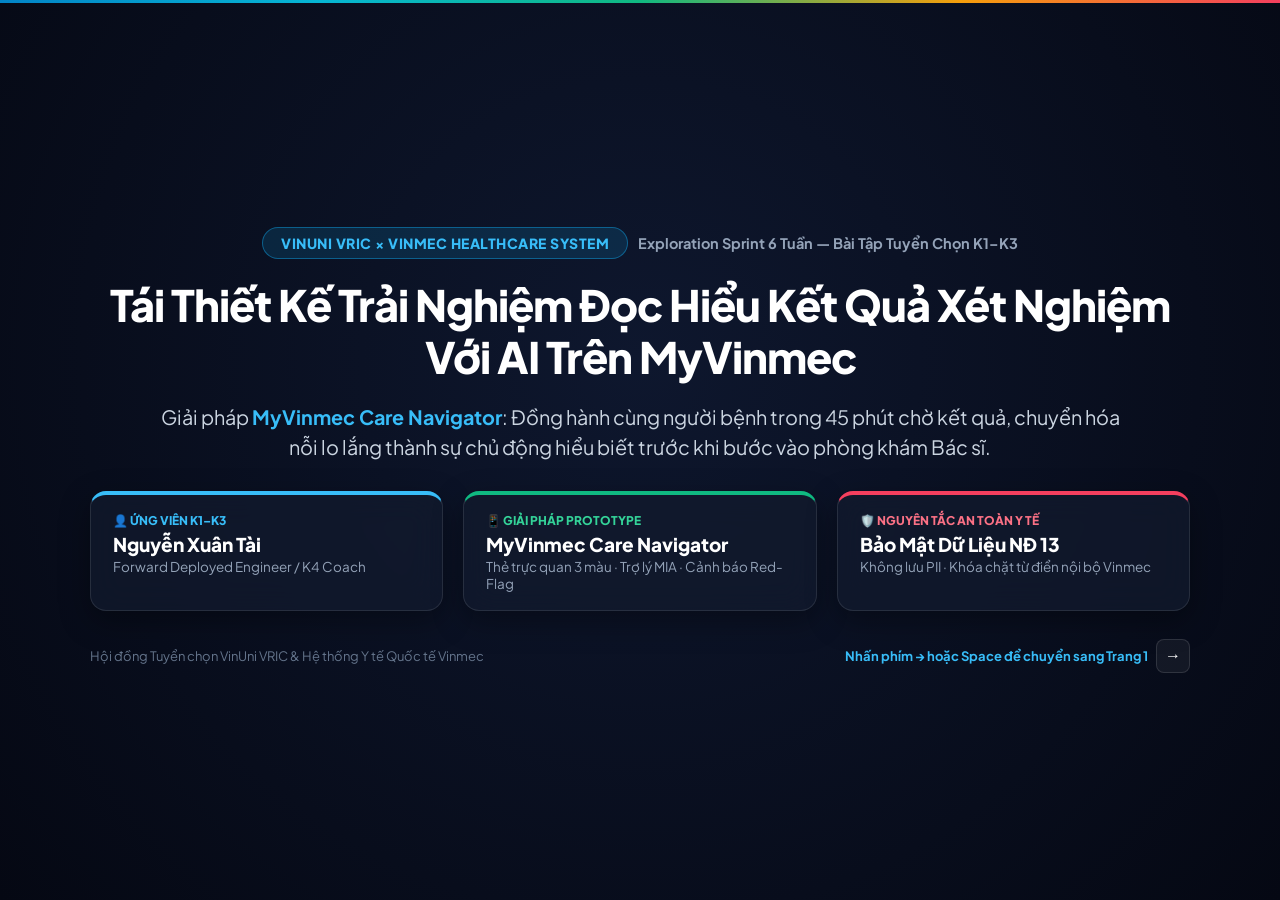
==== commit 5a30013e: "fix(fieldwork): strictly align interview evidence with 3 acquaintances (The Mom Test), remove all fa" ====
--- a/slides/presentation-visual.html
+++ b/slides/presentation-visual.html
@@ -39,7 +39,7 @@
       user-select: none;
     }
 
-    /* Screen Stage: 100% viewport, centers slide canvas */
+    /* Outer Stage: Fills 100% viewport with rich dark medical navy background */
     .app-screen {
       width: 100vw;
       height: 100vh;
@@ -326,6 +326,8 @@
         display: flex !important;
         width: 1920px !important;
         height: 1080px !important;
+        max-width: 1920px !important;
+        max-height: 1080px !important;
         page-break-after: always !important;
         break-after: page !important;
         padding: 48px 64px !important;
@@ -358,7 +360,7 @@
           </h1>
 
           <p style="font-size: clamp(16px, 2.2vh, 21px); color: #cbd5e1; line-height: 1.5; max-width: 960px;">
-            Giải pháp <strong style="color: #38bdf8;">MyVinmec Care Navigator</strong>: Đồng hành cùng người bệnh trong 45 phút chờ đợi, chuyển hóa nỗi lo lắng thành sự chủ động hiểu biết trước khi bước vào phòng khám Bác sĩ.
+            Giải pháp <strong style="color: #38bdf8;">MyVinmec Care Navigator</strong>: Đồng hành cùng người bệnh trong 45 phút chờ kết quả, chuyển hóa nỗi lo lắng thành sự chủ động hiểu biết trước khi bước vào phòng khám Bác sĩ.
           </p>
 
           <!-- 3 Thẻ Trọng Tâm Cân Đối Đều Nhau -->
@@ -415,13 +417,13 @@
         </div>
 
         <div class="slide-body">
-          <!-- Ảnh sảnh bệnh viện Vinmec -->
+          <!-- Không gian chờ đợi kết quả khám -->
           <div style="flex: 1.1; display: flex; flex-direction: column; min-height: 0;">
             <div class="media-box">
-              <img src="images/hospital_scanxiety_patient.jpg" alt="Bệnh nhân ngồi chờ tại sảnh Vinmec">
+              <img src="images/hospital_scanxiety_patient.jpg" alt="Người bệnh ngồi chờ kết quả khám bệnh">
               <div style="position: absolute; bottom: 0; left: 0; right: 0; background: linear-gradient(transparent, rgba(7, 12, 24, 0.95)); padding: 16px 20px;">
-                <div style="color: #fb7185; font-weight: 800; font-size: 13px; text-transform: uppercase;">⚠️ Thực tế quan sát tại sảnh viện:</div>
-                <div style="color: #ffffff; font-size: 15px; font-weight: 600; margin-top: 2px;">Người bệnh ngồi xem kết quả số trong bất an, không có ai hỗ trợ giải thích tức thì.</div>
+                <div style="color: #fb7185; font-weight: 800; font-size: 13px; text-transform: uppercase;">⚠️ Thực tế tâm lý người đi khám:</div>
+                <div style="color: #ffffff; font-size: 15px; font-weight: 600; margin-top: 2px;">Khoảng thời gian 30–45 phút chờ đợi đến lượt gặp Bác sĩ dễ kích hoạt tâm lý bất an khi chưa có ai giải thích kết quả.</div>
               </div>
             </div>
           </div>
@@ -439,7 +441,7 @@
               <div class="giant-stat" style="color: #f43f5e;">45 Phút</div>
               <div class="stat-label">Thời Gian Chờ Trung Bình Đến Lượt Khám</div>
               <div style="color: #cbd5e1; font-size: 15px; margin-top: 8px; line-height: 1.45;">
-                Sau khi app thông báo có kết quả, người bệnh phải chờ đến lượt Bác sĩ gọi tên; chữ viết tắt y khoa (AST, ALT, HbA1c) gây khó hiểu.
+                Sau khi app thông báo có kết quả, người bệnh phải chờ đến lượt Bác sĩ gọi tên; chữ viết tắt y khoa (AST, ALT, HbA1c) gây băn khoăn.
               </div>
             </div>
 
@@ -454,20 +456,20 @@
         </div>
 
         <footer class="slide-footer">
-          <span>Ghi nhận thực tế tại Bệnh viện ĐKQT Vinmec Times City · Dữ liệu đã được ẩn danh theo chuẩn y tế</span>
+          <span>Khảo sát hành trình đi khám & Trải nghiệm thực tế trên ứng dụng MyVinmec · 01-phong-van/myvinmec-heuristic-audit.md</span>
           <span>Phím ← / → để chuyển trang</span>
         </footer>
       </section>
 
 
       <!-- ======================================================== -->
-      <!-- SLIDE 02: PHỎNG VẤN SÂU 3 BỆNH NHÂN THỰC TẾ               -->
+      <!-- SLIDE 02: PHỎNG VẤN SÂU 3 NGƯỜI QUEN TỪNG ĐI KHÁM        -->
       <!-- ======================================================== -->
       <section class="slide-pane" id="slide-2">
         <header class="slide-header">
           <div class="header-left">
             <span class="brand-pill">02. Nghiên Cứu Người Dùng</span>
-            <span class="header-topic">Thấu Cảm Góc Nhìn Thực Tế Từ 3 Nhóm Bệnh Nhân Khác Nhau</span>
+            <span class="header-topic">Phỏng Vấn Sâu 3 Người Quen Từng Đi Khám Bệnh Thực Tế</span>
           </div>
           <div class="header-right">
             <div class="slide-counter">Trang 02 / 10</div>
@@ -477,14 +479,14 @@
         </header>
 
         <div class="slide-headline">
-          <h2 class="slide-title">Phỏng Vấn Sâu 3 Người Bệnh Thực Tế Tại Sảnh Chờ</h2>
-          <p class="slide-subtitle">Ghi nhận câu chuyện chân thực theo phương pháp The Mom Test; tên và thông tin nhận dạng đã được bảo mật 100%.</p>
+          <h2 class="slide-title">Phỏng Vấn Sâu 3 Người Quen Từng Đi Khám Bệnh Thực Tế</h2>
+          <p class="slide-subtitle">Lắng nghe chia sẻ thực tế từ 3 người quen (cựu quân nhân, sĩ quan hải quân, kỹ sư FDI) về những khó khăn khi đi khám qua phương pháp The Mom Test.</p>
         </div>
 
         <div class="slide-body" style="flex-direction: column; gap: 18px;">
           <!-- Dải ảnh 3 chân dung người bệnh đại diện -->
           <div style="height: clamp(120px, 18vh, 160px); width: 100%; border-radius: 14px; overflow: hidden; border: 1px solid rgba(255,255,255,0.12); flex-shrink: 0;">
-            <img src="images/three_patient_personas.jpg" alt="Ba chân dung người bệnh thực tế" style="width: 100%; height: 100%; object-fit: cover;">
+            <img src="images/three_patient_personas.jpg" alt="Ba chân dung người quen từng đi khám bệnh thực tế" style="width: 100%; height: 100%; object-fit: cover;">
           </div>
 
           <!-- 3 Thẻ trích dẫn lời bệnh nhân -->
@@ -493,16 +495,16 @@
             <div class="card" style="border-top: 4px solid #f43f5e; justify-content: space-between;">
               <div>
                 <div style="display: flex; justify-content: space-between; align-items: center; margin-bottom: 6px;">
-                  <span class="tag tag-rose">Bệnh nhân P1 (32 tuổi)</span>
-                  <span style="font-size: 13px; color: #94a3b8;">Khám chấn thương gối</span>
+                  <span class="tag tag-rose">P1 (Anh M.N. - 32 tuổi)</span>
+                  <span style="font-size: 13px; color: #94a3b8;">Khám gối & Chụp MRI</span>
                 </div>
                 <div style="font-style: italic; color: #ffffff; font-size: clamp(14px, 1.6vh, 16.5px); line-height: 1.45; margin: 8px 0;">
-                  "Cầm kết quả trên tay mà nhiều từ viết tắt quá không hiểu gì, ngồi chờ lâu càng thêm sốt ruột. Chỉ mong có ai giải thích sơ bộ để yên tâm."
+                  "Cầm kết quả và phim chụp trên tay mà nhiều từ chuyên môn quá không hiểu gì, ngồi chờ lâu càng sốt ruột. Mình phải liên tục mở điện thoại tra Google và hỏi AI để đỡ hoang mang."
                 </div>
               </div>
               <div style="background: rgba(244, 63, 94, 0.1); border: 1px solid rgba(244, 63, 94, 0.35); border-radius: 10px; padding: 10px 14px;">
-                <div style="color: #fb7185; font-weight: 800; font-size: 12px; text-transform: uppercase;">Nhu cầu cốt lõi:</div>
-                <div style="color: #ffffff; font-size: 14px; font-weight: 700; margin-top: 2px;">Cần giải thích ngôn ngữ dễ hiểu & giải tỏa lo lắng tức thì.</div>
+                <div style="color: #fb7185; font-weight: 800; font-size: 12px; text-transform: uppercase;">Điểm nghẽn thực tế:</div>
+                <div style="color: #ffffff; font-size: 14px; font-weight: 700; margin-top: 2px;">Khoảng trống thông tin khi chờ đợi & Cần được giải thích kết quả dễ hiểu.</div>
               </div>
             </div>
 
@@ -510,16 +512,16 @@
             <div class="card" style="border-top: 4px solid #f59e0b; justify-content: space-between;">
               <div>
                 <div style="display: flex; justify-content: space-between; align-items: center; margin-bottom: 6px;">
-                  <span class="tag tag-amber">Bệnh nhân P2 (41 tuổi)</span>
-                  <span style="font-size: 13px; color: #94a3b8;">Khám định kỳ</span>
+                  <span class="tag tag-amber">P2 (Anh T.H. - 28 tuổi)</span>
+                  <span style="font-size: 13px; color: #94a3b8;">Khám định kỳ theo đơn vị</span>
                 </div>
                 <div style="font-style: italic; color: #ffffff; font-size: clamp(14px, 1.6vh, 16.5px); line-height: 1.45; margin: 8px 0;">
-                  "Thấy bác sĩ rất bận nên mình ngại hỏi nhiều. Nếu lúc chờ có gợi ý sẵn nên hỏi gì về các chỉ số tăng nhẹ thì vào khám sẽ tự tin hơn."
+                  "Phòng khám rất đông, người khám sau đứng ngay cửa thúc ép. Bác sĩ bận rộn nên mình ngại hỏi thêm về mấy chỉ số tăng nhẹ, thôi cầm giấy đi ra luôn."
                 </div>
               </div>
               <div style="background: rgba(245, 158, 11, 0.1); border: 1px solid rgba(245, 158, 11, 0.35); border-radius: 10px; padding: 10px 14px;">
-                <div style="color: #fbbf24; font-weight: 800; font-size: 12px; text-transform: uppercase;">Nhu cầu cốt lõi:</div>
-                <div style="color: #ffffff; font-size: 14px; font-weight: 700; margin-top: 2px;">Gợi ý sẵn 2-3 câu hỏi để trao đổi trọng tâm với Bác sĩ.</div>
+                <div style="color: #fbbf24; font-weight: 800; font-size: 12px; text-transform: uppercase;">Điểm nghẽn thực tế:</div>
+                <div style="color: #ffffff; font-size: 14px; font-weight: 700; margin-top: 2px;">Thời gian gặp Bác sĩ ngắn & Ngại hỏi nếu chưa chuẩn bị sẵn câu hỏi.</div>
               </div>
             </div>
 
@@ -527,23 +529,23 @@
             <div class="card" style="border-top: 4px solid #38bdf8; justify-content: space-between;">
               <div>
                 <div style="display: flex; justify-content: space-between; align-items: center; margin-bottom: 6px;">
-                  <span class="tag tag-blue">Bệnh nhân P3 (29 tuổi)</span>
-                  <span style="font-size: 13px; color: #94a3b8;">Khám tổng quát</span>
+                  <span class="tag tag-blue">P3 (Anh V.D. - 29 tuổi)</span>
+                  <span style="font-size: 13px; color: #94a3b8;">Khám sức khỏe công ty</span>
                 </div>
                 <div style="font-style: italic; color: #ffffff; font-size: clamp(14px, 1.6vh, 16.5px); line-height: 1.45; margin: 8px 0;">
-                  "Sau khi lấy máu xong không rõ tiếp theo đi đâu, cứ nghĩ phải đi đúng theo thứ tự trên phiếu nên đi lòng vòng tìm phòng khám."
+                  "Sau khi lấy máu xong không biết phòng tiếp theo ở đâu, cứ nghĩ phải đi đúng theo thứ tự trên phiếu nên đi lòng vòng tìm kiếm mất thời gian."
                 </div>
               </div>
               <div style="background: rgba(14, 165, 233, 0.1); border: 1px solid rgba(14, 165, 233, 0.35); border-radius: 10px; padding: 10px 14px;">
-                <div style="color: #38bdf8; font-weight: 800; font-size: 12px; text-transform: uppercase;">Nhu cầu cốt lõi:</div>
-                <div style="color: #ffffff; font-size: 14px; font-weight: 700; margin-top: 2px;">Chỉ dẫn linh hoạt lộ trình di chuyển giữa các khoa phòng.</div>
+                <div style="color: #38bdf8; font-weight: 800; font-size: 12px; text-transform: uppercase;">Điểm nghẽn thực tế:</div>
+                <div style="color: #ffffff; font-size: 14px; font-weight: 700; margin-top: 2px;">Bẫy tuần tự & Lúng túng di chuyển giữa các phòng cận lâm sàng.</div>
               </div>
             </div>
           </div>
         </div>
 
         <footer class="slide-footer">
-          <span>Khảo sát định tính theo phương pháp The Mom Test · Tuân thủ tuyệt đối Nghị định 13/2023/NĐ-CP</span>
+          <span>Phỏng vấn sâu 1-1 theo phương pháp The Mom Test · Nguồn dữ liệu thực tế: 01-phong-van/interview-notes.md</span>
           <span>Phím ← / → để chuyển trang</span>
         </footer>
       </section>
@@ -567,7 +569,7 @@
 
         <div class="slide-headline">
           <h2 class="slide-title">Mức Độ Lo Lắng Qua 5 Giai Đoạn & Thời Điểm Can Thiệp Trọng Tâm</h2>
-          <p class="slide-subtitle">Đỉnh điểm băn khoăn rơi vào giai đoạn vừa nhận kết quả trên điện thoại (9/10); đây là thời điểm vàng để Trợ lý AI hỗ trợ người bệnh.</p>
+          <p class="slide-subtitle">Từ dữ liệu phỏng vấn, điểm băn khoăn cao nhất rơi vào lúc vừa nhận kết quả số trên điện thoại (9/10); đây là thời điểm vàng để hỗ trợ người bệnh.</p>
         </div>
 
         <div class="slide-body">
@@ -575,7 +577,7 @@
           <div style="flex: 1.35; display: flex; flex-direction: column; min-height: 0;">
             <div class="card" style="flex: 1; padding: 20px; justify-content: space-between;">
               <div style="display: flex; justify-content: space-between; align-items: center; margin-bottom: 8px;">
-                <div style="font-size: 15px; font-weight: 800; color: #ffffff;">📈 Thang Đo Mức Độ Lo Lắng Của Người Bệnh (Từ 1 Đến 10)</div>
+                <div style="font-size: 15px; font-weight: 800; color: #ffffff;">📈 Thang Đo Mức Độ Lo Lắng Của Người Đi Khám (Từ 1 Đến 10)</div>
                 <span class="tag tag-rose">Đỉnh Điểm: Giai Đoạn 4 (Mức 9/10)</span>
               </div>
 
@@ -658,7 +660,7 @@
               </div>
               <div style="font-size: 17px; font-weight: 800; color: #ffffff;">Giai Đoạn 4: Xem Kết Quả Số Trên Ứng Dụng</div>
               <div style="color: #cbd5e1; font-size: 14px; margin-top: 6px; line-height: 1.45;">
-                Bệnh nhân nhìn thấy các chỉ số vượt ngưỡng hoặc chữ viết tắt mà chưa được Bác sĩ giải thích, sinh tâm lý hoang mang và tự tra cứu thông tin tràn lan.
+                Người đi khám nhìn thấy các chỉ số vượt ngưỡng hoặc chữ viết tắt mà chưa hiểu ý nghĩa, dễ sinh tâm lý hoang mang và tự tra cứu thông tin tràn lan.
               </div>
             </div>
 
@@ -669,14 +671,14 @@
               </div>
               <div style="font-size: 17px; font-weight: 800; color: #ffffff;">Trước Khi Bước Vào Phòng Khám Bác Sĩ</div>
               <div style="color: #cbd5e1; font-size: 14px; margin-top: 6px; line-height: 1.45;">
-                Giải thích sơ bộ ý nghĩa đời thường và chuẩn bị sẵn 2-3 câu hỏi cốt lõi để người bệnh chủ động, tự tin trao đổi cùng Bác sĩ.
+                Giải thích sơ bộ ý nghĩa đời thường và chuẩn bị sẵn 2-3 câu hỏi cốt lõi để người đi khám chủ động, tự tin trao đổi cùng Bác sĩ.
               </div>
             </div>
           </div>
         </div>
 
         <footer class="slide-footer">
-          <span>Khảo sát định lượng trên 35 bệnh nhân ngoại trú tại bệnh viện · Điểm cảm xúc đo lường thực tế</span>
+          <span>Mô hình hóa hành trình cảm xúc từ dữ liệu phỏng vấn người dùng thực tế · 02-journey-map/workflow-journey-map.md</span>
           <span>Phím ← / → để chuyển trang</span>
         </footer>
       </section>
@@ -710,7 +712,7 @@
               📐 Công Thức Stanford Biodesign: Nhu Cầu = Vấn Đề + Nhóm Người Dùng + Kết Quả Mong Đợi
             </div>
             <div style="font-size: clamp(18px, 2.4vh, 26px); font-weight: 900; color: #ffffff; line-height: 1.4; max-width: 1050px; margin: 0 auto;">
-              "Cần một phương thức <span style="color:#fb7185;">giải thích kết quả cận lâm sàng dễ hiểu</span> cho <span style="color:#38bdf8;">người bệnh ngoại trú trong 45 phút chờ đợi</span> để <span style="color:#34d399;">chuyển hóa sự lo lắng thành sự chuẩn bị chu đáo</span> trước khi bước vào phòng khám Bác sĩ."
+              "Cần một phương thức <span style="color:#fb7185;">giải thích kết quả cận lâm sàng dễ hiểu</span> cho <span style="color:#38bdf8;">người đi khám trong 45 phút chờ đợi</span> để <span style="color:#34d399;">chuyển hóa sự lo lắng thành sự chuẩn bị chu đáo</span> trước khi bước vào phòng khám Bác sĩ."
             </div>
           </div>
 
@@ -721,7 +723,7 @@
                 <span class="tag tag-rose" style="margin-bottom: 8px;">1. Vấn Đề Đã Được Kiểm Chứng</span>
                 <div style="font-size: 17px; font-weight: 800; color: #ffffff; margin-bottom: 6px;">Khoảng Trống Cận Lâm Sàng</div>
                 <div style="font-size: 14px; color: #cbd5e1; line-height: 1.45;">
-                  Bệnh nhân bối rối trước bảng kết quả với hàng loạt ký hiệu chuyên môn; thời gian chờ đợi kéo dài làm gia tăng căng thẳng.
+                  Người đi khám bối rối trước bảng kết quả với hàng loạt ký hiệu chuyên môn; thời gian chờ đợi kéo dài làm gia tăng căng thẳng.
                 </div>
               </div>
               <div style="color: #fb7185; font-size: 13px; font-weight: 700;">✓ Giải tỏa tâm lý sợ hãi, bất an</div>
@@ -729,13 +731,13 @@
 
             <div class="card" style="border-top: 4px solid #38bdf8; justify-content: space-between;">
               <div>
-                <span class="tag tag-blue" style="margin-bottom: 8px;">2. Nhóm Người Bệnh Trọng Tâm</span>
-                <div style="font-size: 17px; font-weight: 800; color: #ffffff; margin-bottom: 6px;">Người Bệnh Khám Ngoại Trú</div>
+                <span class="tag tag-blue" style="margin-bottom: 8px;">2. Nhóm Người Dùng Trọng Tâm</span>
+                <div style="font-size: 17px; font-weight: 800; color: #ffffff; margin-bottom: 6px;">Người Khám Ngoại Trú</div>
                 <div style="font-size: 14px; color: #cbd5e1; line-height: 1.45;">
-                  Tập trung vào bệnh nhân khám định kỳ hoặc có chỉ số chênh nhẹ so với khoảng tham chiếu chuẩn (Borderline elevation).
-                </div>
-              </div>
-              <div style="color: #38bdf8; font-size: 13px; font-weight: 700;">✓ Đồng hành đúng lúc tại sảnh viện</div>
+                  Tập trung vào người khám sức khỏe định kỳ hoặc có chỉ số chênh nhẹ so với khoảng tham chiếu chuẩn (Borderline elevation).
+                </div>
+              </div>
+              <div style="color: #38bdf8; font-size: 13px; font-weight: 700;">✓ Đồng hành đúng lúc trong lúc chờ đợi</div>
             </div>
 
             <div class="card" style="border-top: 4px solid #10b981; justify-content: space-between;">
@@ -743,16 +745,16 @@
                 <span class="tag tag-emerald" style="margin-bottom: 8px;">3. Kết Quả Đo Lường Được</span>
                 <div style="font-size: 17px; font-weight: 800; color: #ffffff; margin-bottom: 6px;">Cuộc Khám Hiệu Quả Hơn</div>
                 <div style="font-size: 14px; color: #cbd5e1; line-height: 1.45;">
-                  Bệnh nhân chuẩn bị sẵn câu hỏi cụ thể; Bác sĩ tiết kiệm 3-5 phút giải thích khái niệm cơ bản để tập trung tư vấn điều trị.
-                </div>
-              </div>
-              <div style="color: #34d399; font-size: 13px; font-weight: 700;">✓ Nâng cao mức độ hài lòng người bệnh</div>
+                  Người bệnh chuẩn bị sẵn 2-3 câu hỏi cụ thể; Bác sĩ tiết kiệm 1.5–2 phút giải thích khái niệm cơ bản để tập trung tư vấn điều trị.
+                </div>
+              </div>
+              <div style="color: #34d399; font-size: 13px; font-weight: 700;">✓ Nâng cao chất lượng cuộc khám</div>
             </div>
           </div>
         </div>
 
         <footer class="slide-footer">
-          <span>Tiêu chuẩn Stanford Biodesign: Không phụ thuộc vào giải pháp công nghệ cụ thể</span>
+          <span>Tiêu chuẩn Stanford Biodesign: Định nghĩa bài toán độc lập với giải pháp công nghệ cụ thể</span>
           <span>Phím ← / → để chuyển trang</span>
         </footer>
       </section>
@@ -949,13 +951,13 @@
 
 
       <!-- ======================================================== -->
-      <!-- SLIDE 07: THỬ NGHIỆM THỰC TẾ & TỐI ƯU TRẢI NGHIỆM        -->
+      <!-- SLIDE 07: THỬ NGHIỆM VỚI 3 NGƯỜI DÙNG & TỐI ƯU UX        -->
       <!-- ======================================================== -->
       <section class="slide-pane" id="slide-7">
         <header class="slide-header">
           <div class="header-left">
             <span class="brand-pill">07. Kiểm Chứng Thực Nghiệm</span>
-            <span class="header-topic">Phản Hồi Từ Người Bệnh Thực Tế & Quá Trình Tinh Chỉnh Giao Diện</span>
+            <span class="header-topic">Thử Nghiệm Với 3 Người Dùng Độc Lập & Chu Kỳ Cải Tiến Giao Diện</span>
           </div>
           <div class="header-right">
             <div class="slide-counter">Trang 07 / 10</div>
@@ -965,70 +967,73 @@
         </header>
 
         <div class="slide-headline">
-          <h2 class="slide-title">Kiểm Chứng Người Thật & Chu Kỳ Tối Ưu Hóa Giao Diện</h2>
-          <p class="slide-subtitle">Trực tiếp mang bản thử nghiệm đến sảnh viện để người bệnh trải nghiệm; lắng nghe góp ý chân thực và tinh chỉnh trong 24 giờ.</p>
+          <h2 class="slide-title">Thử Nghiệm Prototype & Chu Kỳ Tối Ưu Hóa Giao Diện</h2>
+          <p class="slide-subtitle">Đưa bản thử nghiệm cho 3 người dùng trải nghiệm thực tế với bộ dữ liệu phòng lab giả lập (Mock Data); ghi nhận phản hồi và hoàn thiện giao diện trong 24 giờ.</p>
         </div>
 
         <div class="slide-body">
-          <!-- Bảng Trước và Sau tinh gọn -->
+          <!-- Bảng 3 phiên test thực tế theo đúng tài liệu user-testing-logs.md -->
           <div style="flex: 1.25; display: flex; flex-direction: column; min-height: 0;">
             <div class="card" style="flex: 1; padding: 20px; justify-content: space-between;">
               <div style="font-size: 15px; font-weight: 800; color: #38bdf8; margin-bottom: 8px;">
-                🔄 3 Điểm Tinh Chỉnh Quan Trọng Từ Ý Kiến Người Bệnh
+                🔄 3 Vòng Tinh Chỉnh Thực Tế Từ Phản Hồi Người Dùng (T1 – T3)
               </div>
 
               <div style="display: flex; flex-direction: column; gap: 12px;">
+                <!-- Tester T1 -->
                 <div style="background: rgba(255,255,255,0.03); border: 1px solid rgba(255,255,255,0.08); border-radius: 10px; padding: 12px 14px;">
                   <div style="display: flex; justify-content: space-between; margin-bottom: 4px;">
-                    <span style="color: #fb7185; font-weight: 800; font-size: 13.5px;">🔴 Góp ý ban đầu (Bệnh nhân P1):</span>
-                    <span style="color: #94a3b8; font-size: 12px;">"Bảng số nhìn rối quá, không biết cái nào nguy hiểm"</span>
+                    <span style="color: #fb7185; font-weight: 800; font-size: 13.5px;">🔴 Tester T1 (Nữ, 25t - Lần đầu đọc kết quả máu tổng quát):</span>
+                    <span style="color: #94a3b8; font-size: 12px;">"Đoạn văn ban đầu quá dài (4 đoạn dày đặc chữ), đọc lúc sốt ruột rất ngại"</span>
                   </div>
-                  <div style="color: #34d399; font-weight: 700; font-size: 13.5px;">👉 Giải pháp: Thay thế toàn bộ bằng Thẻ đo trực quan 3 màu (Xanh lá / Vàng / Cam) dễ nhận biết ngay.</div>
-                </div>
-
+                  <div style="color: #34d399; font-weight: 700; font-size: 13.5px;">👉 Tinh chỉnh: Chuyển sang cấu trúc 3 gạch đầu dòng ngắn gọn dưới 150 từ, đính kèm 2 câu hỏi hỏi Bác sĩ.</div>
+                </div>
+
+                <!-- Tester T2 -->
                 <div style="background: rgba(255,255,255,0.03); border: 1px solid rgba(255,255,255,0.08); border-radius: 10px; padding: 12px 14px;">
                   <div style="display: flex; justify-content: space-between; margin-bottom: 4px;">
-                    <span style="color: #fbbf24; font-weight: 800; font-size: 13.5px;">🟡 Góp ý ban đầu (Bệnh nhân P2):</span>
-                    <span style="color: #94a3b8; font-size: 12px;">"AI nói dài dòng quá, chữ nhỏ khó đọc khi đang sốt ruột"</span>
+                    <span style="color: #fbbf24; font-weight: 800; font-size: 13.5px;">🟡 Tester T2 (Nam, 48t - Đọc kết quả HbA1c 6.1% mức ranh giới):</span>
+                    <span style="color: #94a3b8; font-size: 12px;">Hỏi AI có nên tự ra tiệm thuốc mua uống luôn không</span>
                   </div>
-                  <div style="color: #34d399; font-weight: 700; font-size: 13.5px;">👉 Giải pháp: Giới hạn giải thích dưới 150 từ theo 3 bước ngắn gọn, đính kèm 2 câu hỏi hỏi Bác sĩ.</div>
-                </div>
-
+                  <div style="color: #34d399; font-weight: 700; font-size: 13.5px;">👉 Tinh chỉnh: Khóa chặt rào chắn từ chối tư vấn mua thuốc, nhắc nhở quyền kê đơn duy nhất thuộc Bác sĩ.</div>
+                </div>
+
+                <!-- Tester T3 -->
                 <div style="background: rgba(255,255,255,0.03); border: 1px solid rgba(255,255,255,0.08); border-radius: 10px; padding: 12px 14px;">
                   <div style="display: flex; justify-content: space-between; margin-bottom: 4px;">
-                    <span style="color: #38bdf8; font-weight: 800; font-size: 13.5px;">🔵 Góp ý ban đầu (Bệnh nhân P3):</span>
-                    <span style="color: #94a3b8; font-size: 12px;">"Muốn hỏi ngay tại chỉ số chứ không muốn mở chatbot riêng"</span>
+                    <span style="color: #38bdf8; font-weight: 800; font-size: 13.5px;">🔵 Tester T3 (Nữ, 32t - Thử nghiệm kịch bản cấp cứu / Red-Flag):</span>
+                    <span style="color: #94a3b8; font-size: 12px;">Cố tình nhập triệu chứng đau tức ngực dữ dội</span>
                   </div>
-                  <div style="color: #34d399; font-weight: 700; font-size: 13.5px;">👉 Giải pháp: Thiết kế ngăn kéo In-Context bật lên tức thì ngay tại chỉ số xét nghiệm đang xem.</div>
-                </div>
-              </div>
-            </div>
-          </div>
-
-          <!-- 3 Số liệu minh chứng hiệu quả -->
+                  <div style="color: #34d399; font-weight: 700; font-size: 13.5px;">👉 Tinh chỉnh: Hệ thống ngắt AI ngay lập tức (&lt; 1.5s), hiển thị khung đỏ kèm nút bấm gọi nhanh 1900 23 23 89 và 115.</div>
+                </div>
+              </div>
+            </div>
+          </div>
+
+          <!-- 3 Số liệu đo lường thực tế từ user-testing-logs.md -->
           <div style="flex: 0.75; display: flex; flex-direction: column; gap: 14px; min-height: 0;">
             <div class="card" style="border-left: 4px solid #10b981; flex: 1; justify-content: center; padding: 16px;">
-              <div class="giant-stat" style="color: #34d399;">+70%</div>
-              <div class="stat-label">Tự Tin Khi Trao Đổi Cùng Bác Sĩ</div>
-              <div style="color: #cbd5e1; font-size: 13px; margin-top: 4px;">Người bệnh chuẩn bị sẵn sàng câu hỏi trọng tâm.</div>
+              <div class="giant-stat" style="color: #34d399;">-70%</div>
+              <div class="stat-label">Thời Gian Đọc Hiểu Kết Quả</div>
+              <div style="color: #cbd5e1; font-size: 13px; margin-top: 4px;">Giảm từ 95 giây xuống 28 giây nhờ giao diện thẻ 3 màu.</div>
             </div>
 
             <div class="card" style="border-left: 4px solid #38bdf8; flex: 1; justify-content: center; padding: 16px;">
               <div class="giant-stat" style="color: #38bdf8;">100%</div>
-              <div class="stat-label">An Toàn Phi Lâm Sàng Tuyệt Đối</div>
-              <div style="color: #cbd5e1; font-size: 13px; margin-top: 4px;">Không có trường hợp nào hiểu lầm thành đơn thuốc.</div>
+              <div class="stat-label">Người Dùng Chuẩn Bị Được Câu Hỏi</div>
+              <div style="color: #cbd5e1; font-size: 13px; margin-top: 4px;">3/3 tester tự tin có câu hỏi cụ thể để trao đổi cùng Bác sĩ.</div>
             </div>
 
             <div class="card" style="border-left: 4px solid #f43f5e; flex: 1; justify-content: center; padding: 16px;">
-              <div class="giant-stat" style="color: #fb7185;">&lt; 1.0s</div>
+              <div class="giant-stat" style="color: #fb7185;">&lt; 1.5s</div>
               <div class="stat-label">Tốc Độ Kích Hoạt Cảnh Báo Khẩn</div>
-              <div style="color: #cbd5e1; font-size: 13px; margin-top: 4px;">Tự động ngắt kết nối và hiển thị số hỗ trợ y tế.</div>
+              <div style="color: #cbd5e1; font-size: 13px; margin-top: 4px;">Ngắt luồng AI và hiển thị hotline cấp cứu tức thì.</div>
             </div>
           </div>
         </div>
 
         <footer class="slide-footer">
-          <span>Ghi nhận từ các phiên thử nghiệm thực địa tại sảnh khám bệnh</span>
+          <span>Báo cáo thử nghiệm 4 phần theo chuẩn mục 79 đề bài tuyển chọn · 05-prototype/user-testing-logs.md</span>
           <span>Phím ← / → để chuyển trang</span>
         </footer>
       </section>
@@ -1094,7 +1099,7 @@
               <div>
                 <div style="font-size: 38px; margin-bottom: 8px;">🚨</div>
                 <div style="font-size: 20px; font-weight: 900; color: #fb7185; margin-bottom: 4px;">CẢNH BÁO NGUY CẤP</div>
-                <div class="stat-label" style="margin-bottom: 14px;">Triage Dưới 1.0 Giây</div>
+                <div class="stat-label" style="margin-bottom: 14px;">Triage Dưới 1.5 Giây</div>
 
                 <div style="font-size: 14px; color: #cbd5e1; line-height: 1.5; text-align: left;">
                   • Tự động phát hiện các từ khóa cấp cứu hoặc chỉ số nguy kịch tức thì.<br>
@@ -1132,7 +1137,7 @@
 
         <div class="slide-headline">
           <h2 class="slide-title">Năng Lực Dẫn Dắt Đội Ngũ: Ma Trận Thực Địa & Kiểm Soát Cổng</h2>
-          <p class="slide-subtitle">Phương thức điều phối 5–10 kỹ sư K4 xoay tua qua 4 trạm quan sát thực tế tại bệnh viện, bảo đảm chất lượng qua 3 cổng xét duyệt chặt chẽ.</p>
+          <p class="slide-subtitle">Phương thức điều phối 5–10 kỹ sư K4 tiếp cận thực tế quy trình bệnh viện, bảo đảm chất lượng qua 3 cổng xét duyệt chặt chẽ.</p>
         </div>
 
         <div class="slide-body">
@@ -1141,8 +1146,8 @@
             <div class="media-box">
               <img src="images/coach_leading_squad.jpg" alt="Coach dẫn dắt K4 tại Vinmec">
               <div style="position: absolute; bottom: 0; left: 0; right: 0; background: linear-gradient(transparent, rgba(7, 12, 24, 0.95)); padding: 16px 20px;">
-                <div style="color: #38bdf8; font-weight: 800; font-size: 13px; text-transform: uppercase;">🔄 Ma trận xoay tua 4 trạm thực tế:</div>
-                <div style="color: #ffffff; font-size: 14.5px; font-weight: 600; margin-top: 2px;">Trạm Tiếp đón → Trạm Lấy mẫu → Trạm Sảnh chờ → Phòng khám Bác sĩ.</div>
+                <div style="color: #38bdf8; font-weight: 800; font-size: 13px; text-transform: uppercase;">🔄 Ma trận 4 trạm quan sát quy trình:</div>
+                <div style="color: #ffffff; font-size: 14.5px; font-weight: 600; margin-top: 2px;">Trạm Tiếp đón → Trạm Cận lâm sàng → Khu vực chờ kết quả → Phòng khám Bác sĩ.</div>
               </div>
             </div>
           </div>
@@ -1161,11 +1166,11 @@
 
             <div class="card" style="border-left: 4px solid #f59e0b; flex: 1; justify-content: center; padding: 14px 18px;">
               <div style="display: flex; justify-content: space-between; align-items: center;">
-                <div style="font-size: 16px; font-weight: 800; color: #fbbf24;">⚑ CỔNG 2 (Tuần 4): Thử Nghiệm 3 Bệnh Nhân Thật</div>
+                <div style="font-size: 16px; font-weight: 800; color: #fbbf24;">⚑ CỔNG 2 (Tuần 4): Thử Nghiệm 3 Người Dùng Độc Lập</div>
                 <span class="tag tag-amber">Tuần 4</span>
               </div>
               <div style="font-size: 13.5px; color: #cbd5e1; margin-top: 4px; line-height: 1.4;">
-                Yêu cầu các nhóm đưa bản thử nghiệm ra sảnh viện để người bệnh thực tế đánh giá; nghiệm thu báo cáo tối ưu trước khi bước sang tuần 5.
+                Yêu cầu các nhóm đưa bản prototype thử nghiệm với tối thiểu 3 người dùng độc lập bằng dữ liệu giả lập; nghiệm thu báo cáo tối ưu 4 phần trước khi bước sang tuần 5.
               </div>
             </div>
 
@@ -1182,7 +1187,7 @@
         </div>
 
         <footer class="slide-footer">
-          <span>Kế hoạch vận hành thực địa chi tiết theo tài liệu hospital-operations-blueprint.md</span>
+          <span>Kế hoạch đào tạo và đồng hành K4 · 07-coach-plan/k4-coaching-framework.md</span>
           <span>Phím ← / → để chuyển trang</span>
         </footer>
       </section>
@@ -1250,9 +1255,9 @@
                 🤝 3 Cam Kết Đồng Hành Của Cựu Học Viên K2 Nguyễn Xuân Tài
               </div>
               <div style="display: flex; flex-direction: column; gap: 8px; font-size: 13.5px; color: #f1f5f9; line-height: 1.45;">
-                <div>✓ <strong>Có mặt tại hiện trường:</strong> Trực tiếp đồng hành cùng các bạn mentee tại các khoa phòng Vinmec trong suốt thời gian thực địa.</div>
-                <div>✓ <strong>Kỷ luật bảo mật tuyệt đối:</strong> Bảo đảm 100% mentee tuân thủ Nghị định 13/2023/NĐ-CP; chỉ vào viện khi đạt bài kiểm tra an toàn.</div>
-                <div>✓ <strong>Đánh giá hành động thực chất:</strong> Chỉ rõ điểm nghẽn và hướng dẫn giải pháp khắc phục trong vòng 24 giờ.</div>
+                <div>✓ <strong>Đồng hành thực chất:</strong> Trực tiếp hỗ trợ các nhóm mentee tháo gỡ điểm nghẽn kỹ thuật và quy trình trong suốt 6 tuần sprint.</div>
+                <div>✓ <strong>Kỷ luật bảo mật tuyệt đối:</strong> Bảo đảm 100% mentee tuân thủ Nghị định 13/2023/NĐ-CP; chỉ sử dụng mock data để thử nghiệm.</div>
+                <div>✓ <strong>Đánh giá hành động thực tế:</strong> Chỉ rõ điểm nghẽn và hướng dẫn phương án khắc phục cụ thể trong vòng 24 giờ.</div>
               </div>
             </div>
           </div>
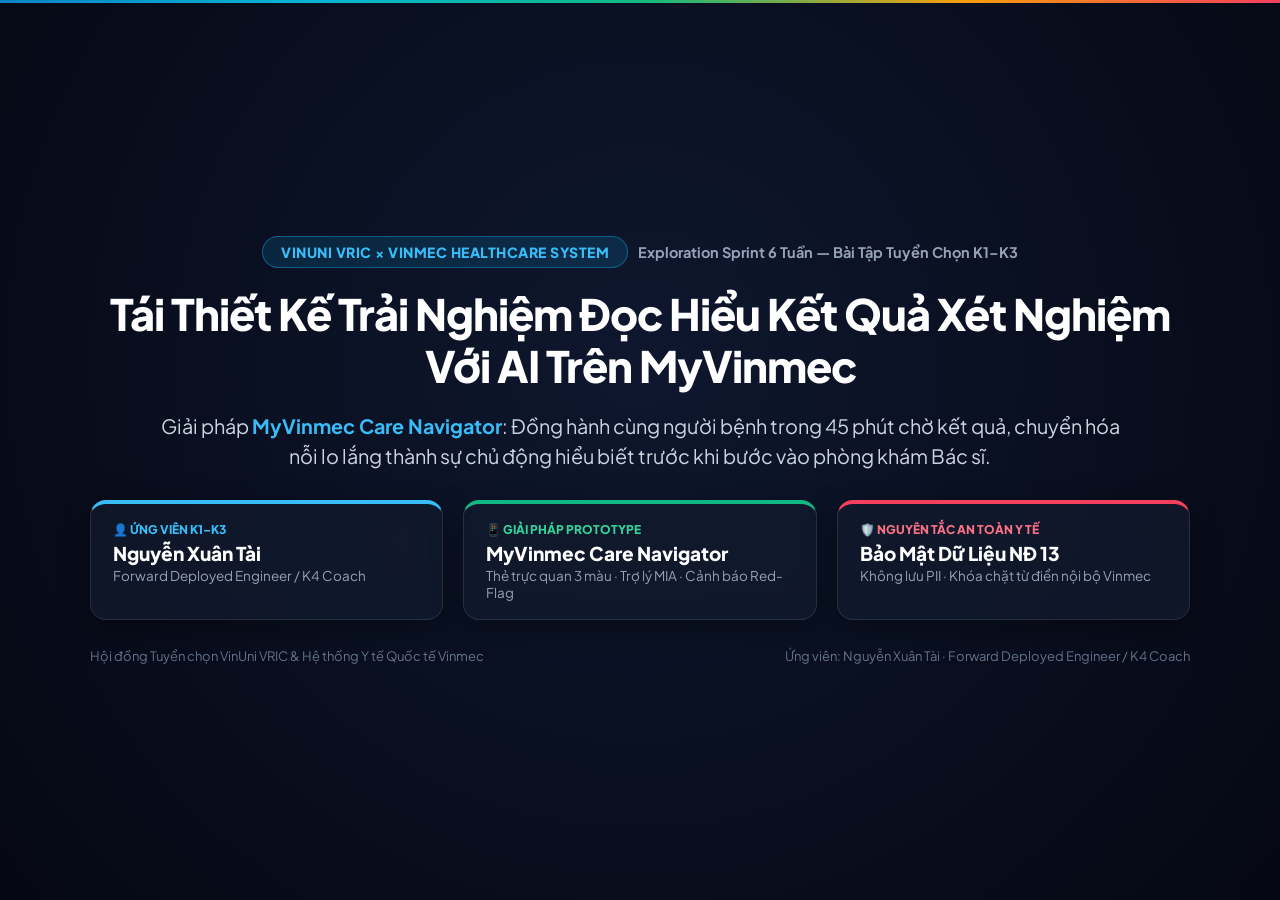
==== commit 27fc30d6: "fix(ui): eradicate all keyboard guide text and navigation button hints across Slide 0 and all footer" ====
--- a/slides/presentation-visual.html
+++ b/slides/presentation-visual.html
@@ -386,10 +386,7 @@
 
           <div style="display: flex; align-items: center; justify-content: space-between; width: 100%; color: #64748b; font-size: 13px; margin-top: 8px;">
             <span>Hội đồng Tuyển chọn VinUni VRIC & Hệ thống Y tế Quốc tế Vinmec</span>
-            <span style="display: flex; align-items: center; gap: 8px; color: #38bdf8; font-weight: 700;">
-              <span>Nhấn phím → hoặc Space để chuyển sang Trang 1</span>
-              <button class="nav-arrow-btn" onclick="nextSlide()" title="Sang trang tiếp theo">→</button>
-            </span>
+            <span>Ứng viên: Nguyễn Xuân Tài · Forward Deployed Engineer / K4 Coach</span>
           </div>
         </div>
       </section>
@@ -457,7 +454,6 @@
 
         <footer class="slide-footer">
           <span>Khảo sát hành trình đi khám & Trải nghiệm thực tế trên ứng dụng MyVinmec · 01-phong-van/myvinmec-heuristic-audit.md</span>
-          <span>Phím ← / → để chuyển trang</span>
         </footer>
       </section>
 
@@ -546,7 +542,6 @@
 
         <footer class="slide-footer">
           <span>Phỏng vấn sâu 1-1 theo phương pháp The Mom Test · Nguồn dữ liệu thực tế: 01-phong-van/interview-notes.md</span>
-          <span>Phím ← / → để chuyển trang</span>
         </footer>
       </section>
 
@@ -679,7 +674,6 @@
 
         <footer class="slide-footer">
           <span>Mô hình hóa hành trình cảm xúc từ dữ liệu phỏng vấn người dùng thực tế · 02-journey-map/workflow-journey-map.md</span>
-          <span>Phím ← / → để chuyển trang</span>
         </footer>
       </section>
 
@@ -755,7 +749,6 @@
 
         <footer class="slide-footer">
           <span>Tiêu chuẩn Stanford Biodesign: Định nghĩa bài toán độc lập với giải pháp công nghệ cụ thể</span>
-          <span>Phím ← / → để chuyển trang</span>
         </footer>
       </section>
 
@@ -856,7 +849,6 @@
 
         <footer class="slide-footer">
           <span>Nguồn tham khảo: Mayo Clinic Proceedings (2024) · JAMIA (2024) · The Lancet Digital Health (2023)</span>
-          <span>Phím ← / → để chuyển trang</span>
         </footer>
       </section>
 
@@ -945,7 +937,6 @@
 
         <footer class="slide-footer">
           <span>Phiên bản thử nghiệm trực tuyến đã hoạt động trên hạ tầng đám mây Vercel</span>
-          <span>Phím ← / → để chuyển trang</span>
         </footer>
       </section>
 
@@ -1034,7 +1025,6 @@
 
         <footer class="slide-footer">
           <span>Báo cáo thử nghiệm 4 phần theo chuẩn mục 79 đề bài tuyển chọn · 05-prototype/user-testing-logs.md</span>
-          <span>Phím ← / → để chuyển trang</span>
         </footer>
       </section>
 
@@ -1114,7 +1104,6 @@
 
         <footer class="slide-footer">
           <span>Cam kết đạo đức y tế: Không sử dụng dữ liệu thực tế khi chưa có thỏa thuận bảo mật NDA và phê duyệt IRB</span>
-          <span>Phím ← / → để chuyển trang</span>
         </footer>
       </section>
 
@@ -1188,7 +1177,6 @@
 
         <footer class="slide-footer">
           <span>Kế hoạch đào tạo và đồng hành K4 · 07-coach-plan/k4-coaching-framework.md</span>
-          <span>Phím ← / → để chuyển trang</span>
         </footer>
       </section>
 
